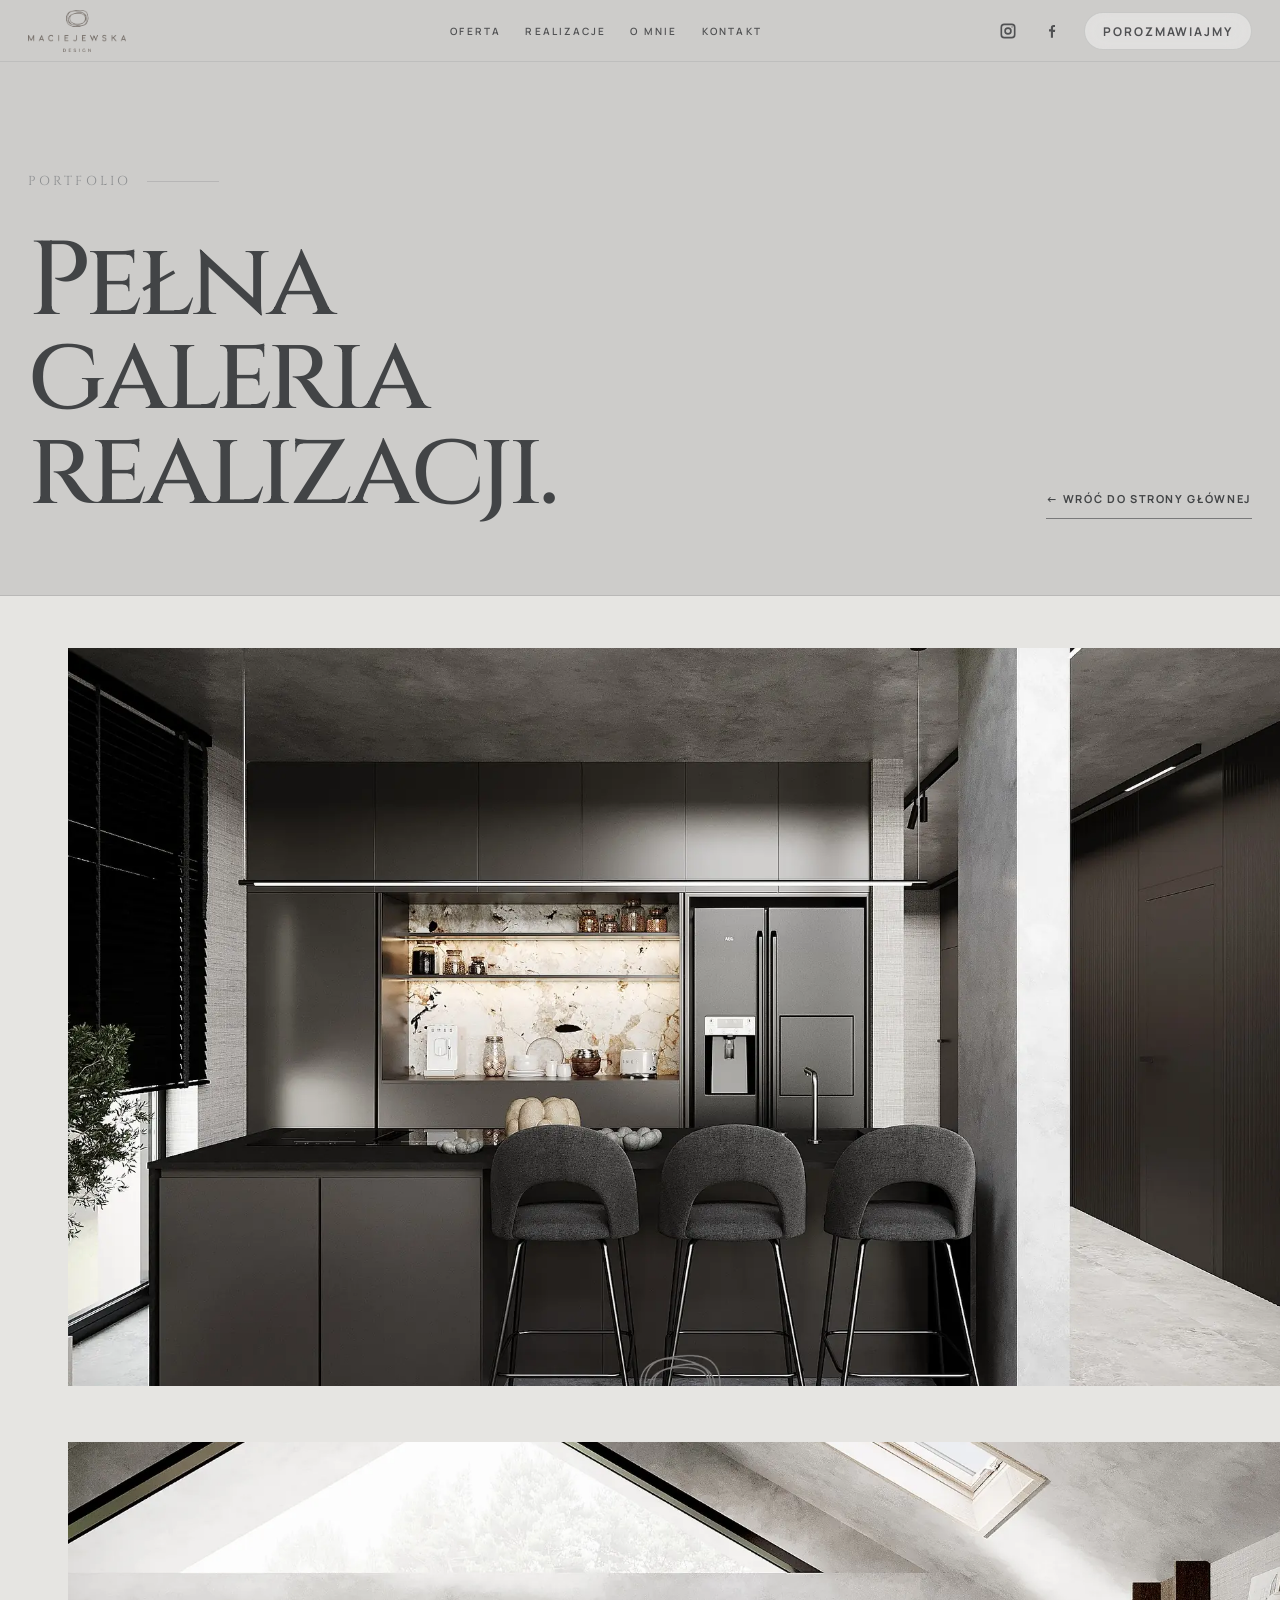
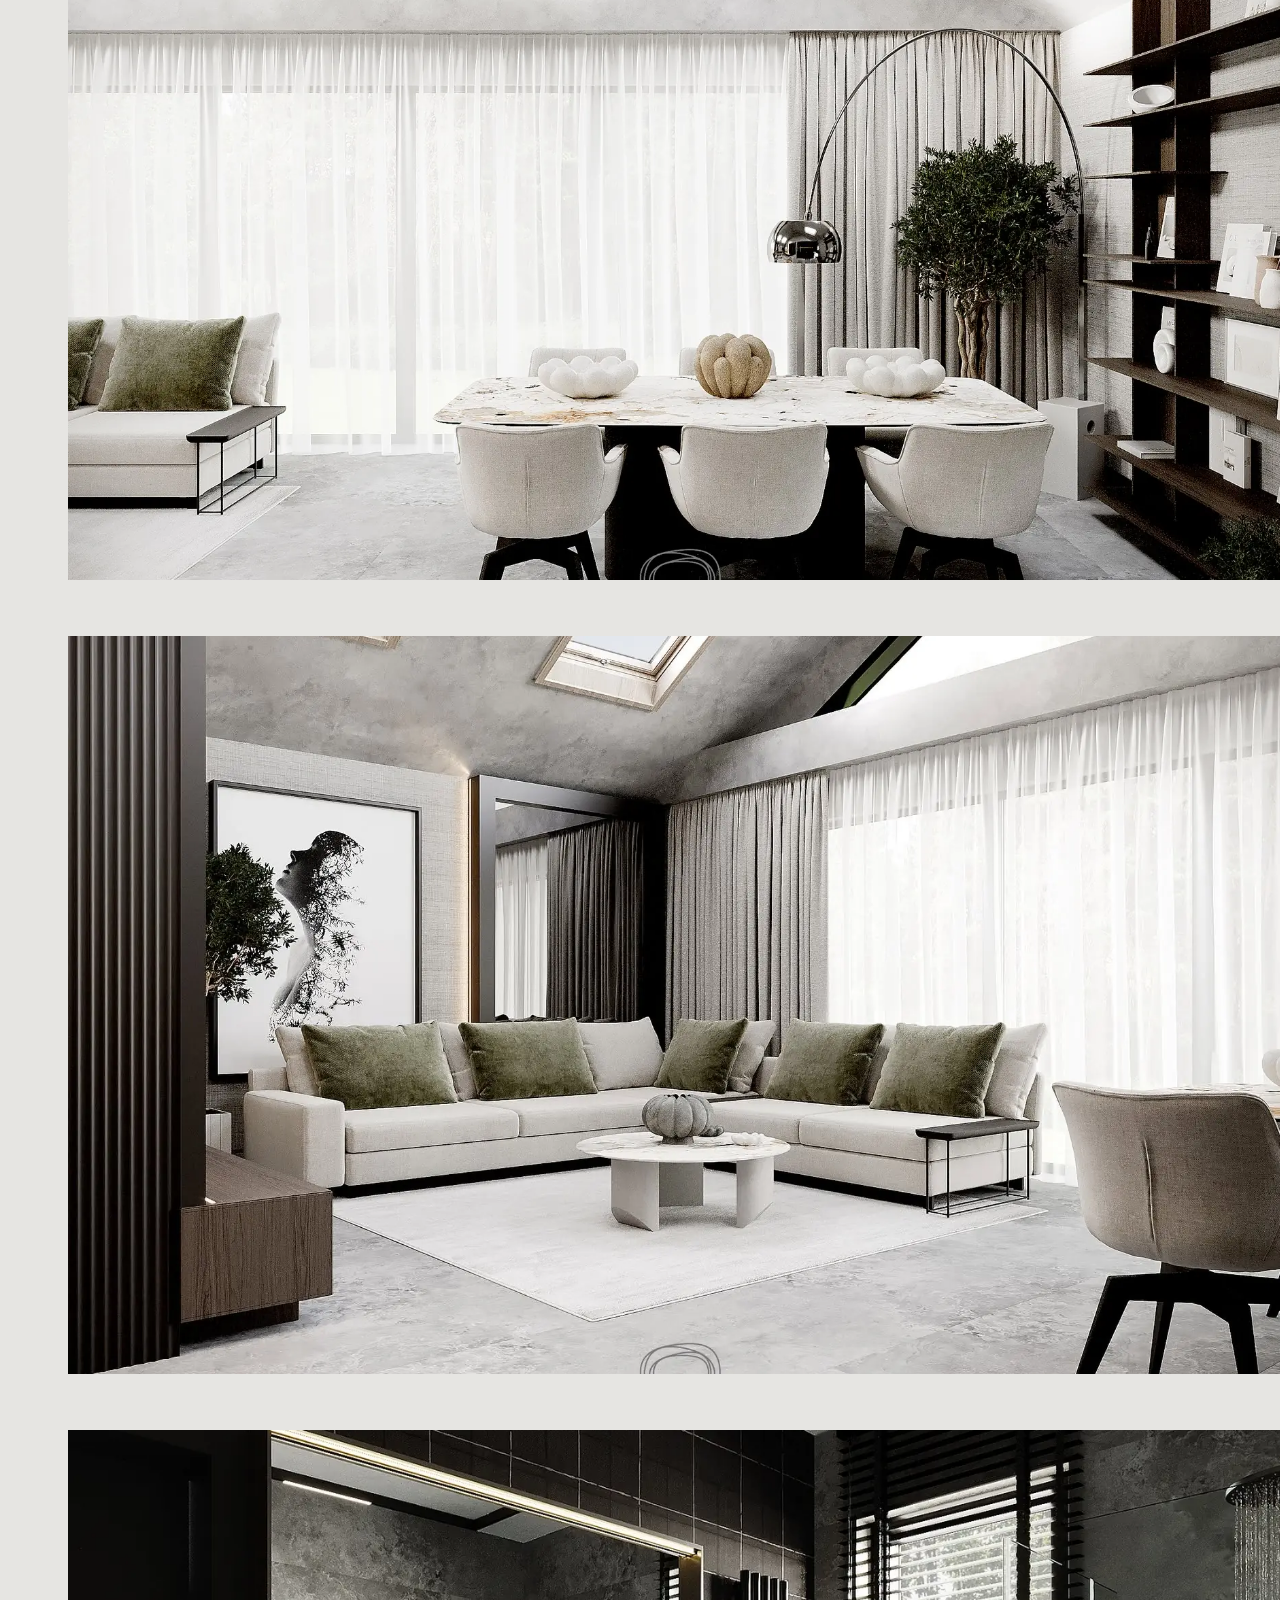
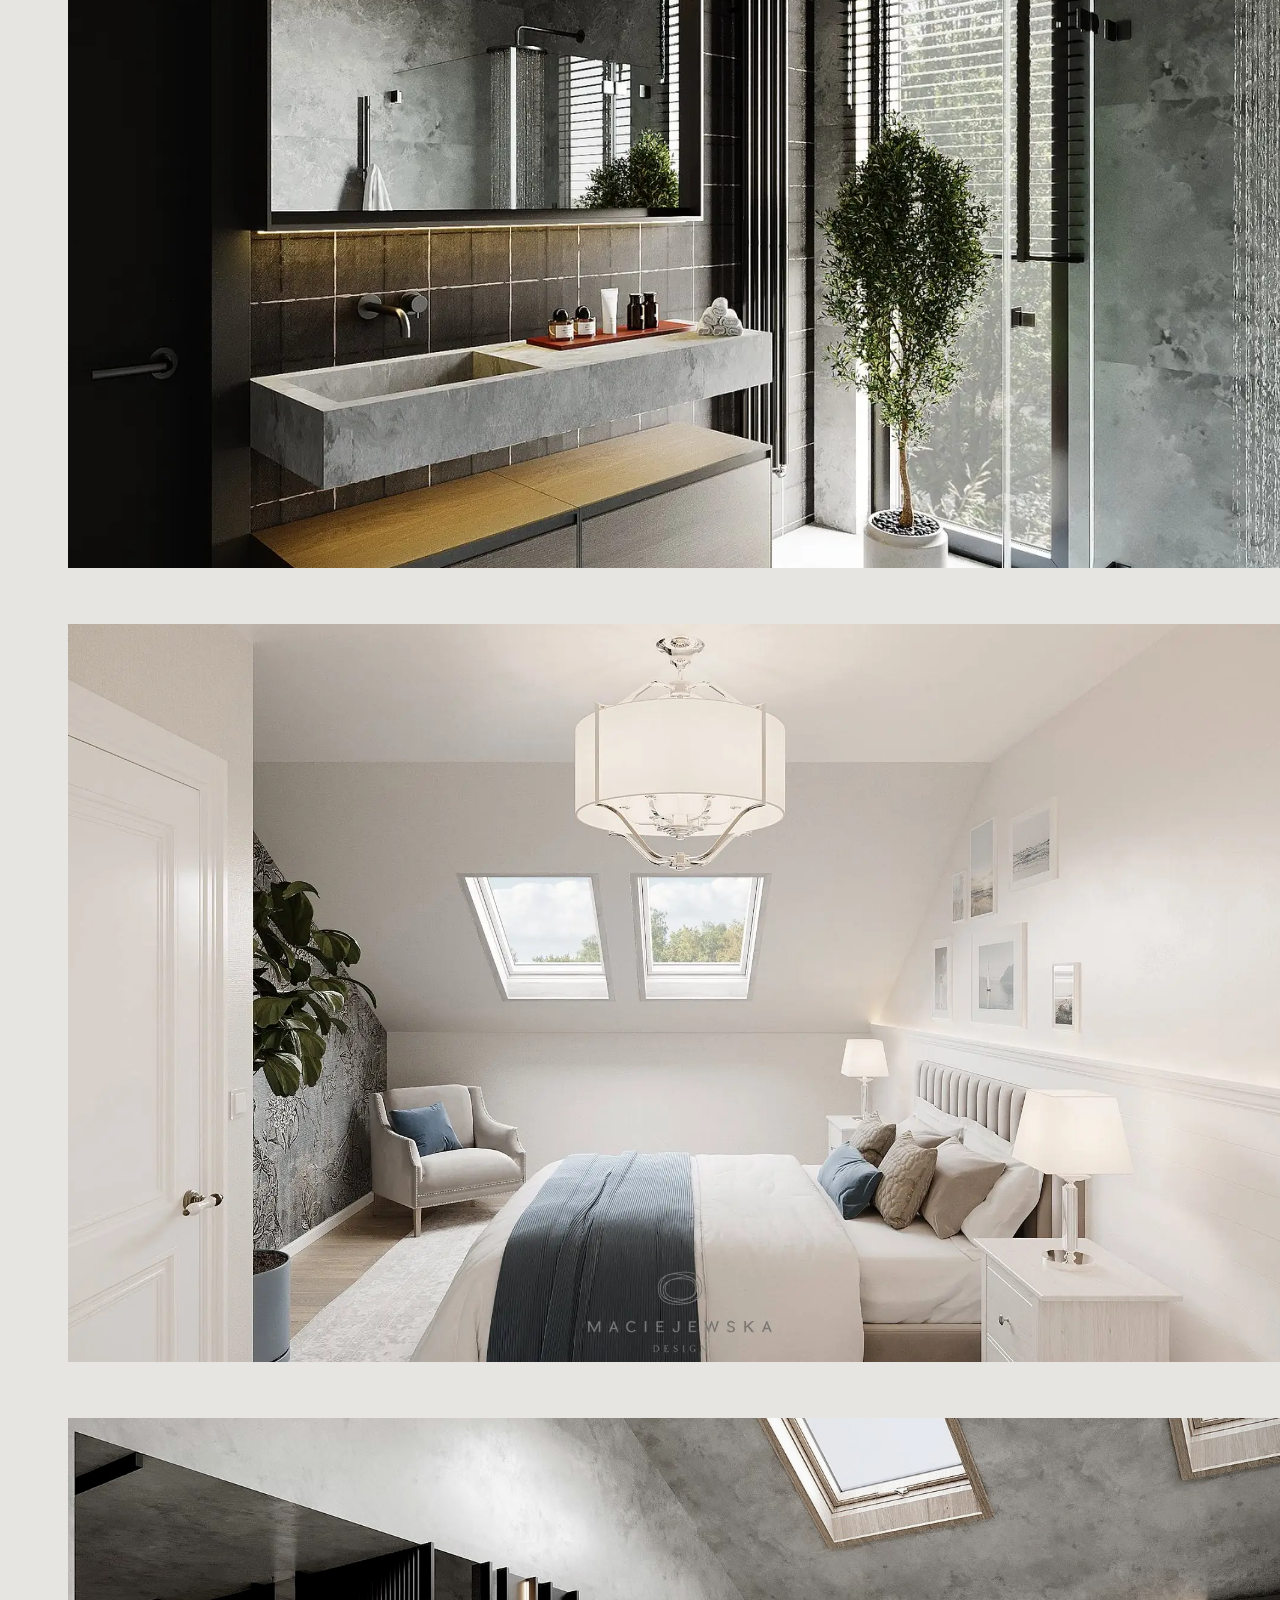
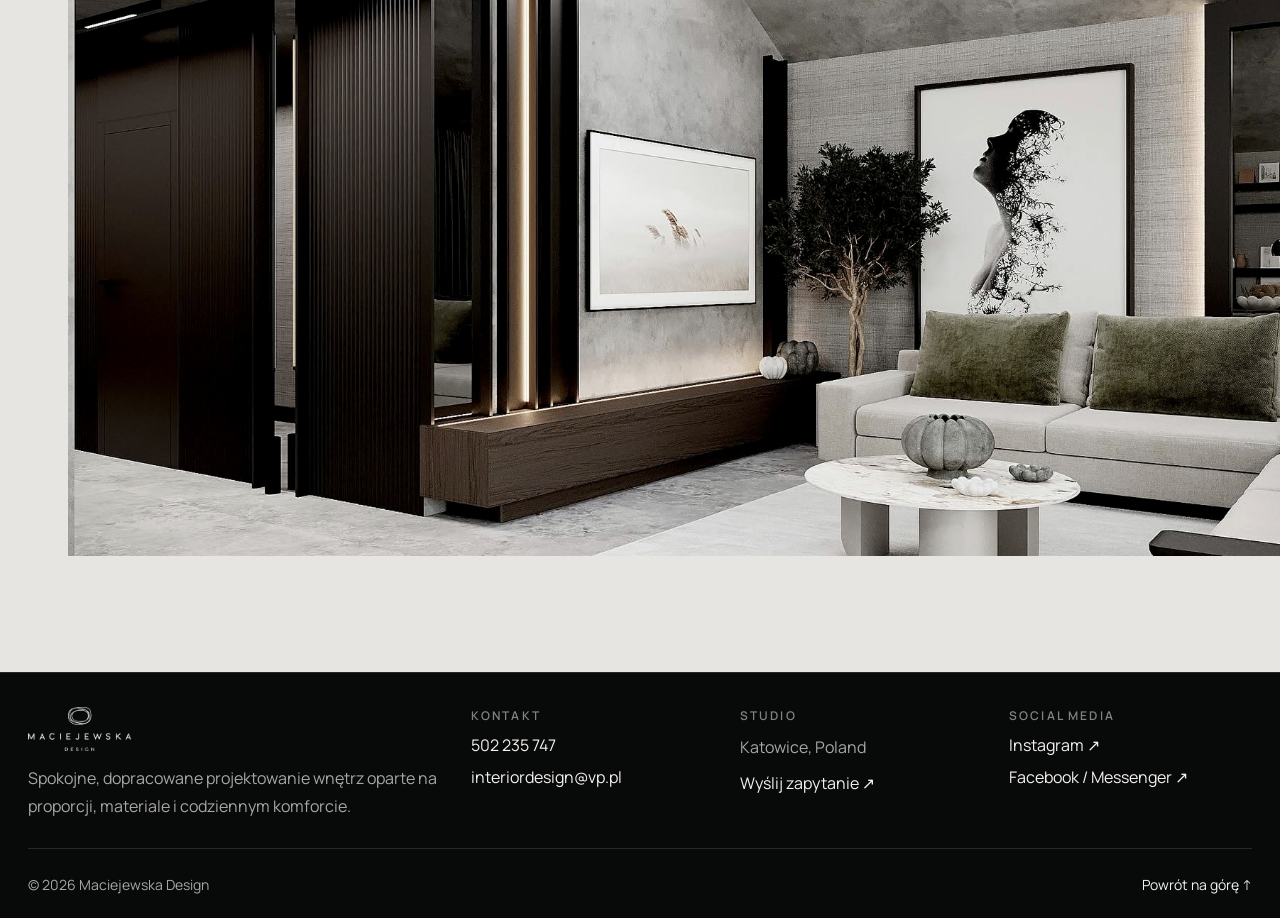
==== galeria.html @ 1ed617af "Add files via upload" ====
<!DOCTYPE html>
<html lang="pl">
<head>
<meta charset="utf-8"/>
<meta content="width=device-width, initial-scale=1.0" name="viewport"/>
<title>Galeria realizacji — Maciejewska Design</title>
<meta content="Wybrane realizacje wnętrz Maciejewska Design." name="description"/>
<link href="https://fonts.googleapis.com" rel="preconnect"/>
<link crossorigin="" href="https://fonts.gstatic.com" rel="preconnect"/>
<link href="https://fonts.googleapis.com/css2?family=Cinzel:wght@400;500;600&family=Manrope:wght@400;500;600;700&display=swap" rel="stylesheet"/>
<link href="style.css?v=29" rel="stylesheet"/>
</head>
<body class="gallery-page">
<header class="site-header is-scrolled" id="siteHeader">
<div class="container header__inner">
<a aria-label="Maciejewska Design – strona główna" class="brand" href="index.html">
<img alt="Maciejewska Design" class="brand__logo brand__logo--light" height="439" src="logo-light.png" width="1025"/>
<img alt="Maciejewska Design" class="brand__logo brand__logo--dark" height="439" src="logo-dark.png" width="1025"/>
</a>
<button aria-controls="siteNav" aria-expanded="false" class="menu-toggle" id="menuToggle">
<span></span><span></span><span></span>
</button>
<nav class="site-nav" id="siteNav">
<a href="index.html#oferta">Oferta</a>
<a href="galeria.html">Realizacje</a>
<a href="index.html#o-mnie">O mnie</a>
<a href="index.html#kontakt">Kontakt</a>
<div class="site-nav__extras mobile-only">
<a href="https://www.instagram.com/maciejewskadesign/" rel="noreferrer" target="_blank">Instagram</a>
<a href="https://www.facebook.com/MaciejewskaDesign/?locale=pl_PL" rel="noreferrer" target="_blank">Facebook</a>
</div>
</nav>
<div class="header__actions">
<div class="social-links desktop-only">
<a aria-label="Instagram" href="https://www.instagram.com/maciejewskadesign/" rel="noreferrer" target="_blank">
<svg aria-hidden="true" viewBox="0 0 24 24"><path d="M7 2h10a5 5 0 0 1 5 5v10a5 5 0 0 1-5 5H7a5 5 0 0 1-5-5V7a5 5 0 0 1 5-5Zm0 2.2A2.8 2.8 0 0 0 4.2 7v10A2.8 2.8 0 0 0 7 19.8h10a2.8 2.8 0 0 0 2.8-2.8V7A2.8 2.8 0 0 0 17 4.2H7Zm10.4 1.6a.8.8 0 1 1 0 1.6.8.8 0 0 1 0-1.6ZM12 7a5 5 0 1 1 0 10 5 5 0 0 1 0-10Zm0 2.2A2.8 2.8 0 1 0 12 14.8 2.8 2.8 0 0 0 12 9.2Z"></path></svg>
</a>
<a aria-label="Facebook" href="https://www.facebook.com/MaciejewskaDesign/?locale=pl_PL" rel="noreferrer" target="_blank">
<svg aria-hidden="true" viewBox="0 0 24 24"><path d="M13.3 21v-7.8h2.6l.4-3h-3V8.3c0-.9.3-1.5 1.6-1.5H16V4.1c-.2 0-1-.1-2-.1-2 0-3.5 1.2-3.5 3.6v2.1H8v3h2.5V21h2.8Z"></path></svg>
</a>
</div>
<a class="button button--ghost desktop-only" href="index.html#kontakt">Porozmawiajmy</a>
</div>
</div>
</header>

<main>
<section class="gallery-hero">
<div class="container gallery-hero__content">
<span class="section-kicker">Portfolio</span>
<h1>Pełna galeria realizacji.</h1>
<a class="gallery-back" href="index.html#realizacje">← Wróć do strony głównej</a>
</div>
</section>

<section class="gallery-grid-section">
<div class="container gallery-grid">
<figure class="gallery-card">
<img alt="Kuchnia w ciemnej, architektonicznej tonacji" decoding="async" height="1440" loading="lazy" src="realizacja-01.webp" width="1800"/>
</figure>
<figure class="gallery-card">
<img alt="Strefa dzienna z miękkim światłem" decoding="async" height="1440" loading="lazy" src="realizacja-02.webp" width="1800"/>
</figure>
<figure class="gallery-card">
<img alt="Salon z galerią światła i spokojnych faktur" decoding="async" height="1440" loading="lazy" src="realizacja-03.webp" width="1800"/>
</figure>
<figure class="gallery-card">
<img alt="Łazienka z wyraźną strukturą materiałów" decoding="async" height="1800" loading="lazy" src="realizacja-04.webp" width="1440"/>
</figure>
<figure class="gallery-card">
<img alt="Sypialnia w jasnej, kojącej odsłonie" decoding="async" height="1228" loading="lazy" src="realizacja-05.webp" width="2048"/>
</figure>
<figure class="gallery-card">
<img alt="Wnętrze w spokojnej, architektonicznej tonacji" decoding="async" height="1040" loading="lazy" src="hero-main.jpg" width="1800"/>
</figure>
</div>
</section>
</main>

<footer class="site-footer">
<div class="container footer__inner">
<div class="footer__brand-block">
<img alt="Maciejewska Design" class="footer__logo" height="439" loading="lazy" src="logo-light.png" width="1025"/>
<p>Spokojne, dopracowane projektowanie wnętrz oparte na proporcji, materiale i codziennym komforcie.</p>
</div>
<address class="footer__column">
<span class="footer__label">Kontakt</span>
<a href="tel:+48502235747">502 235 747</a>
<a href="mailto:interiordesign@vp.pl">interiordesign@vp.pl</a>
</address>
<div class="footer__column">
<span class="footer__label">Studio</span>
<p>Katowice, Poland</p>
<a href="index.html#kontakt">Wyślij zapytanie ↗</a>
</div>
<div class="footer__column">
<span class="footer__label">Social media</span>
<a href="https://www.instagram.com/maciejewskadesign/" rel="noreferrer" target="_blank">Instagram ↗</a>
<a href="https://www.facebook.com/MaciejewskaDesign/?locale=pl_PL" rel="noreferrer" target="_blank">Facebook / Messenger ↗</a>
</div>
</div>
<div class="container footer__bottom">
<span>© 2026 Maciejewska Design</span>
<a href="#">Powrót na górę ↑</a>
</div>
</footer>
<script src="script.js?v=27"></script>
</body>
</html>
---- style.css ----
:root{
  --bg:#e9e6e1;
  --surface:#f4f1ec;
  --surface-2:#ede9e4;
  --surface-3:#e1ddd7;
  --ink:#505453;
  --muted:#7d817f;
  --muted-2:#989b97;
  --line:rgba(80,84,83,.14);
  --line-strong:rgba(80,84,83,.22);
  --hero-ink:#f7f5f1;
  --accent:#868c8a;
  --accent-deep:#676d6b;
  --radius:24px;
  --radius-lg:34px;
  --shadow:0 20px 60px rgba(47,45,42,.08);
  --container:min(1400px, calc(100% - 56px));
  --header-h:72px;
}

*{box-sizing:border-box;}
html{scroll-behavior:smooth;}
body{
  margin:0;
  background:var(--bg);
  color:var(--ink);
  font-family:"Manrope",system-ui,sans-serif;
  text-rendering:optimizeLegibility;
}
body.menu-open{overflow:hidden;}
a{color:inherit;text-decoration:none;}
img{display:block;max-width:100%;}
button,input,select,textarea{font:inherit;color:inherit;}
button{cursor:pointer;}
main{overflow:hidden;}
section{position:relative;}
.container{width:var(--container);margin-inline:auto;}
.section{padding:120px 0;}
.reveal{opacity:0;transform:translateY(26px);transition:opacity .75s ease,transform .75s ease;}
.reveal.is-visible{opacity:1;transform:none;}
.desktop-only{display:flex;}
.mobile-only{display:none!important;}

h1,h2,h3{margin:0;line-height:.96;font-family:"Cinzel",serif;font-weight:500;letter-spacing:-.02em;}
h1{font-size:clamp(42px,5.7vw,86px);max-width:11.5ch;}
h2{font-size:clamp(30px,4.2vw,66px);max-width:12ch;}
h3{font-size:clamp(26px,3.2vw,48px);}
p{margin:0;line-height:1.72;color:var(--muted);font-size:16px;}

.section-kicker{
  display:inline-flex;align-items:center;gap:16px;margin-bottom:18px;
  font-family:"Cinzel",serif;font-size:13px;letter-spacing:.24em;text-transform:uppercase;color:var(--muted-2);
}
.section-kicker::after{content:"";width:72px;height:1px;background:currentColor;opacity:.35;}
.section-kicker--light{color:rgba(255,255,255,.8);}

.button{
  display:inline-flex;align-items:center;justify-content:center;min-height:46px;padding:0 22px;border-radius:999px;
  border:1px solid var(--line-strong);background:rgba(245,243,239,.6);backdrop-filter:blur(12px);
  color:var(--ink);font-size:12px;font-weight:700;letter-spacing:.16em;text-transform:uppercase;
  transition:transform .35s ease, background .35s ease, border-color .35s ease, color .35s ease;
}
.button:hover{transform:translateY(-2px);background:rgba(245,243,239,.85);}
.button--ghost{background:rgba(255,255,255,.16);color:#fff;border-color:rgba(255,255,255,.28);}
.button--ghost:hover{background:rgba(255,255,255,.24);}

.site-header{
  position:fixed;inset:0 0 auto;z-index:1000;height:var(--header-h);border-bottom:1px solid transparent;
  transition:background .35s ease, box-shadow .35s ease, border-color .35s ease, backdrop-filter .35s ease;
}
.site-header.is-scrolled{
  background:rgba(233,230,225,.84);backdrop-filter:blur(18px);border-color:rgba(80,84,83,.08);
  box-shadow:0 16px 40px rgba(43,42,39,.06);
}
.header__inner{height:100%;display:grid;grid-template-columns:auto 1fr auto;gap:30px;align-items:center;}
.brand{display:inline-flex;align-items:center;min-width:190px;}
.brand__logo{width:auto;height:32px;}
.brand__logo--dark{display:none;}
.site-header.is-scrolled .brand__logo--light{display:none;}
.site-header.is-scrolled .brand__logo--dark{display:block;}
.site-nav{display:flex;align-items:center;justify-content:center;gap:28px;}
.site-nav a,.hero-link,.footer__label,.contact-form__head span,.contact-form__head strong,.contact__step span,.scope-item__number,
.scope-item__eyebrow,.scope-item__meta,.project-showcase__index,.project-showcase__meta span,.about__micro,.about__footerline span{
  font-size:12px;font-weight:600;letter-spacing:.18em;text-transform:uppercase;
}
.site-nav a{position:relative;color:rgba(255,255,255,.92);}
.site-nav a::after{content:"";position:absolute;left:0;right:0;bottom:-8px;height:1px;background:currentColor;transform:scaleX(0);transform-origin:right;transition:transform .35s ease;}
.site-nav a:hover::after{transform:scaleX(1);transform-origin:left;}
.site-header.is-scrolled .site-nav a{color:var(--ink);}
.header__actions{display:flex;align-items:center;gap:18px;}
.social-links{display:flex;align-items:center;gap:16px;}
.social-links a{display:grid;place-items:center;width:28px;height:28px;color:rgba(255,255,255,.88);transition:opacity .3s ease, transform .3s ease;}
.social-links a:hover{opacity:.72;transform:translateY(-2px);}
.social-links svg{width:18px;fill:currentColor;}
.site-header.is-scrolled .social-links a{color:var(--ink);}
.site-header.is-scrolled .button--ghost{color:var(--ink);border-color:rgba(80,84,83,.2);background:rgba(255,255,255,.5);}

.menu-toggle{display:none;position:relative;z-index:1200;width:46px;height:46px;padding:0;border:0;background:transparent;}
.menu-toggle span{position:absolute;left:10px;right:10px;height:1.5px;background:#fff;transition:transform .3s ease, top .3s ease, opacity .3s ease;}
.menu-toggle span:nth-child(1){top:14px;}
.menu-toggle span:nth-child(2){top:22px;}
.menu-toggle span:nth-child(3){top:30px;}
.site-header.is-scrolled .menu-toggle span{background:var(--ink);}
body.menu-open .menu-toggle span:nth-child(1){top:22px;transform:rotate(45deg);}
body.menu-open .menu-toggle span:nth-child(2){opacity:0;}
body.menu-open .menu-toggle span:nth-child(3){top:22px;transform:rotate(-45deg);}

.hero{min-height:100svh;background:var(--surface-3);color:var(--hero-ink);}
.hero__slides,.hero__slide,.hero__overlay{position:absolute;inset:0;}
.hero__slide{background-size:cover;background-position:center 44%;transform:scale(1.02);}
.hero__overlay{background:linear-gradient(180deg, rgba(35,38,38,.2) 0%, rgba(35,38,38,.12) 28%, rgba(35,38,38,.34) 100%);}
.hero__content{position:relative;z-index:2;min-height:100svh;display:flex;flex-direction:column;justify-content:flex-end;padding:calc(var(--header-h) + 30px) 0 34px;}
.hero__copy{max-width:min(760px,84%);padding-top:40px;}
.hero__copy p{margin-top:22px;max-width:58ch;color:rgba(247,245,241,.82);font-size:17px;}
.hero__bottom{display:flex;flex-wrap:wrap;gap:14px 34px;align-items:flex-end;}
.hero-link{position:relative;display:inline-flex;align-items:center;gap:14px;padding-bottom:12px;color:rgba(255,255,255,.92);font-size:12px;font-weight:700;letter-spacing:.16em;text-transform:uppercase;}
.hero-link::before{content:"";position:absolute;left:0;right:0;bottom:0;height:1px;background:rgba(255,255,255,.46);}
.hero-link span{font-size:14px;}

.scope{background:var(--surface);}
.scope__heading{margin-bottom:36px;}
.scope__heading p{max-width:64ch;margin-top:8px;}
.scope-list{display:grid;gap:18px;}
.scope-item{background:rgba(255,255,255,.58);border:1px solid rgba(80,84,83,.08);border-radius:28px;overflow:hidden;box-shadow:var(--shadow);}
.scope-item__trigger{width:100%;display:grid;grid-template-columns:56px minmax(320px,42%) minmax(0,1fr) 180px 56px;align-items:center;gap:22px;padding:0 22px;border:0;background:transparent;min-height:210px;text-align:left;}
.scope-item__number{color:var(--muted-2);}
.scope-item__visual{height:100%;min-height:210px;border-radius:20px;position:relative;overflow:hidden;}
.scope-item__visual-inner{position:absolute;inset:0;background-image:var(--scope-image);background-size:cover;background-position:center;filter:grayscale(1) saturate(.24) brightness(1.02) contrast(1.03);transform:scale(1.03);}
.scope-item__main{display:flex;flex-direction:column;gap:12px;}
.scope-item__main h3{font-size:clamp(26px,3.4vw,52px);max-width:11ch;line-height:1.05;}
.scope-item__eyebrow,.scope-item__meta{color:var(--accent-deep);opacity:.92;}
.scope-item__meta{max-width:14ch;justify-self:start;text-align:left;line-height:1.7;}
.scope-item__plus{width:42px;height:42px;border-radius:50%;border:1px solid rgba(80,84,83,.16);display:grid;place-items:center;font-size:22px;color:var(--ink);transition:transform .3s ease, background .3s ease;}
.scope-item.is-open .scope-item__plus{transform:rotate(45deg);background:rgba(80,84,83,.06);}
.scope-item__panel{max-height:0;overflow:hidden;transition:max-height .45s ease;padding:0 22px;}
.scope-item__content{padding:0 0 28px 440px;max-width:980px;}
.scope-item__content ul{margin:14px 0 0;padding-left:18px;color:var(--muted);display:grid;gap:8px;}

.projects{background:var(--surface-2);}
.projects__intro{margin-bottom:28px;}
.projects__intro h2{max-width:16ch;}
.project-showcase{position:relative;min-height:82svh;border-radius:34px;overflow:hidden;margin-top:28px;}
.project-showcase::before{content:"";position:absolute;inset:0;background-image:var(--bg);background-size:cover;background-position:center;filter:brightness(.94) contrast(1.02) saturate(.95);transform:scale(1.02);}
.project-showcase__overlay{position:absolute;inset:0;background:linear-gradient(90deg, rgba(24,26,27,.42) 0%, rgba(24,26,27,.12) 55%, rgba(24,26,27,.16) 100%), linear-gradient(180deg, rgba(255,255,255,0) 0%, rgba(15,16,17,.24) 100%);}
.project-showcase__content{position:relative;z-index:2;display:grid;grid-template-columns:1fr;align-items:end;gap:18px;padding:52px 46px;min-height:82svh;color:#fff;}
.project-showcase__index{color:rgba(255,255,255,.72);align-self:start;padding-top:0;}
.project-showcase__content h3{max-width:12ch;text-align:left;}
.project-showcase__content p{max-width:56ch;color:rgba(255,255,255,.82);margin-top:16px;text-align:left;}
.project-showcase__meta{display:flex;flex-wrap:wrap;gap:10px;align-self:start;justify-self:start;order:-1;margin-bottom:auto;}
.project-showcase__meta span{padding:10px 16px;border-radius:999px;border:1px solid rgba(255,255,255,.18);background:rgba(255,255,255,.10);backdrop-filter:blur(10px);}

.quote-band,.manifest{min-height:42svh;overflow:hidden;display:flex;align-items:center;}
.quote-band__bg,.quote-band__overlay,.manifest__bg,.manifest__overlay{position:absolute;inset:0;}
.quote-band__bg,.manifest__bg{background-size:cover;background-position:center;filter:grayscale(1) saturate(.15) brightness(1.02);transform:scale(1.04);}
.quote-band__overlay{background:linear-gradient(90deg, rgba(244,241,236,.76), rgba(244,241,236,.56));}
.manifest__overlay{background:linear-gradient(90deg, rgba(233,230,225,.78), rgba(233,230,225,.48));}
.quote-band__content,.manifest__content{position:relative;z-index:2;}
.quote-band__content{max-width:950px;padding:30px 0;}
.quote-band__content p{font-family:"Cinzel",serif;font-size:clamp(28px,4vw,58px);line-height:1.1;color:var(--ink);max-width:18ch;}
.manifest__content{padding:30px 0;display:grid;grid-template-columns:minmax(0,1.15fr) minmax(260px,.75fr);gap:32px;align-items:end;}
.manifest__content h2{max-width:15ch;}
.manifest__content p{max-width:34ch;margin-top:0;}

.about{background:var(--surface);}
.about__layout{width:var(--container);margin-inline:auto;display:grid;grid-template-columns:minmax(320px,.9fr) 1.1fr;gap:42px;align-items:center;}
.about__media{position:relative;border-radius:32px;overflow:hidden;background:linear-gradient(180deg,#f4f1ec,#ece7e0);border:1px solid rgba(80,84,83,.08);box-shadow:var(--shadow);min-height:720px;}
.about__frame-lines{position:absolute;inset:26px;border:1px solid rgba(80,84,83,.12);border-radius:24px;pointer-events:none;}
.about__media img{width:100%;height:100%;object-fit:contain;padding:52px;filter:grayscale(.08);}
.about__photo-marker{position:absolute;left:32px;bottom:28px;padding:10px 16px;border-radius:999px;background:rgba(255,255,255,.68);backdrop-filter:blur(10px);border:1px solid rgba(80,84,83,.12);color:var(--accent-deep);}
.about__content{padding-right:4vw;}
.about__topline{display:flex;flex-wrap:wrap;justify-content:space-between;gap:14px;align-items:flex-end;margin-bottom:16px;}
.about__micro{color:var(--accent-deep);}
.about__eyebrow{font-family:"Cinzel",serif;letter-spacing:.18em;text-transform:uppercase;color:var(--muted-2);margin-bottom:14px;}
.about__dynamic-title{max-width:11ch;}
.about__rotating{display:inline-block;color:var(--accent-deep);transition:opacity .24s ease, transform .24s ease;}
.about__rotating.is-changing{opacity:0;transform:translateY(6px);}
.about__bio{display:grid;gap:16px;margin-top:22px;max-width:62ch;}
.about__footerline{display:flex;flex-wrap:wrap;gap:18px;margin-top:28px;padding-top:22px;border-top:1px solid var(--line);color:var(--muted-2);}

.social-faq{background:var(--surface-2);}
.social-faq.section{padding-top:96px;padding-bottom:96px;}
.social-faq__grid{width:min(100% - 24px, 1720px);margin-inline:auto;display:grid;grid-template-columns:1fr 1fr;gap:20px;align-items:stretch;}
.social-showcase,.faq{border-radius:32px;overflow:hidden;position:relative;box-shadow:var(--shadow);}
.social-showcase{background:var(--surface);padding:40px 42px;display:flex;flex-direction:column;justify-content:space-between;gap:24px;min-height:720px;}
.social-showcase__head{display:grid;grid-template-columns:1fr;gap:12px;align-items:start;}
.social-showcase__head h2{max-width:8ch;}
.devices.social-devices{position:relative;display:flex;align-items:flex-end;justify-content:center;min-height:360px;}
.device--laptop{width:min(100%,720px);}
.device--phone{position:absolute;right:24px;bottom:-4px;width:min(31%,228px);}
.device__screen{overflow:hidden;border-radius:26px;box-shadow:0 24px 48px rgba(35,34,31,.12);}
.device--laptop .device__screen{border-radius:26px;}
.device--phone .device__screen{border-radius:42px;}
.social-screen{width:100%;height:auto;display:block;filter:saturate(.88) contrast(1.01);}
.social-device-link{transition:transform .35s ease;}
.social-device-link:hover{transform:translateY(-4px);}

.faq{min-height:720px;background:#e0dbd5;}
.faq__bg,.faq__overlay{position:absolute;inset:0;}
.faq__bg{background-size:cover;background-position:center;filter:grayscale(1) saturate(.18) brightness(1.05);transform:scale(1.03);}
.faq__overlay{background:linear-gradient(180deg, rgba(244,241,236,.84) 0%, rgba(244,241,236,.88) 100%);}
.faq__content{position:relative;z-index:2;padding:40px 42px;height:100%;}
.faq__content h2{max-width:9ch;}
.faq-list{margin-top:28px;display:grid;gap:0;}
.faq-item{border-top:1px solid rgba(80,84,83,.12);}
.faq-item:last-child{border-bottom:1px solid rgba(80,84,83,.12);}
.faq-item__trigger{width:100%;display:grid;grid-template-columns:minmax(0,1fr) 48px;gap:16px;align-items:center;padding:20px 0;border:0;background:transparent;text-align:left;font-size:clamp(19px,1.6vw,24px);line-height:1.34;color:var(--ink);}
.faq-item__icon{width:40px;height:40px;border-radius:50%;border:1px solid rgba(80,84,83,.18);display:grid;place-items:center;font-size:24px;line-height:1;transition:transform .3s ease, background .3s ease;}
.faq-item.is-open .faq-item__icon{transform:rotate(45deg);background:rgba(80,84,83,.06);}
.faq-item__answer{max-height:0;overflow:hidden;transition:max-height .4s ease;}
.faq-item__answer p{padding:0 0 24px;max-width:54ch;}

.contact{background:var(--surface);}
.contact__grid{width:var(--container);margin-inline:auto;display:grid;grid-template-columns:.9fr 1.1fr;gap:44px;align-items:start;position:relative;z-index:2;}
.contact__content{padding-right:2vw;}
.contact__lead{max-width:58ch;margin-top:14px;}
.contact__steps{display:grid;gap:14px;margin-top:34px;}
.contact__step{display:grid;grid-template-columns:58px minmax(0,1fr);align-items:center;padding:20px 22px;border:1px solid rgba(80,84,83,.1);border-radius:22px;background:rgba(255,255,255,.44);} .contact__step p{line-height:1.55;}
.contact__step p{color:var(--ink);font-size:15px;}
.contact__info{display:flex;flex-wrap:wrap;gap:18px;margin-top:26px;}
.contact__info a{font-size:12px;font-weight:700;letter-spacing:.16em;text-transform:uppercase;color:var(--accent-deep);}
.contact-form{background:rgba(255,255,255,.68);border:1px solid rgba(80,84,83,.08);border-radius:34px;padding:34px;box-shadow:var(--shadow);}
.contact-form__head{display:flex;justify-content:space-between;gap:18px;align-items:center;padding-bottom:18px;border-bottom:1px solid var(--line);margin-bottom:22px;color:var(--accent-deep);}
.form-row{display:grid;grid-template-columns:1fr 1fr;gap:16px;}
.contact-form label{display:grid;gap:10px;margin-bottom:16px;}
.contact-form label span{font-size:12px;letter-spacing:.16em;text-transform:uppercase;color:var(--muted-2);font-weight:700;}
.contact-form input,.contact-form select,.contact-form textarea{
  width:100%;appearance:none;border:1px solid rgba(80,84,83,.12);background:rgba(244,241,236,.86);border-radius:18px;padding:16px 18px;outline:none;
}
.contact-form select{background-image:linear-gradient(45deg, transparent 50%, var(--accent-deep) 50%),linear-gradient(135deg, var(--accent-deep) 50%, transparent 50%);background-position:calc(100% - 24px) calc(50% - 3px),calc(100% - 18px) calc(50% - 3px);background-size:6px 6px,6px 6px;background-repeat:no-repeat;padding-right:44px;}
.contact-form textarea{min-height:210px;resize:vertical;}
.contact-form__footer{display:flex;flex-wrap:wrap;justify-content:space-between;gap:20px;align-items:center;margin-top:14px;}
.form-note{max-width:38ch;font-size:14px;}
.form-note.is-success{color:var(--accent-deep);}
.contact__deco{display:none;}

.site-footer{background:var(--surface-2);padding:34px 0 24px;border-top:1px solid rgba(80,84,83,.08);}
.footer__inner{display:grid;grid-template-columns:1.2fr repeat(3, .7fr);gap:26px;align-items:start;}
.footer__brand-block p{max-width:42ch;margin-top:14px;}
.footer__logo{width:auto;height:44px;}
.footer__column,address.footer__column{display:grid;gap:10px;font-style:normal;}
.footer__label{color:var(--muted-2);}
.footer__bottom{display:flex;justify-content:space-between;gap:18px;align-items:center;padding-top:26px;margin-top:28px;border-top:1px solid rgba(80,84,83,.08);font-size:14px;color:var(--muted);}

@media (max-width:1180px){
  :root{--container:min(1400px, calc(100% - 44px));}
  .about__layout,.social-faq__grid,.contact__grid,.social-showcase__head,.footer__inner{grid-template-columns:1fr;}
  .about__content{padding-right:0;}
  .project-showcase__content{grid-template-columns:1fr;align-items:end;gap:18px;}
  .project-showcase__index{align-self:auto;padding-top:0;}
  .project-showcase__meta{justify-self:start;}
  .scope-item__trigger{grid-template-columns:56px minmax(0,1fr) 54px;gap:22px;}
  .scope-item__visual,.scope-item__meta{display:none;}
  .scope-item__content{padding-left:78px;}
  .social-showcase{min-height:auto;}
  .faq{min-height:auto;}
  .device--phone{right:0;}
}

@media (max-width:980px){
  :root{--container:min(1400px, calc(100% - 28px));--header-h:82px;}
  .section,.social-faq.section{padding:92px 0;}
  h1{font-size:clamp(38px,11vw,68px);max-width:10ch;}
  h2{font-size:clamp(28px,8.2vw,52px);}
  .menu-toggle{display:block;justify-self:end;}
  .desktop-only{display:none!important;}
  .mobile-only{display:grid!important;}
  .header__inner{grid-template-columns:auto auto;justify-content:space-between;}
  .site-nav{
    position:fixed;inset:var(--header-h) 16px auto 16px;padding:24px;border-radius:24px;background:rgba(244,241,236,.96);box-shadow:var(--shadow);border:1px solid rgba(80,84,83,.08);
    display:grid;gap:18px;justify-items:start;transform:translateY(-18px);opacity:0;pointer-events:none;transition:opacity .3s ease, transform .3s ease;
  }
  .site-nav a{color:var(--ink);font-size:14px;}
  body.menu-open .site-nav{opacity:1;transform:none;pointer-events:auto;}
  .hero__content{padding:calc(var(--header-h) + 46px) 0 30px;}
  .hero__copy{max-width:100%;padding-top:0;}
  .hero__copy p{font-size:15px;}
  .hero__bottom{gap:14px 24px;}
  .scope-item__trigger{grid-template-columns:42px minmax(0,1fr) 44px;gap:16px;padding:0 18px;min-height:150px;}
  .scope-item__content{padding:0 0 22px 58px;}
  .project-showcase,.project-showcase__content{min-height:62svh;}
  .social-showcase{padding:36px 24px;}
  .devices.social-devices{min-height:350px;}
  .device--phone{width:34%;right:12px;bottom:-10px;}
  .faq__content{padding:40px 26px;}
  .contact-form{padding:24px;}
  .form-row{grid-template-columns:1fr;}
  .footer__bottom{flex-direction:column;align-items:flex-start;}
}

@media (max-width:680px){
  .section,.social-faq.section{padding:74px 0;}
  .brand__logo{height:38px;}
  .hero__content{min-height:100svh;justify-content:flex-end;gap:42px;}
  .hero__copy{max-width:92%;}
  .hero__copy p{max-width:40ch;}
  .hero-link{width:max-content;}
  .scope-list{gap:14px;}
  .scope-item{border-radius:22px;}
  .scope-item__main h3{font-size:clamp(26px,10vw,44px);}
  .scope-item__content{padding-left:0;}
  .project-showcase{border-radius:24px;}
  .project-showcase__content{padding:26px 0;}
  .quote-band,.manifest{min-height:46svh;}
  .quote-band__content p{max-width:11ch;}
  .about__media{min-height:460px;}
  .about__media img{padding:32px;}
  .social-showcase__head p{max-width:34ch;}
  .devices.social-devices{min-height:240px;justify-content:flex-start;padding-top:20px;}
  .device--laptop{width:100%;}
  .device--phone{position:absolute;width:39%;right:2px;bottom:-14px;}
  .faq__content{padding:28px 18px;}
  .faq-item__trigger{font-size:18px;grid-template-columns:minmax(0,1fr) 40px;padding:20px 0;}
  .contact__step{grid-template-columns:48px minmax(0,1fr);padding:16px;}
  .contact-form{border-radius:24px;padding:20px 18px;}
}

@media (prefers-reduced-motion:reduce){
  *,*::before,*::after{animation:none!important;transition:none!important;scroll-behavior:auto!important;}
}

.hero__copy{display:none!important;}

.social-showcase__lead{max-width:36ch;font-size:15px;}


/* v6 refinement */
.site-header .header__inner{height:calc(var(--header-h) - 6px);}
.scope-item.is-open .scope-item__trigger{border-bottom:1px solid rgba(80,84,83,.08);}
.project-showcase__copy{align-self:end;}
.project-showcase__content > div:nth-child(2){align-self:end;}
.manifest__content > p{align-self:end;}
.about.section{padding-top:110px;padding-bottom:110px;}
.contact.section{padding-top:110px;padding-bottom:110px;}

@media (max-width:1180px){
  .scope-item__trigger{grid-template-columns:46px minmax(260px,38%) minmax(0,1fr) 44px;}
  .scope-item__meta{display:none;}
  .scope-item__content{padding-left:330px;}
  .social-faq__grid{width:min(100% - 20px, 1720px);grid-template-columns:1fr;}
  .social-showcase,.faq{min-height:auto;}
  .manifest__content{grid-template-columns:1fr;gap:12px;}
}

@media (max-width:980px){
  :root{--container:min(1400px, calc(100% - 24px));--header-h:66px;}
  .brand__logo{height:28px;}
  .site-nav{inset:var(--header-h) 12px auto 12px;}
  .hero__content{padding:calc(var(--header-h) + 24px) 0 24px;}
  .scope-item__trigger{grid-template-columns:40px 1fr 40px;gap:14px;min-height:unset;padding:18px;}
  .scope-item__visual{grid-column:1 / -1;min-height:220px;order:-1;}
  .scope-item__main{grid-column:2/3;}
  .scope-item__plus{grid-column:3/4;align-self:start;}
  .scope-item__content{padding:0 18px 22px 18px;max-width:unset;}
  .project-showcase{min-height:70svh;}
  .project-showcase__content{padding:28px 22px;min-height:70svh;}
  .project-showcase__content h3{max-width:10ch;}
  .social-showcase{padding:28px 20px;}
  .faq__content{padding:28px 20px;}
  .devices.social-devices{min-height:290px;}
  .manifest__content p{max-width:50ch;}
  .contact__grid{grid-template-columns:1fr;gap:28px;}
}

@media (max-width:680px){
  .hero__bottom{gap:14px 18px;}
  .hero-link{font-size:11px;}
  .projects__intro h2{max-width:9ch;}
  .project-showcase{min-height:58svh;border-radius:24px;}
  .project-showcase__content{min-height:58svh;padding:24px 18px;}
  .social-faq__grid{width:min(100% - 12px, 1720px);gap:12px;}
  .social-showcase,.faq{border-radius:24px;}
  .devices.social-devices{min-height:230px;}
  .device--phone{width:40%;right:0;}
  .about__layout{gap:26px;}
  .contact-form{padding:22px 18px;}
}


/* ============================================================
   V7 — flow, color and animation refinement
   Realizacje immediately after hero, horizontal text rhythm, scope as image bands.
   ============================================================ */

:root{
  --olive:#7b806f;
  --olive-soft:#9a9a86;
  --clay:#b6a28a;
  --warm:#d6c7b3;
  --cream:#f3eee7;
  --paper:#ebe7df;
  --ink-strong:#434846;
}

body{
  background:linear-gradient(180deg, #ede8df 0%, #e7e1d8 48%, #eee9e1 100%);
}

/* Smaller, cleaner top bar */
:root{--header-h:64px;}
.site-header{
  height:var(--header-h)!important;
  background:rgba(232,226,216,.72);
  backdrop-filter:blur(16px);
  border-bottom:1px solid rgba(67,72,70,.08);
}
.site-header:not(.is-scrolled){
  background:rgba(232,226,216,.46);
}
.header__inner{
  height:var(--header-h)!important;
}
.brand__logo{
  height:28px!important;
}
.site-nav{
  gap:26px!important;
}
.site-nav a{
  color:rgba(67,72,70,.88)!important;
  font-size:11px!important;
  letter-spacing:.20em!important;
}
.header__actions .button{
  min-height:42px!important;
  padding:0 20px!important;
  color:var(--ink-strong)!important;
  background:rgba(255,255,255,.42)!important;
  border-color:rgba(67,72,70,.14)!important;
}
.social-links a{
  color:var(--ink-strong)!important;
}

/* Hero: photo-only, but more premium, no big copy */
.hero{
  min-height:100svh;
  background:#171918;
}
.hero__slide{
  background-position:center 46%!important;
  filter:saturate(.92) contrast(1.04) brightness(.94);
  animation:heroBreathV7 12s ease-in-out infinite alternate;
}
@keyframes heroBreathV7{
  from{transform:scale(1.015);}
  to{transform:scale(1.055);}
}
.hero__overlay{
  background:
    radial-gradient(circle at 78% 35%, rgba(182,162,138,.20), transparent 28%),
    linear-gradient(180deg, rgba(20,22,21,.06), rgba(20,22,21,.38) 100%)!important;
}
.hero__content{
  justify-content:flex-end!important;
  padding:calc(var(--header-h) + 34px) 0 38px!important;
}
.hero__bottom{
  width:100%;
  display:flex!important;
  align-items:flex-end!important;
  gap:18px 42px!important;
}
.hero__accent-note{
  margin-right:auto;
  color:rgba(255,255,255,.64);
  font-size:11px;
  font-weight:700;
  letter-spacing:.22em;
  text-transform:uppercase;
}
.hero-link{
  color:rgba(255,255,255,.92)!important;
}
.hero-link::before{
  background:rgba(255,255,255,.42)!important;
}

/* Sections: order has changed, so intro must breathe without huge empty dead zones */
.projects-v7{
  padding-top:110px!important;
  background:
    radial-gradient(circle at 90% 4%, rgba(182,162,138,.20), transparent 28%),
    linear-gradient(180deg, #ede8df, #e5dfd5)!important;
}
.projects__intro{
  display:grid;
  grid-template-columns:minmax(0,.9fr) minmax(260px,.55fr);
  gap:32px;
  align-items:end;
  margin-bottom:38px!important;
}
.projects__intro h2{
  max-width:12ch!important;
}
.projects__intro::after{
  content:"Kolor, faktura i detal zostają pokazane naturalnie — bez ciężkiego przyciemnienia i bez metraży.";
  max-width:34ch;
  color:var(--muted);
  line-height:1.7;
  font-size:15px;
}

/* Realizacje: bigger, natural color, text left-to-right */
.project-showcase{
  min-height:86svh!important;
  border-radius:38px!important;
  margin-top:32px!important;
  transform:translate3d(calc(var(--mx,0) * -8px), calc(var(--my,0) * -8px), 0);
  transition:transform .45s cubic-bezier(.16,.84,.22,1), box-shadow .45s ease;
}
.project-showcase:hover{
  box-shadow:0 34px 100px rgba(49,45,39,.18)!important;
}
.project-showcase::before{
  filter:saturate(.94) brightness(.96) contrast(1.025)!important;
  transform:scale(1.025);
  transition:transform 1.1s cubic-bezier(.16,.84,.22,1), filter .7s ease;
}
.project-showcase:hover::before{
  transform:scale(1.065);
  filter:saturate(1) brightness(.98) contrast(1.035)!important;
}
.project-showcase__overlay{
  background:
    linear-gradient(90deg, rgba(22,24,23,.42) 0%, rgba(22,24,23,.10) 46%, rgba(22,24,23,.18) 100%),
    linear-gradient(180deg, rgba(22,24,23,.08), rgba(22,24,23,.30))!important;
}
.project-showcase__content{
  padding:54px 54px!important;
  min-height:86svh!important;
  align-content:space-between;
}
.project-showcase__content > div:nth-child(2){
  align-self:end;
  max-width:640px;
}
.project-showcase__content h3{
  text-align:left!important;
  max-width:11ch!important;
}
.project-showcase__content p{
  text-align:left!important;
  font-size:16px;
}
.project-showcase__meta{
  order:0!important;
  position:absolute;
  top:42px;
  left:54px;
  margin:0!important;
}
.project-showcase__meta span{
  color:rgba(255,255,255,.80)!important;
  background:rgba(255,255,255,.11)!important;
  border-color:rgba(255,255,255,.20)!important;
  box-shadow:0 12px 30px rgba(0,0,0,.08);
}
.project-showcase__index{
  position:absolute;
  top:46px;
  right:54px;
  color:rgba(255,255,255,.62)!important;
}

/* Scope now after projects; each item is a full image strip under filter */
.scope-v7{
  padding-top:105px!important;
  background:
    radial-gradient(circle at 6% 14%, rgba(123,128,111,.13), transparent 28%),
    #f0ebe4!important;
}
.scope__heading{
  display:grid;
  grid-template-columns:minmax(0,.9fr) minmax(260px,.58fr);
  gap:28px;
  align-items:end;
  margin-bottom:42px!important;
}
.scope__heading h2{
  max-width:12ch;
}
.scope__heading p{
  max-width:38ch;
}
.scope-list{
  width:min(100% - 24px, 1720px);
  margin-inline:auto;
  display:grid!important;
  gap:18px!important;
}
.scope-item{
  position:relative;
  border-radius:30px!important;
  overflow:hidden;
  background:#d9d4ca!important;
  border:1px solid rgba(67,72,70,.10)!important;
  box-shadow:0 18px 70px rgba(65,59,52,.08)!important;
  transform:translate3d(calc(var(--mx,0) * -5px), calc(var(--my,0) * -5px), 0);
  transition:transform .4s cubic-bezier(.16,.84,.22,1), box-shadow .4s ease;
}
.scope-item:hover{
  box-shadow:0 30px 90px rgba(65,59,52,.15)!important;
}
.scope-item::before{
  content:"";
  position:absolute;
  inset:0;
  background-image:var(--scope-image);
  background-size:cover;
  background-position:center;
  filter:grayscale(.82) saturate(.45) brightness(.98) contrast(1.04);
  transform:scale(1.04);
  opacity:.64;
  transition:transform .8s cubic-bezier(.16,.84,.22,1), opacity .4s ease, filter .4s ease;
}
.scope-item:hover::before{
  transform:scale(1.08);
  opacity:.74;
  filter:grayscale(.65) saturate(.62) brightness(.98) contrast(1.04);
}
.scope-item::after{
  content:"";
  position:absolute;
  inset:0;
  background:
    linear-gradient(90deg, rgba(244,239,231,.90), rgba(244,239,231,.78) 48%, rgba(244,239,231,.62)),
    radial-gradient(circle at 90% 30%, rgba(182,162,138,.22), transparent 28%);
}
.scope-item__trigger{
  position:relative;
  z-index:2;
  min-height:210px!important;
  grid-template-columns:58px minmax(0,1fr) minmax(210px,.34fr) 54px!important;
  padding:34px 38px!important;
  gap:28px!important;
}
.scope-item__visual{
  display:none!important;
}
.scope-item__main{
  display:grid!important;
  gap:12px!important;
}
.scope-item__main h3{
  max-width:13ch!important;
}
.scope-item__meta{
  display:block!important;
  justify-self:end!important;
  max-width:16ch!important;
}
.scope-item__plus{
  background:rgba(255,255,255,.50)!important;
  backdrop-filter:blur(10px);
}
.scope-item__panel{
  position:relative;
  z-index:2;
}
.scope-item__content{
  padding:0 38px 34px 124px!important;
  max-width:880px!important;
}
.scope-item__content p,
.scope-item__content li{
  color:#656965!important;
}

/* Manifest / Podejście: small horizontal breaker, no giant full-screen vertical text */
.manifest-v7{
  min-height:auto!important;
  padding:62px 0!important;
  background:
    linear-gradient(90deg, rgba(244,239,231,.92), rgba(244,239,231,.78)),
    url('manifest-break.webp') center/cover!important;
}
.manifest-v7 .manifest__bg,
.manifest-v7 .manifest__overlay{
  display:none!important;
}
.manifest__content{
  display:grid!important;
  grid-template-columns:minmax(260px,.7fr) minmax(0,1fr)!important;
  gap:32px!important;
  align-items:center!important;
}
.manifest__content h2{
  max-width:none!important;
  font-size:clamp(24px,3vw,44px)!important;
  line-height:1.08!important;
}
.manifest__content p{
  max-width:52ch!important;
  margin:0!important;
}

/* Social + FAQ lower and edge-to-edge */
.social-faq.section{
  padding-top:86px!important;
  padding-bottom:86px!important;
}
.social-faq__grid{
  width:min(100% - 16px, 1780px)!important;
  grid-template-columns:1fr 1fr!important;
  gap:16px!important;
}
.social-showcase,
.faq{
  min-height:650px!important;
  border-radius:30px!important;
}
.social-showcase{
  padding:36px 38px!important;
}
.faq__content{
  padding:36px 38px!important;
}
.devices.social-devices{
  min-height:310px!important;
}
.faq-item__trigger{
  padding:18px 0!important;
}

/* Contact: more premium and less flat */
.contact-v7{
  background:
    radial-gradient(circle at 12% 10%, rgba(123,128,111,.12), transparent 30%),
    radial-gradient(circle at 90% 0%, rgba(182,162,138,.18), transparent 32%),
    #f0ebe4!important;
}
.contact__grid{
  grid-template-columns:.86fr 1.14fr!important;
  gap:54px!important;
}
.contact__content h2{
  max-width:11ch!important;
}
.contact-form{
  border-radius:34px!important;
  background:rgba(255,255,255,.74)!important;
  box-shadow:0 32px 100px rgba(65,59,52,.12)!important;
}
.contact__step{
  background:rgba(255,255,255,.54)!important;
  box-shadow:0 12px 36px rgba(65,59,52,.05);
}

/* Premium animation polish */
.reveal{
  opacity:0;
  transform:translateY(34px) scale(.985);
  filter:blur(8px);
  transition:
    opacity .9s cubic-bezier(.16,.84,.22,1),
    transform .9s cubic-bezier(.16,.84,.22,1),
    filter .9s cubic-bezier(.16,.84,.22,1);
}
.reveal.is-visible{
  opacity:1;
  transform:none;
  filter:blur(0);
}
.scope-item.reveal,
.project-showcase.reveal{
  transition:
    opacity .9s cubic-bezier(.16,.84,.22,1),
    transform .9s cubic-bezier(.16,.84,.22,1),
    filter .9s cubic-bezier(.16,.84,.22,1),
    box-shadow .45s ease;
}

@media(max-width:1180px){
  .projects__intro,
  .scope__heading,
  .manifest__content{
    grid-template-columns:1fr!important;
  }
  .scope-item__trigger{
    grid-template-columns:46px minmax(0,1fr) 44px!important;
  }
  .scope-item__meta{
    display:none!important;
  }
  .scope-item__content{
    padding-left:98px!important;
  }
  .social-faq__grid{
    grid-template-columns:1fr!important;
  }
  .social-showcase,
  .faq{
    min-height:auto!important;
  }
}

@media(max-width:760px){
  :root{--header-h:62px;}
  .brand__logo{height:27px!important;}
  .hero__accent-note{
    width:100%;
    font-size:9px;
    letter-spacing:.18em;
  }
  .projects-v7{
    padding-top:80px!important;
  }
  .project-showcase{
    min-height:64svh!important;
    border-radius:24px!important;
  }
  .project-showcase__content{
    min-height:64svh!important;
    padding:24px 18px!important;
  }
  .project-showcase__meta{
    top:22px;
    left:18px;
  }
  .project-showcase__index{
    top:26px;
    right:18px;
  }
  .scope-item__trigger{
    min-height:176px!important;
    padding:22px 18px!important;
  }
  .scope-item__content{
    padding:0 18px 24px 18px!important;
  }
  .manifest-v7{
    padding:44px 0!important;
  }
  .social-faq__grid{
    width:min(100% - 10px, 1780px)!important;
  }
  .social-showcase,
  .faq{
    border-radius:22px!important;
    padding:0!important;
  }
  .social-showcase{
    padding:26px 20px!important;
  }
  .faq__content{
    padding:26px 20px!important;
  }
  .contact__grid{
    grid-template-columns:1fr!important;
    gap:30px!important;
  }
}

/* ============================================================
   FINAL — wskazane poprawki wizualne
   ============================================================ */

/* Czytelniejsze logo na jasnym pasku nawigacji. */
.site-header .brand__logo--light{
  display:none!important;
}

.site-header .brand__logo--dark{
  display:block!important;
  width:auto!important;
  height:42px!important;
  opacity:1!important;
  filter:contrast(1.28) brightness(.72)!important;
}

/* Spokojny ruch hero: łagodny crossfade i bardzo wolne przesunięcie kadru. */
.hero__slide{
  opacity:0;
  background-position:center 46%;
  animation:heroDriftFinal 16s ease-in-out infinite alternate!important;
  transition:opacity 1.45s ease!important;
}

.hero__slide.is-active{
  opacity:1;
}

@keyframes heroDriftFinal{
  from{background-position:50% 46%;}
  to{background-position:53% 48%;}
}

/* Realistyczniejsze, ale lekkie obudowy urządzeń w sekcji social media. */
.device--laptop,
.device--phone{
  isolation:isolate;
  box-sizing:border-box;
}

.device--laptop{
  position:relative;
  padding:12px 12px 18px;
  border:1px solid #2c2d2e;
  border-radius:20px 20px 8px 8px;
  background:linear-gradient(145deg,#292a2b 0%,#090a0a 72%);
  box-shadow:0 32px 54px rgba(26,27,27,.22), inset 0 1px rgba(255,255,255,.14);
}

.device--laptop::before{
  content:"";
  position:absolute;
  z-index:3;
  top:5px;
  left:50%;
  width:4px;
  height:4px;
  border-radius:50%;
  background:#56595a;
  box-shadow:0 0 0 1px #090a0a;
  transform:translateX(-50%);
}

.device--laptop::after{
  content:"";
  position:absolute;
  z-index:-1;
  left:-3.5%;
  right:-3.5%;
  bottom:-12px;
  height:14px;
  border-radius:2px 2px 14px 14px;
  background:linear-gradient(180deg,#353638,#121313);
  box-shadow:0 9px 16px rgba(26,27,27,.18);
}

.device--laptop .device__screen{
  border-radius:10px!important;
  box-shadow:inset 0 0 0 1px rgba(255,255,255,.08)!important;
}

.device--phone{
  padding:10px;
  border:2px solid #303234;
  border-radius:46px;
  background:linear-gradient(145deg,#303234 0%,#080909 68%);
  box-shadow:0 28px 48px rgba(26,27,27,.26), inset 0 1px rgba(255,255,255,.18);
}

.device--phone::before{
  content:"";
  position:absolute;
  z-index:4;
  top:17px;
  left:50%;
  width:34%;
  height:13px;
  border-radius:999px;
  background:#080909;
  transform:translateX(-50%);
  pointer-events:none;
}

.device--phone::after{
  content:"";
  position:absolute;
  z-index:4;
  left:50%;
  bottom:15px;
  width:30%;
  height:4px;
  border-radius:999px;
  background:rgba(255,255,255,.76);
  transform:translateX(-50%);
  pointer-events:none;
}

.device--phone .device__screen{
  border-radius:35px!important;
  box-shadow:inset 0 0 0 1px rgba(255,255,255,.08)!important;
}

/* Czarna stopka z zachowaniem pełnej czytelności. */
.site-footer{
  background:#080909!important;
  color:#f3f1ed!important;
  border-top-color:rgba(255,255,255,.12)!important;
}

.site-footer .footer__brand-block p,
.site-footer .footer__column p,
.site-footer .footer__bottom{
  color:rgba(243,241,237,.68)!important;
}

.site-footer .footer__label{
  color:rgba(243,241,237,.52)!important;
}

.site-footer a{
  color:#f3f1ed!important;
}

.site-footer .footer__bottom{
  border-top-color:rgba(255,255,255,.12)!important;
}

.site-footer .footer__logo{
  opacity:.94;
}

@media(max-width:760px){
  .site-header .brand__logo--dark{
    height:35px!important;
  }

  .device--laptop{
    padding:8px 8px 13px;
    border-radius:13px 13px 6px 6px;
  }

  .device--laptop::after{
    bottom:-8px;
    height:10px;
  }

  .device--phone{
    padding:6px;
    border-radius:30px;
  }

  .device--phone::before{
    top:10px;
    height:8px;
  }

  .device--phone::after{
    bottom:9px;
    height:3px;
  }

  .device--phone .device__screen{
    border-radius:23px!important;
  }
}

@media(prefers-reduced-motion:reduce){
  .hero__slide{
    animation:none!important;
    transition:none!important;
  }
}

/* V28 FINAL OVERRIDES — zawsze ostatnia warstwa arkusza */
.hero__slide,
.hero__slide.is-active,
.motion-v9 .hero__slide,
.motion-v9.motion-v9-enter .hero__slide{
  opacity:1!important;
  animation:none!important;
  transition:none!important;
  transform:none!important;
  clip-path:none!important;
  filter:none!important;
  background-position:center 46%!important;
  will-change:auto!important;
}

.hero::after,
.motion-v9 .hero::after{
  display:none!important;
  content:none!important;
}

.reactive-card-v9,
.reactive-card-v9.is-reactive{
  transform:none!important;
  transition:none!important;
  will-change:auto!important;
}

.reactive-card-v9::after,
.reactive-card-v9.is-reactive::after{
  display:none!important;
  content:none!important;
  opacity:0!important;
  background:none!important;
}

.gallery-grid{
  display:grid!important;
  grid-template-columns:1fr!important;
  gap:24px!important;
}

.gallery-card,
.gallery-card--wide{
  grid-column:auto!important;
  width:100%!important;
  min-height:82svh!important;
  border-radius:0!important;
}

.gallery-card::after,
.gallery-card figcaption{
  display:none!important;
  content:none!important;
}

.gallery-card img,
.gallery-card:hover img{
  width:100%!important;
  height:82svh!important;
  object-fit:cover!important;
  transform:none!important;
  filter:none!important;
  transition:none!important;
}

.faq .section-kicker,
.faq .section-kicker--light,
.manifest-v7 .section-kicker,
.manifest-v7 .section-kicker--light{
  color:#737578!important;
  -webkit-text-fill-color:#737578!important;
  opacity:1!important;
}

.manifest-v7 .manifest__content,
.manifest__content{
  width:var(--container)!important;
  display:block!important;
  margin-inline:auto!important;
  padding:0!important;
  text-align:left!important;
}

.manifest-v7 .manifest__content .section-kicker{
  display:inline-flex!important;
  margin:0 0 22px!important;
}

.manifest-v7 .manifest__content h2,
.manifest__content h2{
  display:block!important;
  width:min(100%,1120px)!important;
  max-width:1120px!important;
  margin:0!important;
  padding:0!important;
  text-align:left!important;
}

.contact__grid{
  grid-template-columns:minmax(0,1fr) minmax(0,1fr)!important;
  align-items:stretch!important;
  gap:32px!important;
}

.contact__content,
.contact-form{
  height:100%!important;
  box-sizing:border-box!important;
}

.contact__content{
  display:flex!important;
  flex-direction:column!important;
  padding:34px!important;
  border:1px solid rgba(115,117,120,.14)!important;
  border-radius:34px!important;
  background:rgba(255,255,255,.48)!important;
  box-shadow:0 22px 70px rgba(80,81,83,.07)!important;
}

.contact__content h2{
  max-width:12ch!important;
}

.contact__info{
  margin-top:auto!important;
  padding-top:26px!important;
}

@media(max-width:980px){
  .gallery-card,
  .gallery-card--wide,
  .gallery-card img,
  .gallery-card:hover img{
    min-height:62svh!important;
    height:62svh!important;
  }

  .contact__grid{
    grid-template-columns:1fr!important;
    gap:20px!important;
  }

  .contact__content{
    padding:26px 20px!important;
    border-radius:24px!important;
  }
}

/* ============================================================
   V28 — statyczne hero, czysta galeria i końcowe wyrównania
   Ten blok celowo jest ostatni, żeby starsze warstwy go nie nadpisywały.
   ============================================================ */

/* Hero: jedno zdjęcie, bez zoomu, parallaxu, przejść i filtrów animowanych. */
.hero__slide,
.motion-v9 .hero__slide,
.motion-v9.motion-v9-enter .hero__slide{
  opacity:1!important;
  animation:none!important;
  transition:none!important;
  transform:none!important;
  clip-path:none!important;
  filter:saturate(.92) contrast(1.04) brightness(.94)!important;
  background-position:center 46%!important;
  will-change:auto!important;
}

.hero::after,
.motion-v9 .hero::after{
  display:none!important;
  content:none!important;
}

/* Usunięcie światła i przechylenia śledzącego kursor. */
.reactive-card-v9,
.reactive-card-v9.is-reactive{
  transform:none!important;
  transition:none!important;
  will-change:auto!important;
}

.reactive-card-v9::after,
.reactive-card-v9.is-reactive::after{
  display:none!important;
  content:none!important;
  opacity:0!important;
  background:none!important;
}

/* Pełna galeria: duże, spokojne kadry bez opisów i hoverów. */
.gallery-grid{
  display:grid!important;
  grid-template-columns:1fr!important;
  gap:24px!important;
}

.gallery-card,
.gallery-card--wide{
  grid-column:auto!important;
  width:100%!important;
  min-height:82svh!important;
  border-radius:0!important;
  background:#d5d3cf!important;
}

.gallery-card::after{
  display:none!important;
  content:none!important;
}

.gallery-card img,
.gallery-card:hover img{
  width:100%!important;
  height:82svh!important;
  object-fit:cover!important;
  transform:none!important;
  filter:none!important;
  transition:none!important;
}

.gallery-card figcaption{
  display:none!important;
}

/* Widoczne szare etykiety na jasnym tle FAQ i Podejścia. */
.faq .section-kicker,
.faq .section-kicker--light,
.manifest-v7 .section-kicker,
.manifest-v7 .section-kicker--light{
  color:#737578!important;
  -webkit-text-fill-color:#737578!important;
  opacity:1!important;
}

/* Podejście: cały blok konsekwentnie od lewej. */
.manifest-v7 .manifest__content,
.manifest__content{
  width:var(--container)!important;
  display:block!important;
  margin-inline:auto!important;
  padding:0!important;
  text-align:left!important;
}

.manifest-v7 .manifest__content .section-kicker{
  display:inline-flex!important;
  margin:0 0 22px!important;
}

.manifest-v7 .manifest__content h2,
.manifest__content h2{
  display:block!important;
  width:min(100%,1120px)!important;
  max-width:1120px!important;
  margin:0!important;
  padding:0!important;
  text-align:left!important;
}

/* Kontakt: równe kolumny, wspólna górna i dolna linia. */
.contact__grid{
  grid-template-columns:minmax(0,1fr) minmax(0,1fr)!important;
  align-items:stretch!important;
  gap:32px!important;
}

.contact__content,
.contact-form{
  height:100%!important;
  box-sizing:border-box!important;
}

.contact__content{
  display:flex!important;
  flex-direction:column!important;
  padding:34px!important;
  border:1px solid rgba(115,117,120,.14)!important;
  border-radius:34px!important;
  background:rgba(255,255,255,.48)!important;
  box-shadow:0 22px 70px rgba(80,81,83,.07)!important;
}

.contact__content h2{
  max-width:12ch!important;
}

.contact__info{
  margin-top:auto!important;
  padding-top:26px!important;
}

@media(max-width:980px){
  .gallery-card,
  .gallery-card--wide,
  .gallery-card img,
  .gallery-card:hover img{
    min-height:62svh!important;
    height:62svh!important;
  }

  .contact__grid{
    grid-template-columns:1fr!important;
    gap:20px!important;
  }

  .contact__content{
    padding:26px 20px!important;
    border-radius:24px!important;
  }
}

/* ============================================================
   V27 — korekty treści i czytelności wskazanych sekcji
   ============================================================ */

.projects__intro{
  display:flex!important;
  align-items:flex-end!important;
  justify-content:space-between!important;
  gap:32px!important;
}

.projects__intro h2{
  margin-top:12px!important;
}

.gallery-link{
  position:relative;
  display:inline-flex;
  align-items:center;
  justify-content:space-between;
  gap:36px;
  min-width:250px;
  padding:14px 0;
  border-bottom:1px solid rgba(66,68,70,.72);
  color:#424446;
  font-size:11px;
  font-weight:700;
  letter-spacing:.16em;
  text-transform:uppercase;
  transition:color .3s ease, border-color .3s ease;
}

.gallery-link::after{
  content:"";
  position:absolute;
  left:0;
  right:0;
  bottom:-1px;
  height:2px;
  background:#424446;
  transform:scaleX(0);
  transform-origin:right;
  transition:transform .4s cubic-bezier(.16,.84,.22,1);
}

.gallery-link:hover::after,
.gallery-link:focus-visible::after{
  transform:scaleX(1);
  transform-origin:left;
}

.projects__gallery-outro{
  display:flex;
  justify-content:flex-end;
  padding-top:38px;
  padding-bottom:12px;
}

.scope__heading{
  margin-bottom:32px!important;
}

.manifest__content{
  display:flex!important;
  flex-direction:column!important;
  align-items:flex-start!important;
  justify-content:center!important;
  gap:22px!important;
}

.manifest__content h2{
  width:min(100%,1050px)!important;
  max-width:1050px!important;
  margin:0!important;
  text-align:left!important;
}

/* Cieńsze i spokojniejsze obudowy — więcej miejsca dla samych profili. */
.devices.social-devices{
  min-height:390px!important;
  padding:20px 10px 14px!important;
}

.device--laptop{
  width:min(96%,760px)!important;
  padding:6px 6px 11px!important;
  border:1px solid rgba(52,54,55,.72)!important;
  border-radius:15px 15px 6px 6px!important;
  background:linear-gradient(145deg,#4c4e4f 0%,#1c1d1e 72%)!important;
  box-shadow:0 24px 46px rgba(26,27,27,.14), inset 0 1px rgba(255,255,255,.18)!important;
}

.device--laptop::before{
  top:2px!important;
  width:3px!important;
  height:3px!important;
  opacity:.6;
}

.device--laptop::after{
  left:-2.2%!important;
  right:-2.2%!important;
  bottom:-9px!important;
  height:10px!important;
  background:linear-gradient(180deg,#6d6f70,#2b2c2d)!important;
  box-shadow:0 7px 13px rgba(26,27,27,.12)!important;
}

.device--phone{
  right:3%!important;
  bottom:0!important;
  width:min(27%,205px)!important;
  padding:6px!important;
  border:1px solid rgba(52,54,55,.78)!important;
  border-radius:34px!important;
  background:linear-gradient(145deg,#555758 0%,#171819 70%)!important;
  box-shadow:0 20px 40px rgba(26,27,27,.16), inset 0 1px rgba(255,255,255,.2)!important;
}

.device--phone::before{
  top:10px!important;
  height:9px!important;
}

.device--phone::after{
  bottom:10px!important;
  height:3px!important;
}

.device--phone .device__screen{
  border-radius:28px!important;
}

.social-screen{
  filter:saturate(.94) contrast(.97)!important;
  image-rendering:auto;
}

@media(max-width:760px){
  .projects__intro{
    align-items:flex-start!important;
    flex-direction:column!important;
    gap:24px!important;
  }

  .gallery-link{
    width:100%;
    min-width:0;
  }

  .projects__gallery-outro{
    padding-top:28px;
  }

  .manifest-v7{
    padding:48px 0!important;
  }

  .manifest__content{
    gap:16px!important;
  }

  .devices.social-devices{
    min-height:260px!important;
    padding:12px 0 8px!important;
  }

  .device--laptop{
    width:96%!important;
    padding:4px 4px 8px!important;
    border-radius:10px 10px 4px 4px!important;
  }

  .device--phone{
    right:1%!important;
    width:35%!important;
    padding:4px!important;
    border-radius:24px!important;
  }

  .device--phone .device__screen{
    border-radius:19px!important;
  }
}

/* Podstrona pełnej galerii. */
.gallery-page{
  background:#e6e5e2!important;
}

.gallery-page .site-header{
  position:fixed;
}

.gallery-hero{
  padding:calc(var(--header-h) + 110px) 0 76px;
  background:#cdccca;
  border-bottom:1px solid rgba(80,81,83,.16);
}

.gallery-hero__content{
  display:grid;
  grid-template-columns:minmax(0,1fr) auto;
  align-items:end;
  gap:28px;
}

.gallery-hero__content .section-kicker{
  grid-column:1 / -1;
}

.gallery-hero h1{
  max-width:10ch;
  color:#424446;
  font-size:clamp(52px,8.2vw,132px);
  line-height:.9;
  letter-spacing:-.045em;
}

.gallery-back{
  padding-bottom:12px;
  border-bottom:1px solid rgba(66,68,70,.6);
  color:#424446;
  font-size:11px;
  font-weight:700;
  letter-spacing:.15em;
  text-transform:uppercase;
}

.gallery-grid-section{
  padding:36px 0 100px;
}

.gallery-grid{
  display:grid;
  grid-template-columns:repeat(2,minmax(0,1fr));
  gap:24px;
}

.gallery-card{
  position:relative;
  min-height:62svh;
  overflow:hidden;
  border-radius:24px;
  background:#d5d3cf;
}

.gallery-card--wide{
  grid-column:1 / -1;
  min-height:78svh;
}

.gallery-card img{
  width:100%;
  height:100%;
  object-fit:cover;
  transition:transform .8s cubic-bezier(.16,.84,.22,1),filter .5s ease;
}

.gallery-card::after{
  content:"";
  position:absolute;
  inset:0;
  background:linear-gradient(180deg,transparent 58%,rgba(18,19,19,.46));
  pointer-events:none;
}

.gallery-card figcaption{
  position:absolute;
  z-index:2;
  left:28px;
  right:28px;
  bottom:26px;
  max-width:30ch;
  color:#fff;
  font-family:"Cinzel",serif;
  font-size:clamp(22px,2.3vw,38px);
  line-height:1.05;
}

.gallery-card:hover img{
  transform:scale(1.025);
  filter:saturate(1.03);
}

@media(max-width:760px){
  .gallery-hero{
    padding:calc(var(--header-h) + 72px) 0 48px;
  }

  .gallery-hero__content{
    grid-template-columns:1fr;
  }

  .gallery-hero h1{
    font-size:clamp(48px,15vw,76px);
  }

  .gallery-back{
    width:max-content;
  }

  .gallery-grid-section{
    padding:16px 0 64px;
  }

  .gallery-grid{
    grid-template-columns:1fr;
    gap:14px;
  }

  .gallery-card,
  .gallery-card--wide{
    grid-column:auto;
    min-height:56svh;
    border-radius:18px;
  }

  .gallery-card figcaption{
    left:20px;
    right:20px;
    bottom:20px;
  }
}


/* ============================================================
   V8 — PALETTE + REALIZACJE + SCOPE FIX
   Tylko kolory z identyfikacji + normalny kierunek czytania.
   ============================================================ */

:root{
  --bg:#CDCCCA!important;
  --surface:#F1F0ED!important;
  --surface-2:#E6E5E2!important;
  --surface-3:#DAD9D6!important;
  --ink:#505153!important;
  --ink-strong:#424446!important;
  --muted:#737578!important;
  --muted-2:#8C8E90!important;
  --accent:#737578!important;
  --accent-deep:#5F6163!important;
  --line:rgba(115,117,120,.18)!important;
  --line-strong:rgba(115,117,120,.28)!important;
  --warm:#CDCCCA!important;
  --olive:#737578!important;
  --olive-soft:#8C8E90!important;
  --clay:#737578!important;
  --cream:#F1F0ED!important;
  --paper:#E6E5E2!important;
  --header-h:62px!important;
}

body{
  background:#CDCCCA!important;
  color:#505153!important;
}

/* header ma być mały i spójny z paletą, bez mieszaniny kolorów */
.site-header,
.site-header:not(.is-scrolled),
.site-header.is-scrolled{
  height:62px!important;
  background:rgba(205,204,202,.88)!important;
  backdrop-filter:blur(18px)!important;
  border-bottom:1px solid rgba(115,117,120,.16)!important;
  box-shadow:none!important;
}

.header__inner{
  height:62px!important;
}

.brand__logo{
  height:27px!important;
}

.site-nav{
  gap:24px!important;
}

.site-nav a,
.site-header.is-scrolled .site-nav a{
  color:#505153!important;
  font-size:10px!important;
  letter-spacing:.22em!important;
}

.social-links a,
.site-header.is-scrolled .social-links a{
  color:#505153!important;
}

.header__actions .button,
.site-header.is-scrolled .button--ghost{
  min-height:38px!important;
  padding:0 18px!important;
  border-radius:999px!important;
  background:rgba(255,255,255,.38)!important;
  border:1px solid rgba(115,117,120,.22)!important;
  color:#505153!important;
}

/* hero zostaje bez tekstu, same linki */
.hero__copy,
.hero__accent-note{
  display:none!important;
}

.hero__content{
  justify-content:flex-end!important;
  padding:calc(var(--header-h) + 24px) 0 34px!important;
}

/* REALIZACJE — intro od lewej do prawej, bez prawych wielkich bloków */
.projects-v7,
.projects{
  background:#E6E5E2!important;
  padding-top:96px!important;
}

.projects__intro{
  width:var(--container)!important;
  display:block!important;
  margin:0 auto 44px!important;
  padding:0!important;
}

.projects__intro::after{
  display:none!important;
  content:none!important;
}

.projects__intro h2{
  max-width:880px!important;
  font-size:clamp(38px,5.6vw,86px)!important;
  line-height:.98!important;
  letter-spacing:-.035em!important;
  text-align:left!important;
  margin:0!important;
}

.projects__lead{
  max-width:560px!important;
  margin-top:22px!important;
  color:#737578!important;
  font-size:16px!important;
  line-height:1.7!important;
}

/* realizacje bez miasta, bez badga, tekst normalnie z lewej */
.project-showcase__meta{
  display:none!important;
}

.project-showcase{
  min-height:82svh!important;
  width:min(100% - 28px, 1720px)!important;
  margin:28px auto 0!important;
  border-radius:30px!important;
  box-shadow:0 28px 90px rgba(80,81,83,.12)!important;
}

.project-showcase::before{
  filter:saturate(.95) brightness(.96) contrast(1.02)!important;
  transform:scale(1.015)!important;
}

.project-showcase:hover::before{
  transform:scale(1.045)!important;
}

.project-showcase__overlay{
  background:
    linear-gradient(90deg, rgba(28,30,31,.50) 0%, rgba(28,30,31,.15) 48%, rgba(28,30,31,.10) 100%),
    linear-gradient(180deg, rgba(28,30,31,.02), rgba(28,30,31,.34))!important;
}

.project-showcase__content{
  min-height:82svh!important;
  display:flex!important;
  flex-direction:column!important;
  justify-content:flex-end!important;
  align-items:flex-start!important;
  padding:52px!important;
  gap:16px!important;
}

.project-showcase__index{
  position:static!important;
  order:-1!important;
  color:rgba(255,255,255,.66)!important;
  margin-bottom:auto!important;
}

.project-showcase__content > div:nth-child(2){
  max-width:760px!important;
  align-self:flex-start!important;
}

.project-showcase__content h3{
  max-width:12ch!important;
  text-align:left!important;
  font-size:clamp(36px,4.9vw,76px)!important;
  line-height:.98!important;
}

.project-showcase__content p{
  max-width:560px!important;
  text-align:left!important;
  font-size:16px!important;
  line-height:1.7!important;
  color:rgba(255,255,255,.80)!important;
}

/* ZAKRES — pełny pasek ze zdjęciem pod filtrem, ale czytelny i nie rozsypany */
.scope-v7,
.scope{
  background:#CDCCCA!important;
  padding-top:96px!important;
  padding-bottom:96px!important;
}

.scope__heading{
  width:var(--container)!important;
  display:block!important;
  margin:0 auto 42px!important;
}

.scope__heading h2{
  max-width:780px!important;
  font-size:clamp(38px,5.2vw,78px)!important;
  line-height:1!important;
  text-align:left!important;
}

.scope__heading p{
  max-width:580px!important;
  margin-top:18px!important;
  color:#737578!important;
  font-size:16px!important;
  line-height:1.7!important;
}

.scope-list{
  width:min(100% - 28px, 1720px)!important;
  gap:18px!important;
  margin-inline:auto!important;
}

.scope-item{
  position:relative!important;
  min-height:168px!important;
  border-radius:26px!important;
  overflow:hidden!important;
  background:#E6E5E2!important;
  border:1px solid rgba(115,117,120,.16)!important;
  box-shadow:0 18px 70px rgba(80,81,83,.08)!important;
}

.scope-item::before{
  content:""!important;
  position:absolute!important;
  inset:0!important;
  background-image:var(--scope-image)!important;
  background-size:cover!important;
  background-position:center!important;
  filter:grayscale(1) saturate(.2) brightness(1.03) contrast(1.02)!important;
  opacity:.44!important;
  transform:scale(1.03)!important;
  transition:transform .75s cubic-bezier(.16,.84,.22,1), opacity .35s ease!important;
}

.scope-item:hover::before{
  transform:scale(1.055)!important;
  opacity:.52!important;
}

.scope-item::after{
  content:""!important;
  position:absolute!important;
  inset:0!important;
  background:
    linear-gradient(90deg, rgba(241,240,237,.94) 0%, rgba(241,240,237,.86) 46%, rgba(241,240,237,.72) 100%)!important;
}

.scope-item__trigger{
  position:relative!important;
  z-index:2!important;
  min-height:168px!important;
  width:100%!important;
  display:grid!important;
  grid-template-columns:54px minmax(0,1fr) minmax(220px,330px) 46px!important;
  gap:28px!important;
  align-items:center!important;
  padding:26px 34px!important;
}

.scope-item__visual{
  display:none!important;
}

.scope-item__number{
  color:#737578!important;
}

.scope-item__main{
  display:block!important;
}

.scope-item__eyebrow{
  color:#737578!important;
  margin-bottom:10px!important;
  font-size:10px!important;
  letter-spacing:.24em!important;
}

.scope-item__main h3{
  max-width:none!important;
  font-size:clamp(32px,3.6vw,58px)!important;
  line-height:1.02!important;
  text-align:left!important;
  color:#505153!important;
}

.scope-item__meta{
  display:block!important;
  max-width:260px!important;
  justify-self:start!important;
  text-align:left!important;
  color:#737578!important;
  font-size:10px!important;
  letter-spacing:.22em!important;
  line-height:1.8!important;
}

.scope-item__plus{
  width:42px!important;
  height:42px!important;
  background:rgba(255,255,255,.54)!important;
  color:#505153!important;
  border:1px solid rgba(115,117,120,.22)!important;
  backdrop-filter:blur(10px)!important;
}

.scope-item__panel{
  position:relative!important;
  z-index:2!important;
  background:rgba(241,240,237,.82)!important;
  border-top:1px solid rgba(115,117,120,.12)!important;
}

.scope-item__content{
  padding:22px 34px 30px 116px!important;
  max-width:900px!important;
}

.scope-item__content p,
.scope-item__content li{
  color:#67696A!important;
}

/* USUNIĘCIE DODATKOWYCH CIEPŁYCH/OLIWKOWYCH AKCENTÓW Z V7 */
.projects-v7,
.scope-v7,
.contact-v7{
  background-image:none!important;
}

/* mała przebitka podejście: nadal poziomo, bez gigantycznego pionowego bloku */
.manifest-v7{
  background:#E6E5E2!important;
  padding:52px 0!important;
}

.manifest-v7 .manifest__content{
  width:var(--container)!important;
  display:grid!important;
  grid-template-columns:minmax(280px,.85fr) minmax(320px,1fr)!important;
  gap:34px!important;
  align-items:center!important;
  margin-inline:auto!important;
}

.manifest-v7 h2{
  max-width:none!important;
  font-size:clamp(28px,3.7vw,54px)!important;
  line-height:1.04!important;
  text-align:left!important;
}

.manifest-v7 p{
  max-width:600px!important;
  font-size:16px!important;
  line-height:1.75!important;
}

/* social/faq i kontakt trzymane w palecie */
.social-faq,
.social-showcase,
.faq,
.contact,
.contact-v7,
.site-footer{
  background:#E6E5E2!important;
}

.social-showcase,
.faq,
.contact-form,
.contact__step{
  border:1px solid rgba(115,117,120,.14)!important;
  box-shadow:0 22px 70px rgba(80,81,83,.08)!important;
}

/* animacje premium, ale spokojne */
.reveal{
  transform:translateY(24px)!important;
  filter:blur(6px)!important;
  transition:
    opacity .8s cubic-bezier(.16,.84,.22,1),
    transform .8s cubic-bezier(.16,.84,.22,1),
    filter .8s cubic-bezier(.16,.84,.22,1)!important;
}
.reveal.is-visible{
  transform:none!important;
  filter:blur(0)!important;
}

@media(max-width:1180px){
  .scope-item__trigger{
    grid-template-columns:44px minmax(0,1fr) 42px!important;
  }
  .scope-item__meta{
    display:none!important;
  }
  .scope-item__content{
    padding-left:96px!important;
  }
  .manifest-v7 .manifest__content{
    grid-template-columns:1fr!important;
  }
}

@media(max-width:760px){
  :root{--header-h:58px!important;}
  .site-header,
  .site-header:not(.is-scrolled),
  .site-header.is-scrolled,
  .header__inner{
    height:58px!important;
  }
  .brand__logo{
    height:25px!important;
  }
  .projects-v7,
  .scope-v7,
  .scope{
    padding-top:72px!important;
    padding-bottom:72px!important;
  }
  .projects__intro h2,
  .scope__heading h2{
    font-size:clamp(32px,10vw,54px)!important;
  }
  .project-showcase{
    min-height:64svh!important;
    width:min(100% - 16px, 1720px)!important;
    border-radius:22px!important;
  }
  .project-showcase__content{
    min-height:64svh!important;
    padding:24px 20px!important;
  }
  .project-showcase__content h3{
    font-size:clamp(32px,10vw,56px)!important;
  }
  .scope-list{
    width:min(100% - 16px, 1720px)!important;
  }
  .scope-item{
    min-height:auto!important;
    border-radius:22px!important;
  }
  .scope-item__trigger{
    min-height:150px!important;
    grid-template-columns:38px minmax(0,1fr) 38px!important;
    gap:14px!important;
    padding:22px 18px!important;
  }
  .scope-item__main h3{
    font-size:clamp(28px,9vw,44px)!important;
  }
  .scope-item__content{
    padding:18px 18px 24px 18px!important;
  }
  .manifest-v7{
    padding:42px 0!important;
  }
}


/* ============================================================
   V9 — PREMIUM MOTION LAYER
   Animacje/interakcje bez przebudowy contentu i układu.
   ============================================================ */

.motion-v9{
  --v9-scroll:0;
  --hero-y:0px;
  --hero-scale:1;
}

/* page entrance */
.motion-v9::before{
  content:"";
  position:fixed;
  inset:0;
  z-index:5000;
  pointer-events:none;
  background:
    radial-gradient(circle at 50% 50%, rgba(255,255,255,.12), transparent 28%),
    linear-gradient(180deg, #CDCCCA, #F1F0ED);
  opacity:1;
  transform:scale(1);
  transition:
    opacity .9s cubic-bezier(.16,.84,.22,1),
    transform .9s cubic-bezier(.16,.84,.22,1),
    visibility .9s ease;
}

.motion-v9.motion-v9-ready::before{
  opacity:0;
  transform:scale(1.035);
  visibility:hidden;
}

/* hero entrance and living image */
.motion-v9 .hero{
  overflow:hidden;
}

.motion-v9 .hero::after{
  content:"";
  position:absolute;
  left:0;
  right:0;
  bottom:0;
  height:1px;
  z-index:3;
  background:linear-gradient(90deg, transparent, rgba(255,255,255,.46), transparent);
  transform:scaleX(0);
  transform-origin:center;
  transition:transform 1.15s cubic-bezier(.16,.84,.22,1) .36s;
}

.motion-v9.motion-v9-enter .hero::after{
  transform:scaleX(1);
}

.motion-v9 .hero__slide{
  transform:translate3d(0, var(--hero-y), 0) scale(calc(var(--hero-scale) * 1.055))!important;
  filter:blur(12px) brightness(.86) saturate(.86);
  clip-path:inset(8% round 0);
  transition:
    clip-path 1.35s cubic-bezier(.16,.84,.22,1),
    filter 1.25s cubic-bezier(.16,.84,.22,1),
    transform .18s linear;
  will-change:transform, filter, clip-path;
}

.motion-v9.motion-v9-enter .hero__slide{
  filter:blur(0) brightness(.94) saturate(.94);
  clip-path:inset(0% round 0);
}

.motion-v9 .hero__overlay{
  opacity:0;
  transition:opacity 1s ease .36s;
}

.motion-v9.motion-v9-enter .hero__overlay{
  opacity:1;
}

.motion-v9 .hero__bottom{
  opacity:0;
  transform:translateY(26px);
  filter:blur(8px);
  transition:
    opacity .85s cubic-bezier(.16,.84,.22,1) .62s,
    transform .85s cubic-bezier(.16,.84,.22,1) .62s,
    filter .85s cubic-bezier(.16,.84,.22,1) .62s;
}

.motion-v9.motion-v9-enter .hero__bottom{
  opacity:1;
  transform:none;
  filter:blur(0);
}

/* global reveal: richer than the old plain fade */
.motion-reveal-v9{
  opacity:0;
  transform:translate3d(0,36px,0) scale(.985);
  filter:blur(10px);
  transition:
    opacity .95s cubic-bezier(.16,.84,.22,1) var(--motion-delay,0ms),
    transform .95s cubic-bezier(.16,.84,.22,1) var(--motion-delay,0ms),
    filter .95s cubic-bezier(.16,.84,.22,1) var(--motion-delay,0ms);
  will-change:opacity, transform, filter;
}

.motion-reveal-v9.is-visible-v9,
.motion-reveal-v9.is-visible{
  opacity:1!important;
  transform:none!important;
  filter:blur(0)!important;
}

/* Word-by-word premium headings */
.word-v9{
  display:inline-block;
  opacity:0;
  transform:translateY(.42em) rotateX(22deg);
  transform-origin:left bottom;
  filter:blur(8px);
  transition:
    opacity .85s cubic-bezier(.16,.84,.22,1) var(--word-delay,0ms),
    transform .85s cubic-bezier(.16,.84,.22,1) var(--word-delay,0ms),
    filter .85s cubic-bezier(.16,.84,.22,1) var(--word-delay,0ms);
}

.words-in-v9 .word-v9{
  opacity:1;
  transform:none;
  filter:blur(0);
}

/* Magnetic buttons/links */
.magnetic-v9{
  transform:
    translate3d(var(--mag-x,0), var(--mag-y,0), 0)
    rotateX(var(--mag-rx,0deg))
    rotateY(var(--mag-ry,0deg));
  transition:
    transform .42s cubic-bezier(.16,.84,.22,1),
    background .28s ease,
    border-color .28s ease,
    color .28s ease,
    opacity .28s ease;
  will-change:transform;
}

.magnetic-v9.is-magnetic{
  transition:
    transform .08s linear,
    background .28s ease,
    border-color .28s ease,
    color .28s ease,
    opacity .28s ease;
}

/* Premium link underline movement */
.hero-link,
.site-nav a,
.contact__info a,
.footer__column a{
  isolation:isolate;
}

.hero-link::after,
.contact__info a::after,
.footer__column a::after{
  content:"";
  position:absolute;
  left:0;
  bottom:-4px;
  width:100%;
  height:1px;
  background:currentColor;
  transform:scaleX(0);
  transform-origin:right;
  opacity:.55;
  transition:transform .42s cubic-bezier(.16,.84,.22,1);
}

.hero-link:hover::after,
.contact__info a:hover::after,
.footer__column a:hover::after{
  transform:scaleX(1);
  transform-origin:left;
}

/* Reactive light on cards */
.reactive-card-v9{
  position:relative;
  transform-style:preserve-3d;
  transform:
    perspective(1200px)
    rotateX(var(--rx,0deg))
    rotateY(var(--ry,0deg));
  transition:
    transform .5s cubic-bezier(.16,.84,.22,1),
    box-shadow .45s ease,
    border-color .35s ease;
  will-change:transform;
}

.reactive-card-v9::after{
  content:"";
  position:absolute;
  inset:0;
  z-index:5;
  pointer-events:none;
  border-radius:inherit;
  background:
    radial-gradient(circle at var(--spot-x,50%) var(--spot-y,50%), rgba(255,255,255,.16), transparent 28%);
  opacity:0;
  transition:opacity .35s ease;
  mix-blend-mode:screen;
}

.reactive-card-v9.is-reactive::after{
  opacity:1;
}

/* Project image depth and polish */
.motion-v9 .project-showcase::before{
  transform:translate3d(0, var(--depth-y,0px), 0) scale(1.045)!important;
  transition:
    transform .2s linear,
    filter .45s ease!important;
  will-change:transform;
}

.motion-v9 .project-showcase:hover::before{
  filter:saturate(1.02) brightness(.99) contrast(1.04)!important;
}

.motion-v9 .project-showcase__content h3,
.motion-v9 .project-showcase__content p,
.motion-v9 .project-showcase__index{
  transform:translateY(0);
  transition:
    transform .55s cubic-bezier(.16,.84,.22,1),
    opacity .35s ease;
}

.motion-v9 .project-showcase:hover .project-showcase__content h3{
  transform:translateY(-6px);
}

.motion-v9 .project-showcase:hover .project-showcase__content p{
  transform:translateY(-3px);
}

/* Scope strips: premium opening and hover depth */
.motion-v9 .scope-item{
  isolation:isolate;
}

.motion-v9 .scope-item::before{
  transition:
    transform .95s cubic-bezier(.16,.84,.22,1),
    opacity .45s ease,
    filter .45s ease!important;
}

.motion-v9 .scope-item:hover::before{
  transform:scale(1.085)!important;
}

.motion-v9 .scope-item__plus,
.motion-v9 .faq-item__icon{
  transition:
    transform .38s cubic-bezier(.16,.84,.22,1),
    background .28s ease,
    border-color .28s ease,
    box-shadow .28s ease!important;
}

.motion-v9 .scope-item:hover .scope-item__plus,
.motion-v9 .faq-item:hover .faq-item__icon{
  box-shadow:0 12px 30px rgba(80,81,83,.12);
}

/* FAQ: smoother interaction */
.motion-v9 .faq-item{
  transition:
    background .32s ease,
    padding-left .32s cubic-bezier(.16,.84,.22,1);
}

.motion-v9 .faq-item:hover{
  background:rgba(255,255,255,.20);
  padding-left:10px;
}

.motion-v9 .faq-item__trigger span:first-child,
.motion-v9 .faq-item__trigger{
  transition:color .3s ease, transform .35s cubic-bezier(.16,.84,.22,1);
}

.motion-v9 .faq-item:hover .faq-item__trigger{
  transform:translateX(4px);
}

/* Form micro-interactions */
.motion-v9 .contact-form input,
.motion-v9 .contact-form select,
.motion-v9 .contact-form textarea{
  transition:
    border-color .28s ease,
    background .28s ease,
    box-shadow .28s ease,
    transform .28s cubic-bezier(.16,.84,.22,1);
}

.motion-v9 .contact-form input:focus,
.motion-v9 .contact-form select:focus,
.motion-v9 .contact-form textarea:focus{
  border-color:rgba(115,117,120,.50)!important;
  background:rgba(255,255,255,.72)!important;
  box-shadow:0 12px 32px rgba(80,81,83,.08);
  transform:translateY(-1px);
}

/* Header entrance */
.motion-v9 .site-header{
  transform:translateY(-100%);
  transition:
    transform .8s cubic-bezier(.16,.84,.22,1) .28s,
    background .35s ease,
    box-shadow .35s ease,
    border-color .35s ease,
    backdrop-filter .35s ease;
}

.motion-v9.motion-v9-enter .site-header{
  transform:none;
}

/* Subtle scroll-responsive header line */
.motion-v9 .site-header::after{
  content:"";
  position:absolute;
  left:0;
  bottom:0;
  width:calc(var(--v9-scroll) * 100%);
  height:1px;
  background:rgba(115,117,120,.36);
  transform-origin:left;
}

/* Anchor feedback */
.motion-v9.motion-v9-anchor main{
  animation:anchorPulseV9 .62s cubic-bezier(.16,.84,.22,1);
}

@keyframes anchorPulseV9{
  0%{filter:none;}
  45%{filter:brightness(1.025);}
  100%{filter:none;}
}

/* A premium, tiny shimmer only on real CTA buttons */
.motion-v9 .button,
.motion-v9 .hero-link{
  overflow:hidden;
}

.motion-v9 .button::before{
  content:"";
  position:absolute;
  inset:-40% auto -40% -70%;
  width:45%;
  background:linear-gradient(90deg, transparent, rgba(255,255,255,.42), transparent);
  transform:skewX(-18deg);
  opacity:0;
}

.motion-v9 .button:hover::before{
  animation:ctaShimmerV9 .82s cubic-bezier(.16,.84,.22,1);
}

@keyframes ctaShimmerV9{
  0%{left:-70%;opacity:0;}
  20%{opacity:1;}
  100%{left:125%;opacity:0;}
}

/* Gentle image polish */
.motion-v9 img{
  transition:
    transform .65s cubic-bezier(.16,.84,.22,1),
    filter .45s ease;
}

.motion-v9 .device__screen:hover img,
.motion-v9 .about__media:hover img{
  transform:scale(1.025);
}

/* reduced motion */
@media(prefers-reduced-motion:reduce){
  .motion-v9::before,
  .motion-v9 .hero__slide,
  .motion-v9 .site-header,
  .motion-reveal-v9,
  .word-v9,
  .magnetic-v9,
  .reactive-card-v9,
  .motion-v9 img,
  .motion-v9 *{
    animation:none!important;
    transition:none!important;
    transform:none!important;
    filter:none!important;
    clip-path:none!important;
  }
  .motion-v9::before{
    display:none!important;
  }
}


/* ============================================================
   V10 — SCOPE READABILITY FIX
   Fix: po rozwinięciu zakres współpracy był zbyt jasny i tekst ginął.
   ============================================================ */

.scope-item.is-open{
  background:#D8D7D4!important;
}

.scope-item.is-open::before{
  opacity:.38!important;
  filter:grayscale(1) saturate(.18) brightness(.84) contrast(1.08)!important;
}

.scope-item.is-open::after{
  background:
    linear-gradient(90deg,
      rgba(205,204,202,.96) 0%,
      rgba(218,217,214,.92) 46%,
      rgba(205,204,202,.86) 100%
    )!important;
}

.scope-item.is-open .scope-item__trigger{
  background:rgba(205,204,202,.34)!important;
  border-bottom:1px solid rgba(80,81,83,.16)!important;
}

.scope-item.is-open .scope-item__eyebrow,
.scope-item.is-open .scope-item__meta,
.scope-item.is-open .scope-item__number{
  color:#5F6163!important;
  opacity:1!important;
}

.scope-item.is-open .scope-item__main h3{
  color:#424446!important;
  opacity:1!important;
}

.scope-item.is-open .scope-item__panel{
  background:rgba(218,217,214,.96)!important;
  border-top:1px solid rgba(80,81,83,.14)!important;
  box-shadow:inset 0 1px 0 rgba(255,255,255,.30)!important;
}

.scope-item.is-open .scope-item__content p,
.scope-item.is-open .scope-item__content li{
  color:#4E5052!important;
  opacity:1!important;
}

.scope-item.is-open .scope-item__plus{
  background:rgba(241,240,237,.72)!important;
  color:#424446!important;
  border-color:rgba(80,81,83,.22)!important;
}

/* V9 reactive highlight był za mocny na jasnej sekcji zakresu. */
.scope-item.reactive-card-v9::after{
  background:
    radial-gradient(circle at var(--spot-x,50%) var(--spot-y,50%),
      rgba(255,255,255,.05),
      transparent 30%
    )!important;
  mix-blend-mode:normal!important;
}

.scope-item.reactive-card-v9.is-reactive::after{
  opacity:.65!important;
}

/* Delikatnie ciemniejszy hover, żeby tekst nie znikał. */
.scope-item:hover::after{
  background:
    linear-gradient(90deg,
      rgba(205,204,202,.94) 0%,
      rgba(218,217,214,.88) 46%,
      rgba(205,204,202,.78) 100%
    )!important;
}


/* ============================================================
   V13 — SAFE FINAL FIX
   Baza z V10. Bez intro. Zakres naprawiony bez przepalania.
   ============================================================ */

/* 1) Wywalenie KAŻDEGO intro / overlayu startowego.
   V9 miał pseudo-overlay na body::before — to właśnie wyglądało jak intro. */
.motion-v9::before,
.intro-v11,
.intro-v11__photo,
.intro-v11__veil,
.intro-v11__line,
.intro-v11__content{
  display:none!important;
  opacity:0!important;
  visibility:hidden!important;
  pointer-events:none!important;
  content:none!important;
}

body.intro-v11-active{
  overflow:auto!important;
}

.motion-v9 .site-header{
  transform:none!important;
  transition:
    background .35s ease,
    box-shadow .35s ease,
    border-color .35s ease,
    backdrop-filter .35s ease!important;
}

.motion-v9 .hero__slide{
  clip-path:none!important;
  filter:saturate(.92) contrast(1.04) brightness(.94)!important;
}

.motion-v9 .hero__overlay,
.motion-v9 .hero__bottom{
  opacity:1!important;
  transform:none!important;
  filter:none!important;
}

/* 2) Zakres współpracy — stabilny, czytelny, bez rozjaśniania na biało. */
.scope-item{
  background:#CDCCCA!important;
  border:1px solid rgba(115,117,120,.18)!important;
  box-shadow:0 18px 70px rgba(80,81,83,.08)!important;
}

/* Zdjęcie dalej może delikatnie pracować, ale nie zmienia jasności tekstu. */
.scope-item::before{
  opacity:.34!important;
  filter:grayscale(1) saturate(.16) brightness(.80) contrast(1.10)!important;
  transform:scale(1.03)!important;
  transition:transform .75s cubic-bezier(.16,.84,.22,1)!important;
}

.scope-item:hover::before,
.scope-item.is-open:hover::before{
  opacity:.34!important;
  filter:grayscale(1) saturate(.16) brightness(.80) contrast(1.10)!important;
  transform:scale(1.065)!important;
}

/* Stała warstwa czytelności — bez shine, bez hoverowego przepalania. */
.scope-item::after,
.scope-item:hover::after,
.scope-item.is-open::after,
.scope-item.is-open:hover::after,
.scope-item.scope-readable-v11::after,
.scope-item.scope-readable-v11:hover::after{
  content:""!important;
  display:block!important;
  opacity:1!important;
  position:absolute!important;
  inset:0!important;
  pointer-events:none!important;
  mix-blend-mode:normal!important;
  background:
    linear-gradient(90deg,
      rgba(205,204,202,.96) 0%,
      rgba(205,204,202,.92) 48%,
      rgba(205,204,202,.86) 100%
    )!important;
}

/* Wyłączamy reaktywną jasną plamę tylko na zakresie. */
.scope-item.reactive-card-v9::after,
.scope-item.reactive-card-v9.is-reactive::after{
  background:
    linear-gradient(90deg,
      rgba(205,204,202,.96) 0%,
      rgba(205,204,202,.92) 48%,
      rgba(205,204,202,.86) 100%
    )!important;
  opacity:1!important;
  mix-blend-mode:normal!important;
}

/* Karta nie ma się przyciemniać/rozjaśniać przy hoverze. */
.scope-item.reactive-card-v9{
  transform:none!important;
}

.scope-item .scope-item__trigger,
.scope-item:hover .scope-item__trigger,
.scope-item.is-open .scope-item__trigger{
  position:relative!important;
  z-index:2!important;
  background:transparent!important;
  opacity:1!important;
  filter:none!important;
}

.scope-item.is-open .scope-item__trigger{
  border-bottom:1px solid rgba(66,68,70,.16)!important;
}

.scope-item .scope-item__panel,
.scope-item.is-open .scope-item__panel{
  position:relative!important;
  z-index:2!important;
  background:#CDCCCA!important;
  border-top:1px solid rgba(66,68,70,.14)!important;
  opacity:1!important;
  filter:none!important;
}

/* Tekst zawsze ciemny i pełny — także w zamkniętych kartach. */
.scope-item .scope-item__main,
.scope-item .scope-item__content,
.scope-item .scope-item__main h3,
.scope-item .scope-item__content p,
.scope-item .scope-item__content li,
.scope-item .scope-item__eyebrow,
.scope-item .scope-item__meta,
.scope-item .scope-item__number{
  opacity:1!important;
  filter:none!important;
  mix-blend-mode:normal!important;
  text-shadow:none!important;
}

.scope-item .scope-item__main h3{
  color:#3F4243!important;
}

.scope-item .scope-item__content p,
.scope-item .scope-item__content li{
  color:#46484A!important;
  font-weight:500!important;
}

.scope-item .scope-item__eyebrow,
.scope-item .scope-item__meta,
.scope-item .scope-item__number{
  color:#505153!important;
}

/* Plusik bez shine/magnet/dziwnego przygaszania. */
.scope-item .scope-item__plus,
.scope-item:hover .scope-item__plus{
  background:rgba(241,240,237,.72)!important;
  color:#424446!important;
  border-color:rgba(80,81,83,.22)!important;
  box-shadow:none!important;
  transform:none!important;
}

.scope-item.is-open .scope-item__plus{
  transform:rotate(45deg)!important;
}

/* Zostawiamy animacje strony, ale bez wpływu na kontrast zakresu. */
.motion-v9 .scope-item:hover .scope-item__plus{
  box-shadow:none!important;
}

.motion-v9 .scope-item:hover::before{
  transform:scale(1.065)!important;
}

@media(max-width:760px){
  .motion-v9 .hero__slide{
    filter:saturate(.92) contrast(1.04) brightness(.94)!important;
  }
}


/* ============================================================
   V14 — SCOPE NO FOG FIX
   Zakres współpracy: zero mgły, zero shine, zero przygaszania.
   ============================================================ */

.scope,
.scope-v7{
  background:#CDCCCA!important;
}

.scope__heading,
.scope__heading.reveal,
.scope__heading.motion-reveal-v9{
  opacity:1!important;
  filter:none!important;
}

.scope-item,
.scope-item.reveal,
.scope-item.motion-reveal-v9,
.scope-item.motion-reveal-v9.is-visible-v9,
.scope-item.reactive-card-v9{
  opacity:1!important;
  filter:none!important;
  transform:none!important;
  background:#F1F0ED!important;
  border:1px solid rgba(80,81,83,.16)!important;
  box-shadow:0 18px 55px rgba(80,81,83,.08)!important;
}

/* Wywalamy mgłę kompletnie */
.scope-item::before,
.scope-item::after,
.scope-item:hover::after,
.scope-item.is-open::after,
.scope-item.reactive-card-v9::after,
.scope-item.reactive-card-v9.is-reactive::after{
  display:none!important;
  opacity:0!important;
  content:none!important;
  background:none!important;
}

/* Zostaje tylko małe zdjęcie/pasek w środku, żeby nie było pustki */
.scope-item__visual{
  display:block!important;
  height:100%!important;
  min-height:150px!important;
  border-radius:20px!important;
  overflow:hidden!important;
  background:#DAD9D6!important;
}

.scope-item__visual-inner{
  display:block!important;
  width:100%!important;
  height:100%!important;
  background-image:var(--scope-image)!important;
  background-size:cover!important;
  background-position:center!important;
  filter:grayscale(1) saturate(.15) brightness(.88) contrast(1.05)!important;
  opacity:.65!important;
  transform:scale(1.03)!important;
  transition:transform .6s cubic-bezier(.16,.84,.22,1)!important;
}

.scope-item:hover .scope-item__visual-inner{
  transform:scale(1.07)!important;
}

.scope-item__trigger{
  position:relative!important;
  z-index:2!important;
  display:grid!important;
  grid-template-columns:54px minmax(280px,38%) minmax(0,1fr) minmax(190px,260px) 46px!important;
  gap:26px!important;
  align-items:center!important;
  min-height:170px!important;
  padding:24px 32px!important;
  background:transparent!important;
  opacity:1!important;
  filter:none!important;
}

.scope-item__main,
.scope-item__main h3,
.scope-item__eyebrow,
.scope-item__meta,
.scope-item__number,
.scope-item__content,
.scope-item__content p,
.scope-item__content li{
  opacity:1!important;
  filter:none!important;
  color:#424446!important;
  text-shadow:none!important;
  mix-blend-mode:normal!important;
}

.scope-item__main h3{
  font-size:clamp(32px,3.6vw,58px)!important;
  line-height:1.02!important;
}

.scope-item__eyebrow,
.scope-item__meta,
.scope-item__number{
  color:#737578!important;
}

.scope-item__panel,
.scope-item.is-open .scope-item__panel{
  position:relative!important;
  z-index:2!important;
  background:#F1F0ED!important;
  border-top:1px solid rgba(80,81,83,.14)!important;
  opacity:1!important;
  filter:none!important;
}

.scope-item__content{
  padding:22px 32px 30px 112px!important;
  max-width:900px!important;
}

.scope-item__content p,
.scope-item__content li{
  color:#505153!important;
  font-weight:500!important;
}

.scope-item__plus,
.scope-item:hover .scope-item__plus,
.scope-item.is-open .scope-item__plus{
  opacity:1!important;
  filter:none!important;
  background:#FFFFFF!important;
  color:#424446!important;
  border:1px solid rgba(80,81,83,.18)!important;
  box-shadow:none!important;
}

.scope-item.is-open .scope-item__plus{
  transform:rotate(45deg)!important;
}

@media(max-width:1180px){
  .scope-item__trigger{
    grid-template-columns:44px minmax(240px,38%) minmax(0,1fr) 42px!important;
  }
  .scope-item__meta{
    display:none!important;
  }
}

@media(max-width:760px){
  .scope-item__trigger{
    grid-template-columns:38px minmax(0,1fr) 38px!important;
    gap:14px!important;
    padding:20px 18px!important;
  }
  .scope-item__visual{
    grid-column:1 / -1!important;
    order:-1!important;
    min-height:170px!important;
  }
  .scope-item__main{
    grid-column:2 / 3!important;
  }
  .scope-item__plus{
    grid-column:3 / 4!important;
  }
  .scope-item__content{
    padding:18px 18px 24px!important;
  }
}


/* ============================================================
   V15 — pełny pasek w zakresie + mocniejsze logo
   ============================================================ */

/* Logo w lewym górnym rogu — bardziej widoczne */
.brand__logo{
  height:34px!important;
  opacity:1!important;
}

.brand__logo--light,
.site-header:not(.is-scrolled) .brand__logo--light,
.site-header.is-scrolled .brand__logo--light{
  display:none!important;
}

.brand__logo--dark,
.site-header:not(.is-scrolled) .brand__logo--dark,
.site-header.is-scrolled .brand__logo--dark{
  display:block!important;
  opacity:1!important;
  filter:none!important;
}

.brand{
  display:flex!important;
  align-items:center!important;
}

/* Zakres współpracy — zdjęcie ma iść na cały pasek */
.scope-item{
  position:relative!important;
  overflow:hidden!important;
  background:#F1F0ED!important;
}

.scope-item::before,
.scope-list .scope-item::before{
  content:""!important;
  position:absolute!important;
  inset:0!important;
  display:block!important;
  background-image:var(--scope-image)!important;
  background-size:cover!important;
  background-position:center center!important;
  opacity:.20!important;
  filter:grayscale(1) saturate(.18) brightness(.98) contrast(1.02)!important;
  transform:scale(1.02)!important;
  transition:transform .7s cubic-bezier(.16,.84,.22,1)!important;
  pointer-events:none!important;
}

.scope-item:hover::before,
.scope-item.is-open::before{
  transform:scale(1.05)!important;
}

.scope-item::after,
.scope-list .scope-item::after,
.scope-item:hover::after,
.scope-item.is-open::after{
  display:none!important;
  content:none!important;
}

.scope-item__visual,
.scope-item__visual-inner{
  display:none!important;
}

.scope-item__trigger{
  position:relative!important;
  z-index:2!important;
  grid-template-columns:54px minmax(0,1fr) minmax(210px,280px) 46px!important;
  gap:28px!important;
  min-height:196px!important;
  padding:26px 32px!important;
  background:transparent!important;
}

.scope-item__main{
  max-width:960px!important;
}

.scope-item__main h3{
  font-size:clamp(36px,4.2vw,70px)!important;
  line-height:.98!important;
  letter-spacing:-0.02em!important;
}

.scope-item__meta{
  justify-self:end!important;
  align-self:center!important;
  text-align:left!important;
  max-width:280px!important;
  line-height:1.7!important;
}

.scope-item__number,
.scope-item__eyebrow,
.scope-item__meta{
  color:#66686b!important;
}

.scope-item__main,
.scope-item__main h3,
.scope-item__content,
.scope-item__content p,
.scope-item__content li,
.scope-item__plus{
  color:#424446!important;
}

.scope-item__panel,
.scope-item.is-open .scope-item__panel{
  position:relative!important;
  z-index:2!important;
  background:rgba(241,240,237,.92)!important;
  backdrop-filter:blur(2px)!important;
}

.scope-item__content{
  max-width:860px!important;
}

.scope-item__plus,
.scope-item:hover .scope-item__plus,
.scope-item.is-open .scope-item__plus{
  background:rgba(255,255,255,.86)!important;
}

@media(max-width:1180px){
  .brand__logo{height:31px!important;}
  .scope-item__trigger{
    grid-template-columns:44px minmax(0,1fr) 42px!important;
    gap:18px!important;
    min-height:178px!important;
  }
  .scope-item__meta{
    display:none!important;
  }
}

@media(max-width:760px){
  .brand__logo{height:28px!important;}
  .scope-item__trigger{
    grid-template-columns:34px minmax(0,1fr) 36px!important;
    gap:14px!important;
    min-height:152px!important;
    padding:18px 18px!important;
  }
  .scope-item__main h3{
    font-size:clamp(26px,8.5vw,42px)!important;
  }
  .scope-item__content{
    padding:18px 18px 22px 52px!important;
  }
}

/* ============================================================
   V16 — MOBILE SCOPE EMERGENCY FIX
   Telefon: zakres współpracy ma być w 100% czytelny, bez szarej mgły.
   ============================================================ */

.scope-item,
.scope-item *,
.scope__heading,
.scope__heading *{
  -webkit-text-fill-color: currentColor;
}

@media(max-width:760px){
  .scope,
  .scope-v7,
  .scope-list,
  .scope-item,
  .scope-item.reveal,
  .scope-item.motion-reveal-v9,
  .scope-item.motion-reveal-v9.is-visible-v9,
  .scope-item.reactive-card-v9,
  .scope-item.is-open{
    opacity:1!important;
    filter:none!important;
    transform:none!important;
    background:#F1F0ED!important;
    box-shadow:0 14px 34px rgba(80,81,83,.08)!important;
  }

  .scope-item::after,
  .scope-item:hover::after,
  .scope-item.is-open::after,
  .scope-item.reactive-card-v9::after,
  .scope-item.reactive-card-v9.is-reactive::after{
    display:none!important;
    content:none!important;
    opacity:0!important;
    background:none!important;
  }

  .scope-item::before,
  .scope-item:hover::before,
  .scope-item.is-open::before{
    content:""!important;
    display:block!important;
    position:absolute!important;
    inset:0!important;
    background-image:var(--scope-image)!important;
    background-size:cover!important;
    background-position:center center!important;
    opacity:.16!important;
    filter:grayscale(1) saturate(.12) brightness(.96) contrast(1.02)!important;
    transform:scale(1.02)!important;
    pointer-events:none!important;
  }

  .scope-item__visual,
  .scope-item__visual-inner{
    display:none!important;
  }

  .scope-item__trigger,
  .scope-item:hover .scope-item__trigger,
  .scope-item.is-open .scope-item__trigger{
    position:relative!important;
    z-index:2!important;
    display:grid!important;
    grid-template-columns:34px minmax(0,1fr) 36px!important;
    gap:14px!important;
    align-items:center!important;
    min-height:152px!important;
    padding:20px 18px!important;
    background:transparent!important;
    opacity:1!important;
    filter:none!important;
  }

  .scope-item__main,
  .scope-item__main h3,
  .scope-item__eyebrow,
  .scope-item__meta,
  .scope-item__number,
  .scope-item__content,
  .scope-item__content p,
  .scope-item__content li,
  .scope-item__plus,
  .scope-item__panel{
    opacity:1!important;
    filter:none!important;
    text-shadow:none!important;
    mix-blend-mode:normal!important;
  }

  .scope-item__number,
  .scope-item__eyebrow,
  .scope-item__meta{
    color:#66686B!important;
  }

  .scope-item__main h3,
  .scope-item__content p,
  .scope-item__content li,
  .scope-item__plus{
    color:#424446!important;
  }

  .scope-item__main{
    grid-column:2 / 3!important;
  }

  .scope-item__meta{
    display:none!important;
  }

  .scope-item__plus{
    grid-column:3 / 4!important;
    width:36px!important;
    height:36px!important;
    background:rgba(255,255,255,.92)!important;
    border:1px solid rgba(80,81,83,.16)!important;
  }

  .scope-item__panel,
  .scope-item.is-open .scope-item__panel{
    position:relative!important;
    z-index:2!important;
    background:rgba(241,240,237,.96)!important;
    border-top:1px solid rgba(80,81,83,.12)!important;
  }

  .scope-item__content{
    padding:18px 18px 24px 52px!important;
    max-width:none!important;
  }
}

/* Końcowa kolejność kaskady — te reguły nie mogą zostać nadpisane
   przez starsze warstwy kompatybilności znajdujące się wyżej. */
@media(max-width:980px), (pointer:coarse){
  html{
    scroll-behavior:auto!important;
  }

  body.performance-lite .reveal,
  body.performance-lite .motion-reveal-v9,
  body.performance-lite .word-v9{
    opacity:1!important;
    transform:none!important;
    filter:none!important;
    transition:none!important;
    animation:none!important;
  }

  .site-header,
  .site-nav,
  .scope-item__panel,
  .social-showcase,
  .faq,
  .contact-form,
  .contact__content{
    -webkit-backdrop-filter:none!important;
    backdrop-filter:none!important;
  }

  .project-showcase,
  .scope-item,
  .social-showcase,
  .faq,
  .contact-form,
  .about__media,
  .project-showcase::before{
    will-change:auto!important;
  }

  .project-showcase,
  .scope-item,
  .magnetic-v9,
  .magnetic-v9.is-magnetic{
    transform:none!important;
  }

  .project-showcase::before,
  .project-showcase:hover::before,
  .scope-item::before,
  .scope-item:hover::before,
  .magnetic-v9,
  .magnetic-v9.is-magnetic{
    transition:none!important;
  }
}

.site-header .brand__logo--light{
  display:none!important;
}

.site-header .brand__logo--dark{
  display:block!important;
  width:auto!important;
  height:42px!important;
  opacity:1!important;
  filter:contrast(1.28) brightness(.72)!important;
}

.hero__slide,
.hero__slide.is-active,
.motion-v9 .hero__slide,
.motion-v9.motion-v9-enter .hero__slide{
  opacity:1!important;
  animation:none!important;
  transition:none!important;
  transform:none!important;
  clip-path:none!important;
  filter:none!important;
  background-position:center 46%!important;
  will-change:auto!important;
}

.site-footer{
  background:#080909!important;
  color:#f3f1ed!important;
  border-top-color:rgba(255,255,255,.12)!important;
}

@media(max-width:760px){
  .site-header .brand__logo--dark{
    height:35px!important;
  }
}

@media(prefers-reduced-motion:reduce){
  .hero__slide{
    animation:none!important;
    transition:none!important;
  }
}

.hero::after,
.motion-v9 .hero::after{
  display:none!important;
  content:none!important;
}

.reactive-card-v9,
.reactive-card-v9.is-reactive{
  transform:none!important;
  transition:none!important;
  will-change:auto!important;
}

.reactive-card-v9::after,
.reactive-card-v9.is-reactive::after{
  display:none!important;
  content:none!important;
  opacity:0!important;
  background:none!important;
}

.gallery-grid{
  display:grid!important;
  grid-template-columns:1fr!important;
  gap:24px!important;
}

.gallery-card,
.gallery-card--wide{
  grid-column:auto!important;
  width:100%!important;
  min-height:82svh!important;
  border-radius:0!important;
}

.gallery-card::after,
.gallery-card figcaption{
  display:none!important;
  content:none!important;
}

.gallery-card img,
.gallery-card:hover img{
  width:100%!important;
  height:82svh!important;
  object-fit:cover!important;
  transform:none!important;
  filter:none!important;
  transition:none!important;
}

.faq .section-kicker,
.faq .section-kicker--light,
.manifest-v7 .section-kicker,
.manifest-v7 .section-kicker--light{
  color:#737578!important;
  -webkit-text-fill-color:#737578!important;
  opacity:1!important;
}

.manifest-v7 .manifest__content,
.manifest__content{
  width:var(--container)!important;
  display:block!important;
  margin-inline:auto!important;
  padding:0!important;
  text-align:left!important;
}

.manifest-v7 .manifest__content .section-kicker{
  display:inline-flex!important;
  margin:0 0 22px!important;
}

.manifest-v7 .manifest__content h2,
.manifest__content h2{
  display:block!important;
  width:min(100%,1120px)!important;
  max-width:1120px!important;
  margin:0!important;
  padding:0!important;
  text-align:left!important;
}

.contact__grid{
  grid-template-columns:minmax(0,1fr) minmax(0,1fr)!important;
  align-items:stretch!important;
  gap:32px!important;
}

.contact__content,
.contact-form{
  height:100%!important;
  box-sizing:border-box!important;
}

.contact__content{
  display:flex!important;
  flex-direction:column!important;
  padding:34px!important;
  border:1px solid rgba(115,117,120,.14)!important;
  border-radius:34px!important;
  background:rgba(255,255,255,.48)!important;
  box-shadow:0 22px 70px rgba(80,81,83,.07)!important;
}

.contact__content h2{
  max-width:12ch!important;
}

.contact__info{
  margin-top:auto!important;
  padding-top:26px!important;
}

@media(max-width:980px){
  .gallery-card,
  .gallery-card--wide,
  .gallery-card img,
  .gallery-card:hover img{
    min-height:62svh!important;
    height:62svh!important;
  }

  .contact__grid{
    grid-template-columns:1fr!important;
    gap:20px!important;
  }

  .contact__content{
    padding:26px 20px!important;
    border-radius:24px!important;
  }
}
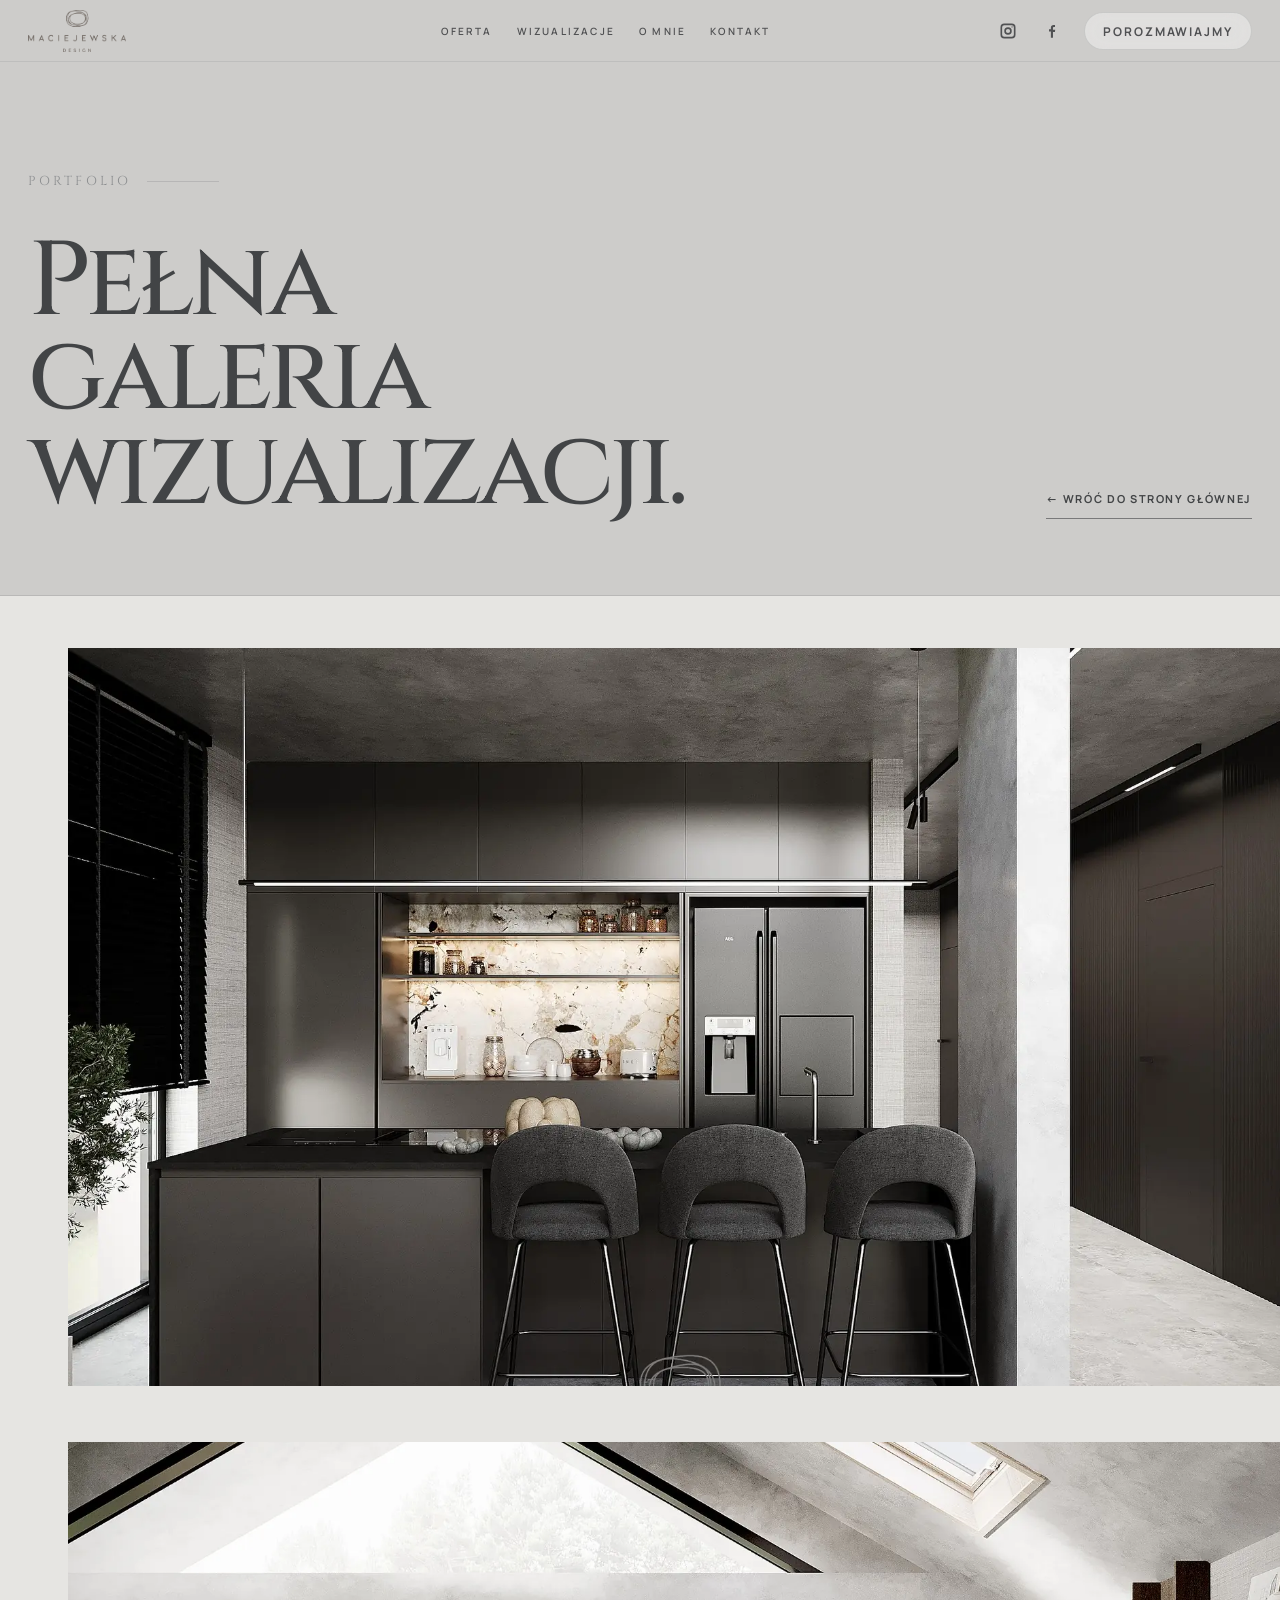
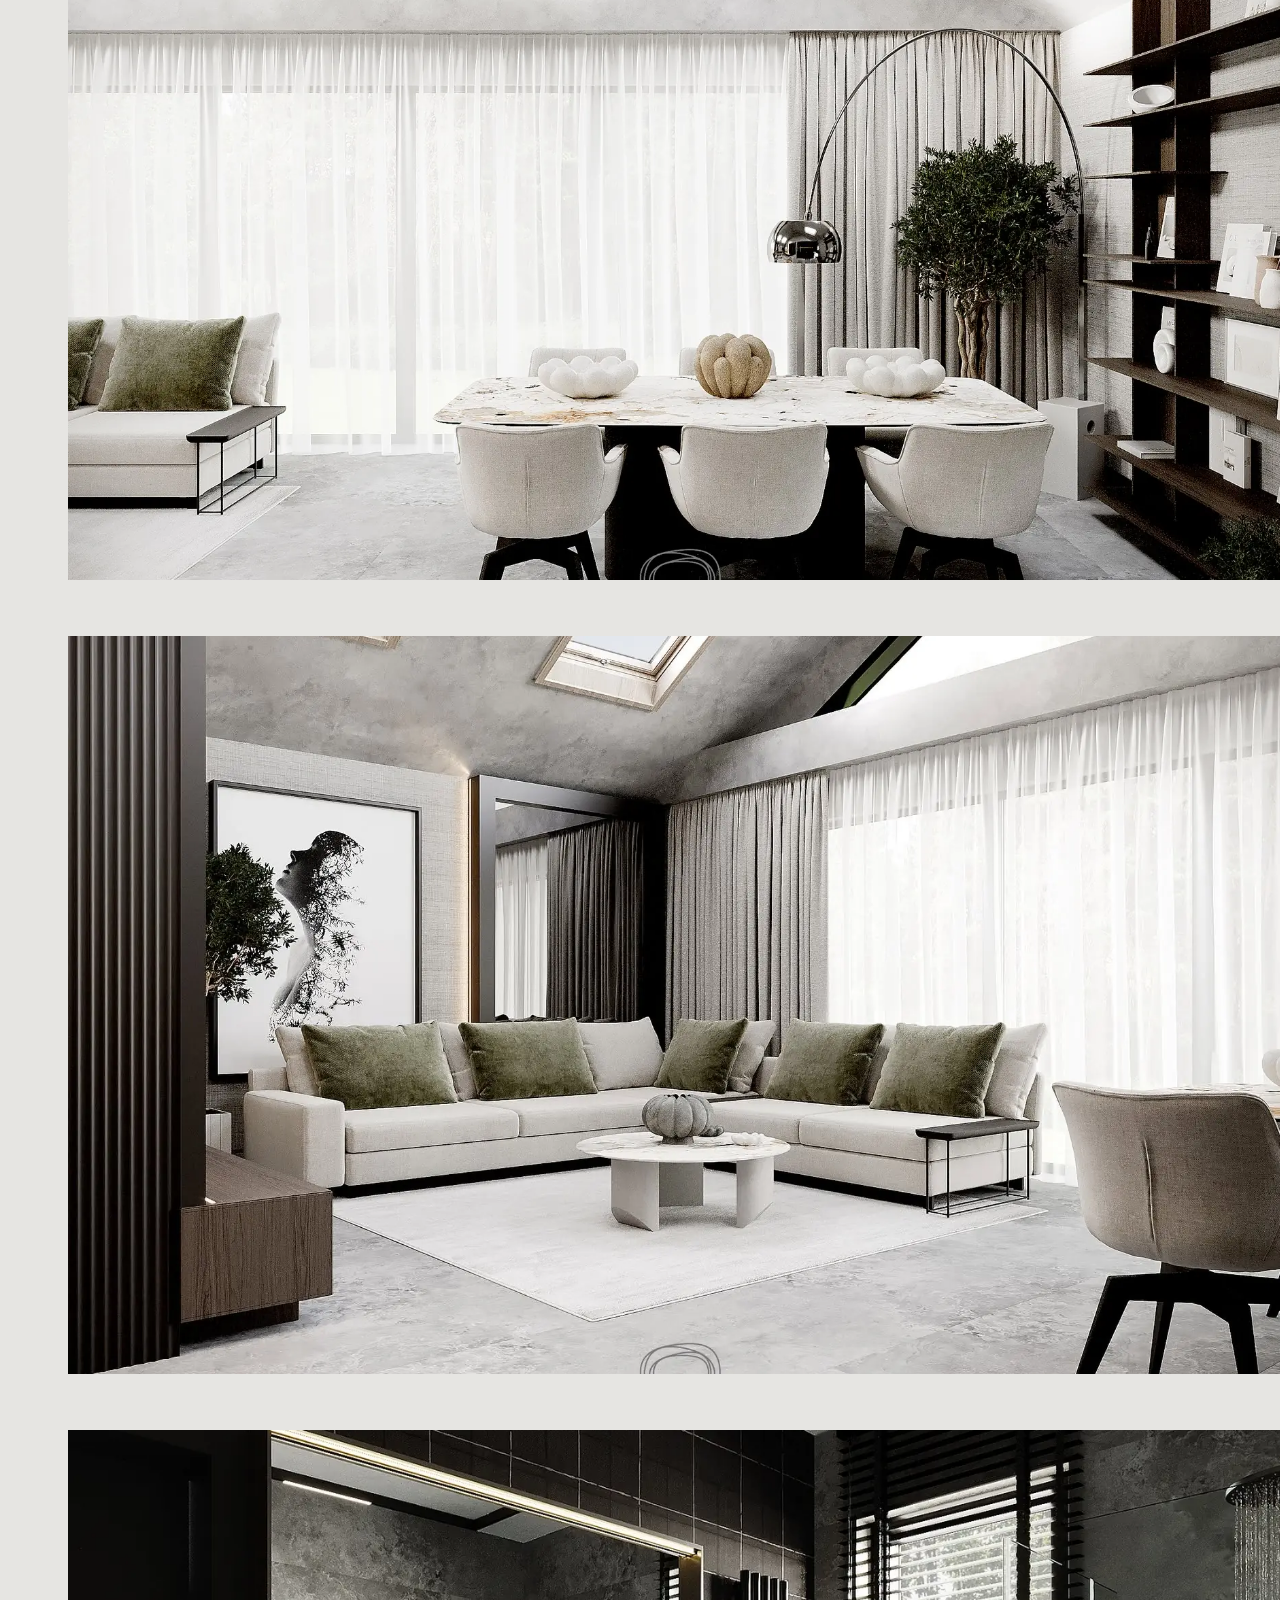
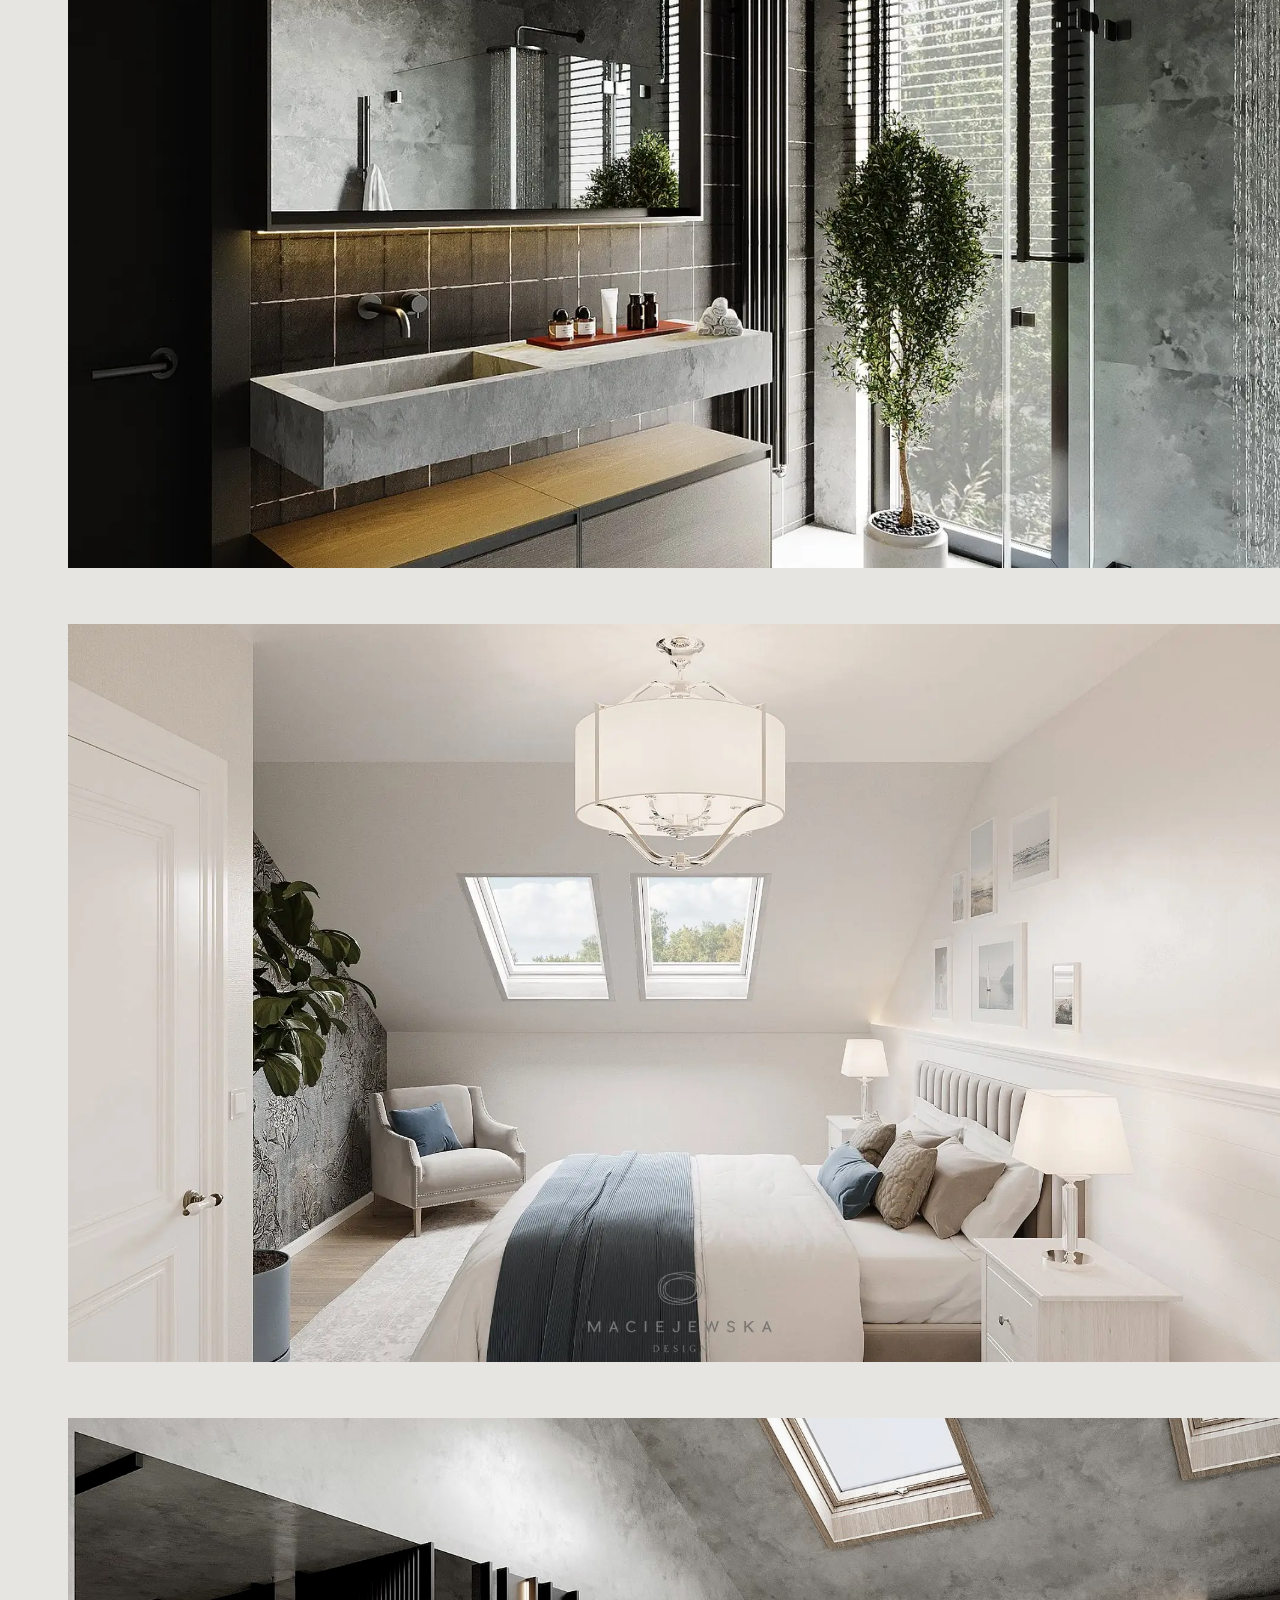
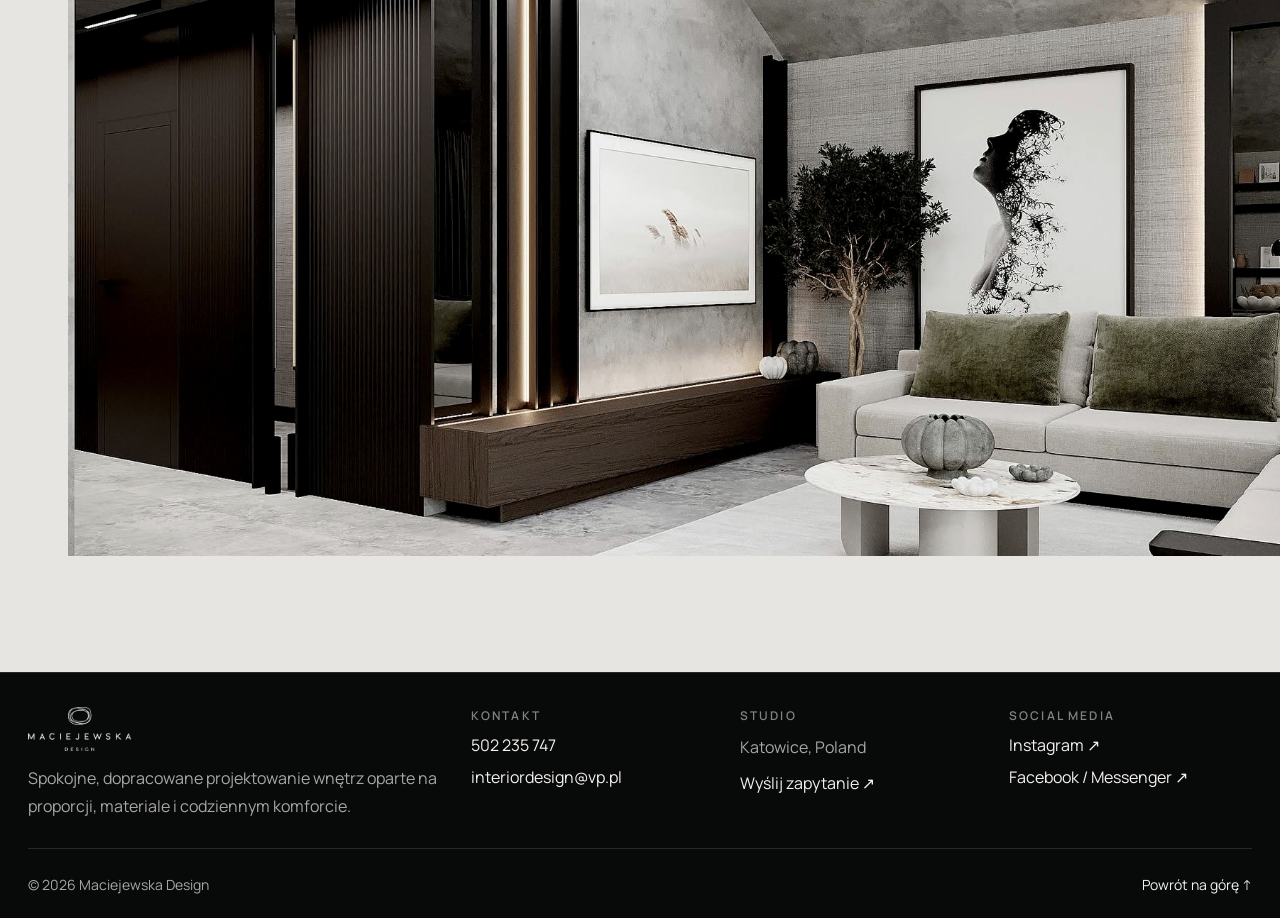
==== commit 42259777: "Add files via upload" ====
--- a/galeria.html
+++ b/galeria.html
@@ -3,12 +3,12 @@
 <head>
 <meta charset="utf-8"/>
 <meta content="width=device-width, initial-scale=1.0" name="viewport"/>
-<title>Galeria realizacji — Maciejewska Design</title>
-<meta content="Wybrane realizacje wnętrz Maciejewska Design." name="description"/>
+<title>Galeria wizualizacji — Maciejewska Design</title>
+<meta content="Wybrane wizualizacje wnętrz Maciejewska Design." name="description"/>
 <link href="https://fonts.googleapis.com" rel="preconnect"/>
 <link crossorigin="" href="https://fonts.gstatic.com" rel="preconnect"/>
 <link href="https://fonts.googleapis.com/css2?family=Cinzel:wght@400;500;600&family=Manrope:wght@400;500;600;700&display=swap" rel="stylesheet"/>
-<link href="style.css?v=29" rel="stylesheet"/>
+<link href="style.css?v=30" rel="stylesheet"/>
 </head>
 <body class="gallery-page">
 <header class="site-header is-scrolled" id="siteHeader">
@@ -22,7 +22,7 @@
 </button>
 <nav class="site-nav" id="siteNav">
 <a href="index.html#oferta">Oferta</a>
-<a href="galeria.html">Realizacje</a>
+<a href="galeria.html">Wizualizacje</a>
 <a href="index.html#o-mnie">O mnie</a>
 <a href="index.html#kontakt">Kontakt</a>
 <div class="site-nav__extras mobile-only">
@@ -48,7 +48,7 @@
 <section class="gallery-hero">
 <div class="container gallery-hero__content">
 <span class="section-kicker">Portfolio</span>
-<h1>Pełna galeria realizacji.</h1>
+<h1>Pełna galeria wizualizacji.</h1>
 <a class="gallery-back" href="index.html#realizacje">← Wróć do strony głównej</a>
 </div>
 </section>
--- a/style.css
+++ b/style.css
@@ -3336,6 +3336,216 @@
 
 /* Końcowa kolejność kaskady — te reguły nie mogą zostać nadpisane
    przez starsze warstwy kompatybilności znajdujące się wyżej. */
+@media(max-width:760px){
+  /* Prosty, stabilny pasek mobilny. */
+  body .site-header,
+  body .site-header:not(.is-scrolled),
+  body .site-header.is-scrolled,
+  body .header__inner{
+    height:64px!important;
+  }
+
+  body .site-header,
+  body .site-header:not(.is-scrolled),
+  body .site-header.is-scrolled{
+    background:#080909!important;
+    border-bottom:1px solid rgba(255,255,255,.12)!important;
+    -webkit-backdrop-filter:none!important;
+    backdrop-filter:none!important;
+    box-shadow:none!important;
+  }
+
+  body .header__inner{
+    width:calc(100% - 28px)!important;
+    padding:0!important;
+  }
+
+  body .site-header .brand__logo--light,
+  body .site-header:not(.is-scrolled) .brand__logo--light,
+  body .site-header.is-scrolled .brand__logo--light{
+    display:block!important;
+    width:auto!important;
+    height:34px!important;
+    opacity:1!important;
+    filter:none!important;
+  }
+
+  body .site-header .brand__logo--dark,
+  body .site-header:not(.is-scrolled) .brand__logo--dark,
+  body .site-header.is-scrolled .brand__logo--dark{
+    display:none!important;
+  }
+
+  body .menu-toggle{
+    width:44px!important;
+    height:44px!important;
+  }
+
+  body .menu-toggle span,
+  body .site-header.is-scrolled .menu-toggle span{
+    left:9px!important;
+    right:9px!important;
+    height:1px!important;
+    background:#f3f1ed!important;
+  }
+
+  body .site-nav{
+    top:64px!important;
+    left:12px!important;
+    right:12px!important;
+    width:auto!important;
+    padding:24px!important;
+    gap:18px!important;
+    border:1px solid rgba(255,255,255,.12)!important;
+    border-radius:0 0 20px 20px!important;
+    background:#111212!important;
+    box-shadow:0 20px 44px rgba(0,0,0,.22)!important;
+  }
+
+  body .site-nav a,
+  body .site-header.is-scrolled .site-nav a{
+    color:#f3f1ed!important;
+    font-size:12px!important;
+    line-height:1.4!important;
+    letter-spacing:.18em!important;
+  }
+
+  /* Galeria mobilna bez wymuszonych wysokości i poziomego overflow. */
+  body.gallery-page{
+    overflow-x:hidden!important;
+  }
+
+  body.gallery-page .gallery-hero{
+    padding:calc(64px + 52px) 0 42px!important;
+  }
+
+  body.gallery-page .gallery-hero__content{
+    width:calc(100% - 32px)!important;
+    display:grid!important;
+    grid-template-columns:minmax(0,1fr)!important;
+    gap:20px!important;
+  }
+
+  body.gallery-page .gallery-hero h1{
+    width:100%!important;
+    max-width:100%!important;
+    font-size:clamp(42px,13vw,66px)!important;
+    line-height:.94!important;
+    overflow-wrap:anywhere;
+  }
+
+  body.gallery-page .gallery-grid-section{
+    padding:12px 0 56px!important;
+  }
+
+  body.gallery-page .gallery-grid{
+    width:calc(100% - 24px)!important;
+    max-width:none!important;
+    margin-inline:auto!important;
+    display:grid!important;
+    grid-template-columns:minmax(0,1fr)!important;
+    gap:12px!important;
+  }
+
+  body.gallery-page .gallery-card,
+  body.gallery-page .gallery-card--wide{
+    grid-column:auto!important;
+    width:100%!important;
+    min-width:0!important;
+    height:auto!important;
+    min-height:0!important;
+    margin:0!important;
+    border-radius:14px!important;
+    overflow:hidden!important;
+  }
+
+  body.gallery-page .gallery-card img,
+  body.gallery-page .gallery-card:hover img{
+    display:block!important;
+    width:100%!important;
+    max-width:100%!important;
+    height:auto!important;
+    min-height:0!important;
+    object-fit:contain!important;
+  }
+
+  /* Jednolity, czysty sposób otwierania zakresu i FAQ. */
+  body .scope-list{
+    width:calc(100% - 20px)!important;
+    gap:10px!important;
+  }
+
+  body .scope-item{
+    min-height:0!important;
+    border-radius:16px!important;
+    overflow:hidden!important;
+  }
+
+  body .scope-item__trigger,
+  body .scope-item:hover .scope-item__trigger,
+  body .scope-item.is-open .scope-item__trigger{
+    min-height:112px!important;
+    grid-template-columns:28px minmax(0,1fr) 34px!important;
+    gap:12px!important;
+    padding:16px!important;
+    align-items:center!important;
+  }
+
+  body .scope-item__main h3{
+    font-size:clamp(25px,8vw,34px)!important;
+    line-height:1.02!important;
+  }
+
+  body .scope-item__eyebrow{
+    font-size:9px!important;
+    line-height:1.4!important;
+  }
+
+  body .scope-item__number{
+    font-size:10px!important;
+  }
+
+  body .scope-item__plus{
+    width:34px!important;
+    height:34px!important;
+  }
+
+  body .scope-item__panel,
+  body .faq-item__answer{
+    opacity:0!important;
+    transition:max-height .38s cubic-bezier(.16,.84,.22,1),opacity .22s ease!important;
+  }
+
+  body .scope-item.is-open .scope-item__panel,
+  body .faq-item.is-open .faq-item__answer{
+    opacity:1!important;
+  }
+
+  body .scope-item__content{
+    padding:16px 16px 22px 56px!important;
+  }
+
+  body .faq-item__trigger{
+    grid-template-columns:minmax(0,1fr) 34px!important;
+    gap:14px!important;
+    padding:17px 0!important;
+    font-size:17px!important;
+    line-height:1.35!important;
+    transform:none!important;
+  }
+
+  body .faq-item__icon{
+    width:34px!important;
+    height:34px!important;
+  }
+
+  body .faq-item__answer p{
+    padding:0 46px 20px 0!important;
+    font-size:14px!important;
+    line-height:1.65!important;
+  }
+}
+
 @media(max-width:980px), (pointer:coarse){
   html{
     scroll-behavior:auto!important;
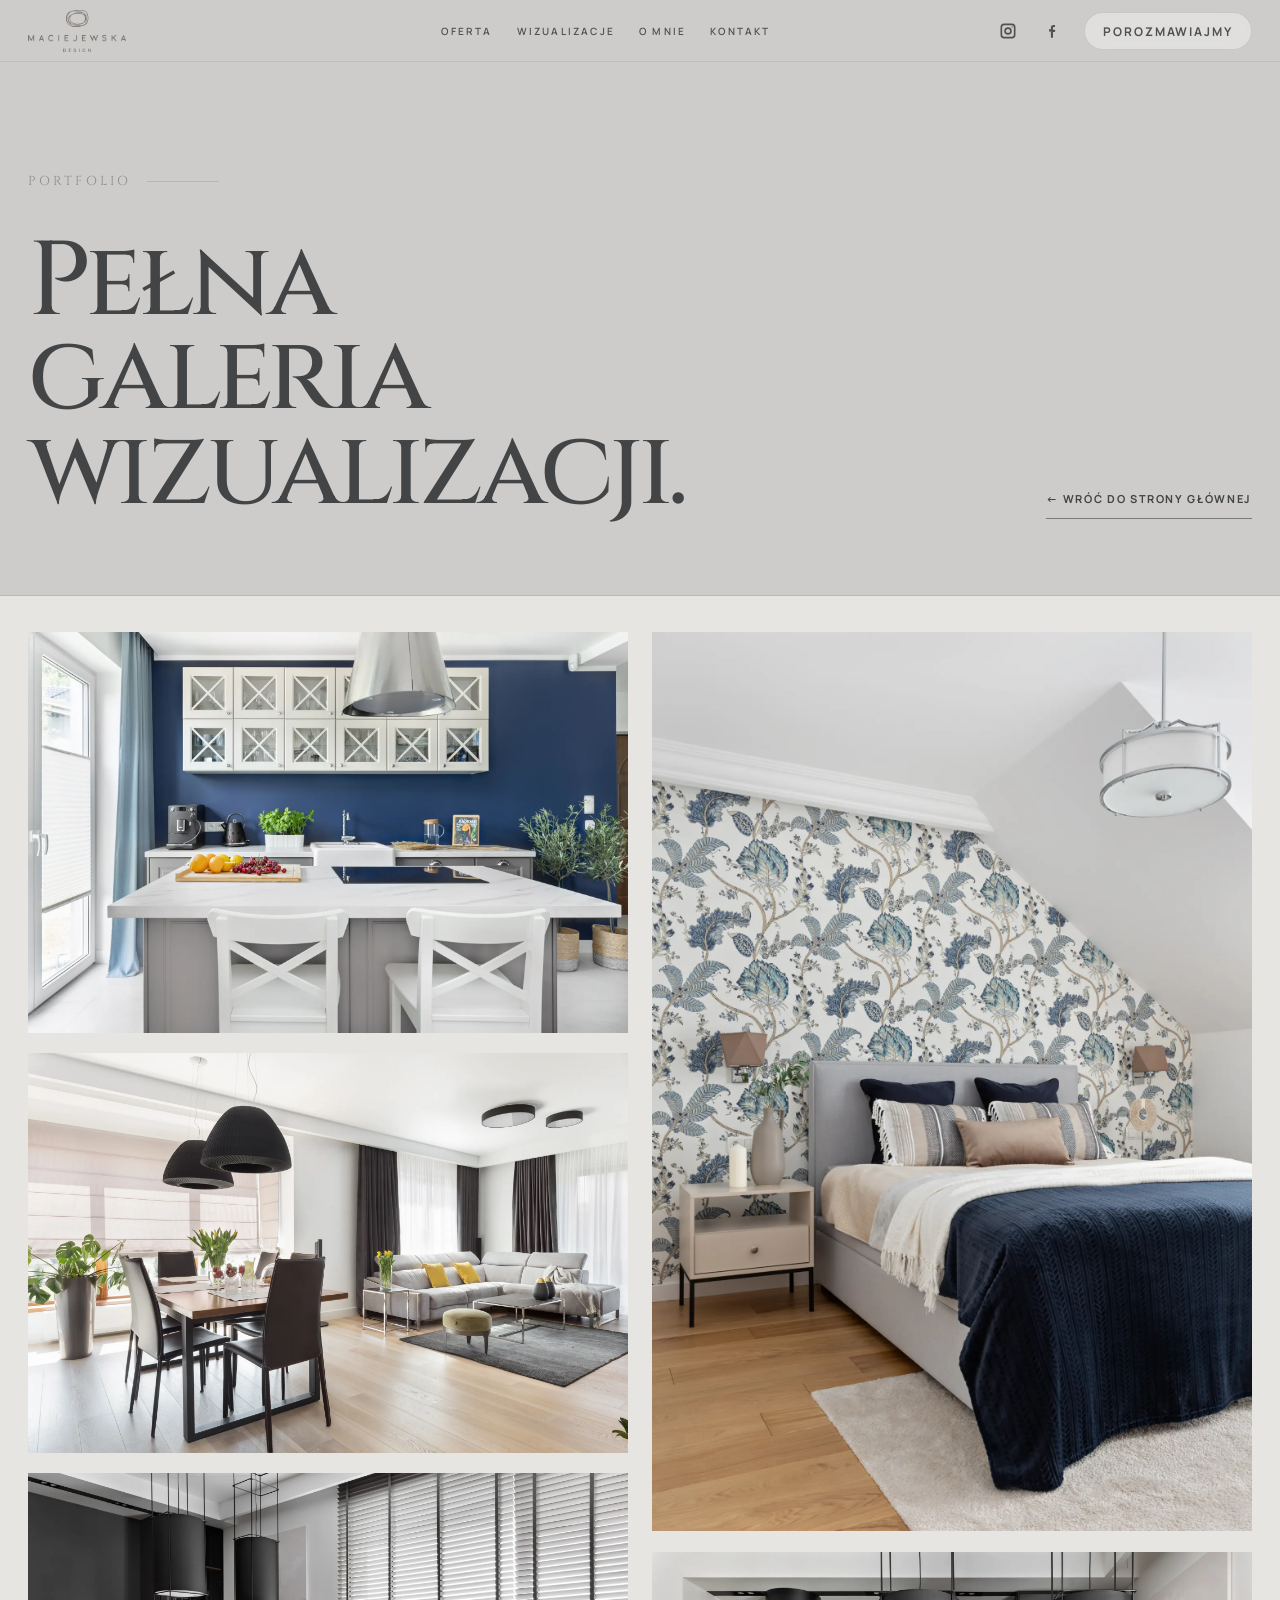
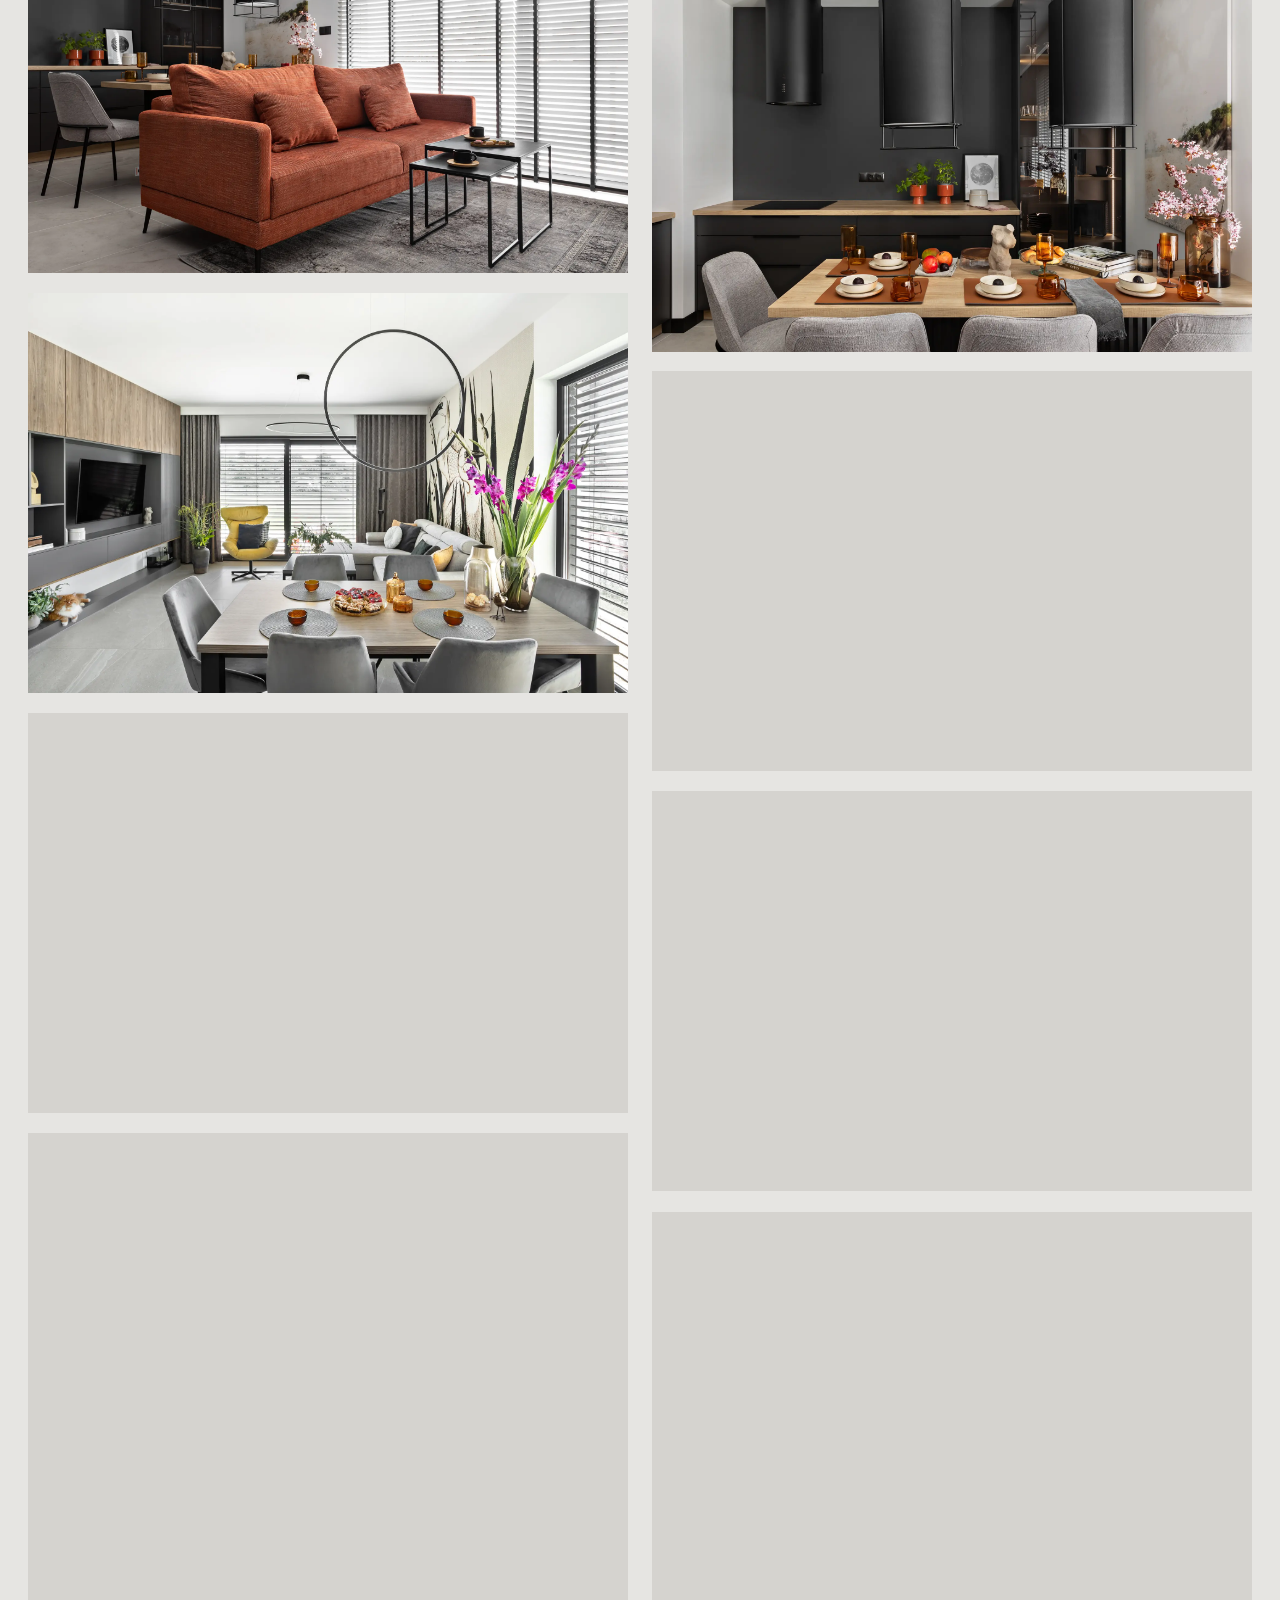
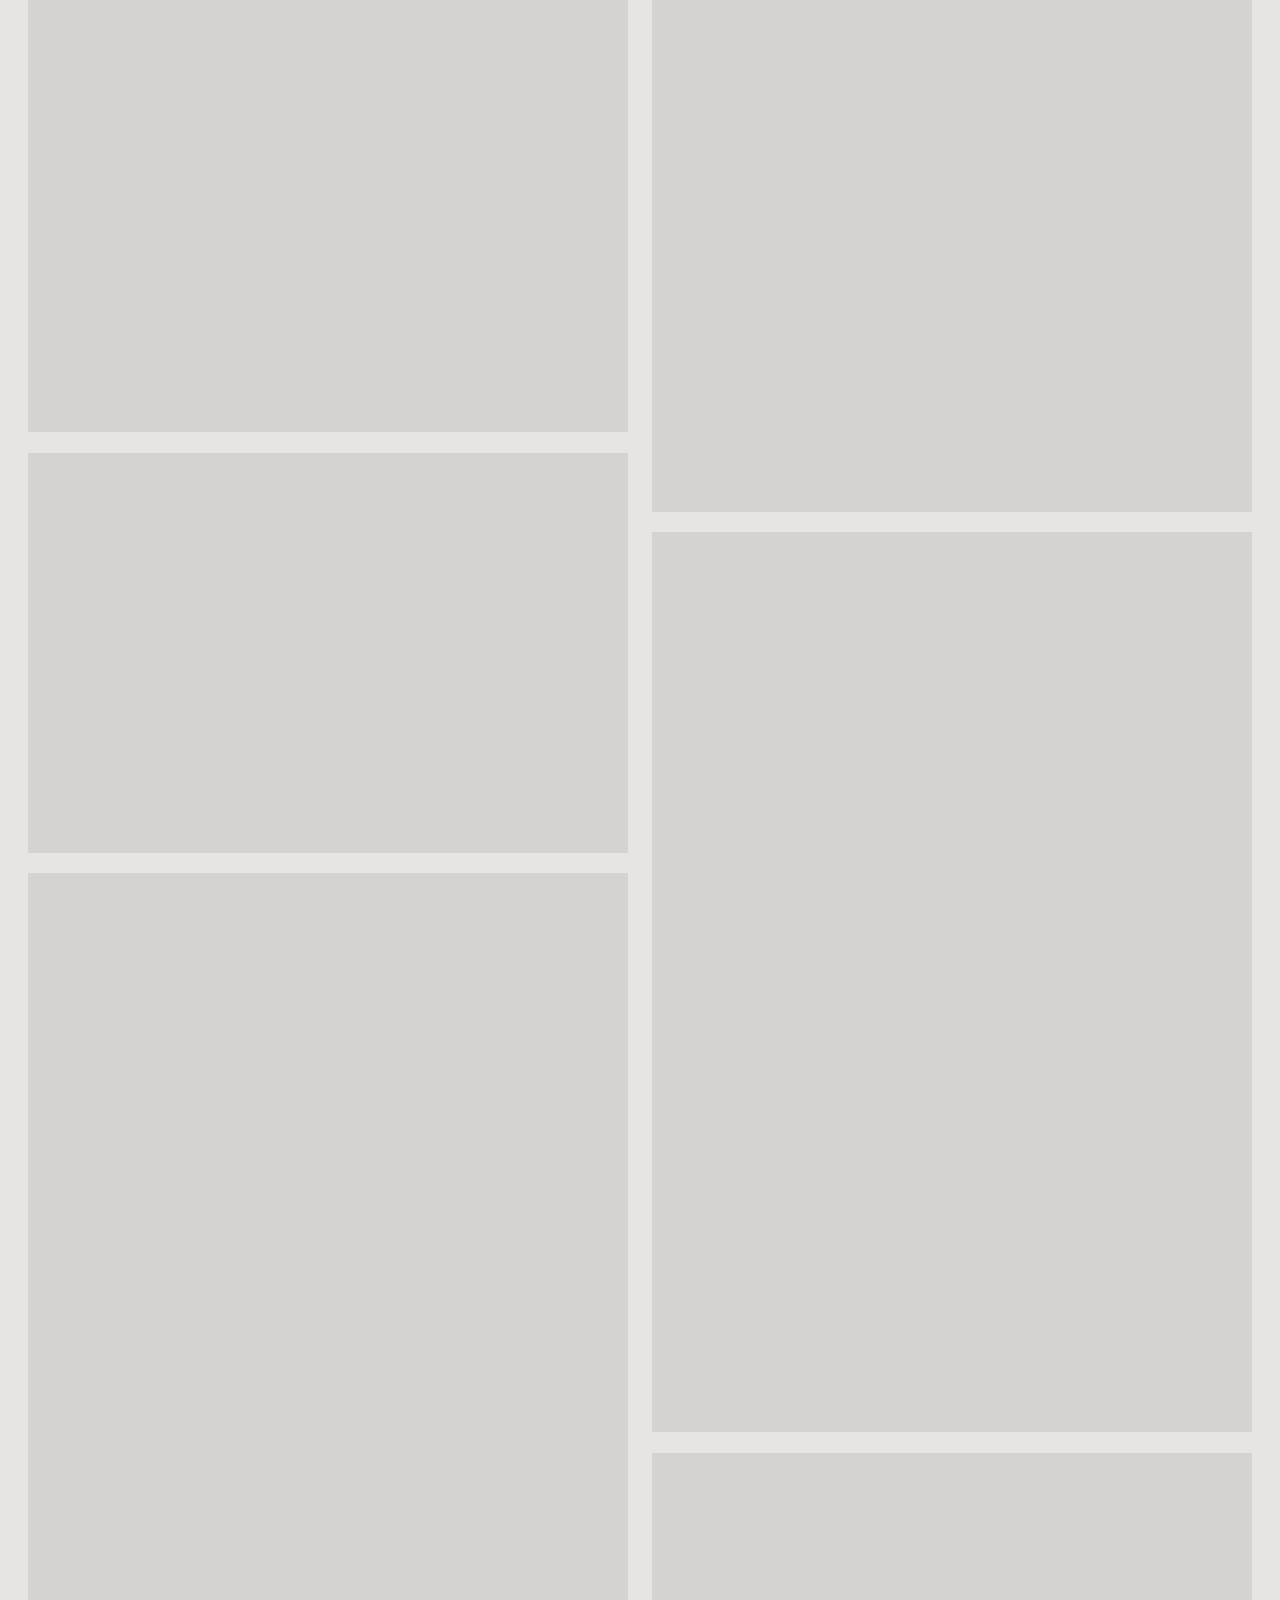
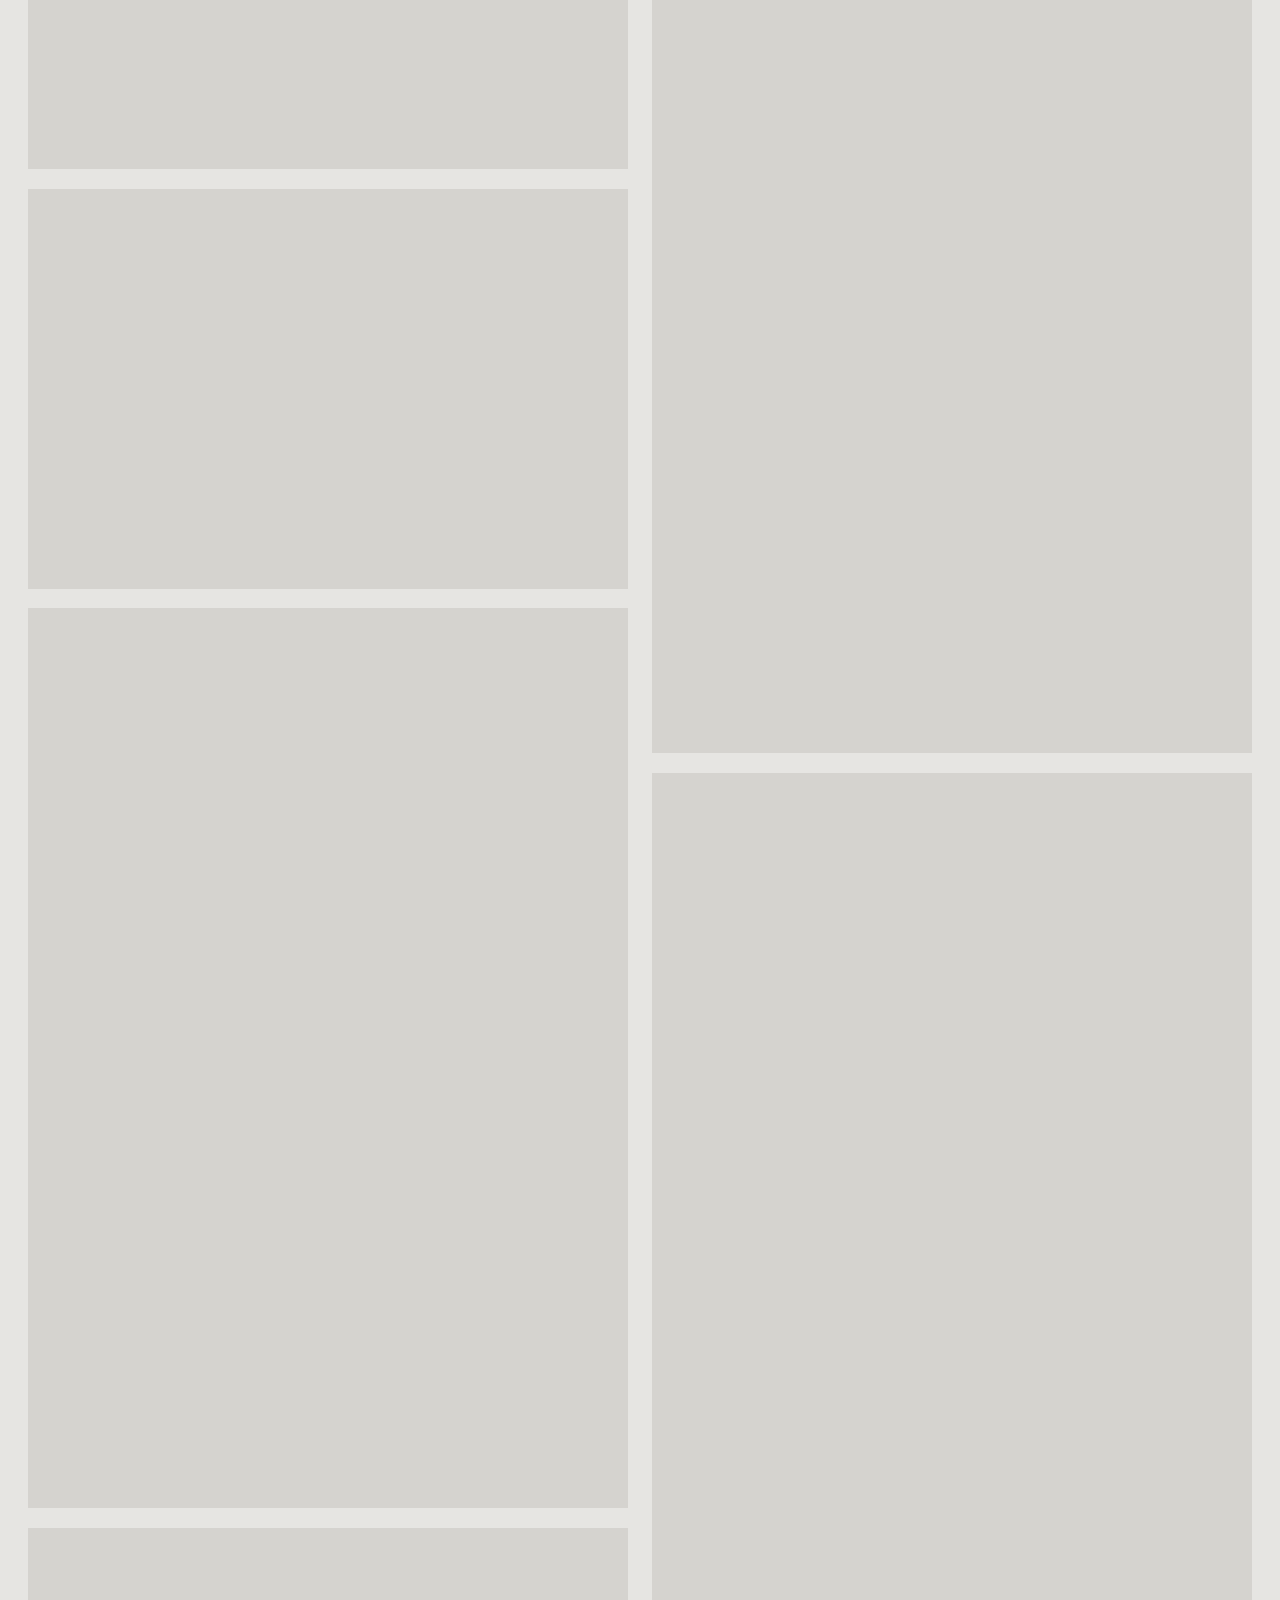
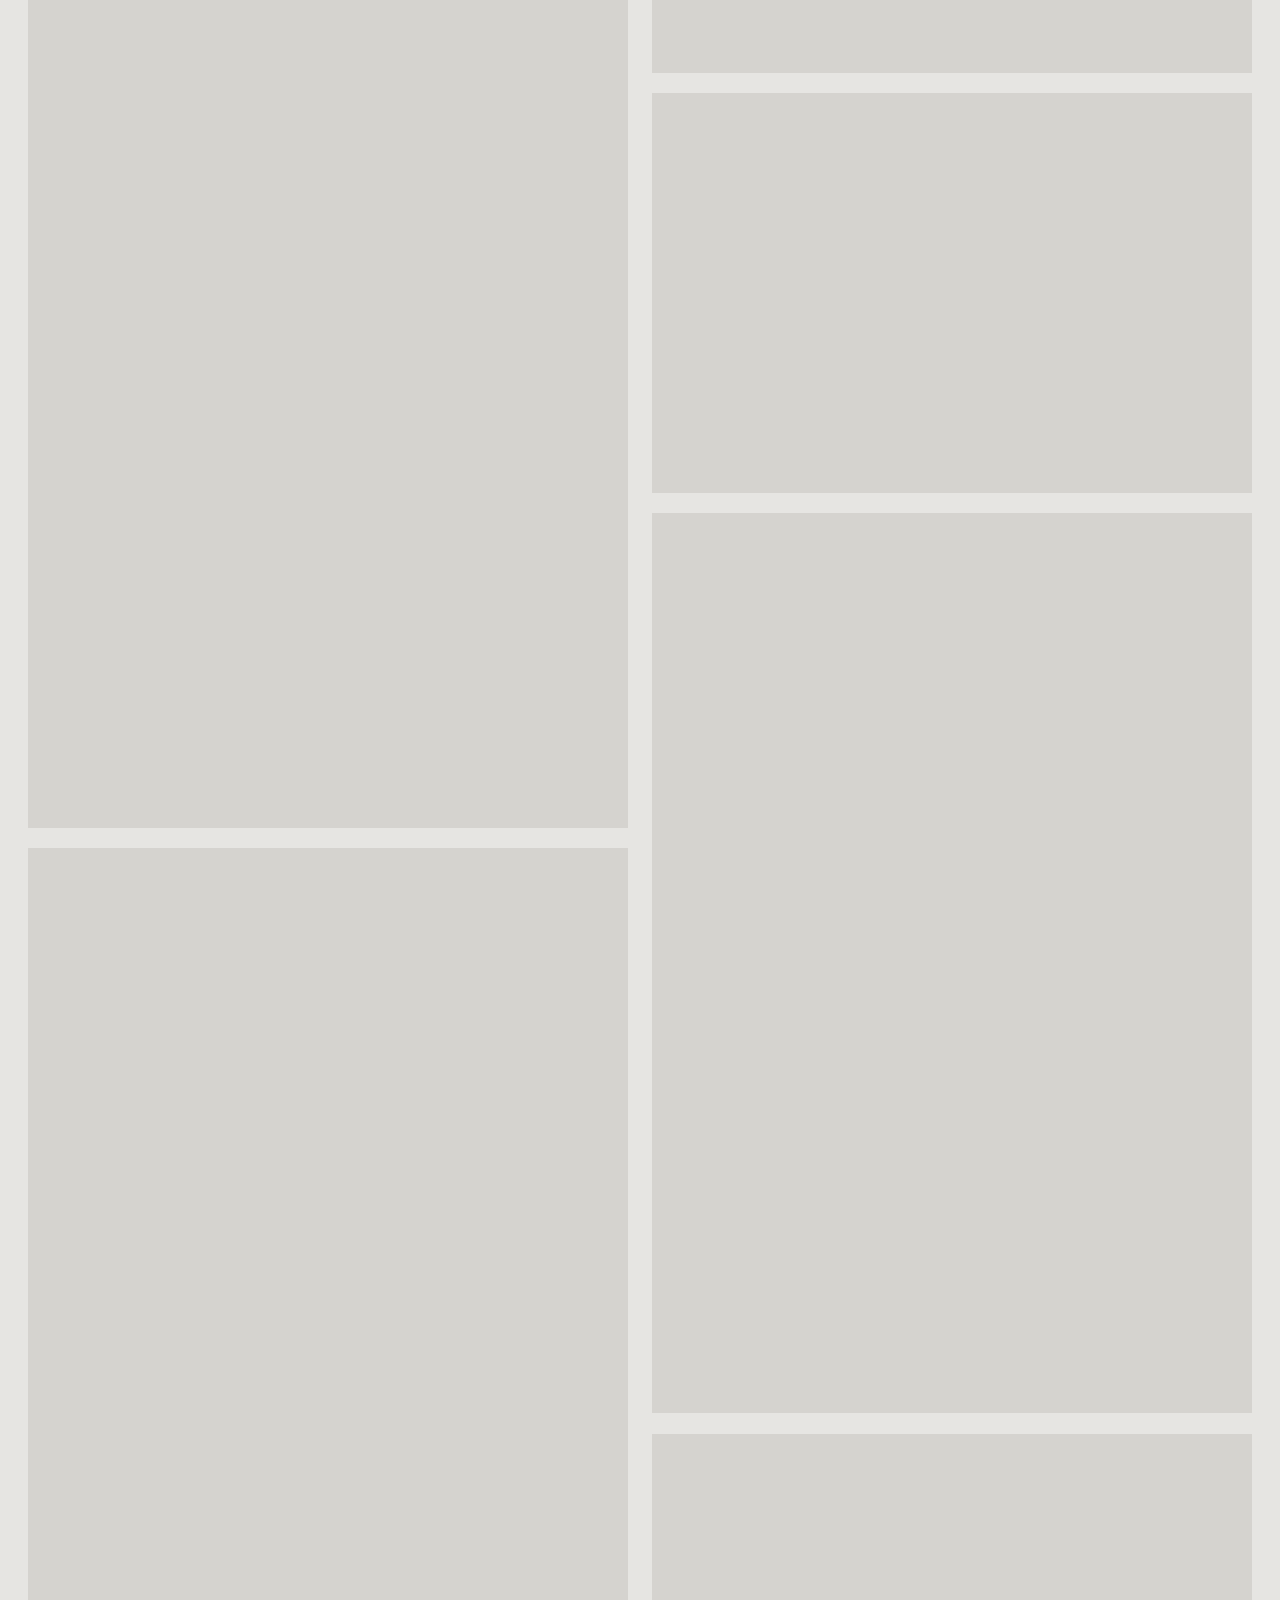
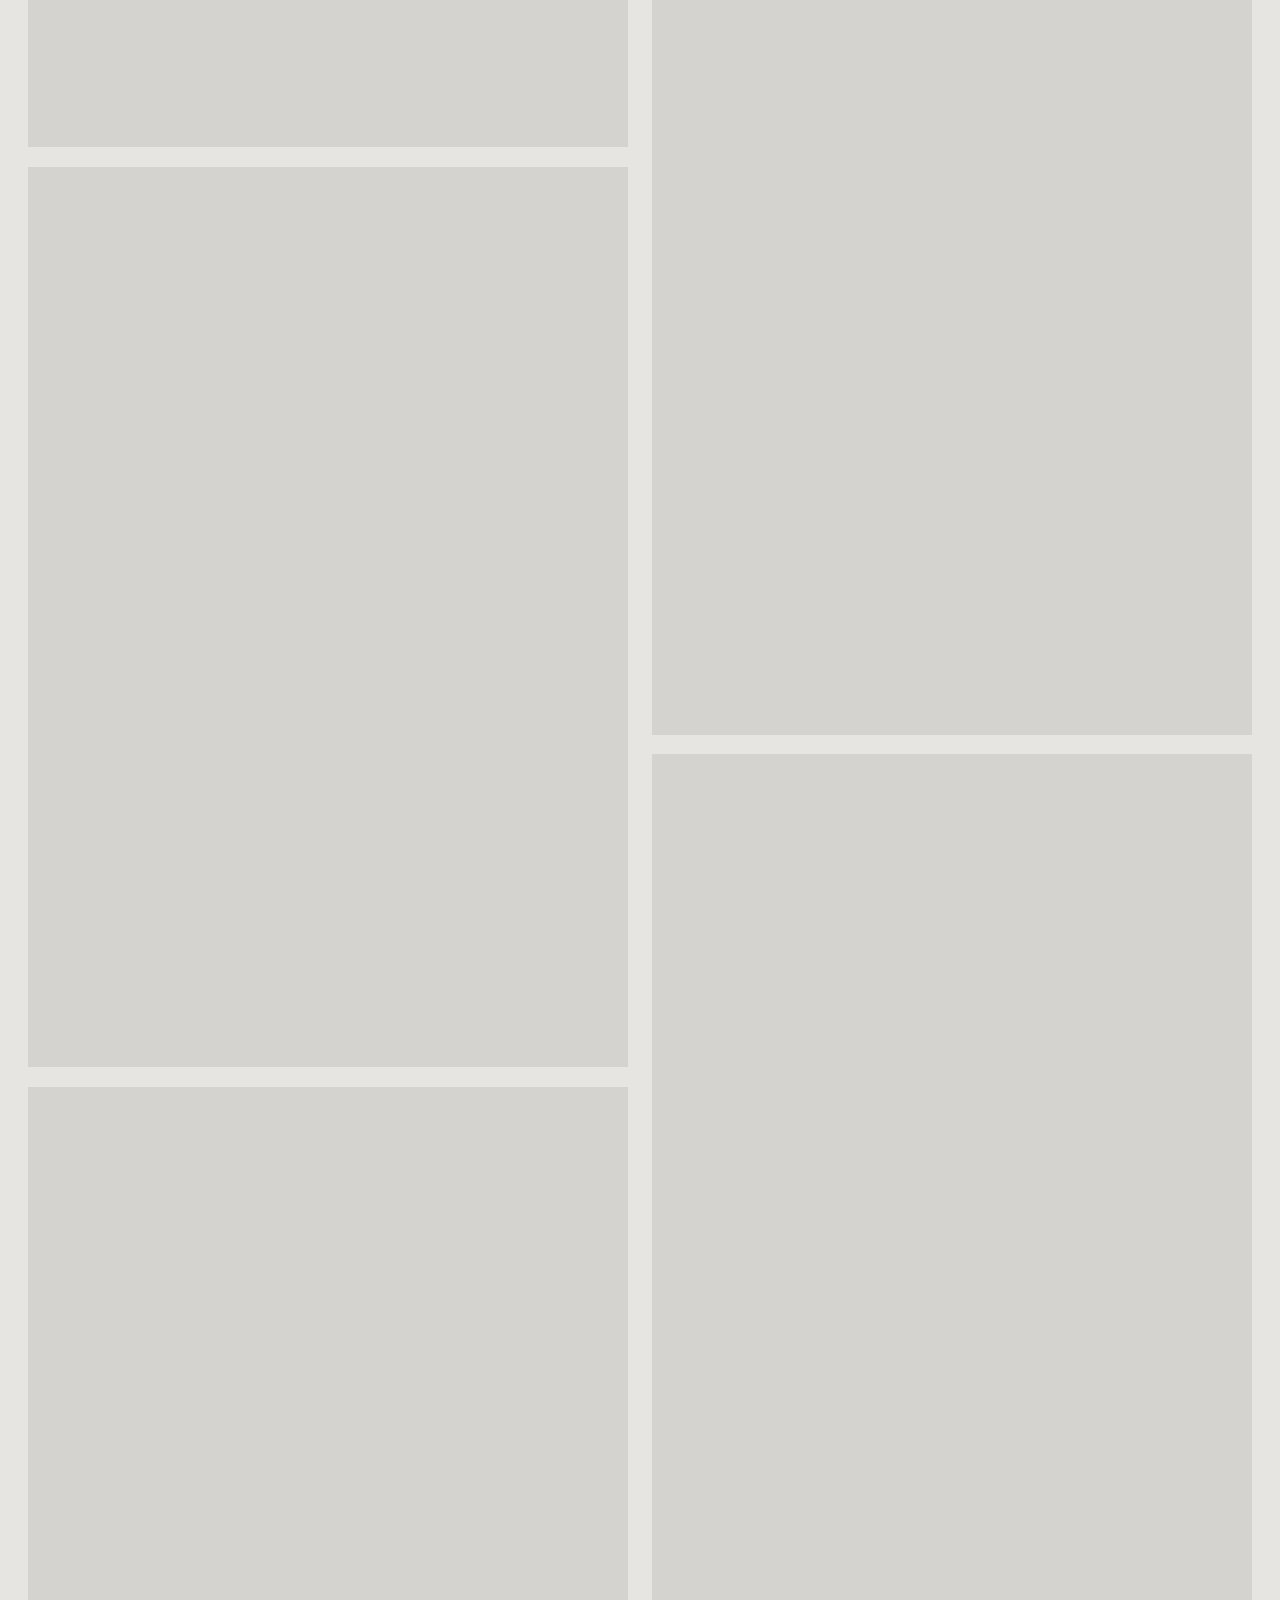
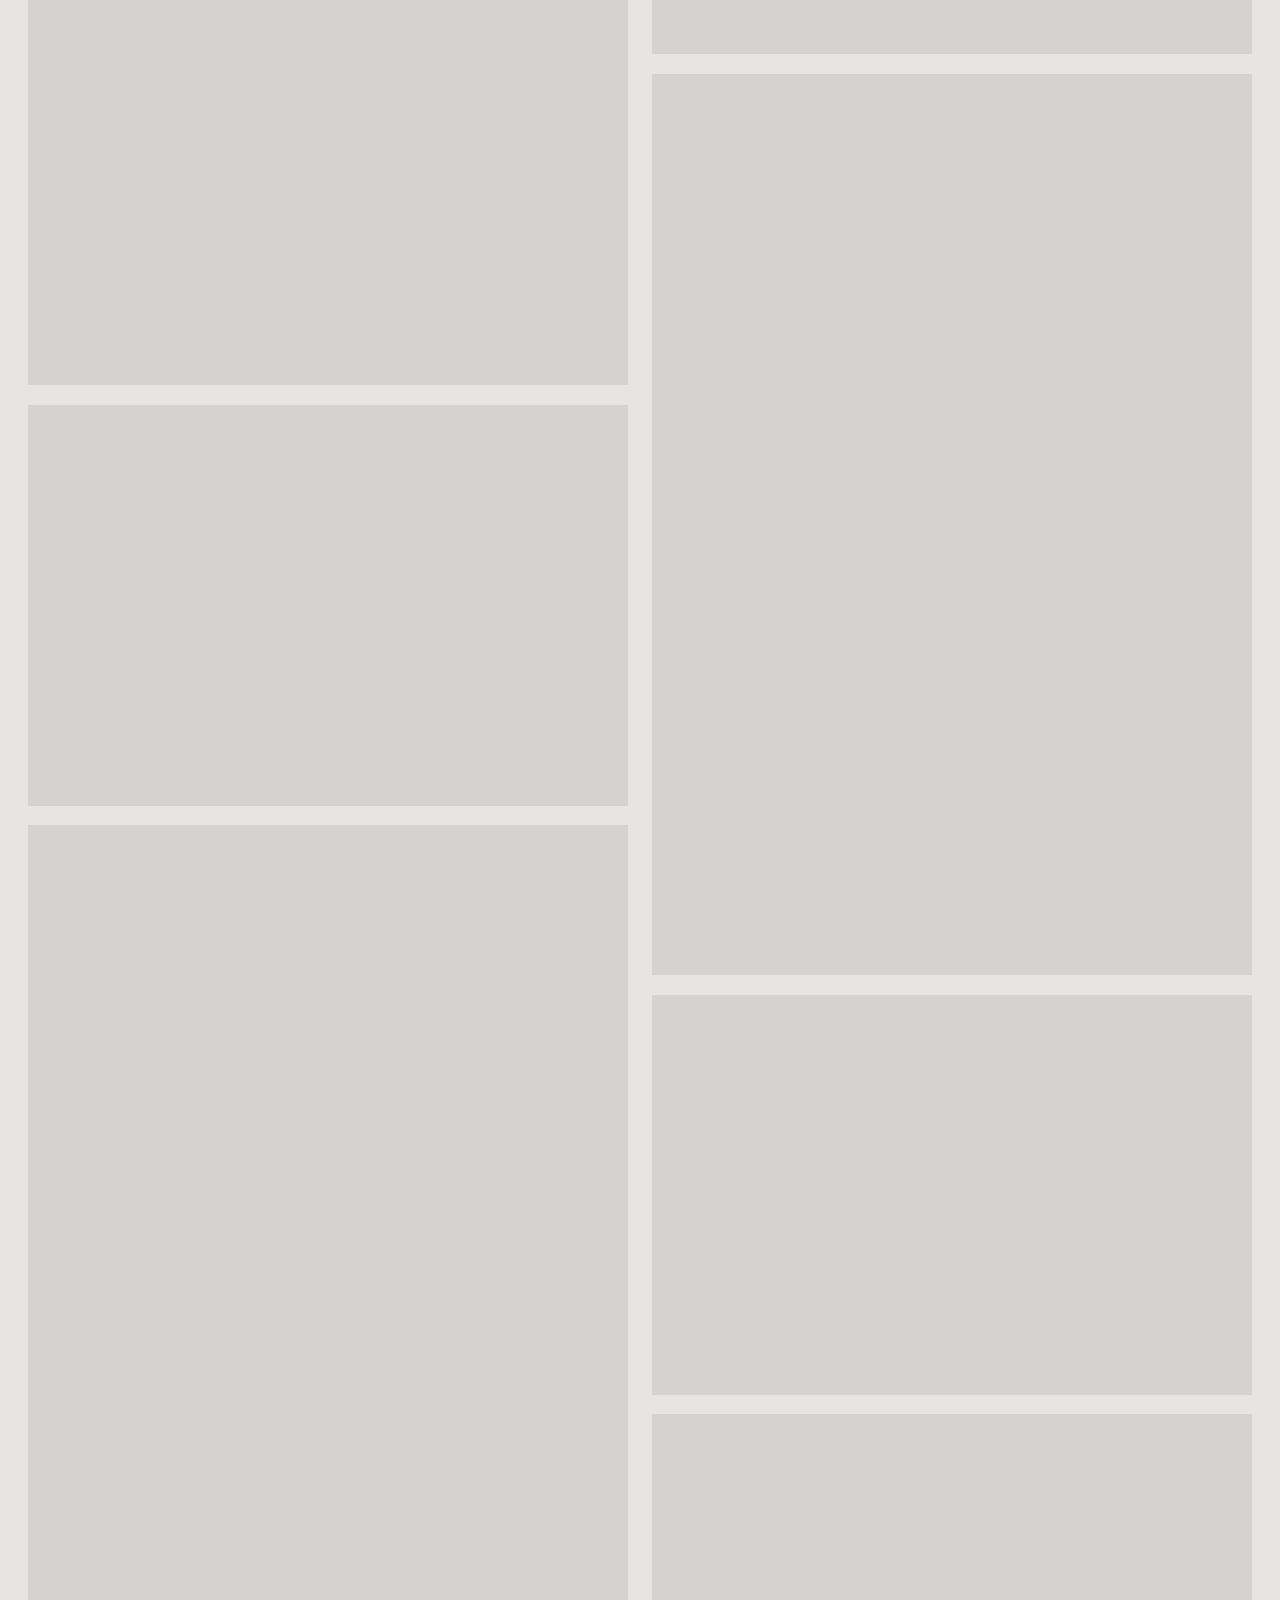
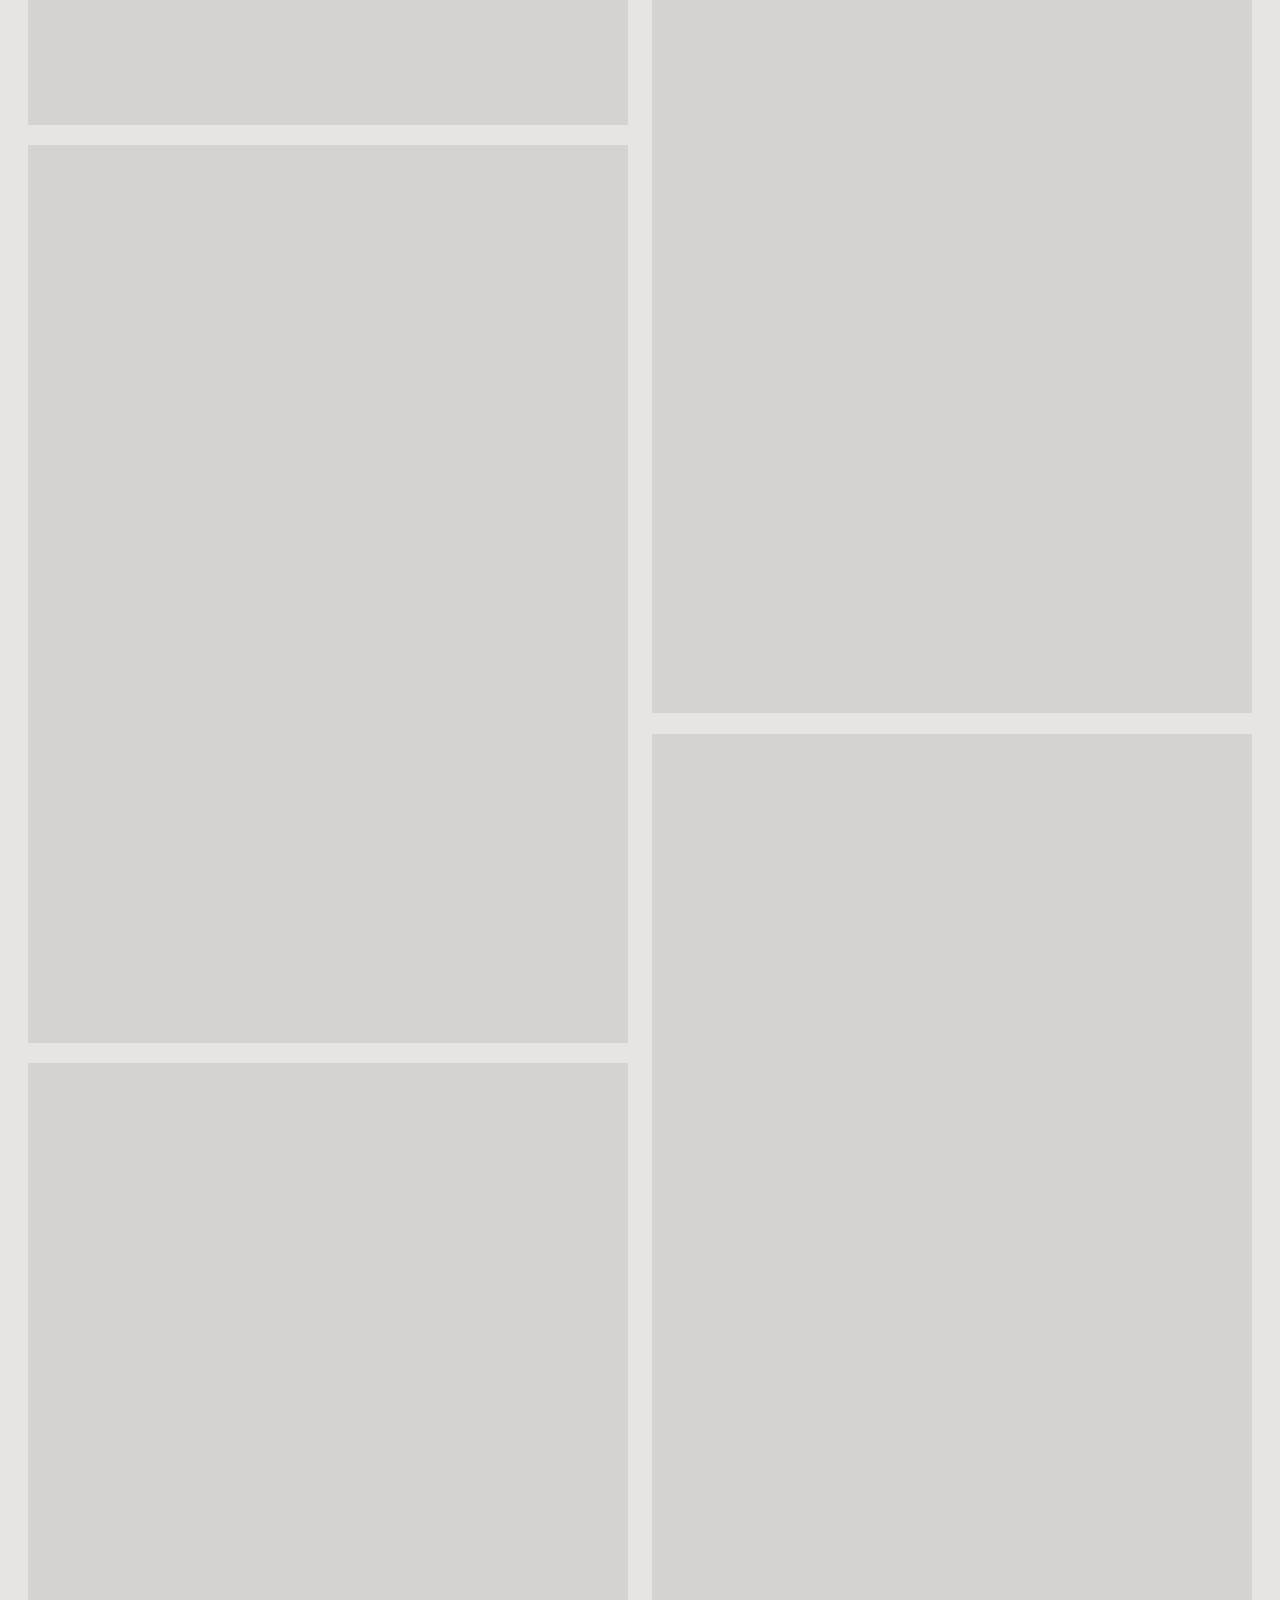
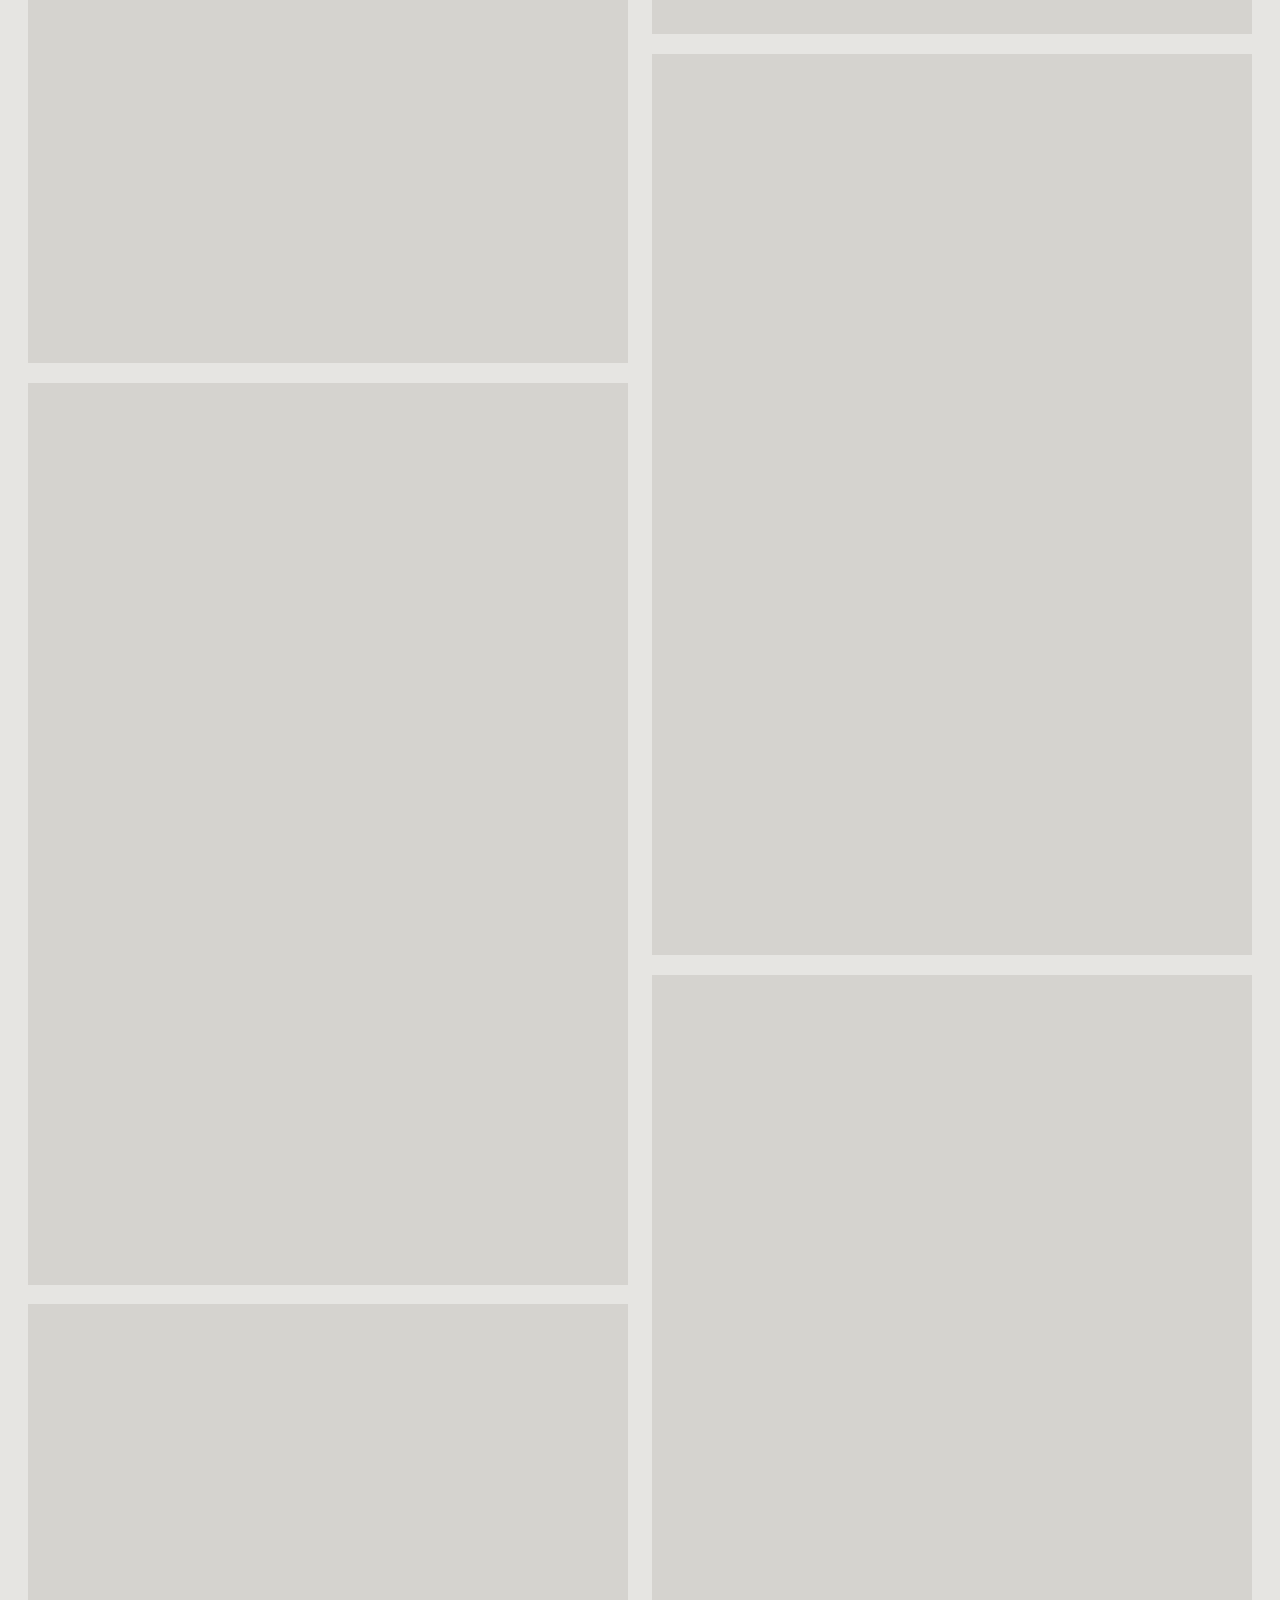
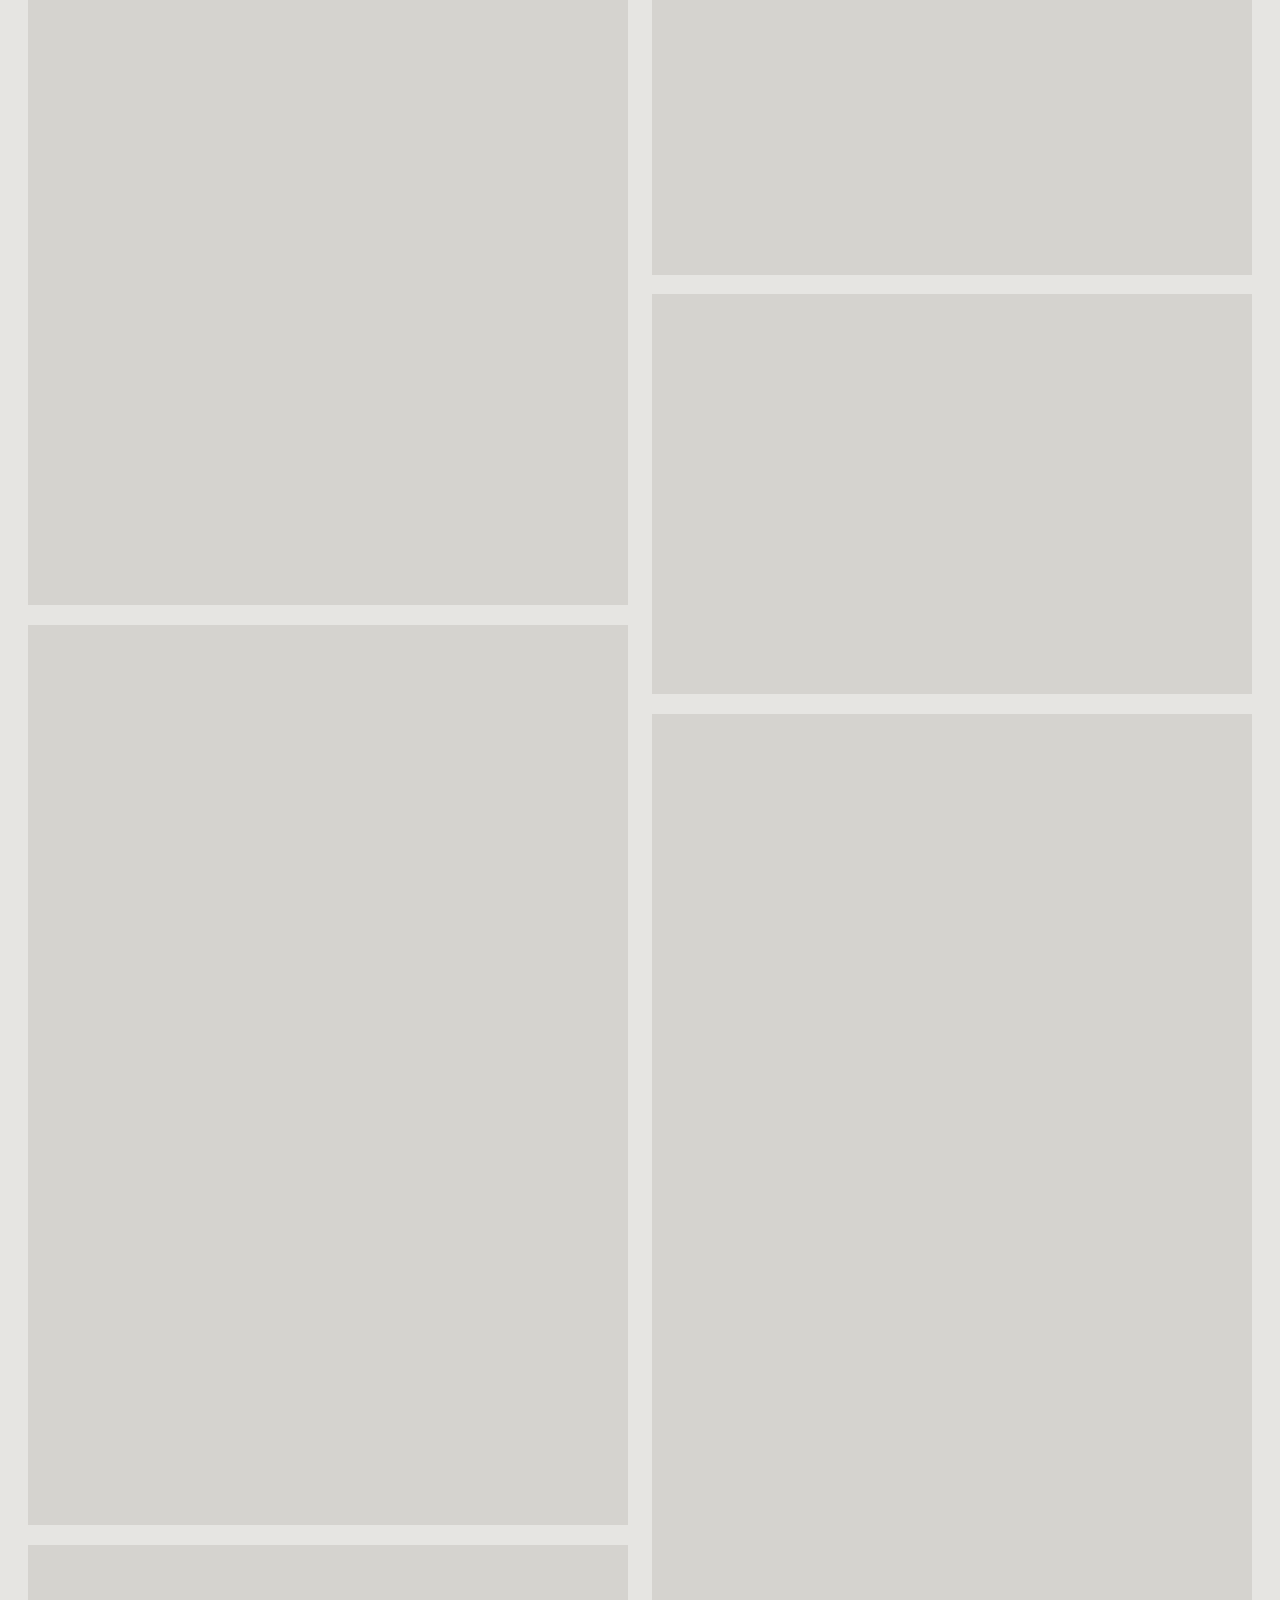
==== commit e664e95c: "Add files via upload" ====
--- a/galeria.html
+++ b/galeria.html
@@ -8,7 +8,7 @@
 <link href="https://fonts.googleapis.com" rel="preconnect"/>
 <link crossorigin="" href="https://fonts.gstatic.com" rel="preconnect"/>
 <link href="https://fonts.googleapis.com/css2?family=Cinzel:wght@400;500;600&family=Manrope:wght@400;500;600;700&display=swap" rel="stylesheet"/>
-<link href="style.css?v=30" rel="stylesheet"/>
+<link href="style.css?v=31" rel="stylesheet"/>
 </head>
 <body class="gallery-page">
 <header class="site-header is-scrolled" id="siteHeader">
@@ -55,24 +55,79 @@
 
 <section class="gallery-grid-section">
 <div class="container gallery-grid">
-<figure class="gallery-card">
-<img alt="Kuchnia w ciemnej, architektonicznej tonacji" decoding="async" height="1440" loading="lazy" src="realizacja-01.webp" width="1800"/>
-</figure>
-<figure class="gallery-card">
-<img alt="Strefa dzienna z miękkim światłem" decoding="async" height="1440" loading="lazy" src="realizacja-02.webp" width="1800"/>
-</figure>
-<figure class="gallery-card">
-<img alt="Salon z galerią światła i spokojnych faktur" decoding="async" height="1440" loading="lazy" src="realizacja-03.webp" width="1800"/>
-</figure>
-<figure class="gallery-card">
-<img alt="Łazienka z wyraźną strukturą materiałów" decoding="async" height="1800" loading="lazy" src="realizacja-04.webp" width="1440"/>
-</figure>
-<figure class="gallery-card">
-<img alt="Sypialnia w jasnej, kojącej odsłonie" decoding="async" height="1228" loading="lazy" src="realizacja-05.webp" width="2048"/>
-</figure>
-<figure class="gallery-card">
-<img alt="Wnętrze w spokojnej, architektonicznej tonacji" decoding="async" height="1040" loading="lazy" src="hero-main.jpg" width="1800"/>
-</figure>
+<figure class="gallery-card"><img alt="Wnętrze Maciejewska Design — kadr 01" decoding="async" height="1216" loading="lazy" src="wizualizacja-004.webp" width="1820"/></figure>
+<figure class="gallery-card"><img alt="Wnętrze Maciejewska Design — kadr 02" decoding="async" height="1466" loading="lazy" src="wizualizacja-022.webp" width="2200"/></figure>
+<figure class="gallery-card"><img alt="Wnętrze Maciejewska Design — kadr 03" decoding="async" height="1458" loading="lazy" src="wizualizacja-037.webp" width="2188"/></figure>
+<figure class="gallery-card"><img alt="Wnętrze Maciejewska Design — kadr 04" decoding="async" height="1296" loading="lazy" src="wizualizacja-054.webp" width="1943"/></figure>
+<figure class="gallery-card"><img alt="Wnętrze Maciejewska Design — kadr 05" decoding="async" height="1279" loading="lazy" src="wizualizacja-001.webp" width="1917"/></figure>
+<figure class="gallery-card"><img alt="Wnętrze Maciejewska Design — kadr 06" decoding="async" height="1800" loading="lazy" src="wizualizacja-002.webp" width="1201"/></figure>
+<figure class="gallery-card"><img alt="Wnętrze Maciejewska Design — kadr 07" decoding="async" height="1259" loading="lazy" src="wizualizacja-003.webp" width="1887"/></figure>
+<figure class="gallery-card"><img alt="Wnętrze Maciejewska Design — kadr 08" decoding="async" height="1920" loading="lazy" src="wizualizacja-005.webp" width="1286"/></figure>
+<figure class="gallery-card"><img alt="Wnętrze Maciejewska Design — kadr 09" decoding="async" height="1294" loading="lazy" src="wizualizacja-006.webp" width="1943"/></figure>
+<figure class="gallery-card"><img alt="Wnętrze Maciejewska Design — kadr 10" decoding="async" height="1896" loading="lazy" src="wizualizacja-007.webp" width="1264"/></figure>
+<figure class="gallery-card"><img alt="Wnętrze Maciejewska Design — kadr 11" decoding="async" height="1960" loading="lazy" src="wizualizacja-008.webp" width="1307"/></figure>
+<figure class="gallery-card"><img alt="Wnętrze Maciejewska Design — kadr 12" decoding="async" height="1908" loading="lazy" src="wizualizacja-009.webp" width="1274"/></figure>
+<figure class="gallery-card"><img alt="Wnętrze Maciejewska Design — kadr 13" decoding="async" height="1956" loading="lazy" src="wizualizacja-010.webp" width="1304"/></figure>
+<figure class="gallery-card"><img alt="Wnętrze Maciejewska Design — kadr 14" decoding="async" height="1881" loading="lazy" src="wizualizacja-011.webp" width="1257"/></figure>
+<figure class="gallery-card"><img alt="Wnętrze Maciejewska Design — kadr 15" decoding="async" height="1334" loading="lazy" src="wizualizacja-012.webp" width="1997"/></figure>
+<figure class="gallery-card"><img alt="Wnętrze Maciejewska Design — kadr 16" decoding="async" height="1946" loading="lazy" src="wizualizacja-013.webp" width="1298"/></figure>
+<figure class="gallery-card"><img alt="Wnętrze Maciejewska Design — kadr 17" decoding="async" height="1943" loading="lazy" src="wizualizacja-014.webp" width="1298"/></figure>
+<figure class="gallery-card"><img alt="Wnętrze Maciejewska Design — kadr 18" decoding="async" height="1943" loading="lazy" src="wizualizacja-015.webp" width="1296"/></figure>
+<figure class="gallery-card"><img alt="Wnętrze Maciejewska Design — kadr 19" decoding="async" height="1916" loading="lazy" src="wizualizacja-016.webp" width="1275"/></figure>
+<figure class="gallery-card"><img alt="Wnętrze Maciejewska Design — kadr 20" decoding="async" height="1892" loading="lazy" src="wizualizacja-017.webp" width="1260"/></figure>
+<figure class="gallery-card"><img alt="Wnętrze Maciejewska Design — kadr 21" decoding="async" height="1943" loading="lazy" src="wizualizacja-018.webp" width="1296"/></figure>
+<figure class="gallery-card"><img alt="Wnętrze Maciejewska Design — kadr 22" decoding="async" height="2200" loading="lazy" src="wizualizacja-019.webp" width="1467"/></figure>
+<figure class="gallery-card"><img alt="Wnętrze Maciejewska Design — kadr 23" decoding="async" height="1100" loading="lazy" src="wizualizacja-020.webp" width="2200"/></figure>
+<figure class="gallery-card"><img alt="Wnętrze Maciejewska Design — kadr 24" decoding="async" height="1325" loading="lazy" src="wizualizacja-021.webp" width="1789"/></figure>
+<figure class="gallery-card"><img alt="Wnętrze Maciejewska Design — kadr 25" decoding="async" height="1465" loading="lazy" src="wizualizacja-023.webp" width="2200"/></figure>
+<figure class="gallery-card"><img alt="Wnętrze Maciejewska Design — kadr 26" decoding="async" height="1942" loading="lazy" src="wizualizacja-024.webp" width="1295"/></figure>
+<figure class="gallery-card"><img alt="Wnętrze Maciejewska Design — kadr 27" decoding="async" height="1900" loading="lazy" src="wizualizacja-025.webp" width="1265"/></figure>
+<figure class="gallery-card"><img alt="Wnętrze Maciejewska Design — kadr 28" decoding="async" height="1832" loading="lazy" src="wizualizacja-026.webp" width="1221"/></figure>
+<figure class="gallery-card"><img alt="Wnętrze Maciejewska Design — kadr 29" decoding="async" height="1295" loading="lazy" src="wizualizacja-027.webp" width="1941"/></figure>
+<figure class="gallery-card"><img alt="Wnętrze Maciejewska Design — kadr 30" decoding="async" height="1232" loading="lazy" src="wizualizacja-028.webp" width="1848"/></figure>
+<figure class="gallery-card"><img alt="Wnętrze Maciejewska Design — kadr 31" decoding="async" height="2200" loading="lazy" src="wizualizacja-029.webp" width="1468"/></figure>
+<figure class="gallery-card"><img alt="Wnętrze Maciejewska Design — kadr 32" decoding="async" height="1468" loading="lazy" src="wizualizacja-030.webp" width="2200"/></figure>
+<figure class="gallery-card"><img alt="Wnętrze Maciejewska Design — kadr 33" decoding="async" height="2200" loading="lazy" src="wizualizacja-031.webp" width="1467"/></figure>
+<figure class="gallery-card"><img alt="Wnętrze Maciejewska Design — kadr 34" decoding="async" height="2200" loading="lazy" src="wizualizacja-032.webp" width="1467"/></figure>
+<figure class="gallery-card"><img alt="Wnętrze Maciejewska Design — kadr 35" decoding="async" height="2200" loading="lazy" src="wizualizacja-033.webp" width="1467"/></figure>
+<figure class="gallery-card"><img alt="Wnętrze Maciejewska Design — kadr 36" decoding="async" height="1425" loading="lazy" src="wizualizacja-034.webp" width="2137"/></figure>
+<figure class="gallery-card"><img alt="Wnętrze Maciejewska Design — kadr 37" decoding="async" height="1468" loading="lazy" src="wizualizacja-035.webp" width="2200"/></figure>
+<figure class="gallery-card"><img alt="Wnętrze Maciejewska Design — kadr 38" decoding="async" height="2200" loading="lazy" src="wizualizacja-036.webp" width="1468"/></figure>
+<figure class="gallery-card"><img alt="Wnętrze Maciejewska Design — kadr 39" decoding="async" height="1466" loading="lazy" src="wizualizacja-038.webp" width="2200"/></figure>
+<figure class="gallery-card"><img alt="Wnętrze Maciejewska Design — kadr 40" decoding="async" height="1444" loading="lazy" src="wizualizacja-039.webp" width="2166"/></figure>
+<figure class="gallery-card"><img alt="Wnętrze Maciejewska Design — kadr 41" decoding="async" height="1468" loading="lazy" src="wizualizacja-040.webp" width="2200"/></figure>
+<figure class="gallery-card"><img alt="Wnętrze Maciejewska Design — kadr 42" decoding="async" height="2188" loading="lazy" src="wizualizacja-041.webp" width="1458"/></figure>
+<figure class="gallery-card"><img alt="Wnętrze Maciejewska Design — kadr 43" decoding="async" height="2200" loading="lazy" src="wizualizacja-042.webp" width="1466"/></figure>
+<figure class="gallery-card"><img alt="Wnętrze Maciejewska Design — kadr 44" decoding="async" height="2200" loading="lazy" src="wizualizacja-043.webp" width="1466"/></figure>
+<figure class="gallery-card"><img alt="Wnętrze Maciejewska Design — kadr 45" decoding="async" height="2200" loading="lazy" src="wizualizacja-044.webp" width="1466"/></figure>
+<figure class="gallery-card"><img alt="Wnętrze Maciejewska Design — kadr 46" decoding="async" height="1263" loading="lazy" src="wizualizacja-045.webp" width="1894"/></figure>
+<figure class="gallery-card"><img alt="Wnętrze Maciejewska Design — kadr 47" decoding="async" height="1871" loading="lazy" src="wizualizacja-046.webp" width="1247"/></figure>
+<figure class="gallery-card"><img alt="Wnętrze Maciejewska Design — kadr 48" decoding="async" height="1941" loading="lazy" src="wizualizacja-047.webp" width="1293"/></figure>
+<figure class="gallery-card"><img alt="Wnętrze Maciejewska Design — kadr 49" decoding="async" height="1943" loading="lazy" src="wizualizacja-048.webp" width="1296"/></figure>
+<figure class="gallery-card"><img alt="Wnętrze Maciejewska Design — kadr 50" decoding="async" height="1941" loading="lazy" src="wizualizacja-049.webp" width="1293"/></figure>
+<figure class="gallery-card"><img alt="Wnętrze Maciejewska Design — kadr 51" decoding="async" height="1295" loading="lazy" src="wizualizacja-050.webp" width="1943"/></figure>
+<figure class="gallery-card"><img alt="Wnętrze Maciejewska Design — kadr 52" decoding="async" height="1942" loading="lazy" src="wizualizacja-051.webp" width="1296"/></figure>
+<figure class="gallery-card"><img alt="Wnętrze Maciejewska Design — kadr 53" decoding="async" height="1883" loading="lazy" src="wizualizacja-052.webp" width="1255"/></figure>
+<figure class="gallery-card"><img alt="Wnętrze Maciejewska Design — kadr 54" decoding="async" height="1910" loading="lazy" src="wizualizacja-053.webp" width="1272"/></figure>
+<figure class="gallery-card"><img alt="Wnętrze Maciejewska Design — kadr 55" decoding="async" height="1942" loading="lazy" src="wizualizacja-055.webp" width="1295"/></figure>
+<figure class="gallery-card"><img alt="Wnętrze Maciejewska Design — kadr 56" decoding="async" height="1285" loading="lazy" src="wizualizacja-056.webp" width="1928"/></figure>
+<figure class="gallery-card"><img alt="Wnętrze Maciejewska Design — kadr 57" decoding="async" height="1822" loading="lazy" src="wizualizacja-057.webp" width="1214"/></figure>
+<figure class="gallery-card"><img alt="Wnętrze Maciejewska Design — kadr 58" decoding="async" height="1466" loading="lazy" src="wizualizacja-058.webp" width="2200"/></figure>
+<figure class="gallery-card"><img alt="Wnętrze Maciejewska Design — kadr 59" decoding="async" height="2169" loading="lazy" src="wizualizacja-059.webp" width="1447"/></figure>
+<figure class="gallery-card"><img alt="Wnętrze Maciejewska Design — kadr 60" decoding="async" height="2200" loading="lazy" src="wizualizacja-060.webp" width="1467"/></figure>
+<figure class="gallery-card"><img alt="Wnętrze Maciejewska Design — kadr 61" decoding="async" height="2200" loading="lazy" src="wizualizacja-061.webp" width="1467"/></figure>
+<figure class="gallery-card"><img alt="Wnętrze Maciejewska Design — kadr 62" decoding="async" height="1891" loading="lazy" src="wizualizacja-062.webp" width="1263"/></figure>
+<figure class="gallery-card"><img alt="Wnętrze Maciejewska Design — kadr 63" decoding="async" height="1905" loading="lazy" src="wizualizacja-063.webp" width="1273"/></figure>
+<figure class="gallery-card"><img alt="Wnętrze Maciejewska Design — kadr 64" decoding="async" height="1279" loading="lazy" src="wizualizacja-064.webp" width="1920"/></figure>
+<figure class="gallery-card"><img alt="Wnętrze Maciejewska Design — kadr 65" decoding="async" height="1883" loading="lazy" src="wizualizacja-065.webp" width="1255"/></figure>
+<figure class="gallery-card"><img alt="Wnętrze Maciejewska Design — kadr 66" decoding="async" height="1847" loading="lazy" src="wizualizacja-066.webp" width="1231"/></figure>
+<figure class="gallery-card"><img alt="Wnętrze Maciejewska Design — kadr 67" decoding="async" height="1941" loading="lazy" src="wizualizacja-067.webp" width="1294"/></figure>
+<figure class="gallery-card"><img alt="Kuchnia w ciemnej, architektonicznej tonacji" decoding="async" height="1440" loading="lazy" src="realizacja-01.webp" width="1800"/></figure>
+<figure class="gallery-card"><img alt="Strefa dzienna z miękkim światłem" decoding="async" height="1440" loading="lazy" src="realizacja-02.webp" width="1800"/></figure>
+<figure class="gallery-card"><img alt="Salon z galerią światła i spokojnych faktur" decoding="async" height="1440" loading="lazy" src="realizacja-03.webp" width="1800"/></figure>
+<figure class="gallery-card"><img alt="Łazienka z wyraźną strukturą materiałów" decoding="async" height="1800" loading="lazy" src="realizacja-04.webp" width="1440"/></figure>
+<figure class="gallery-card"><img alt="Sypialnia w jasnej, kojącej odsłonie" decoding="async" height="1228" loading="lazy" src="realizacja-05.webp" width="2048"/></figure>
+<figure class="gallery-card"><img alt="Wnętrze w spokojnej, architektonicznej tonacji" decoding="async" height="1040" loading="lazy" src="hero-main.jpg" width="1800"/></figure>
 </div>
 </section>
 </main>
--- a/style.css
+++ b/style.css
@@ -1196,6 +1196,57 @@
   }
 }
 
+
+/* ============================================================
+   V31 — rozbudowana galeria wizualizacji
+   Naturalne proporcje zdjęć, brak efektów i lekkie ładowanie.
+   ============================================================ */
+
+body.gallery-page .gallery-grid{
+  display:block!important;
+  columns:2;
+  column-gap:20px;
+}
+
+body.gallery-page .gallery-card,
+body.gallery-page .gallery-card--wide{
+  display:block;
+  width:100%!important;
+  min-height:0!important;
+  height:auto!important;
+  margin:0 0 20px;
+  overflow:hidden;
+  break-inside:avoid;
+  border-radius:0!important;
+  background:#d5d3cf!important;
+  content-visibility:auto;
+  contain-intrinsic-size:auto 680px;
+}
+
+body.gallery-page .gallery-card img,
+body.gallery-page .gallery-card:hover img{
+  display:block;
+  width:100%!important;
+  height:auto!important;
+  min-height:0!important;
+  object-fit:contain!important;
+  transform:none!important;
+  filter:none!important;
+  transition:none!important;
+}
+
+@media(max-width:760px){
+  body.gallery-page .gallery-grid{
+    columns:1;
+  }
+
+  body.gallery-page .gallery-card,
+  body.gallery-page .gallery-card--wide{
+    margin-bottom:14px;
+    contain-intrinsic-size:auto 520px;
+  }
+}
+
 /* ============================================================
    V28 — statyczne hero, czysta galeria i końcowe wyrównania
    Ten blok celowo jest ostatni, żeby starsze warstwy go nie nadpisywały.
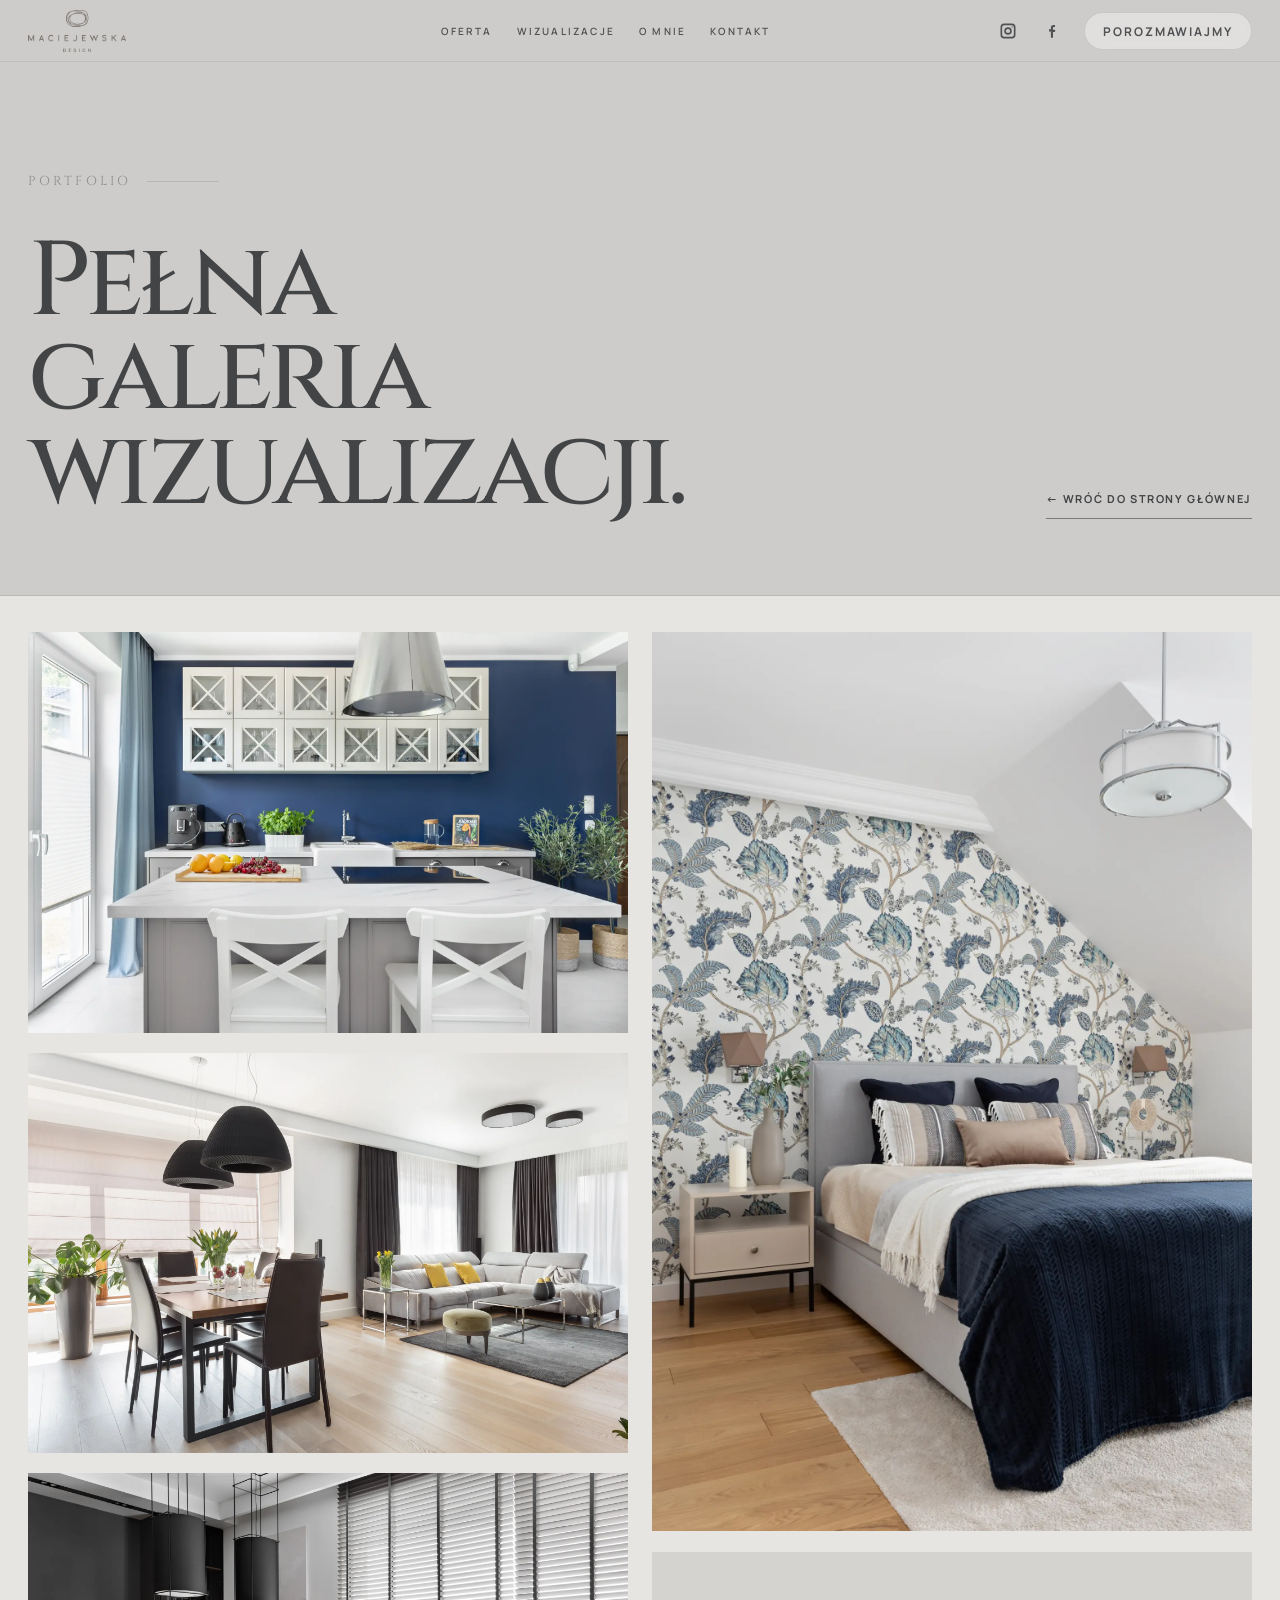
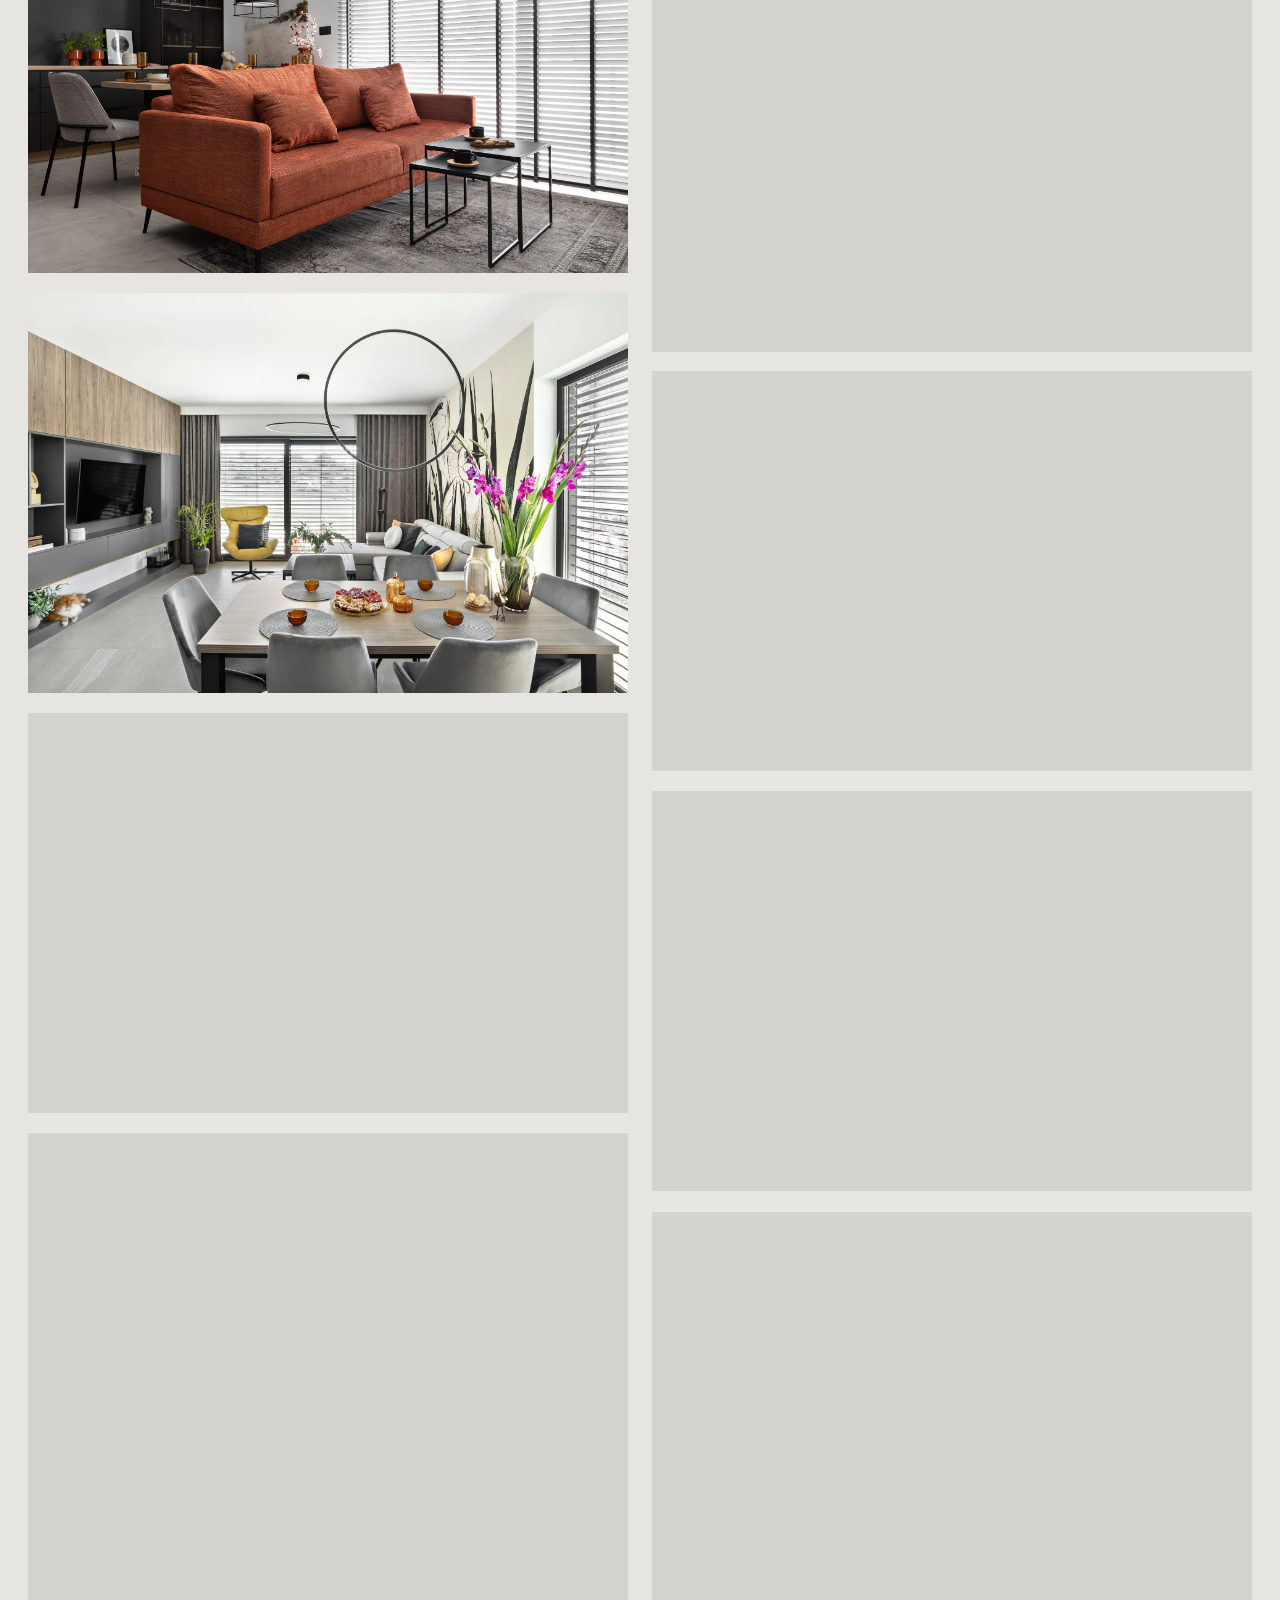
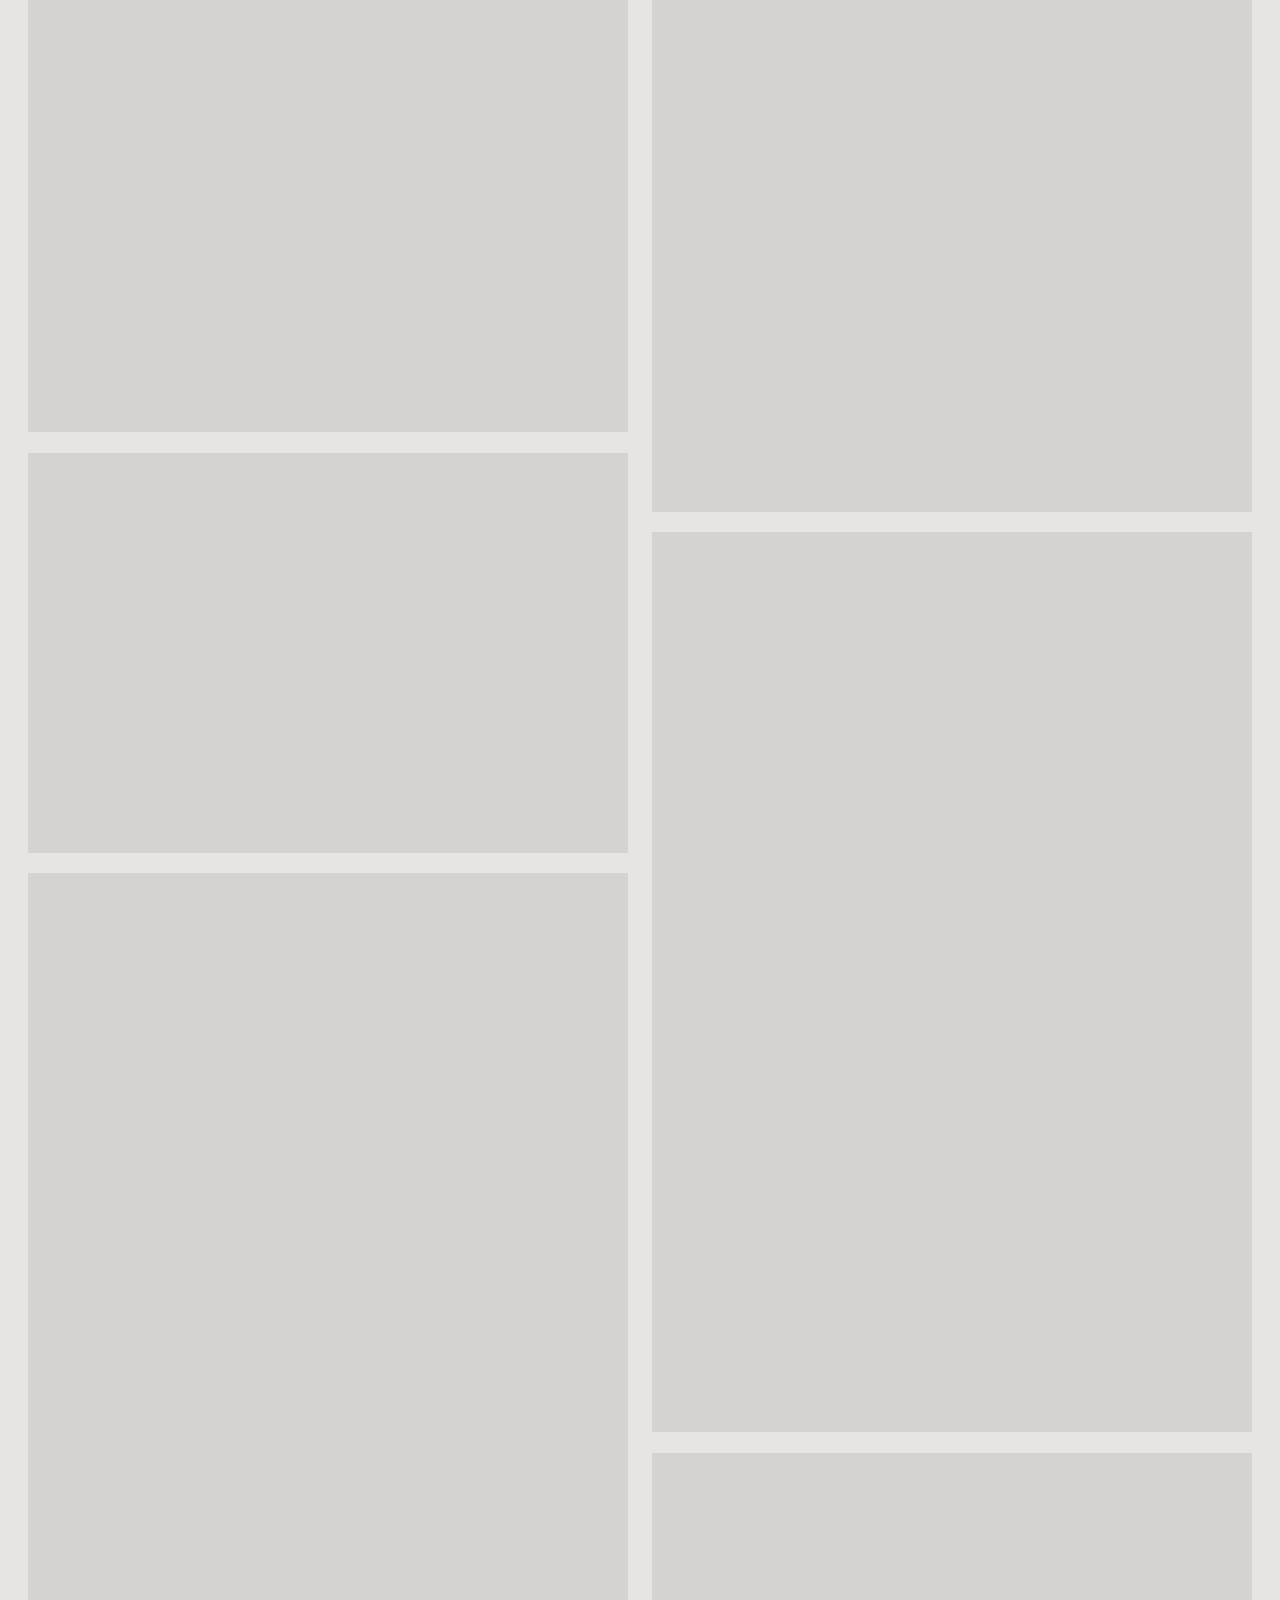
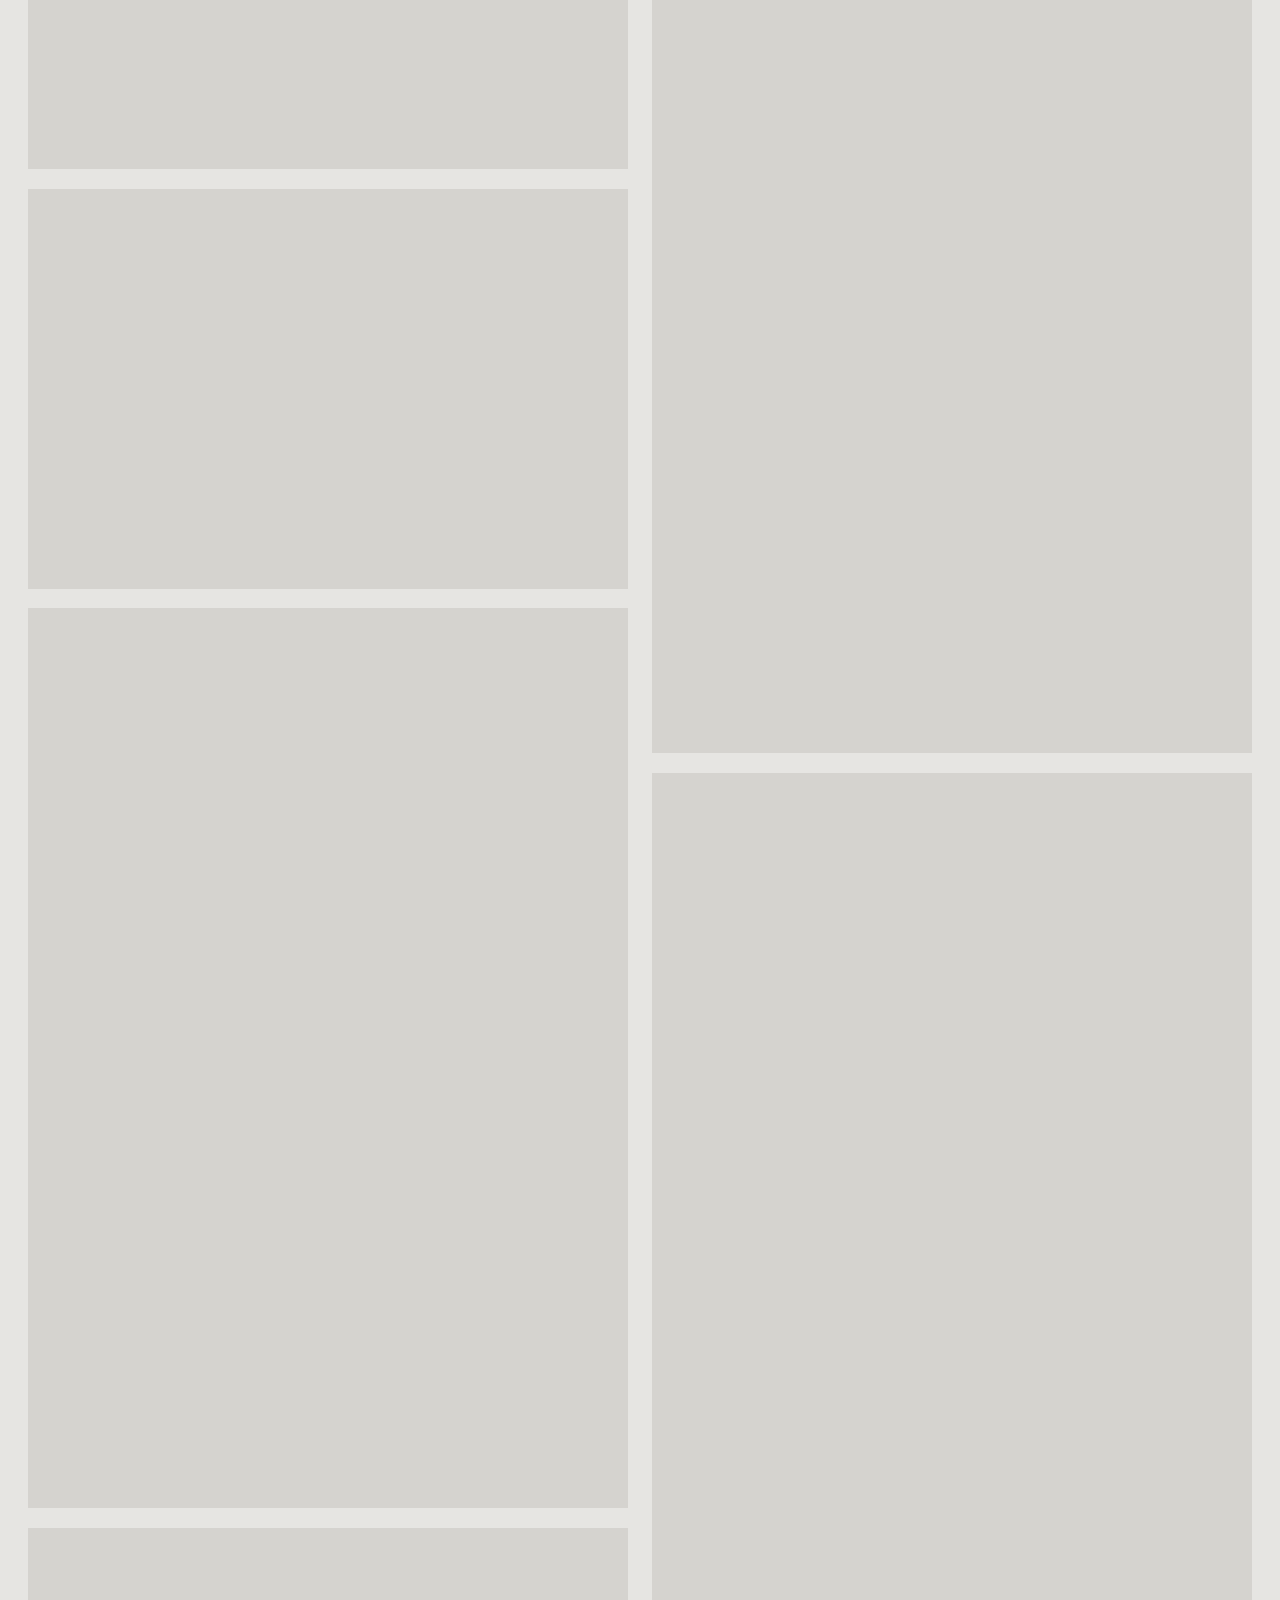
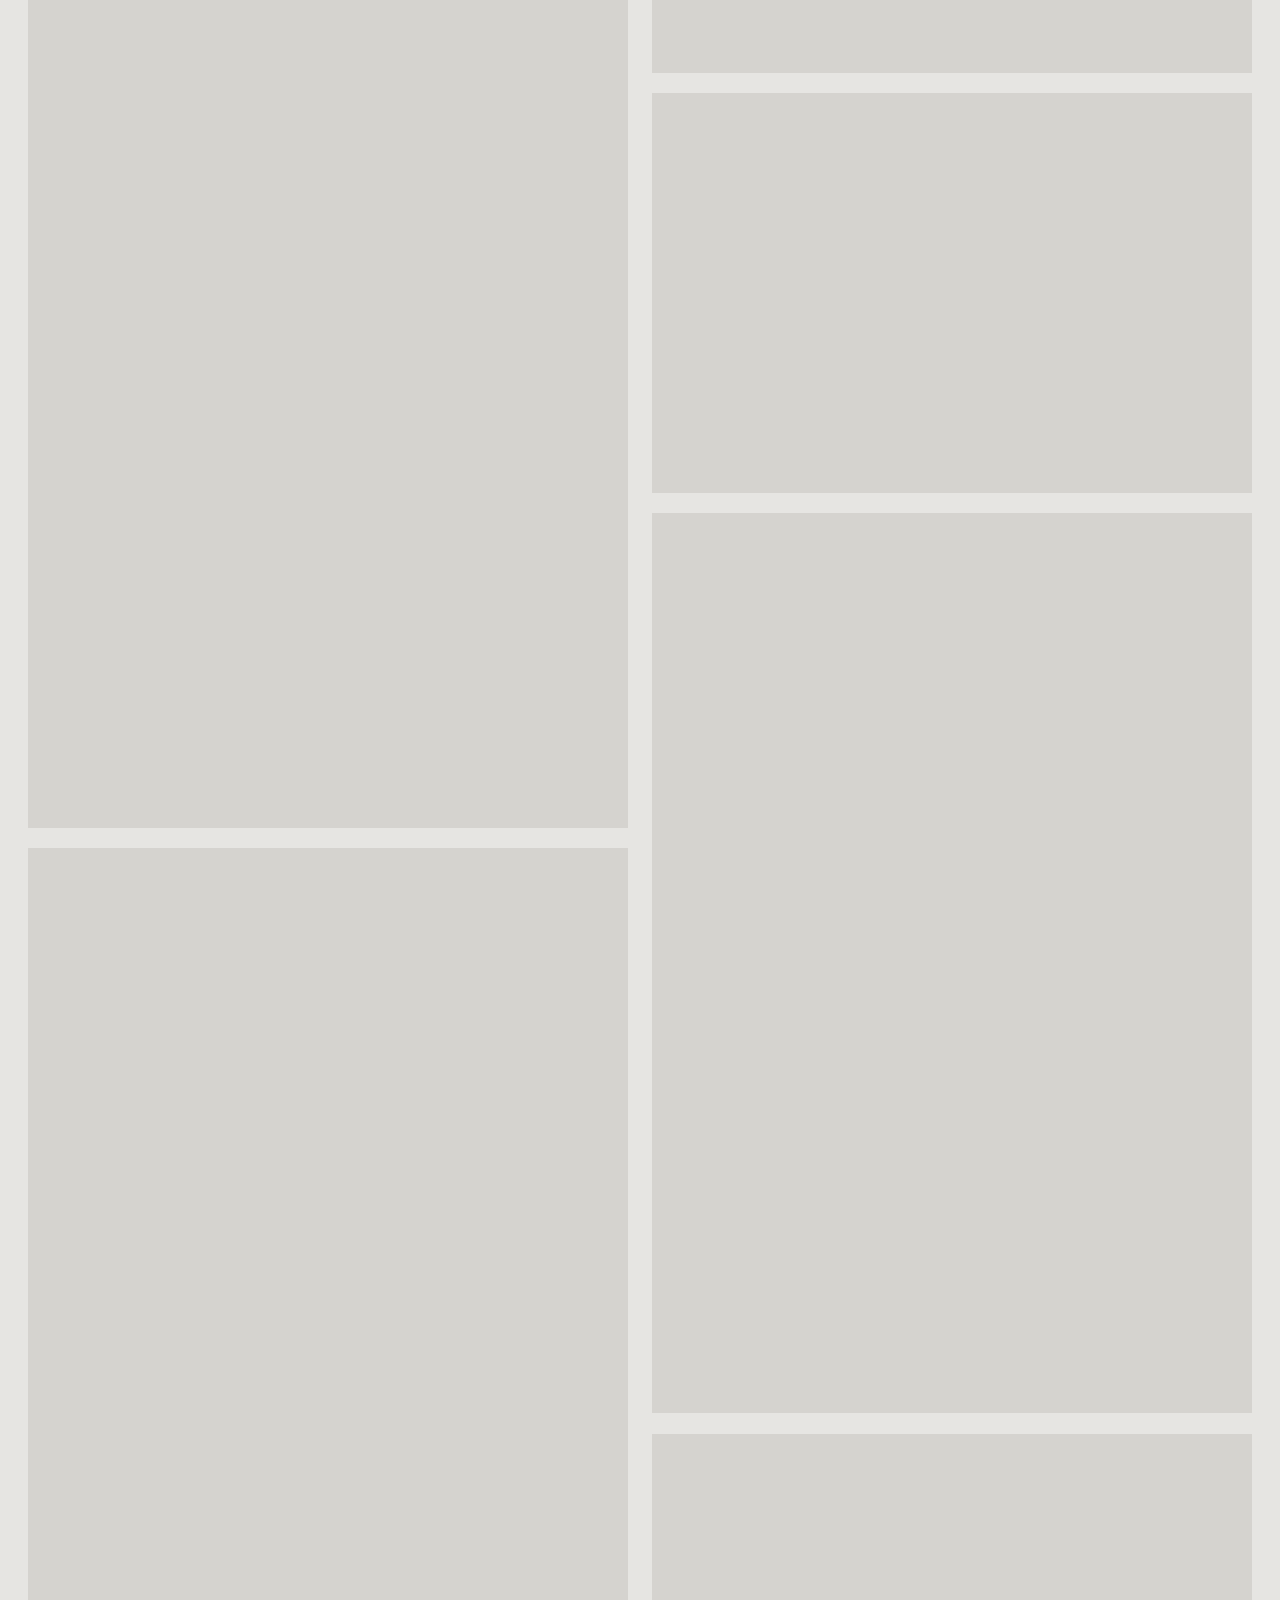
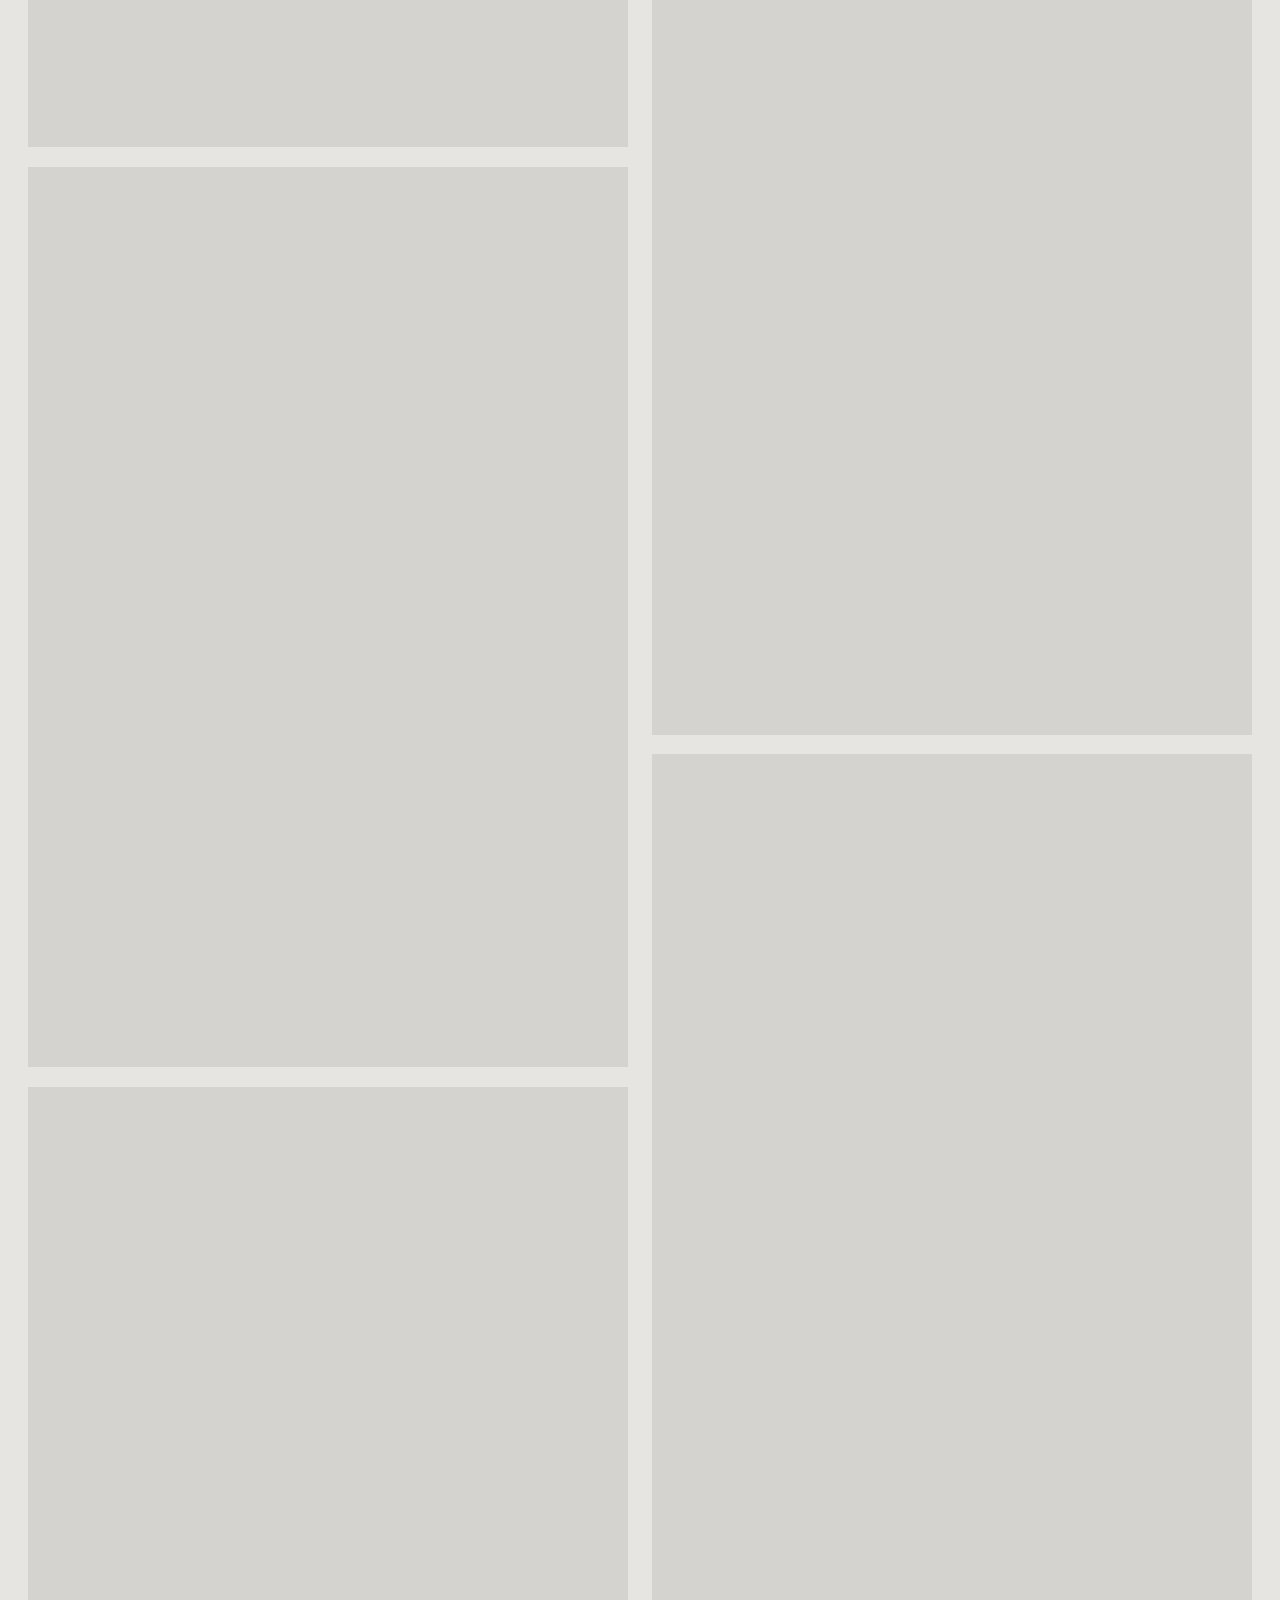
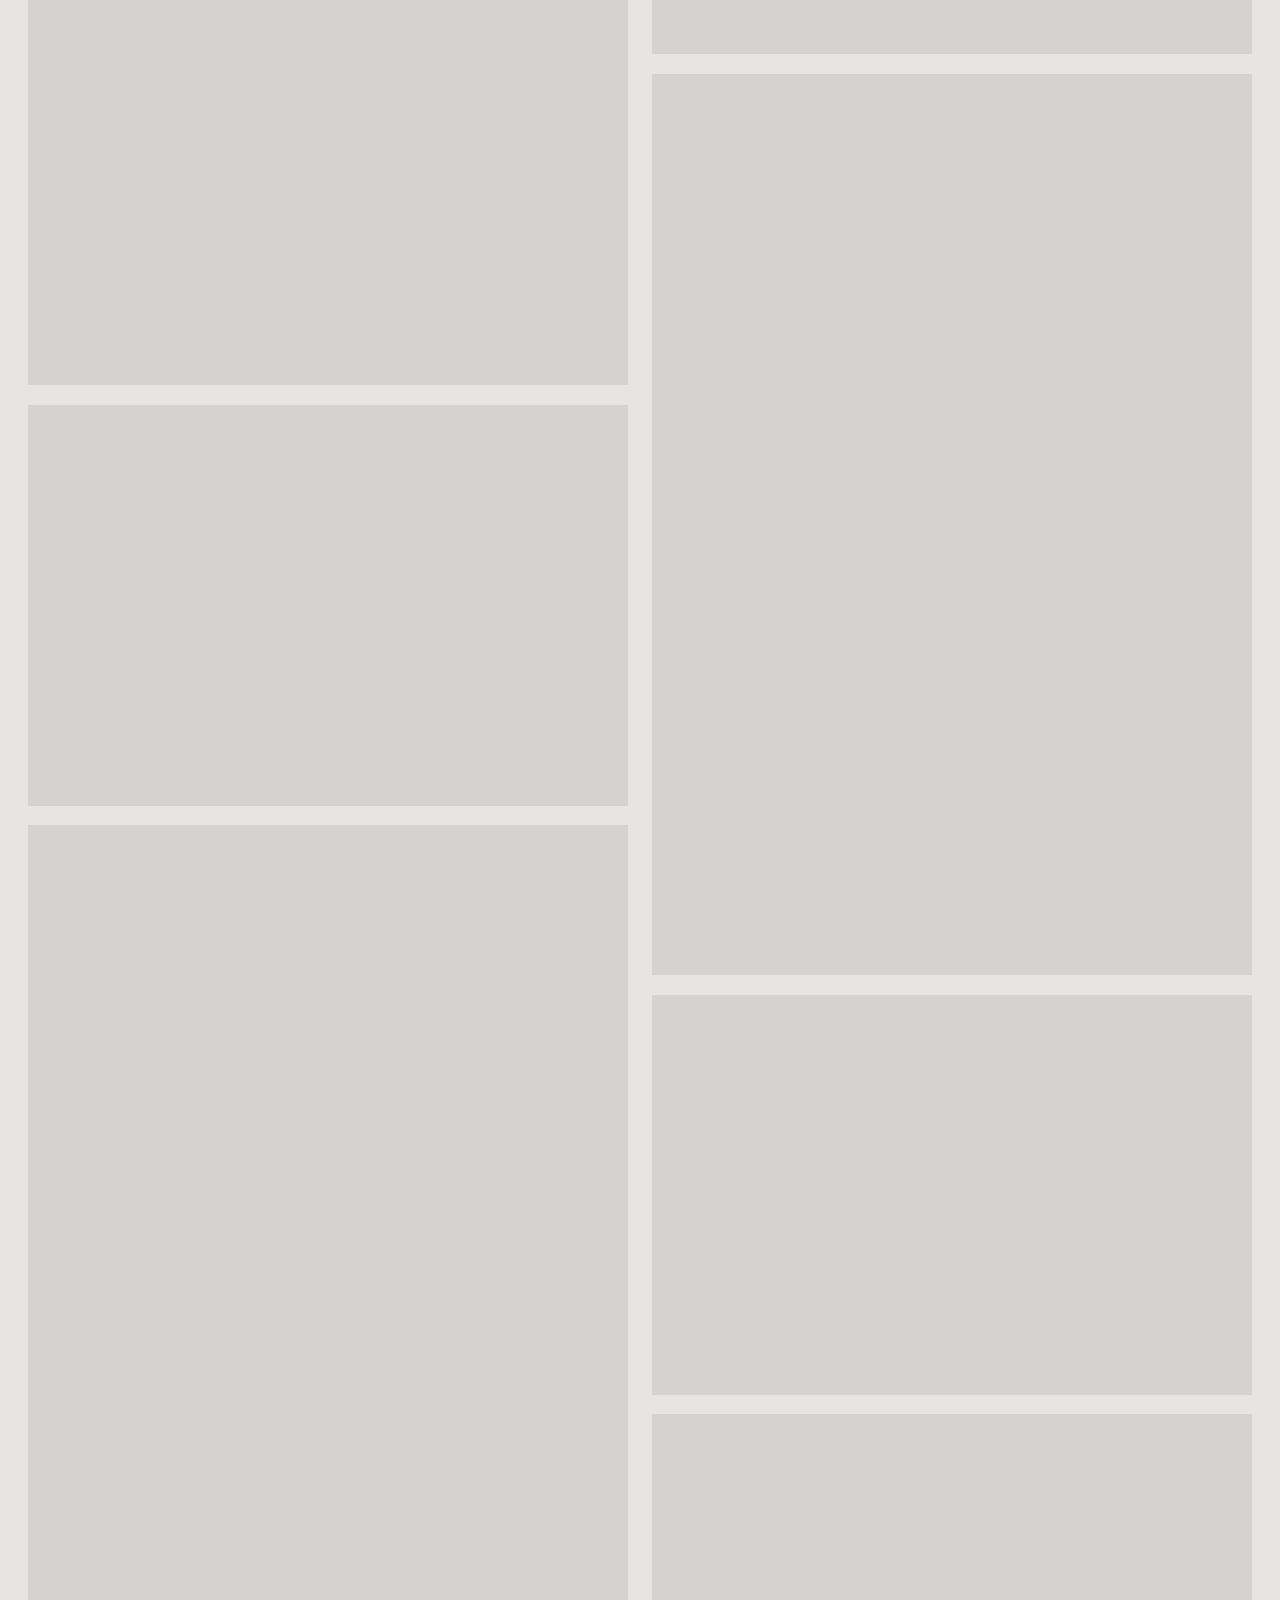
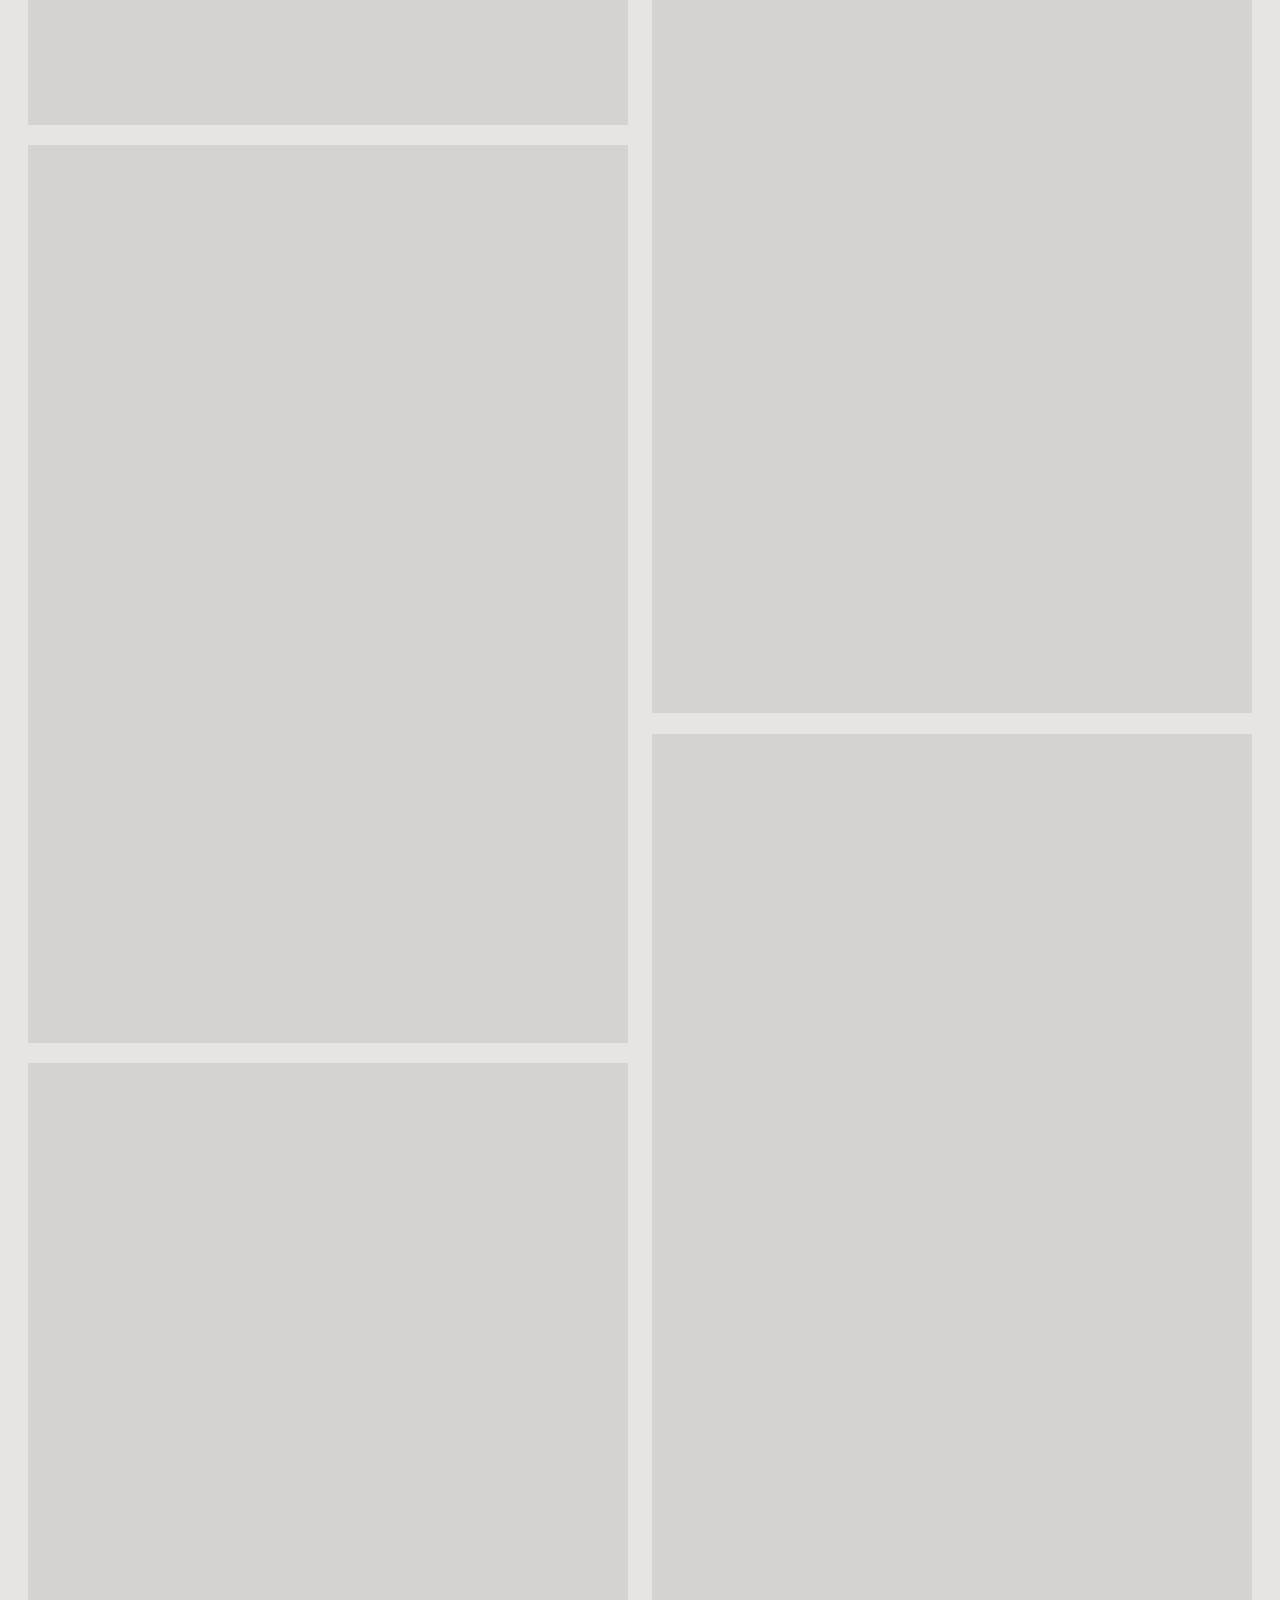
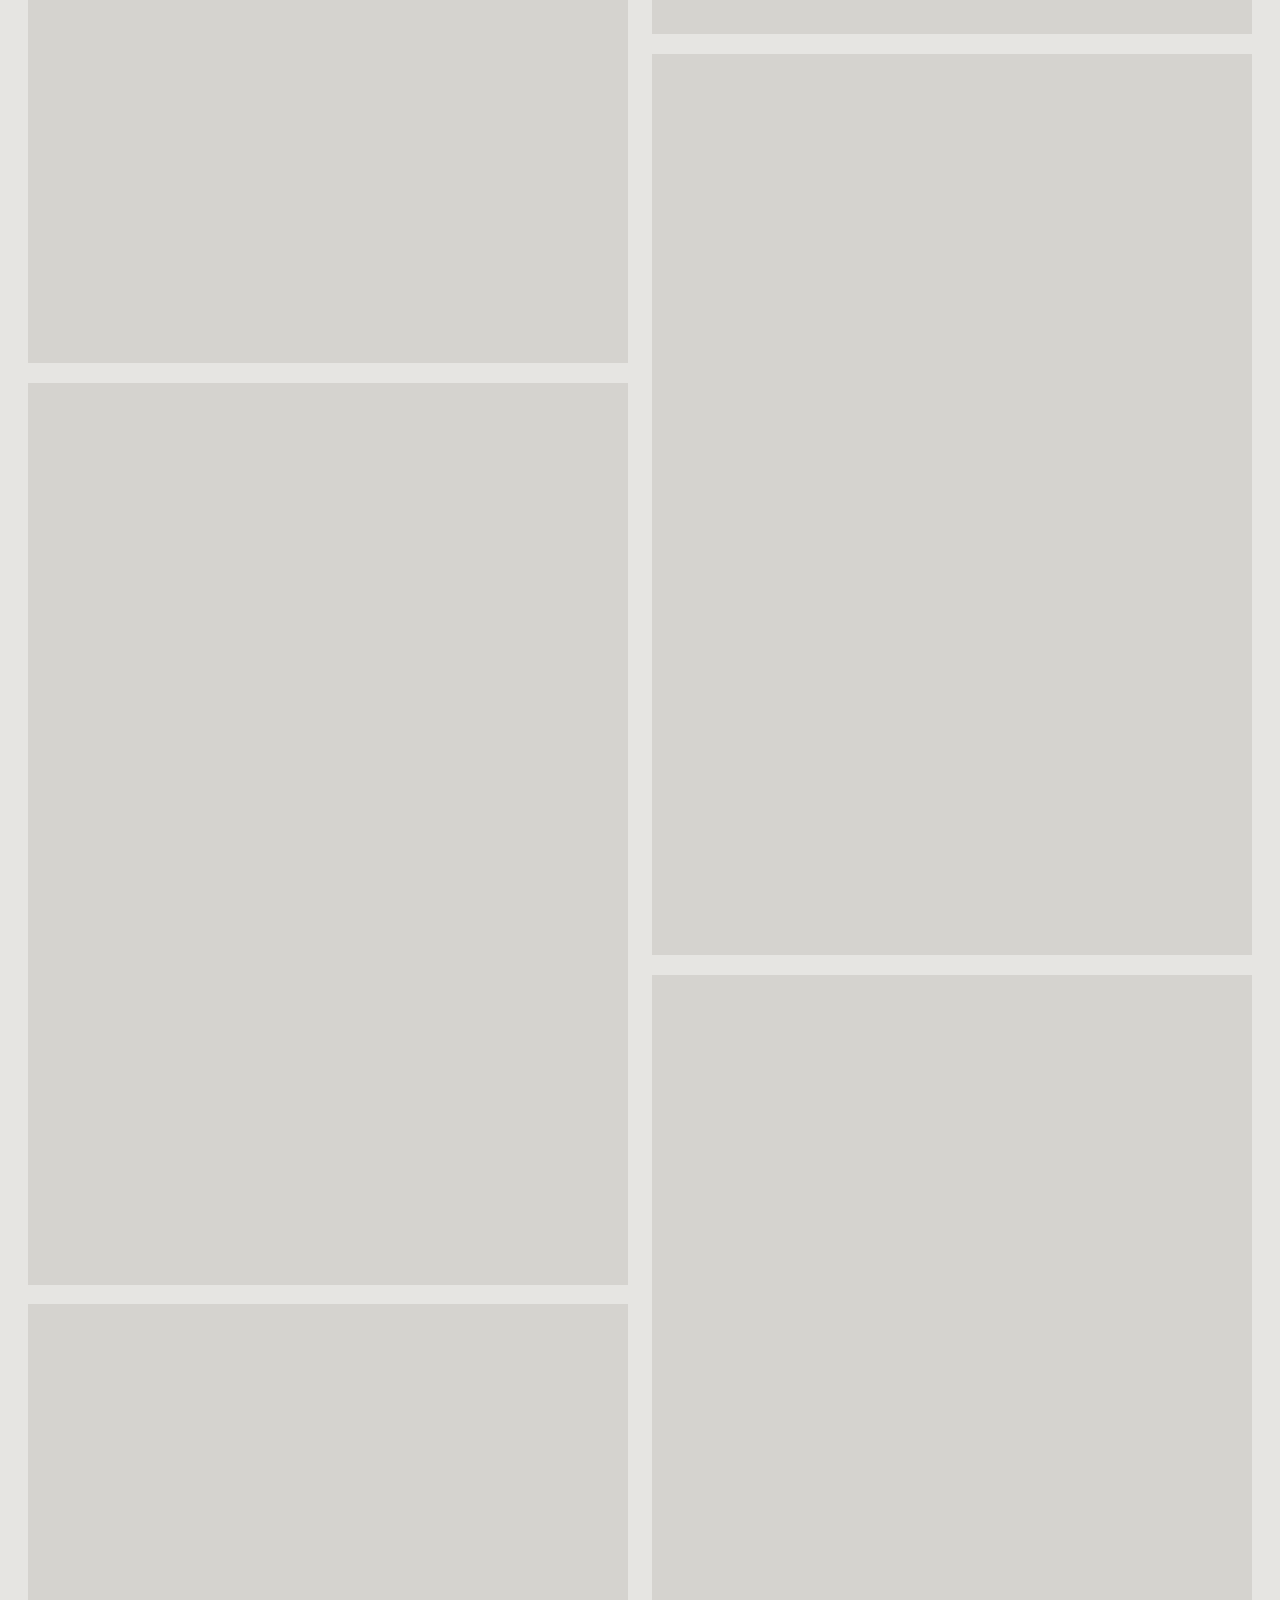
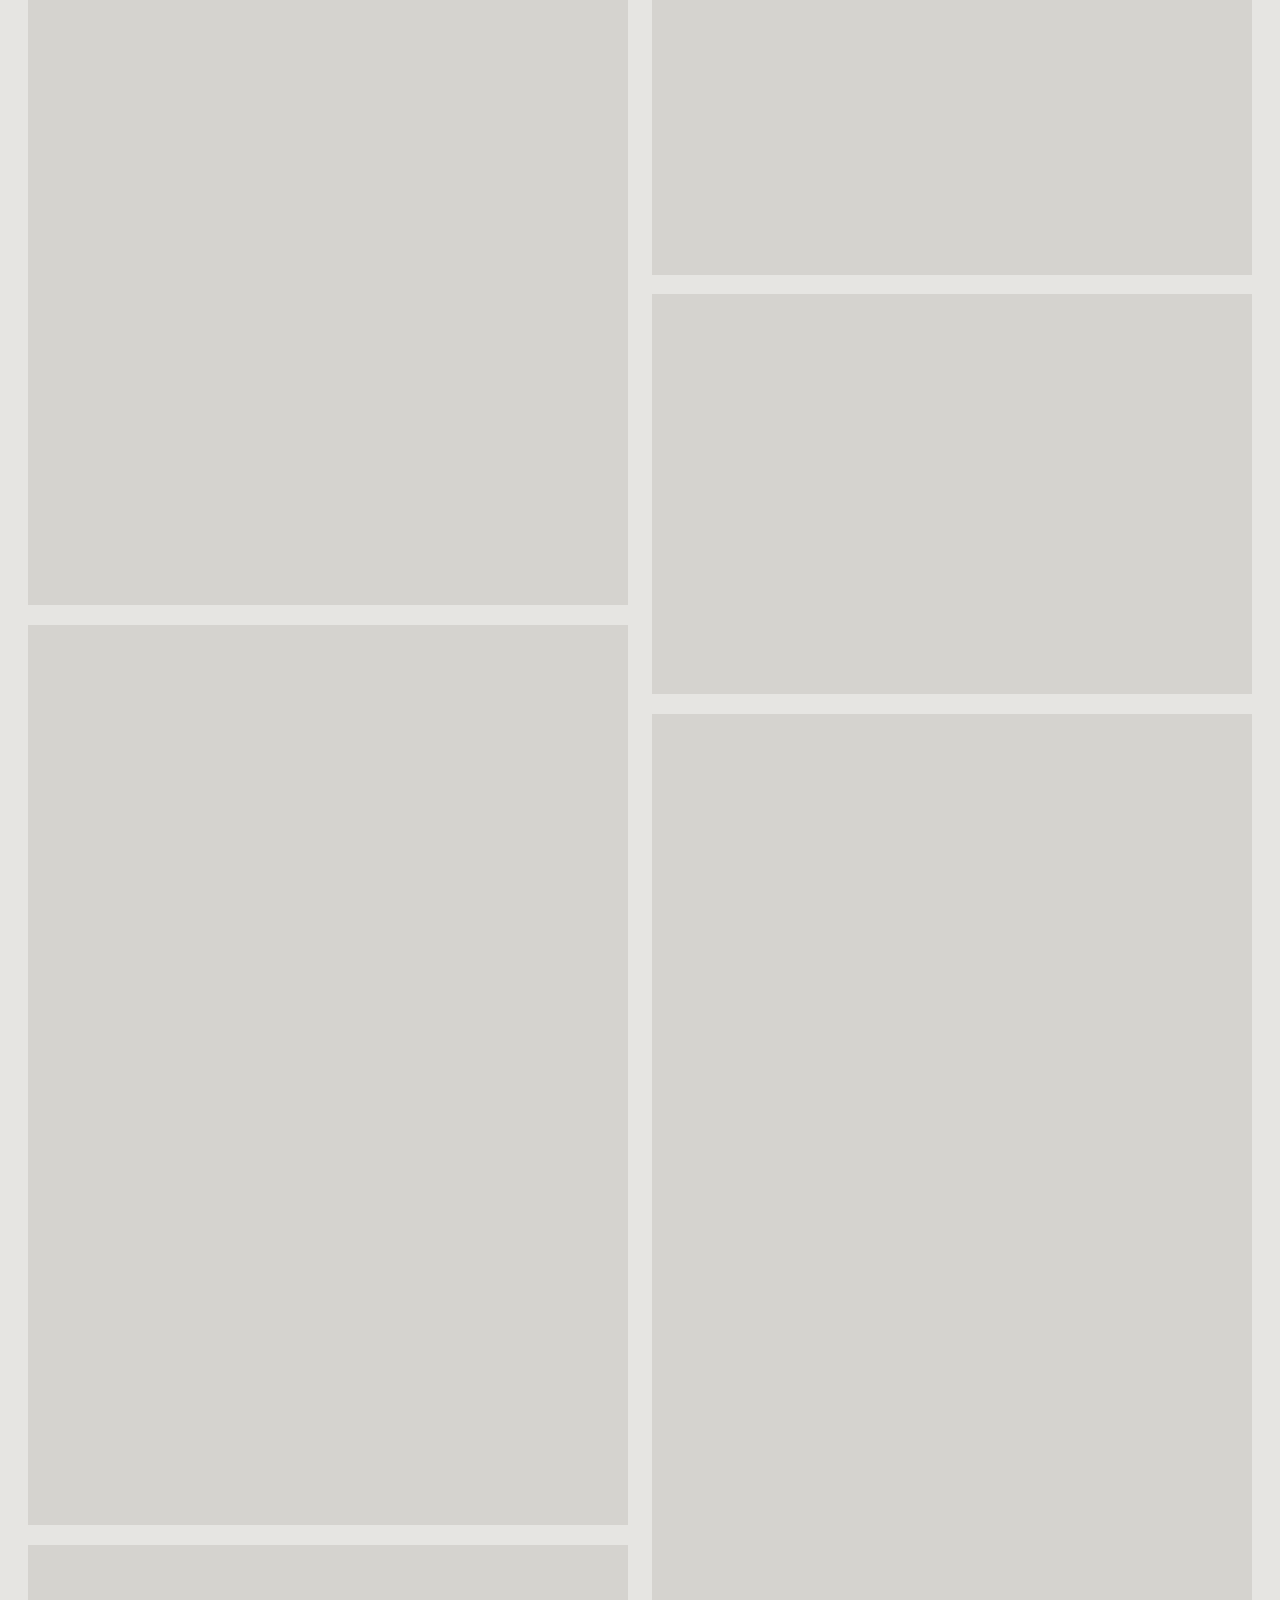
==== commit 8112bf46: "Add files via upload" ====
--- a/galeria.html
+++ b/galeria.html
@@ -8,7 +8,7 @@
 <link href="https://fonts.googleapis.com" rel="preconnect"/>
 <link crossorigin="" href="https://fonts.gstatic.com" rel="preconnect"/>
 <link href="https://fonts.googleapis.com/css2?family=Cinzel:wght@400;500;600&family=Manrope:wght@400;500;600;700&display=swap" rel="stylesheet"/>
-<link href="style.css?v=31" rel="stylesheet"/>
+<link href="style.css?v=32" rel="stylesheet"/>
 </head>
 <body class="gallery-page">
 <header class="site-header is-scrolled" id="siteHeader">
@@ -159,6 +159,6 @@
 <a href="#">Powrót na górę ↑</a>
 </div>
 </footer>
-<script src="script.js?v=27"></script>
+<script src="script.js?v=28"></script>
 </body>
 </html>
--- a/style.css
+++ b/style.css
@@ -1196,6 +1196,66 @@
   }
 }
 
+/* Finalne porządki: sekcja o studio bez tymczasowego portretu. */
+.about__layout{
+  grid-template-columns:1fr!important;
+}
+
+.about__content{
+  width:min(100%,1120px);
+  padding-right:0!important;
+}
+
+.about__dynamic-title{
+  max-width:13ch;
+}
+
+/* Mobilne menu jako jeden pasek połączony z nagłówkiem. */
+@media(max-width:980px){
+  body .site-nav{
+    top:var(--header-h)!important;
+    left:0!important;
+    right:0!important;
+    width:100%!important;
+    max-height:0!important;
+    padding:0 var(--container)!important;
+    gap:0!important;
+    overflow:hidden!important;
+    opacity:1!important;
+    pointer-events:none!important;
+    transform:none!important;
+    border:0!important;
+    border-top:1px solid rgba(255,255,255,.10)!important;
+    border-radius:0!important;
+    background:#111212!important;
+    box-shadow:0 18px 36px rgba(0,0,0,.16)!important;
+    transition:max-height .42s cubic-bezier(.22,1,.36,1),padding .42s cubic-bezier(.22,1,.36,1)!important;
+  }
+
+  body.menu-open .site-nav{
+    max-height:520px!important;
+    padding-top:18px!important;
+    padding-bottom:22px!important;
+    pointer-events:auto!important;
+  }
+
+  body .site-nav > a,
+  body .site-nav__extras > a{
+    width:100%!important;
+    padding:14px 0!important;
+    border-bottom:1px solid rgba(255,255,255,.10)!important;
+  }
+
+  body .site-nav__extras{
+    width:100%!important;
+    gap:0!important;
+  }
+
+  body .site-nav__extras > a:last-child{
+    border-bottom:0!important;
+  }
+}
+
 
 /* ============================================================
    V31 — rozbudowana galeria wizualizacji
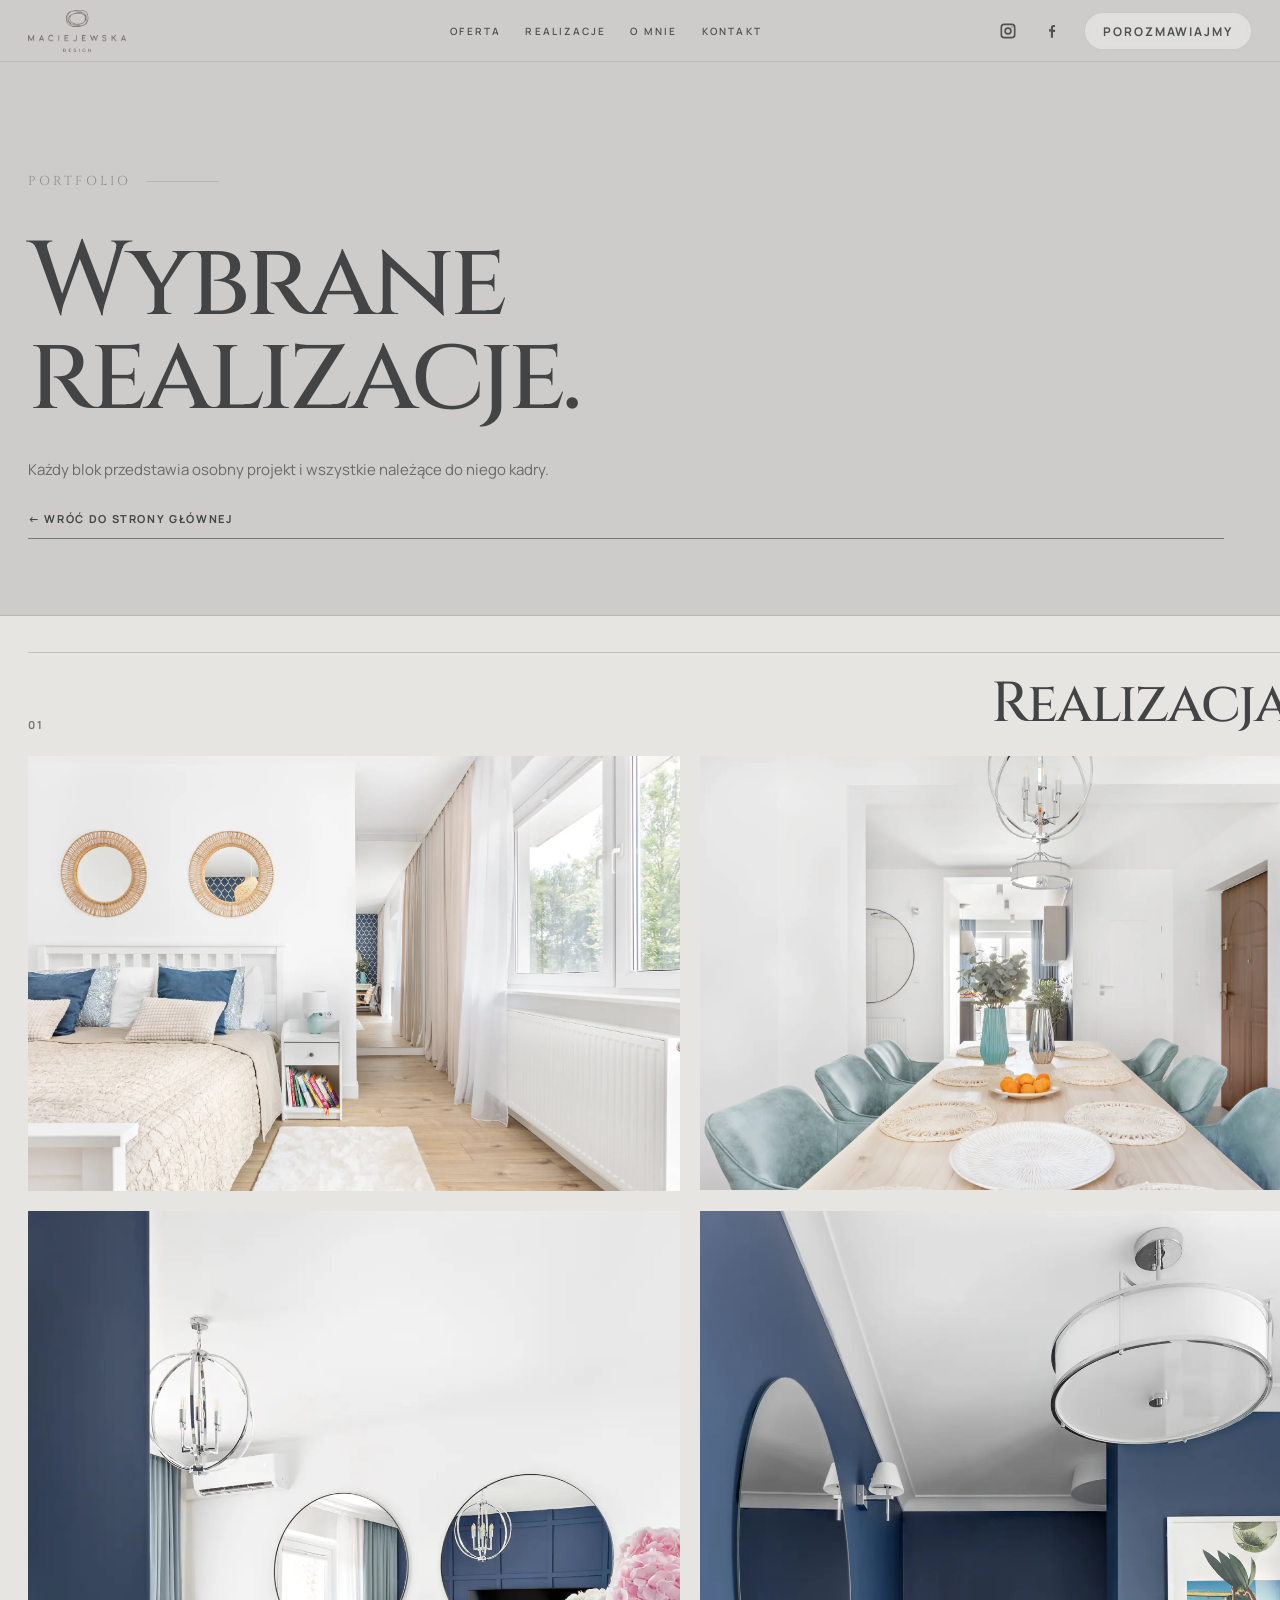
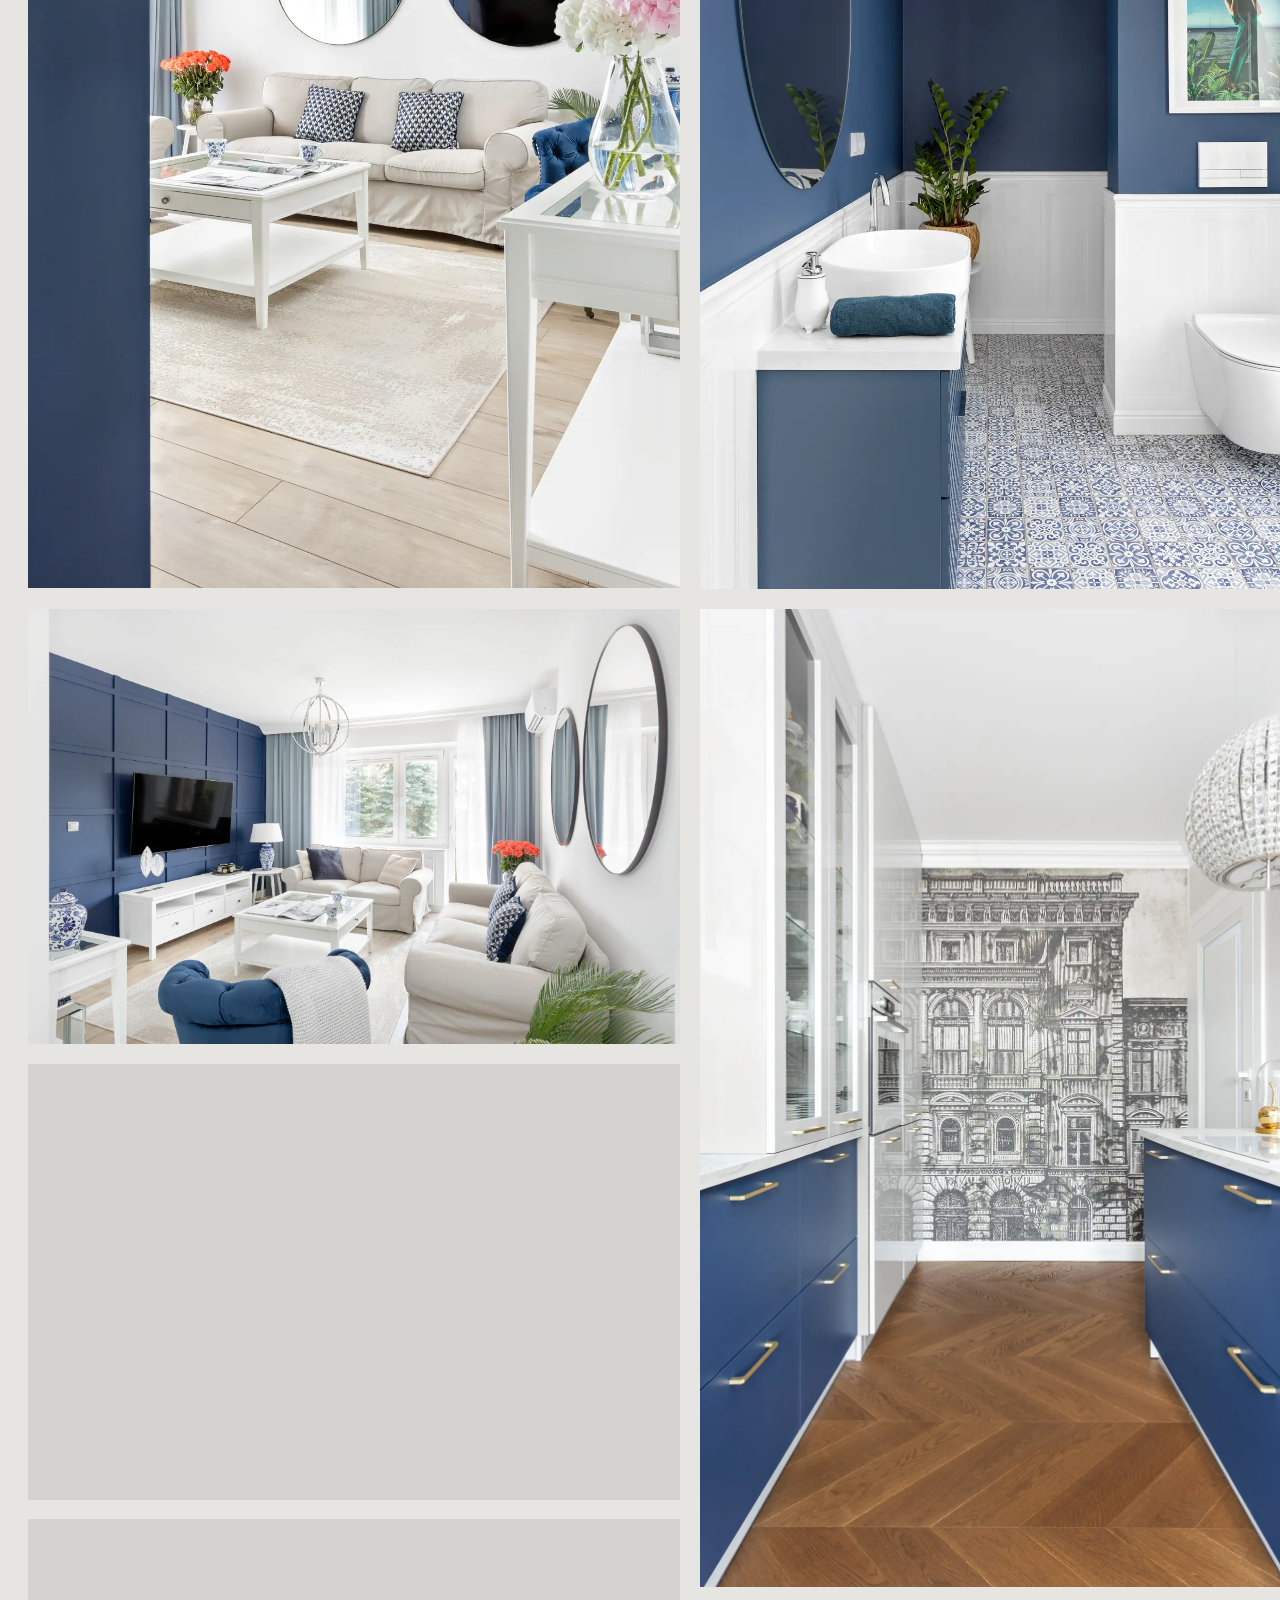
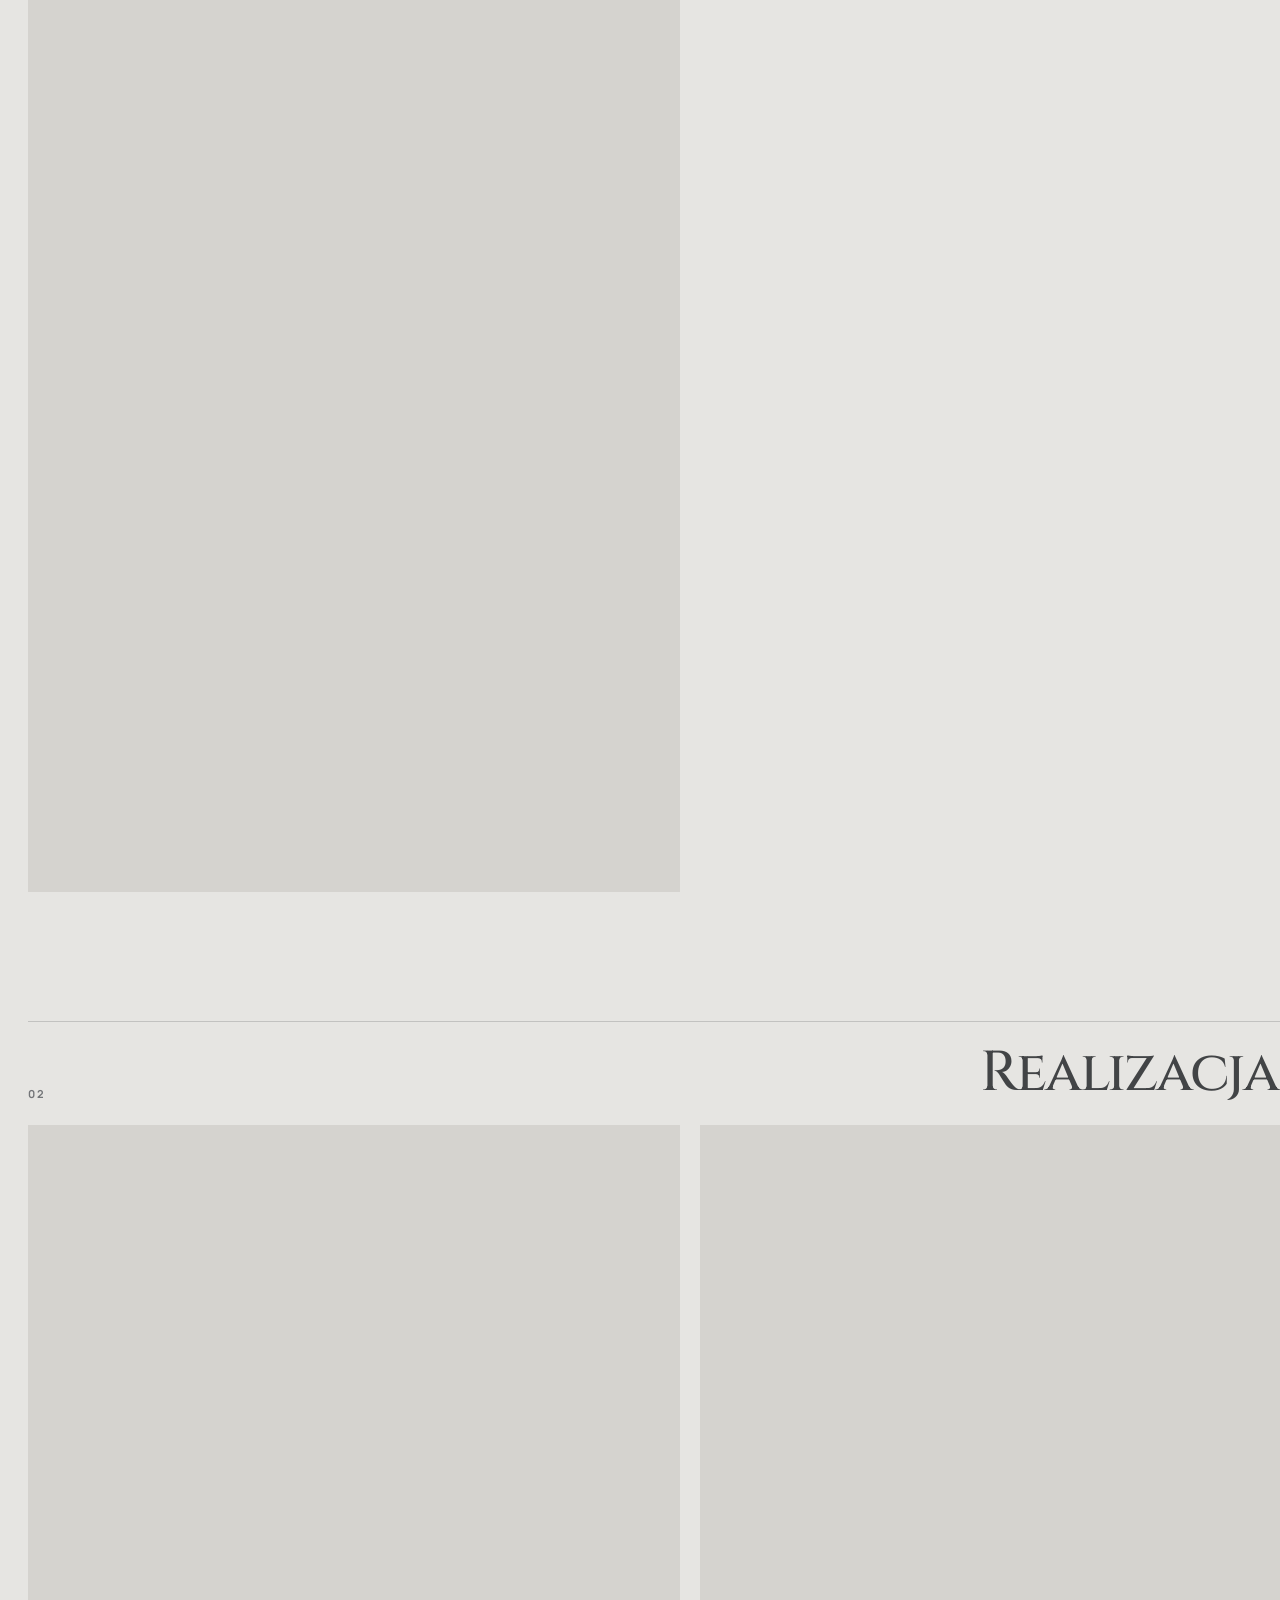
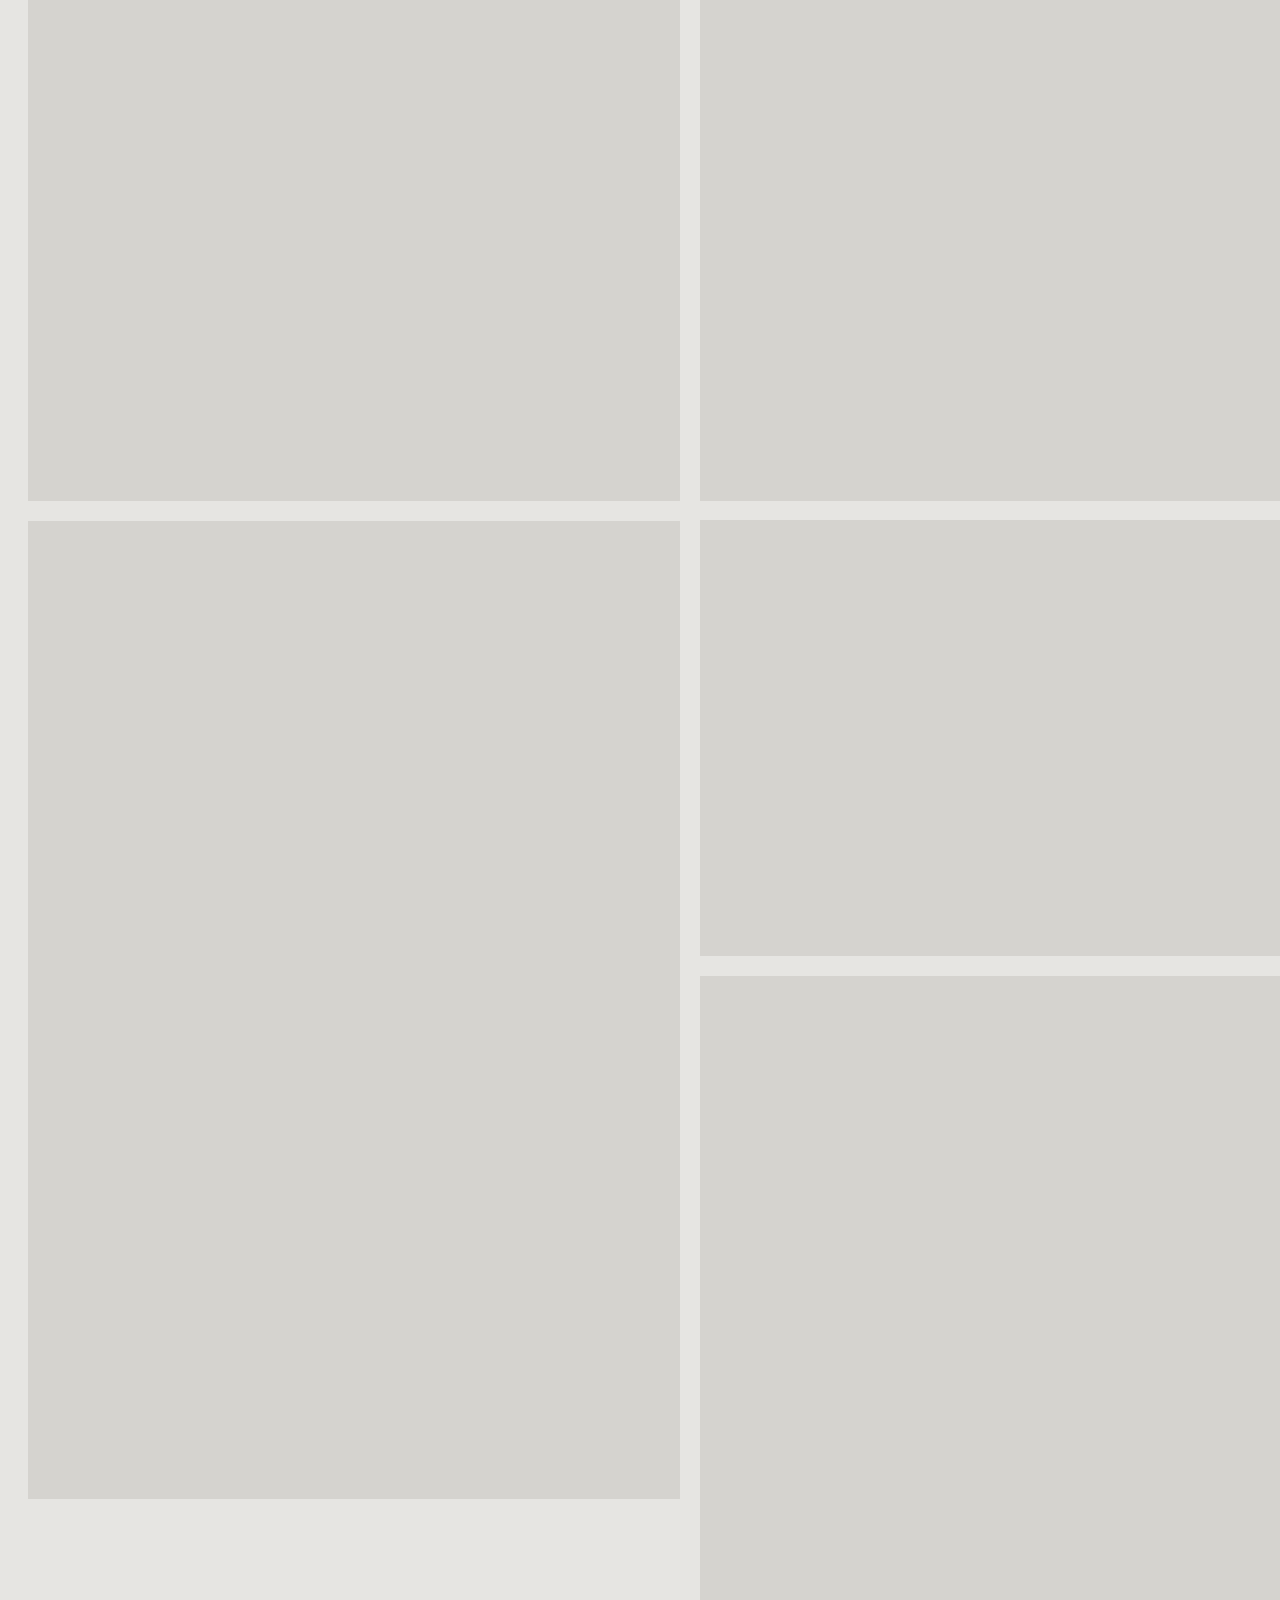
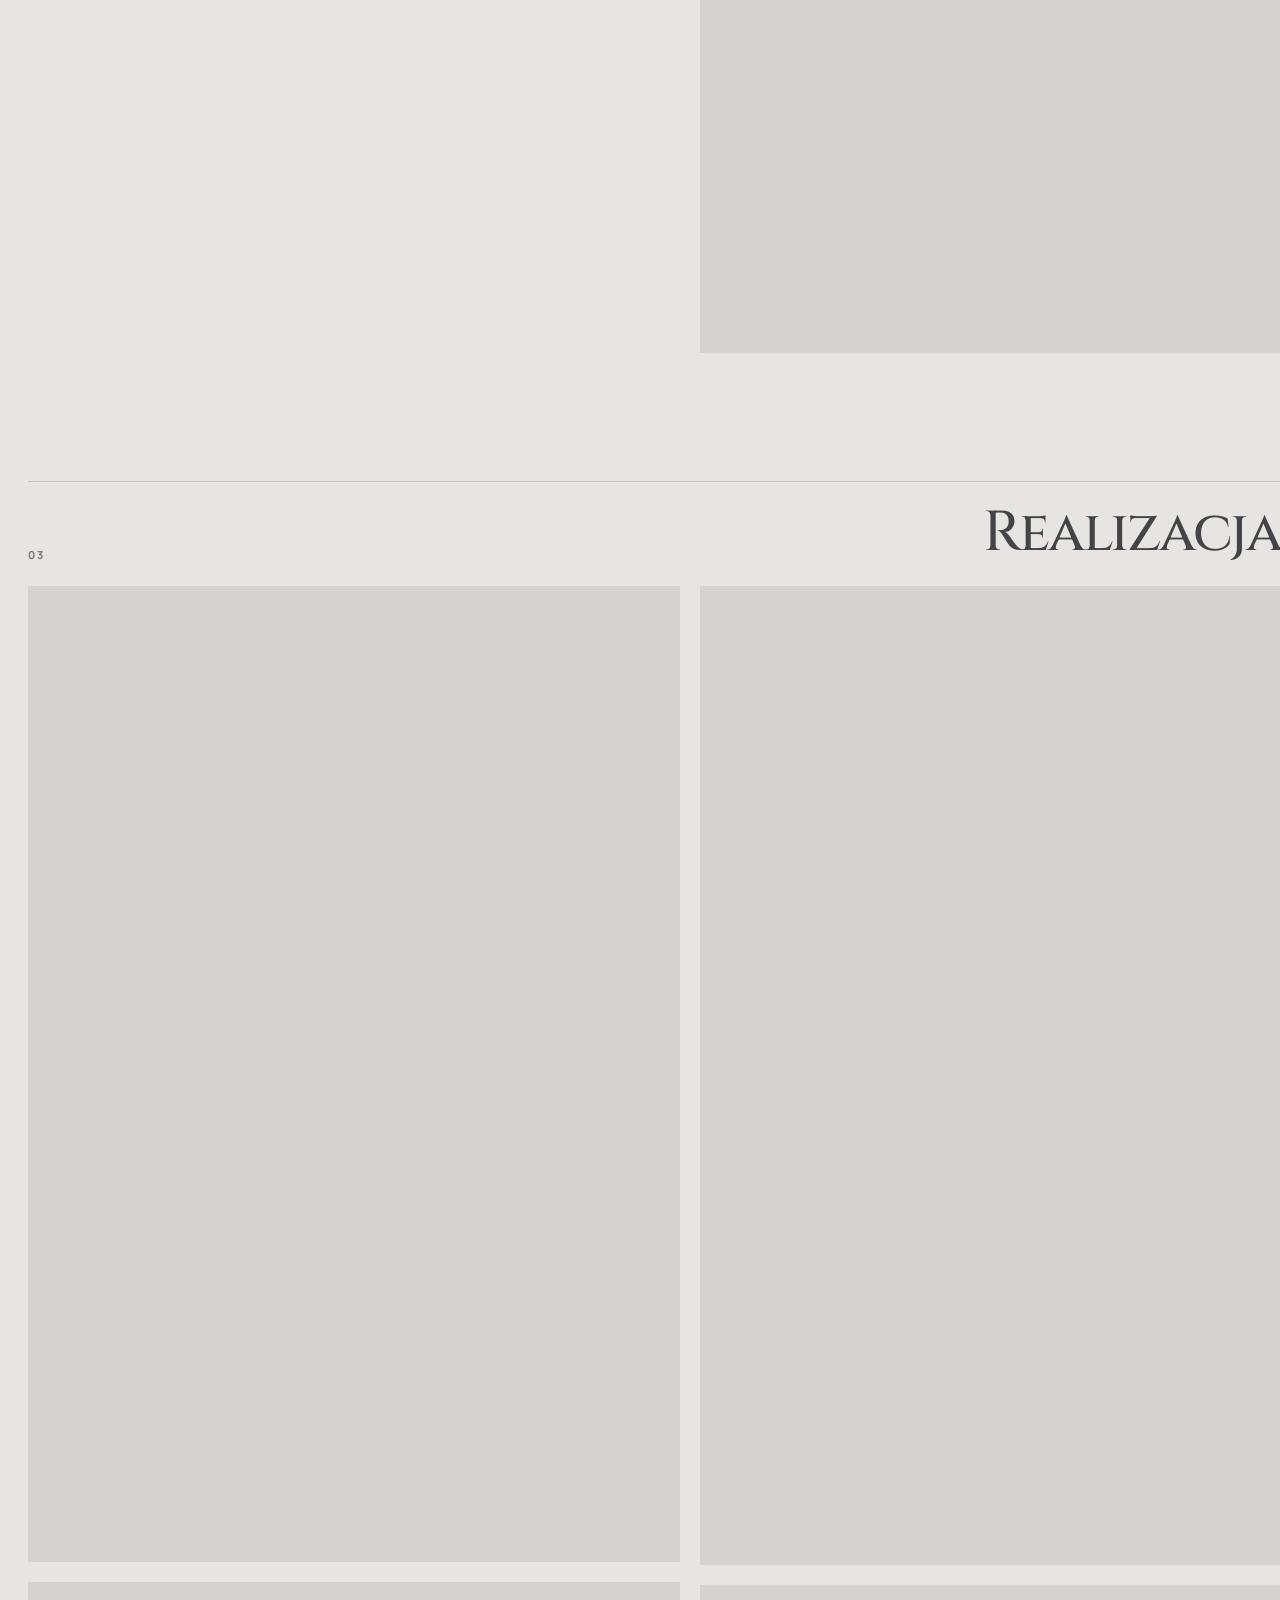
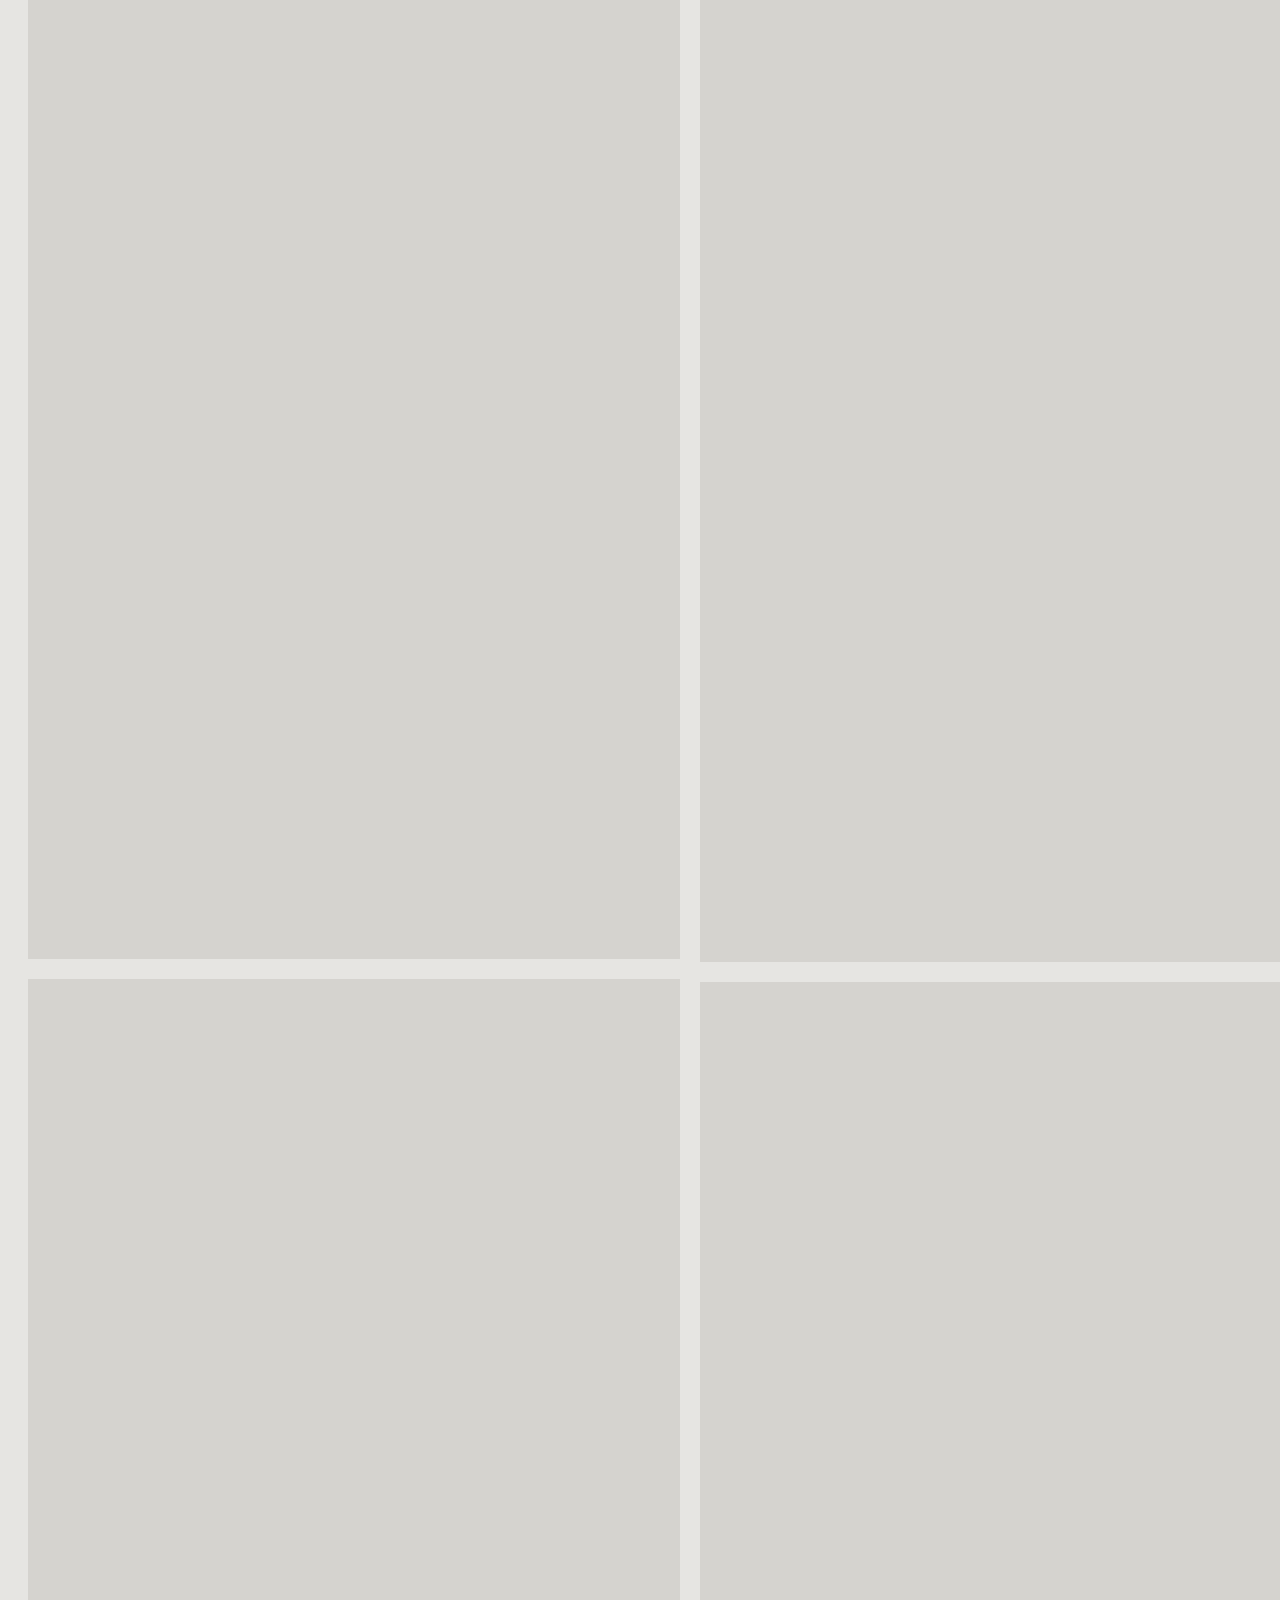
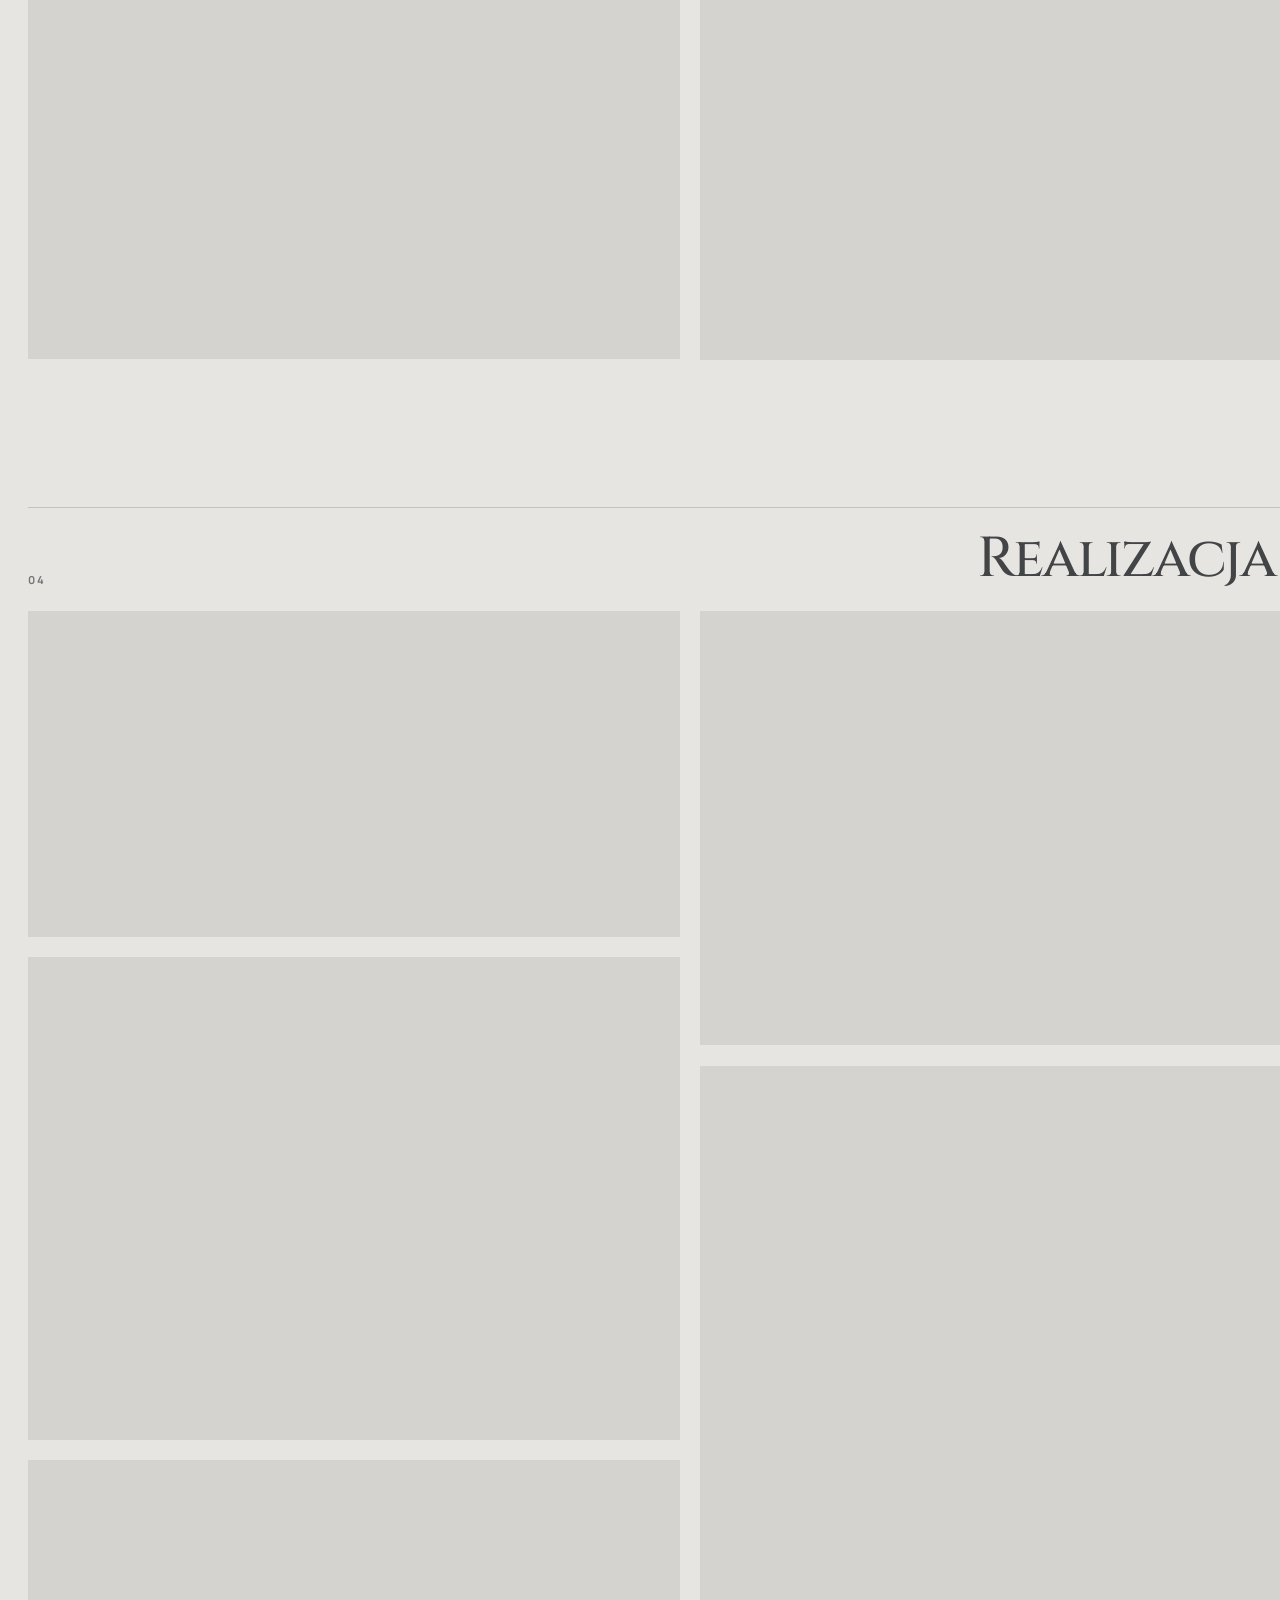
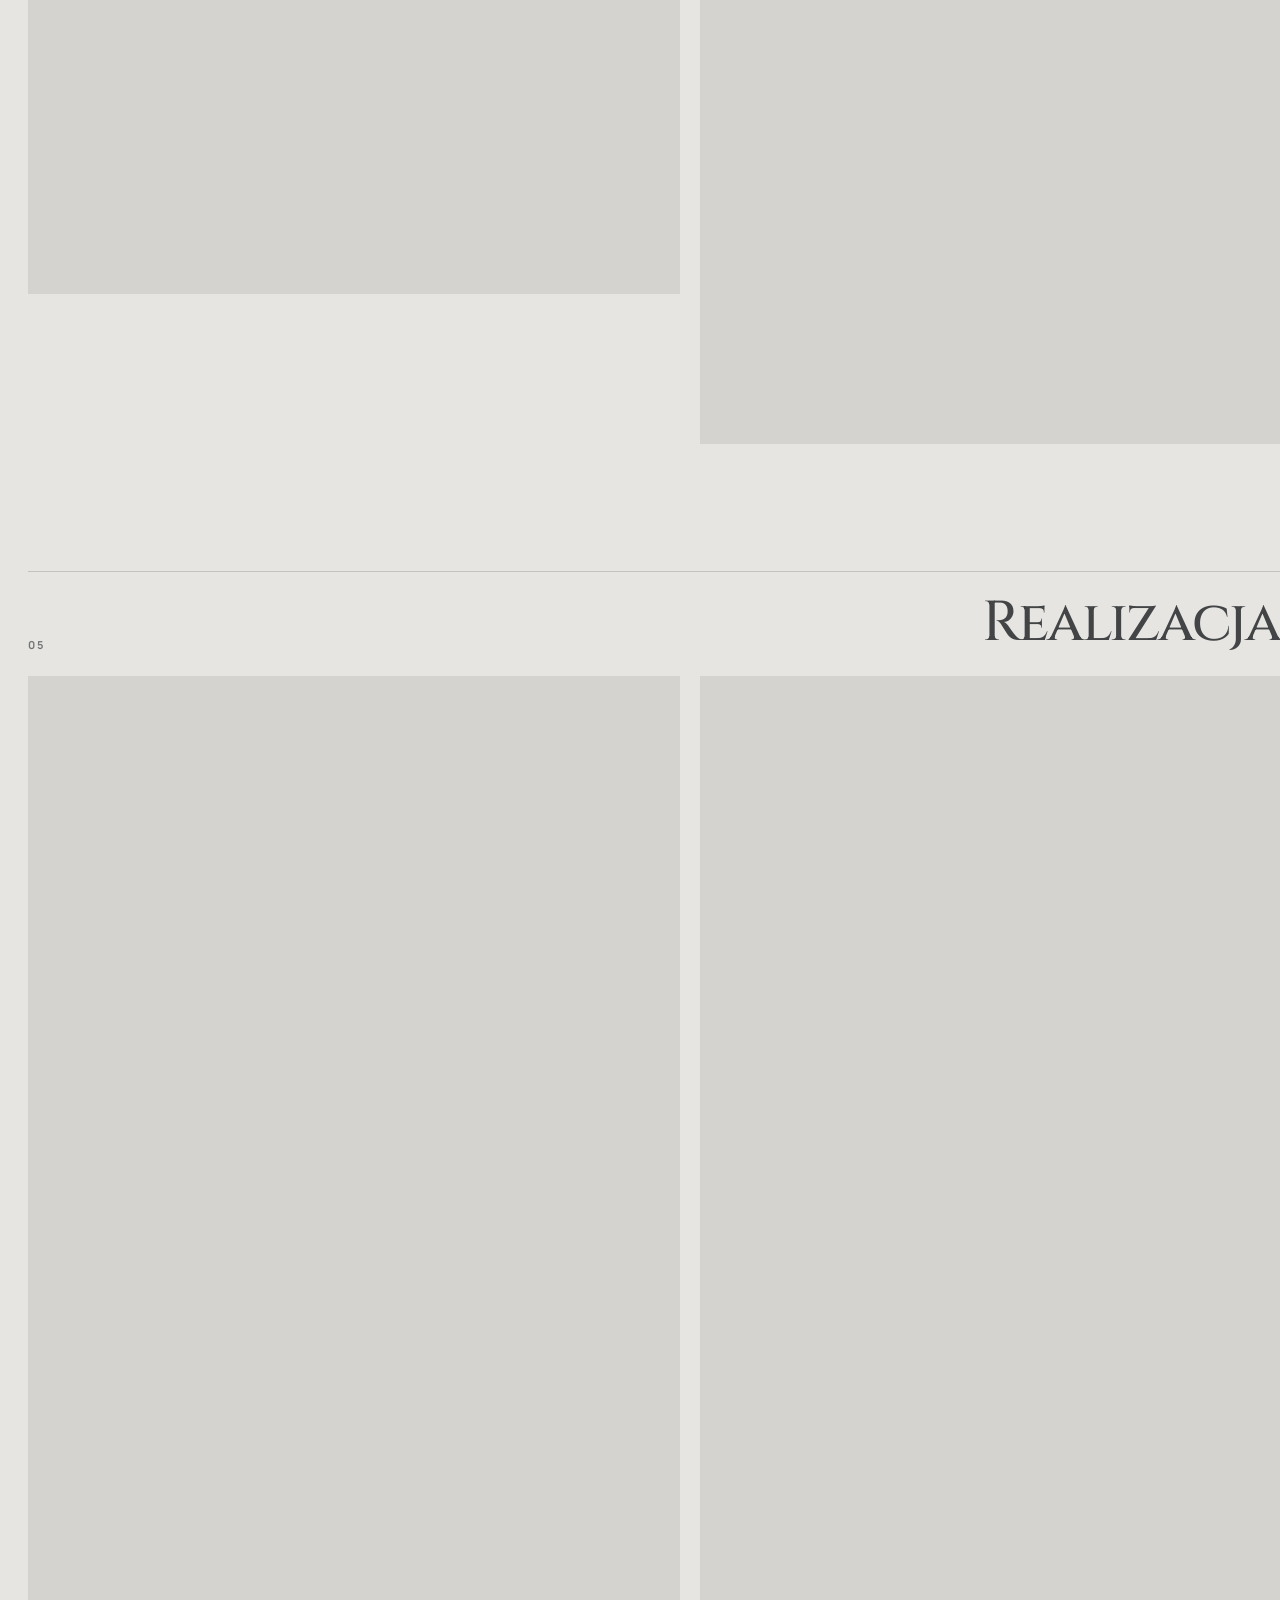
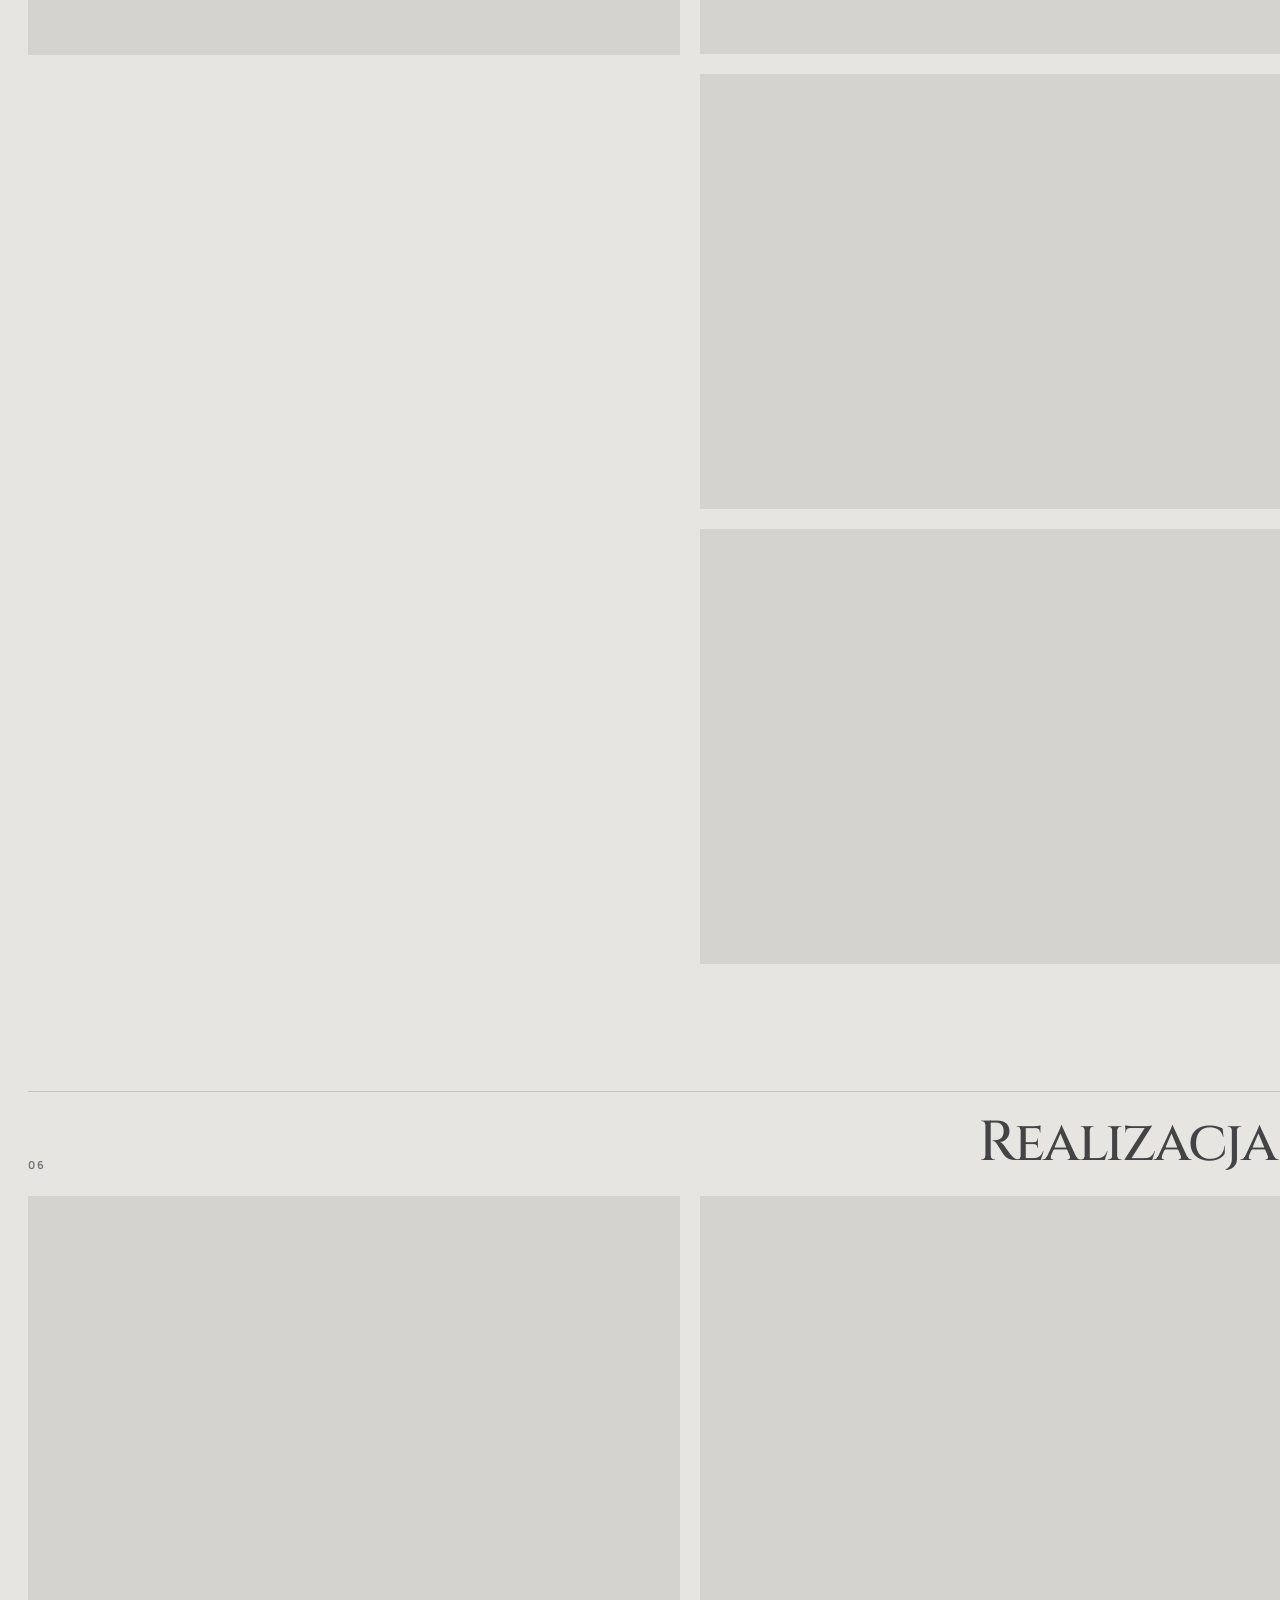
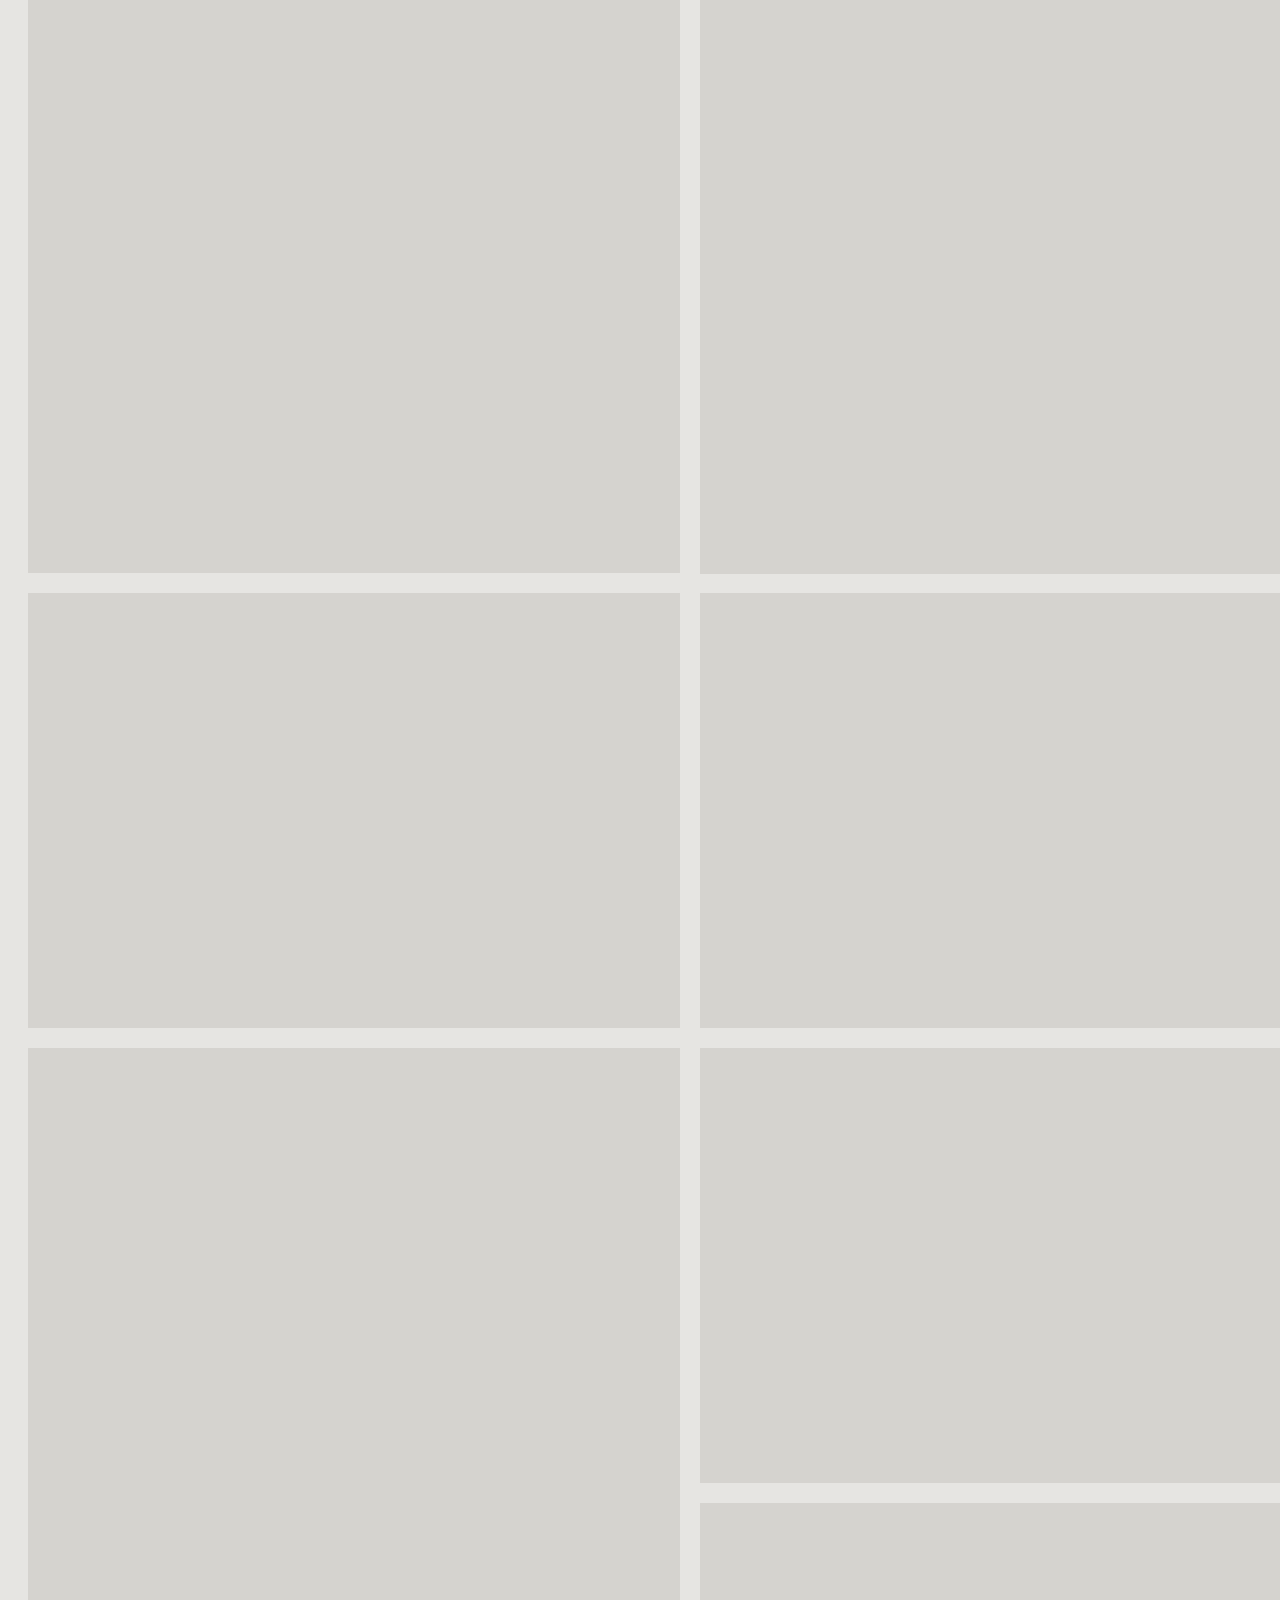
==== commit e2dcc64b: "Add files via upload" ====
--- a/galeria.html
+++ b/galeria.html
@@ -3,12 +3,12 @@
 <head>
 <meta charset="utf-8"/>
 <meta content="width=device-width, initial-scale=1.0" name="viewport"/>
-<title>Galeria wizualizacji — Maciejewska Design</title>
-<meta content="Wybrane wizualizacje wnętrz Maciejewska Design." name="description"/>
+<title>Realizacje — Maciejewska Design</title>
+<meta content="Wybrane realizacje wnętrz Maciejewska Design, uporządkowane w osobne projekty." name="description"/>
 <link href="https://fonts.googleapis.com" rel="preconnect"/>
 <link crossorigin="" href="https://fonts.gstatic.com" rel="preconnect"/>
 <link href="https://fonts.googleapis.com/css2?family=Cinzel:wght@400;500;600&family=Manrope:wght@400;500;600;700&display=swap" rel="stylesheet"/>
-<link href="style.css?v=32" rel="stylesheet"/>
+<link href="style.css?v=34" rel="stylesheet"/>
 </head>
 <body class="gallery-page">
 <header class="site-header is-scrolled" id="siteHeader">
@@ -22,7 +22,7 @@
 </button>
 <nav class="site-nav" id="siteNav">
 <a href="index.html#oferta">Oferta</a>
-<a href="galeria.html">Wizualizacje</a>
+<a href="galeria.html">Realizacje</a>
 <a href="index.html#o-mnie">O mnie</a>
 <a href="index.html#kontakt">Kontakt</a>
 <div class="site-nav__extras mobile-only">
@@ -48,86 +48,111 @@
 <section class="gallery-hero">
 <div class="container gallery-hero__content">
 <span class="section-kicker">Portfolio</span>
-<h1>Pełna galeria wizualizacji.</h1>
+<h1>Wybrane realizacje.</h1>
+<p class="gallery-hero__lead">Każdy blok przedstawia osobny projekt i wszystkie należące do niego kadry.</p>
 <a class="gallery-back" href="index.html#realizacje">← Wróć do strony głównej</a>
 </div>
 </section>
 
 <section class="gallery-grid-section">
-<div class="container gallery-grid">
-<figure class="gallery-card"><img alt="Wnętrze Maciejewska Design — kadr 01" decoding="async" height="1216" loading="lazy" src="wizualizacja-004.webp" width="1820"/></figure>
-<figure class="gallery-card"><img alt="Wnętrze Maciejewska Design — kadr 02" decoding="async" height="1466" loading="lazy" src="wizualizacja-022.webp" width="2200"/></figure>
-<figure class="gallery-card"><img alt="Wnętrze Maciejewska Design — kadr 03" decoding="async" height="1458" loading="lazy" src="wizualizacja-037.webp" width="2188"/></figure>
-<figure class="gallery-card"><img alt="Wnętrze Maciejewska Design — kadr 04" decoding="async" height="1296" loading="lazy" src="wizualizacja-054.webp" width="1943"/></figure>
-<figure class="gallery-card"><img alt="Wnętrze Maciejewska Design — kadr 05" decoding="async" height="1279" loading="lazy" src="wizualizacja-001.webp" width="1917"/></figure>
-<figure class="gallery-card"><img alt="Wnętrze Maciejewska Design — kadr 06" decoding="async" height="1800" loading="lazy" src="wizualizacja-002.webp" width="1201"/></figure>
-<figure class="gallery-card"><img alt="Wnętrze Maciejewska Design — kadr 07" decoding="async" height="1259" loading="lazy" src="wizualizacja-003.webp" width="1887"/></figure>
-<figure class="gallery-card"><img alt="Wnętrze Maciejewska Design — kadr 08" decoding="async" height="1920" loading="lazy" src="wizualizacja-005.webp" width="1286"/></figure>
-<figure class="gallery-card"><img alt="Wnętrze Maciejewska Design — kadr 09" decoding="async" height="1294" loading="lazy" src="wizualizacja-006.webp" width="1943"/></figure>
-<figure class="gallery-card"><img alt="Wnętrze Maciejewska Design — kadr 10" decoding="async" height="1896" loading="lazy" src="wizualizacja-007.webp" width="1264"/></figure>
-<figure class="gallery-card"><img alt="Wnętrze Maciejewska Design — kadr 11" decoding="async" height="1960" loading="lazy" src="wizualizacja-008.webp" width="1307"/></figure>
-<figure class="gallery-card"><img alt="Wnętrze Maciejewska Design — kadr 12" decoding="async" height="1908" loading="lazy" src="wizualizacja-009.webp" width="1274"/></figure>
-<figure class="gallery-card"><img alt="Wnętrze Maciejewska Design — kadr 13" decoding="async" height="1956" loading="lazy" src="wizualizacja-010.webp" width="1304"/></figure>
-<figure class="gallery-card"><img alt="Wnętrze Maciejewska Design — kadr 14" decoding="async" height="1881" loading="lazy" src="wizualizacja-011.webp" width="1257"/></figure>
-<figure class="gallery-card"><img alt="Wnętrze Maciejewska Design — kadr 15" decoding="async" height="1334" loading="lazy" src="wizualizacja-012.webp" width="1997"/></figure>
-<figure class="gallery-card"><img alt="Wnętrze Maciejewska Design — kadr 16" decoding="async" height="1946" loading="lazy" src="wizualizacja-013.webp" width="1298"/></figure>
-<figure class="gallery-card"><img alt="Wnętrze Maciejewska Design — kadr 17" decoding="async" height="1943" loading="lazy" src="wizualizacja-014.webp" width="1298"/></figure>
-<figure class="gallery-card"><img alt="Wnętrze Maciejewska Design — kadr 18" decoding="async" height="1943" loading="lazy" src="wizualizacja-015.webp" width="1296"/></figure>
-<figure class="gallery-card"><img alt="Wnętrze Maciejewska Design — kadr 19" decoding="async" height="1916" loading="lazy" src="wizualizacja-016.webp" width="1275"/></figure>
-<figure class="gallery-card"><img alt="Wnętrze Maciejewska Design — kadr 20" decoding="async" height="1892" loading="lazy" src="wizualizacja-017.webp" width="1260"/></figure>
-<figure class="gallery-card"><img alt="Wnętrze Maciejewska Design — kadr 21" decoding="async" height="1943" loading="lazy" src="wizualizacja-018.webp" width="1296"/></figure>
-<figure class="gallery-card"><img alt="Wnętrze Maciejewska Design — kadr 22" decoding="async" height="2200" loading="lazy" src="wizualizacja-019.webp" width="1467"/></figure>
-<figure class="gallery-card"><img alt="Wnętrze Maciejewska Design — kadr 23" decoding="async" height="1100" loading="lazy" src="wizualizacja-020.webp" width="2200"/></figure>
-<figure class="gallery-card"><img alt="Wnętrze Maciejewska Design — kadr 24" decoding="async" height="1325" loading="lazy" src="wizualizacja-021.webp" width="1789"/></figure>
-<figure class="gallery-card"><img alt="Wnętrze Maciejewska Design — kadr 25" decoding="async" height="1465" loading="lazy" src="wizualizacja-023.webp" width="2200"/></figure>
-<figure class="gallery-card"><img alt="Wnętrze Maciejewska Design — kadr 26" decoding="async" height="1942" loading="lazy" src="wizualizacja-024.webp" width="1295"/></figure>
-<figure class="gallery-card"><img alt="Wnętrze Maciejewska Design — kadr 27" decoding="async" height="1900" loading="lazy" src="wizualizacja-025.webp" width="1265"/></figure>
-<figure class="gallery-card"><img alt="Wnętrze Maciejewska Design — kadr 28" decoding="async" height="1832" loading="lazy" src="wizualizacja-026.webp" width="1221"/></figure>
-<figure class="gallery-card"><img alt="Wnętrze Maciejewska Design — kadr 29" decoding="async" height="1295" loading="lazy" src="wizualizacja-027.webp" width="1941"/></figure>
-<figure class="gallery-card"><img alt="Wnętrze Maciejewska Design — kadr 30" decoding="async" height="1232" loading="lazy" src="wizualizacja-028.webp" width="1848"/></figure>
-<figure class="gallery-card"><img alt="Wnętrze Maciejewska Design — kadr 31" decoding="async" height="2200" loading="lazy" src="wizualizacja-029.webp" width="1468"/></figure>
-<figure class="gallery-card"><img alt="Wnętrze Maciejewska Design — kadr 32" decoding="async" height="1468" loading="lazy" src="wizualizacja-030.webp" width="2200"/></figure>
-<figure class="gallery-card"><img alt="Wnętrze Maciejewska Design — kadr 33" decoding="async" height="2200" loading="lazy" src="wizualizacja-031.webp" width="1467"/></figure>
-<figure class="gallery-card"><img alt="Wnętrze Maciejewska Design — kadr 34" decoding="async" height="2200" loading="lazy" src="wizualizacja-032.webp" width="1467"/></figure>
-<figure class="gallery-card"><img alt="Wnętrze Maciejewska Design — kadr 35" decoding="async" height="2200" loading="lazy" src="wizualizacja-033.webp" width="1467"/></figure>
-<figure class="gallery-card"><img alt="Wnętrze Maciejewska Design — kadr 36" decoding="async" height="1425" loading="lazy" src="wizualizacja-034.webp" width="2137"/></figure>
-<figure class="gallery-card"><img alt="Wnętrze Maciejewska Design — kadr 37" decoding="async" height="1468" loading="lazy" src="wizualizacja-035.webp" width="2200"/></figure>
-<figure class="gallery-card"><img alt="Wnętrze Maciejewska Design — kadr 38" decoding="async" height="2200" loading="lazy" src="wizualizacja-036.webp" width="1468"/></figure>
-<figure class="gallery-card"><img alt="Wnętrze Maciejewska Design — kadr 39" decoding="async" height="1466" loading="lazy" src="wizualizacja-038.webp" width="2200"/></figure>
-<figure class="gallery-card"><img alt="Wnętrze Maciejewska Design — kadr 40" decoding="async" height="1444" loading="lazy" src="wizualizacja-039.webp" width="2166"/></figure>
-<figure class="gallery-card"><img alt="Wnętrze Maciejewska Design — kadr 41" decoding="async" height="1468" loading="lazy" src="wizualizacja-040.webp" width="2200"/></figure>
-<figure class="gallery-card"><img alt="Wnętrze Maciejewska Design — kadr 42" decoding="async" height="2188" loading="lazy" src="wizualizacja-041.webp" width="1458"/></figure>
-<figure class="gallery-card"><img alt="Wnętrze Maciejewska Design — kadr 43" decoding="async" height="2200" loading="lazy" src="wizualizacja-042.webp" width="1466"/></figure>
-<figure class="gallery-card"><img alt="Wnętrze Maciejewska Design — kadr 44" decoding="async" height="2200" loading="lazy" src="wizualizacja-043.webp" width="1466"/></figure>
-<figure class="gallery-card"><img alt="Wnętrze Maciejewska Design — kadr 45" decoding="async" height="2200" loading="lazy" src="wizualizacja-044.webp" width="1466"/></figure>
-<figure class="gallery-card"><img alt="Wnętrze Maciejewska Design — kadr 46" decoding="async" height="1263" loading="lazy" src="wizualizacja-045.webp" width="1894"/></figure>
-<figure class="gallery-card"><img alt="Wnętrze Maciejewska Design — kadr 47" decoding="async" height="1871" loading="lazy" src="wizualizacja-046.webp" width="1247"/></figure>
-<figure class="gallery-card"><img alt="Wnętrze Maciejewska Design — kadr 48" decoding="async" height="1941" loading="lazy" src="wizualizacja-047.webp" width="1293"/></figure>
-<figure class="gallery-card"><img alt="Wnętrze Maciejewska Design — kadr 49" decoding="async" height="1943" loading="lazy" src="wizualizacja-048.webp" width="1296"/></figure>
-<figure class="gallery-card"><img alt="Wnętrze Maciejewska Design — kadr 50" decoding="async" height="1941" loading="lazy" src="wizualizacja-049.webp" width="1293"/></figure>
-<figure class="gallery-card"><img alt="Wnętrze Maciejewska Design — kadr 51" decoding="async" height="1295" loading="lazy" src="wizualizacja-050.webp" width="1943"/></figure>
-<figure class="gallery-card"><img alt="Wnętrze Maciejewska Design — kadr 52" decoding="async" height="1942" loading="lazy" src="wizualizacja-051.webp" width="1296"/></figure>
-<figure class="gallery-card"><img alt="Wnętrze Maciejewska Design — kadr 53" decoding="async" height="1883" loading="lazy" src="wizualizacja-052.webp" width="1255"/></figure>
-<figure class="gallery-card"><img alt="Wnętrze Maciejewska Design — kadr 54" decoding="async" height="1910" loading="lazy" src="wizualizacja-053.webp" width="1272"/></figure>
-<figure class="gallery-card"><img alt="Wnętrze Maciejewska Design — kadr 55" decoding="async" height="1942" loading="lazy" src="wizualizacja-055.webp" width="1295"/></figure>
-<figure class="gallery-card"><img alt="Wnętrze Maciejewska Design — kadr 56" decoding="async" height="1285" loading="lazy" src="wizualizacja-056.webp" width="1928"/></figure>
-<figure class="gallery-card"><img alt="Wnętrze Maciejewska Design — kadr 57" decoding="async" height="1822" loading="lazy" src="wizualizacja-057.webp" width="1214"/></figure>
-<figure class="gallery-card"><img alt="Wnętrze Maciejewska Design — kadr 58" decoding="async" height="1466" loading="lazy" src="wizualizacja-058.webp" width="2200"/></figure>
-<figure class="gallery-card"><img alt="Wnętrze Maciejewska Design — kadr 59" decoding="async" height="2169" loading="lazy" src="wizualizacja-059.webp" width="1447"/></figure>
-<figure class="gallery-card"><img alt="Wnętrze Maciejewska Design — kadr 60" decoding="async" height="2200" loading="lazy" src="wizualizacja-060.webp" width="1467"/></figure>
-<figure class="gallery-card"><img alt="Wnętrze Maciejewska Design — kadr 61" decoding="async" height="2200" loading="lazy" src="wizualizacja-061.webp" width="1467"/></figure>
-<figure class="gallery-card"><img alt="Wnętrze Maciejewska Design — kadr 62" decoding="async" height="1891" loading="lazy" src="wizualizacja-062.webp" width="1263"/></figure>
-<figure class="gallery-card"><img alt="Wnętrze Maciejewska Design — kadr 63" decoding="async" height="1905" loading="lazy" src="wizualizacja-063.webp" width="1273"/></figure>
-<figure class="gallery-card"><img alt="Wnętrze Maciejewska Design — kadr 64" decoding="async" height="1279" loading="lazy" src="wizualizacja-064.webp" width="1920"/></figure>
-<figure class="gallery-card"><img alt="Wnętrze Maciejewska Design — kadr 65" decoding="async" height="1883" loading="lazy" src="wizualizacja-065.webp" width="1255"/></figure>
-<figure class="gallery-card"><img alt="Wnętrze Maciejewska Design — kadr 66" decoding="async" height="1847" loading="lazy" src="wizualizacja-066.webp" width="1231"/></figure>
-<figure class="gallery-card"><img alt="Wnętrze Maciejewska Design — kadr 67" decoding="async" height="1941" loading="lazy" src="wizualizacja-067.webp" width="1294"/></figure>
-<figure class="gallery-card"><img alt="Kuchnia w ciemnej, architektonicznej tonacji" decoding="async" height="1440" loading="lazy" src="realizacja-01.webp" width="1800"/></figure>
-<figure class="gallery-card"><img alt="Strefa dzienna z miękkim światłem" decoding="async" height="1440" loading="lazy" src="realizacja-02.webp" width="1800"/></figure>
-<figure class="gallery-card"><img alt="Salon z galerią światła i spokojnych faktur" decoding="async" height="1440" loading="lazy" src="realizacja-03.webp" width="1800"/></figure>
-<figure class="gallery-card"><img alt="Łazienka z wyraźną strukturą materiałów" decoding="async" height="1800" loading="lazy" src="realizacja-04.webp" width="1440"/></figure>
-<figure class="gallery-card"><img alt="Sypialnia w jasnej, kojącej odsłonie" decoding="async" height="1228" loading="lazy" src="realizacja-05.webp" width="2048"/></figure>
-<figure class="gallery-card"><img alt="Wnętrze w spokojnej, architektonicznej tonacji" decoding="async" height="1040" loading="lazy" src="hero-main.jpg" width="1800"/></figure>
+<div class="gallery-projects">
+<div class="gallery-project">
+<div class="container gallery-project__head">
+<span>01</span>
+<h2>Realizacja 01</h2>
+</div>
+<div class="container gallery-project__grid">
+<figure class="gallery-card"><img alt="Realizacja 01 — kadr 01" decoding="async" height="1279" loading="eager" fetchpriority="high" src="wizualizacja-001.webp" width="1917"/></figure><figure class="gallery-card"><img alt="Realizacja 01 — kadr 02" decoding="async" height="1800" loading="lazy" src="wizualizacja-002.webp" width="1201"/></figure><figure class="gallery-card"><img alt="Realizacja 01 — kadr 03" decoding="async" height="1259" loading="lazy" src="wizualizacja-003.webp" width="1887"/></figure><figure class="gallery-card"><img alt="Realizacja 01 — kadr 04" decoding="async" height="1216" loading="lazy" src="wizualizacja-004.webp" width="1820"/></figure><figure class="gallery-card"><img alt="Realizacja 01 — kadr 05" decoding="async" height="1920" loading="lazy" src="wizualizacja-005.webp" width="1286"/></figure><figure class="gallery-card"><img alt="Realizacja 01 — kadr 06" decoding="async" height="1294" loading="lazy" src="wizualizacja-006.webp" width="1943"/></figure><figure class="gallery-card"><img alt="Realizacja 01 — kadr 07" decoding="async" height="1896" loading="lazy" src="wizualizacja-007.webp" width="1264"/></figure><figure class="gallery-card"><img alt="Realizacja 01 — kadr 08" decoding="async" height="1960" loading="lazy" src="wizualizacja-008.webp" width="1307"/></figure>
+</div>
+</div><div class="gallery-project">
+<div class="container gallery-project__head">
+<span>02</span>
+<h2>Realizacja 02</h2>
+</div>
+<div class="container gallery-project__grid">
+<figure class="gallery-card"><img alt="Realizacja 02 — kadr 01" decoding="async" height="1908" loading="lazy" src="wizualizacja-009.webp" width="1274"/></figure><figure class="gallery-card"><img alt="Realizacja 02 — kadr 02" decoding="async" height="1956" loading="lazy" src="wizualizacja-010.webp" width="1304"/></figure><figure class="gallery-card"><img alt="Realizacja 02 — kadr 03" decoding="async" height="1881" loading="lazy" src="wizualizacja-011.webp" width="1257"/></figure><figure class="gallery-card"><img alt="Realizacja 02 — kadr 04" decoding="async" height="1334" loading="lazy" src="wizualizacja-012.webp" width="1997"/></figure><figure class="gallery-card"><img alt="Realizacja 02 — kadr 05" decoding="async" height="1946" loading="lazy" src="wizualizacja-013.webp" width="1298"/></figure>
+</div>
+</div><div class="gallery-project">
+<div class="container gallery-project__head">
+<span>03</span>
+<h2>Realizacja 03</h2>
+</div>
+<div class="container gallery-project__grid">
+<figure class="gallery-card"><img alt="Realizacja 03 — kadr 01" decoding="async" height="1943" loading="lazy" src="wizualizacja-014.webp" width="1298"/></figure><figure class="gallery-card"><img alt="Realizacja 03 — kadr 02" decoding="async" height="1943" loading="lazy" src="wizualizacja-015.webp" width="1296"/></figure><figure class="gallery-card"><img alt="Realizacja 03 — kadr 03" decoding="async" height="1916" loading="lazy" src="wizualizacja-016.webp" width="1275"/></figure><figure class="gallery-card"><img alt="Realizacja 03 — kadr 04" decoding="async" height="1892" loading="lazy" src="wizualizacja-017.webp" width="1260"/></figure><figure class="gallery-card"><img alt="Realizacja 03 — kadr 05" decoding="async" height="1943" loading="lazy" src="wizualizacja-018.webp" width="1296"/></figure><figure class="gallery-card"><img alt="Realizacja 03 — kadr 06" decoding="async" height="2200" loading="lazy" src="wizualizacja-019.webp" width="1467"/></figure>
+</div>
+</div><div class="gallery-project">
+<div class="container gallery-project__head">
+<span>04</span>
+<h2>Realizacja 04</h2>
+</div>
+<div class="container gallery-project__grid">
+<figure class="gallery-card"><img alt="Realizacja 04 — kadr 01" decoding="async" height="1100" loading="lazy" src="wizualizacja-020.webp" width="2200"/></figure><figure class="gallery-card"><img alt="Realizacja 04 — kadr 02" decoding="async" height="1325" loading="lazy" src="wizualizacja-021.webp" width="1789"/></figure><figure class="gallery-card"><img alt="Realizacja 04 — kadr 03" decoding="async" height="1466" loading="lazy" src="wizualizacja-022.webp" width="2200"/></figure><figure class="gallery-card"><img alt="Realizacja 04 — kadr 04" decoding="async" height="1465" loading="lazy" src="wizualizacja-023.webp" width="2200"/></figure><figure class="gallery-card"><img alt="Realizacja 04 — kadr 05" decoding="async" height="1942" loading="lazy" src="wizualizacja-024.webp" width="1295"/></figure>
+</div>
+</div><div class="gallery-project">
+<div class="container gallery-project__head">
+<span>05</span>
+<h2>Realizacja 05</h2>
+</div>
+<div class="container gallery-project__grid">
+<figure class="gallery-card"><img alt="Realizacja 05 — kadr 01" decoding="async" height="1900" loading="lazy" src="wizualizacja-025.webp" width="1265"/></figure><figure class="gallery-card"><img alt="Realizacja 05 — kadr 02" decoding="async" height="1832" loading="lazy" src="wizualizacja-026.webp" width="1221"/></figure><figure class="gallery-card"><img alt="Realizacja 05 — kadr 03" decoding="async" height="1295" loading="lazy" src="wizualizacja-027.webp" width="1941"/></figure><figure class="gallery-card"><img alt="Realizacja 05 — kadr 04" decoding="async" height="1232" loading="lazy" src="wizualizacja-028.webp" width="1848"/></figure>
+</div>
+</div><div class="gallery-project">
+<div class="container gallery-project__head">
+<span>06</span>
+<h2>Realizacja 06</h2>
+</div>
+<div class="container gallery-project__grid">
+<figure class="gallery-card"><img alt="Realizacja 06 — kadr 01" decoding="async" height="2200" loading="lazy" src="wizualizacja-029.webp" width="1468"/></figure><figure class="gallery-card"><img alt="Realizacja 06 — kadr 02" decoding="async" height="1468" loading="lazy" src="wizualizacja-030.webp" width="2200"/></figure><figure class="gallery-card"><img alt="Realizacja 06 — kadr 03" decoding="async" height="2200" loading="lazy" src="wizualizacja-031.webp" width="1467"/></figure><figure class="gallery-card"><img alt="Realizacja 06 — kadr 04" decoding="async" height="2200" loading="lazy" src="wizualizacja-032.webp" width="1467"/></figure><figure class="gallery-card"><img alt="Realizacja 06 — kadr 05" decoding="async" height="2200" loading="lazy" src="wizualizacja-033.webp" width="1467"/></figure><figure class="gallery-card"><img alt="Realizacja 06 — kadr 06" decoding="async" height="1425" loading="lazy" src="wizualizacja-034.webp" width="2137"/></figure><figure class="gallery-card"><img alt="Realizacja 06 — kadr 07" decoding="async" height="1468" loading="lazy" src="wizualizacja-035.webp" width="2200"/></figure><figure class="gallery-card"><img alt="Realizacja 06 — kadr 08" decoding="async" height="2200" loading="lazy" src="wizualizacja-036.webp" width="1468"/></figure>
+</div>
+</div><div class="gallery-project">
+<div class="container gallery-project__head">
+<span>07</span>
+<h2>Realizacja 07</h2>
+</div>
+<div class="container gallery-project__grid">
+<figure class="gallery-card"><img alt="Realizacja 07 — kadr 01" decoding="async" height="1458" loading="lazy" src="wizualizacja-037.webp" width="2188"/></figure><figure class="gallery-card"><img alt="Realizacja 07 — kadr 02" decoding="async" height="1466" loading="lazy" src="wizualizacja-038.webp" width="2200"/></figure><figure class="gallery-card"><img alt="Realizacja 07 — kadr 03" decoding="async" height="1444" loading="lazy" src="wizualizacja-039.webp" width="2166"/></figure><figure class="gallery-card"><img alt="Realizacja 07 — kadr 04" decoding="async" height="1468" loading="lazy" src="wizualizacja-040.webp" width="2200"/></figure><figure class="gallery-card"><img alt="Realizacja 07 — kadr 05" decoding="async" height="2188" loading="lazy" src="wizualizacja-041.webp" width="1458"/></figure><figure class="gallery-card"><img alt="Realizacja 07 — kadr 06" decoding="async" height="2200" loading="lazy" src="wizualizacja-042.webp" width="1466"/></figure><figure class="gallery-card"><img alt="Realizacja 07 — kadr 07" decoding="async" height="2200" loading="lazy" src="wizualizacja-043.webp" width="1466"/></figure><figure class="gallery-card"><img alt="Realizacja 07 — kadr 08" decoding="async" height="2200" loading="lazy" src="wizualizacja-044.webp" width="1466"/></figure>
+</div>
+</div><div class="gallery-project">
+<div class="container gallery-project__head">
+<span>08</span>
+<h2>Realizacja 08</h2>
+</div>
+<div class="container gallery-project__grid">
+<figure class="gallery-card"><img alt="Realizacja 08 — kadr 01" decoding="async" height="1263" loading="lazy" src="wizualizacja-045.webp" width="1894"/></figure><figure class="gallery-card"><img alt="Realizacja 08 — kadr 02" decoding="async" height="1871" loading="lazy" src="wizualizacja-046.webp" width="1247"/></figure><figure class="gallery-card"><img alt="Realizacja 08 — kadr 03" decoding="async" height="1941" loading="lazy" src="wizualizacja-047.webp" width="1293"/></figure><figure class="gallery-card"><img alt="Realizacja 08 — kadr 04" decoding="async" height="1943" loading="lazy" src="wizualizacja-048.webp" width="1296"/></figure><figure class="gallery-card"><img alt="Realizacja 08 — kadr 05" decoding="async" height="1941" loading="lazy" src="wizualizacja-049.webp" width="1293"/></figure><figure class="gallery-card"><img alt="Realizacja 08 — kadr 06" decoding="async" height="1295" loading="lazy" src="wizualizacja-050.webp" width="1943"/></figure><figure class="gallery-card"><img alt="Realizacja 08 — kadr 07" decoding="async" height="1942" loading="lazy" src="wizualizacja-051.webp" width="1296"/></figure><figure class="gallery-card"><img alt="Realizacja 08 — kadr 08" decoding="async" height="1883" loading="lazy" src="wizualizacja-052.webp" width="1255"/></figure>
+</div>
+</div><div class="gallery-project">
+<div class="container gallery-project__head">
+<span>09</span>
+<h2>Realizacja 09</h2>
+</div>
+<div class="container gallery-project__grid">
+<figure class="gallery-card"><img alt="Realizacja 09 — kadr 01" decoding="async" height="1910" loading="lazy" src="wizualizacja-053.webp" width="1272"/></figure><figure class="gallery-card"><img alt="Realizacja 09 — kadr 02" decoding="async" height="1296" loading="lazy" src="wizualizacja-054.webp" width="1943"/></figure><figure class="gallery-card"><img alt="Realizacja 09 — kadr 03" decoding="async" height="1942" loading="lazy" src="wizualizacja-055.webp" width="1295"/></figure><figure class="gallery-card"><img alt="Realizacja 09 — kadr 04" decoding="async" height="1285" loading="lazy" src="wizualizacja-056.webp" width="1928"/></figure><figure class="gallery-card"><img alt="Realizacja 09 — kadr 05" decoding="async" height="1822" loading="lazy" src="wizualizacja-057.webp" width="1214"/></figure>
+</div>
+</div><div class="gallery-project">
+<div class="container gallery-project__head">
+<span>10</span>
+<h2>Realizacja 10</h2>
+</div>
+<div class="container gallery-project__grid">
+<figure class="gallery-card"><img alt="Realizacja 10 — kadr 01" decoding="async" height="1466" loading="lazy" src="wizualizacja-058.webp" width="2200"/></figure><figure class="gallery-card"><img alt="Realizacja 10 — kadr 02" decoding="async" height="2169" loading="lazy" src="wizualizacja-059.webp" width="1447"/></figure><figure class="gallery-card"><img alt="Realizacja 10 — kadr 03" decoding="async" height="2200" loading="lazy" src="wizualizacja-060.webp" width="1467"/></figure>
+</div>
+</div><div class="gallery-project">
+<div class="container gallery-project__head">
+<span>11</span>
+<h2>Realizacja 11</h2>
+</div>
+<div class="container gallery-project__grid">
+<figure class="gallery-card"><img alt="Realizacja 11 — kadr 01" decoding="async" height="2200" loading="lazy" src="wizualizacja-061.webp" width="1467"/></figure><figure class="gallery-card"><img alt="Realizacja 11 — kadr 02" decoding="async" height="1891" loading="lazy" src="wizualizacja-062.webp" width="1263"/></figure><figure class="gallery-card"><img alt="Realizacja 11 — kadr 03" decoding="async" height="1905" loading="lazy" src="wizualizacja-063.webp" width="1273"/></figure><figure class="gallery-card"><img alt="Realizacja 11 — kadr 04" decoding="async" height="1279" loading="lazy" src="wizualizacja-064.webp" width="1920"/></figure><figure class="gallery-card"><img alt="Realizacja 11 — kadr 05" decoding="async" height="1883" loading="lazy" src="wizualizacja-065.webp" width="1255"/></figure><figure class="gallery-card"><img alt="Realizacja 11 — kadr 06" decoding="async" height="1847" loading="lazy" src="wizualizacja-066.webp" width="1231"/></figure><figure class="gallery-card"><img alt="Realizacja 11 — kadr 07" decoding="async" height="1941" loading="lazy" src="wizualizacja-067.webp" width="1294"/></figure>
+</div>
+</div><div class="gallery-project gallery-project--other">
+<div class="container gallery-project__head">
+<span>12</span>
+<h2>Pozostałe realizacje</h2>
+</div>
+<div class="container gallery-project__grid">
+<figure class="gallery-card"><img alt="Dodatkowa realizacja — kadr 01" decoding="async" height="1440" loading="lazy" src="realizacja-01.webp" width="1800"/></figure><figure class="gallery-card"><img alt="Dodatkowa realizacja — kadr 02" decoding="async" height="1440" loading="lazy" src="realizacja-02.webp" width="1800"/></figure><figure class="gallery-card"><img alt="Dodatkowa realizacja — kadr 03" decoding="async" height="1440" loading="lazy" src="realizacja-03.webp" width="1800"/></figure><figure class="gallery-card"><img alt="Dodatkowa realizacja — kadr 04" decoding="async" height="1800" loading="lazy" src="realizacja-04.webp" width="1440"/></figure><figure class="gallery-card"><img alt="Dodatkowa realizacja — kadr 05" decoding="async" height="1228" loading="lazy" src="realizacja-05.webp" width="2048"/></figure><figure class="gallery-card"><img alt="Dodatkowa realizacja — kadr 06" decoding="async" height="1040" loading="lazy" src="hero-main.jpg" width="1800"/></figure>
+</div>
+</div>
 </div>
 </section>
 </main>
--- a/style.css
+++ b/style.css
@@ -1216,43 +1216,63 @@
     top:var(--header-h)!important;
     left:0!important;
     right:0!important;
-    width:100%!important;
-    max-height:0!important;
-    padding:0 var(--container)!important;
+    width:100vw!important;
+    max-width:none!important;
+    max-height:none!important;
+    padding:18px 24px 22px!important;
     gap:0!important;
     overflow:hidden!important;
-    opacity:1!important;
+    justify-items:start!important;
+    align-items:start!important;
+    text-align:left!important;
+    opacity:0!important;
+    visibility:hidden!important;
     pointer-events:none!important;
-    transform:none!important;
+    transform:translateY(-10px)!important;
+    clip-path:inset(0 0 100% 0)!important;
     border:0!important;
     border-top:1px solid rgba(255,255,255,.10)!important;
     border-radius:0!important;
     background:#111212!important;
     box-shadow:0 18px 36px rgba(0,0,0,.16)!important;
-    transition:max-height .42s cubic-bezier(.22,1,.36,1),padding .42s cubic-bezier(.22,1,.36,1)!important;
+    transition:clip-path .38s cubic-bezier(.22,1,.36,1),opacity .2s ease,transform .38s cubic-bezier(.22,1,.36,1),visibility 0s linear .38s!important;
   }
 
   body.menu-open .site-nav{
-    max-height:520px!important;
-    padding-top:18px!important;
-    padding-bottom:22px!important;
+    opacity:1!important;
+    visibility:visible!important;
     pointer-events:auto!important;
+    transform:translateY(0)!important;
+    clip-path:inset(0 0 0 0)!important;
+    transition:clip-path .38s cubic-bezier(.22,1,.36,1),opacity .2s ease,transform .38s cubic-bezier(.22,1,.36,1),visibility 0s!important;
   }
 
   body .site-nav > a,
   body .site-nav__extras > a{
+    display:block!important;
     width:100%!important;
     padding:14px 0!important;
+    margin:0!important;
+    text-align:left!important;
     border-bottom:1px solid rgba(255,255,255,.10)!important;
   }
 
   body .site-nav__extras{
+    display:grid!important;
     width:100%!important;
     gap:0!important;
+    justify-items:start!important;
+    text-align:left!important;
   }
 
   body .site-nav__extras > a:last-child{
     border-bottom:0!important;
+  }
+}
+
+@media(max-width:680px){
+  :root{
+    --header-h:62px!important;
   }
 }
 
@@ -3889,3 +3909,111 @@
     border-radius:24px!important;
   }
 }
+
+
+/* V34 — realizacje uporządkowane projektami */
+.gallery-hero__lead{
+  grid-column:1 / -1;
+  max-width:620px;
+  margin-top:4px;
+  color:rgba(66,68,70,.72);
+  font-size:15px;
+  line-height:1.75;
+}
+
+.gallery-projects{
+  display:grid;
+  gap:clamp(76px,10vw,150px);
+}
+
+.gallery-project{
+  display:grid;
+  gap:24px;
+}
+
+.gallery-project__head{
+  display:flex;
+  align-items:flex-end;
+  justify-content:space-between;
+  gap:24px;
+  padding-top:24px;
+  border-top:1px solid rgba(66,68,70,.22);
+}
+
+.gallery-project__head span{
+  color:#737578;
+  font-size:11px;
+  font-weight:700;
+  letter-spacing:.18em;
+}
+
+.gallery-project__head h2{
+  margin:0;
+  color:#424446;
+  font-family:"Cinzel",serif;
+  font-size:clamp(30px,4.4vw,64px);
+  font-weight:500;
+  line-height:.98;
+  letter-spacing:-.035em;
+}
+
+.gallery-project__grid{
+  columns:2;
+  column-gap:20px;
+}
+
+body.gallery-page .gallery-project__grid .gallery-card,
+body.gallery-page .gallery-project__grid .gallery-card--wide{
+  display:block!important;
+  width:100%!important;
+  height:auto!important;
+  min-height:0!important;
+  margin:0 0 20px!important;
+  break-inside:avoid;
+  border-radius:0!important;
+  background:#d5d3cf!important;
+}
+
+body.gallery-page .gallery-project__grid .gallery-card img,
+body.gallery-page .gallery-project__grid .gallery-card:hover img{
+  display:block!important;
+  width:100%!important;
+  height:auto!important;
+  min-height:0!important;
+  object-fit:contain!important;
+  transform:none!important;
+  filter:none!important;
+}
+
+@media(max-width:760px){
+  .gallery-hero__lead{
+    font-size:14px;
+  }
+
+  .gallery-projects{
+    gap:72px;
+  }
+
+  .gallery-project{
+    gap:16px;
+  }
+
+  .gallery-project__head{
+    width:calc(100% - 24px)!important;
+    padding-top:18px;
+  }
+
+  .gallery-project__head h2{
+    font-size:clamp(28px,9vw,42px);
+  }
+
+  .gallery-project__grid{
+    width:calc(100% - 24px)!important;
+    columns:1;
+  }
+
+  body.gallery-page .gallery-project__grid .gallery-card,
+  body.gallery-page .gallery-project__grid .gallery-card--wide{
+    margin-bottom:12px!important;
+  }
+}
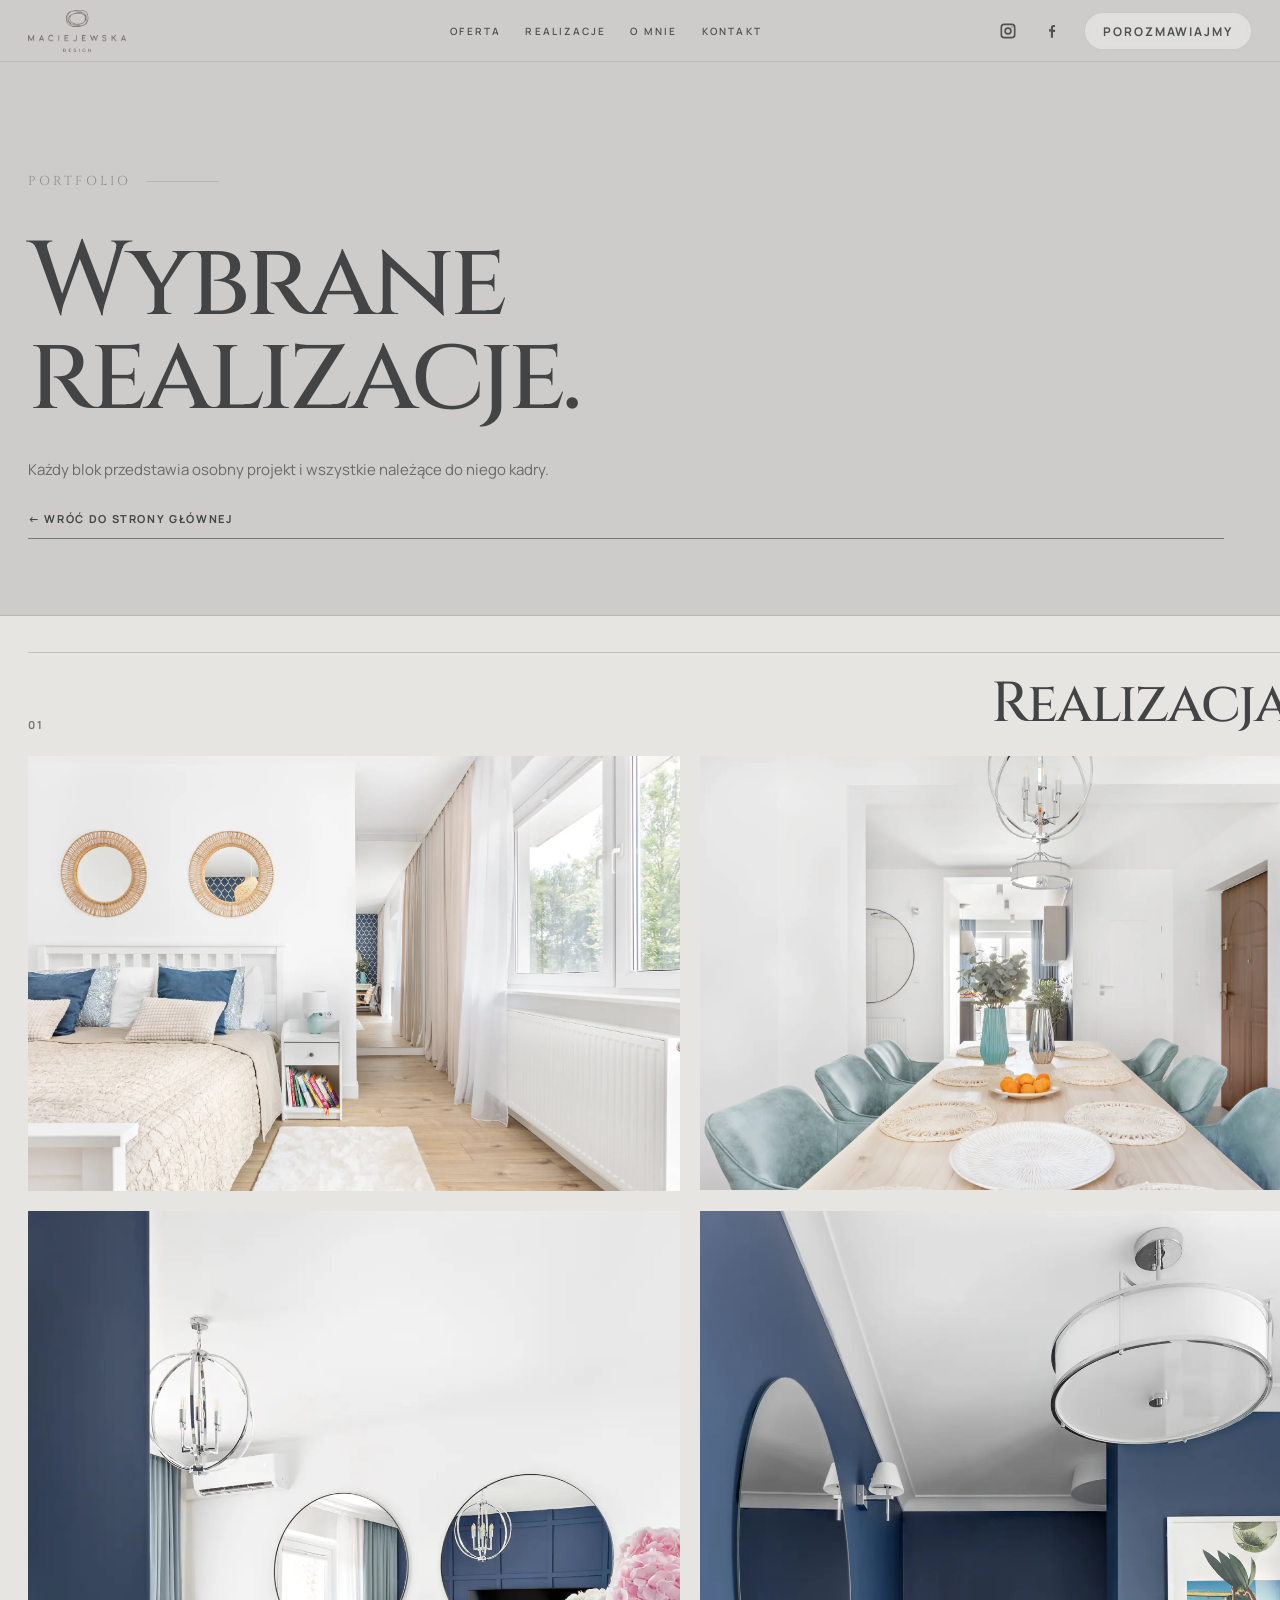
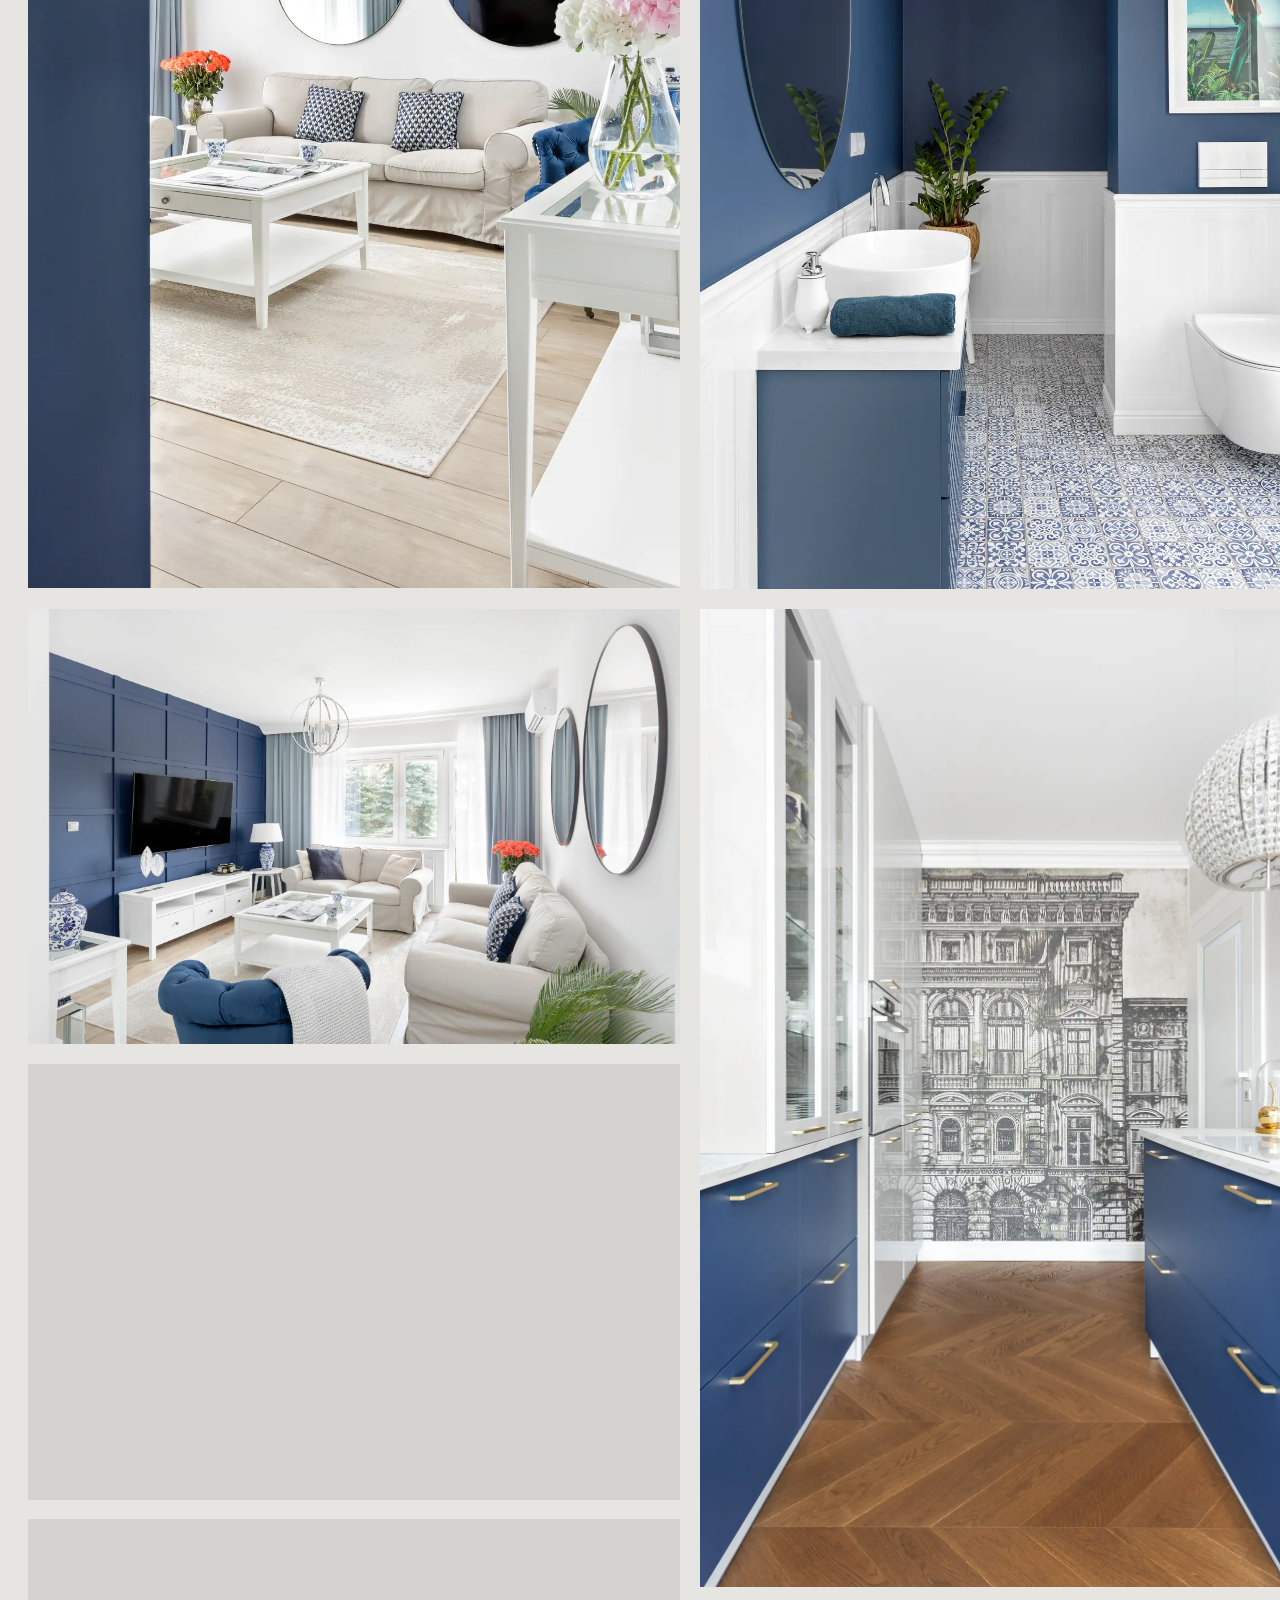
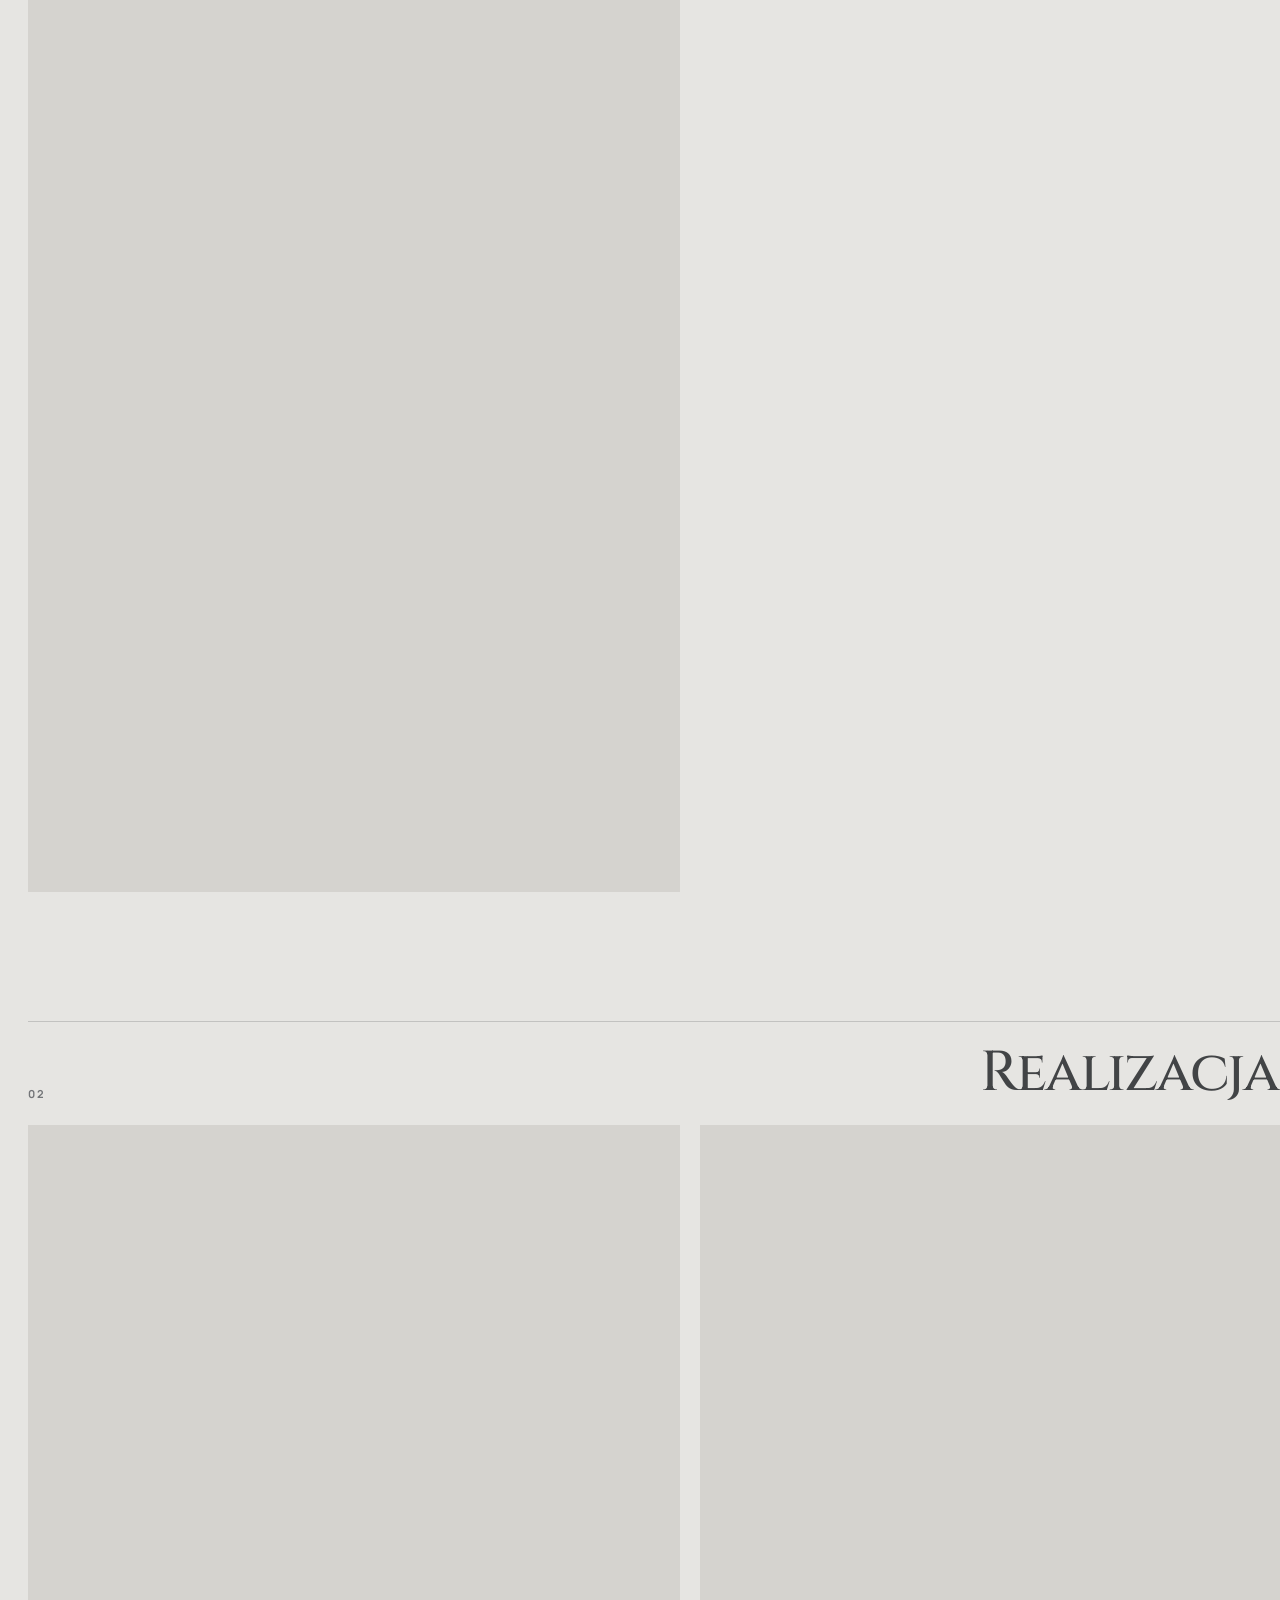
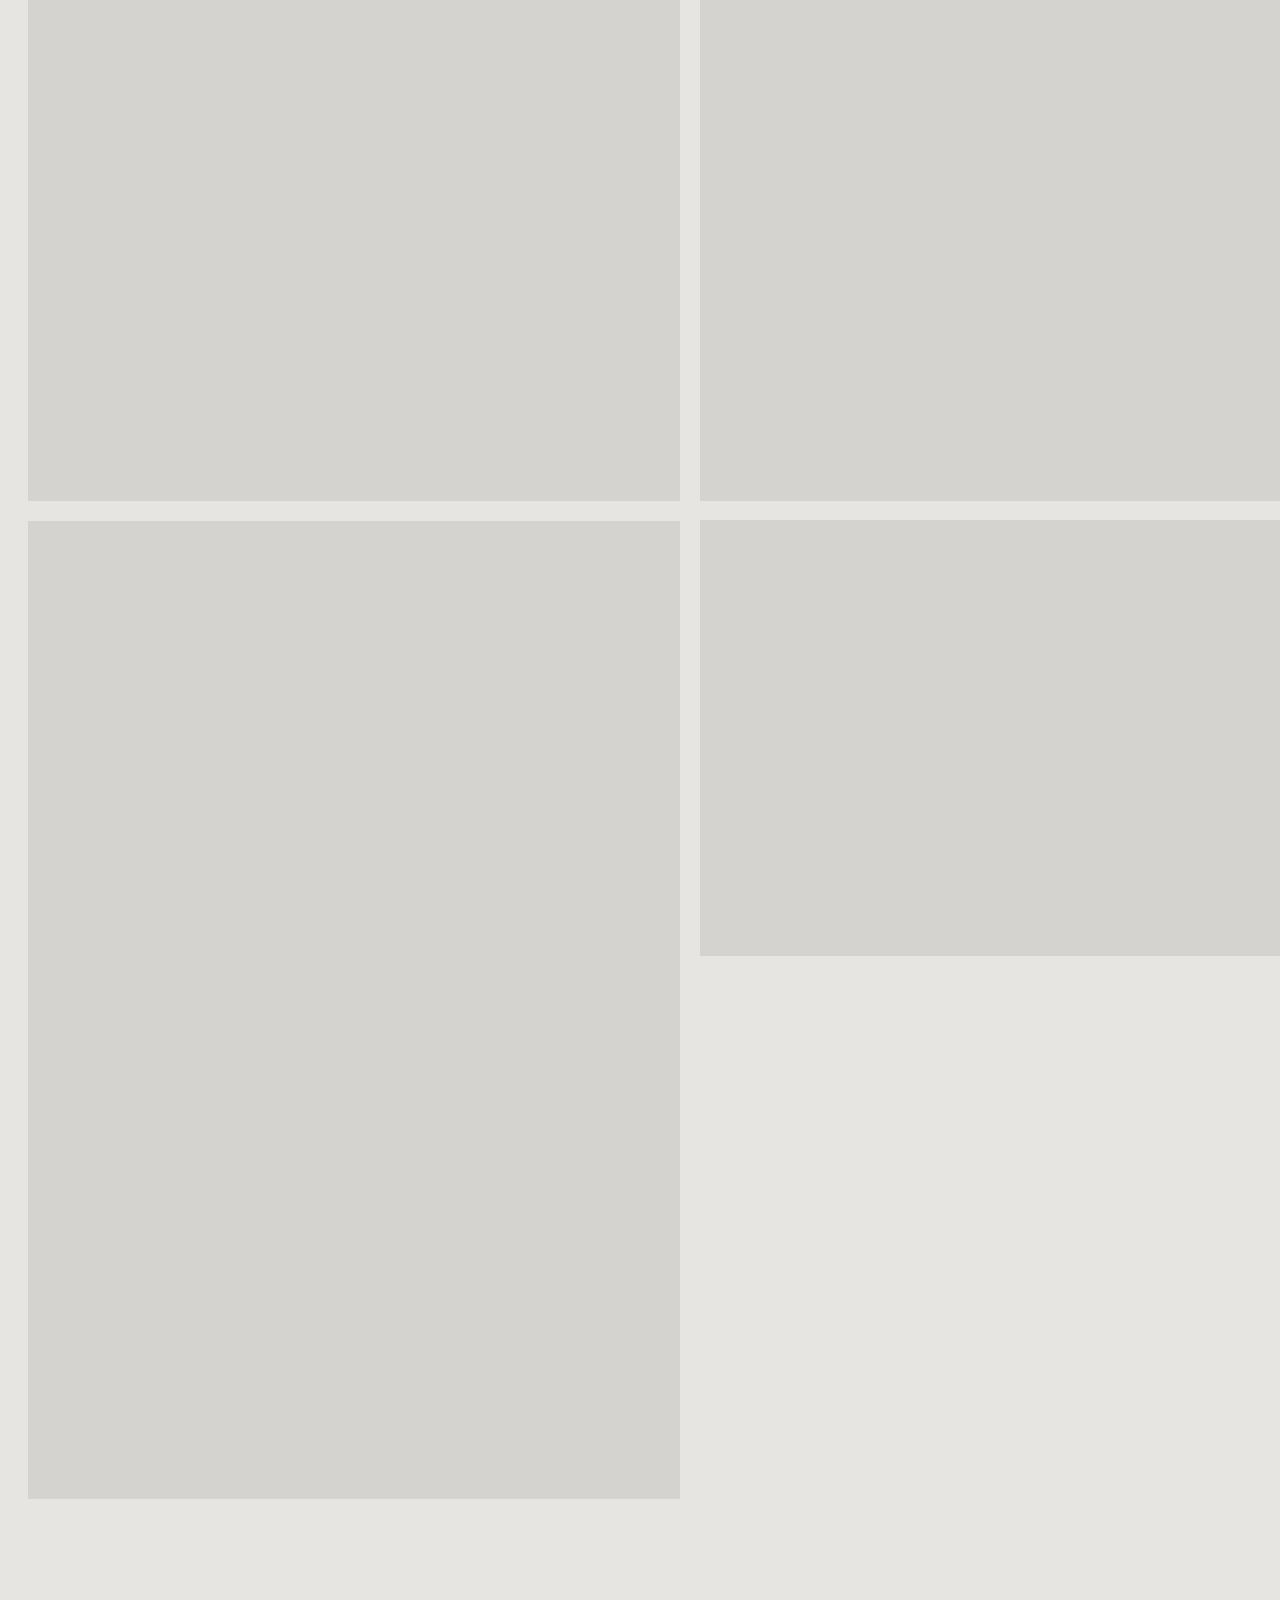
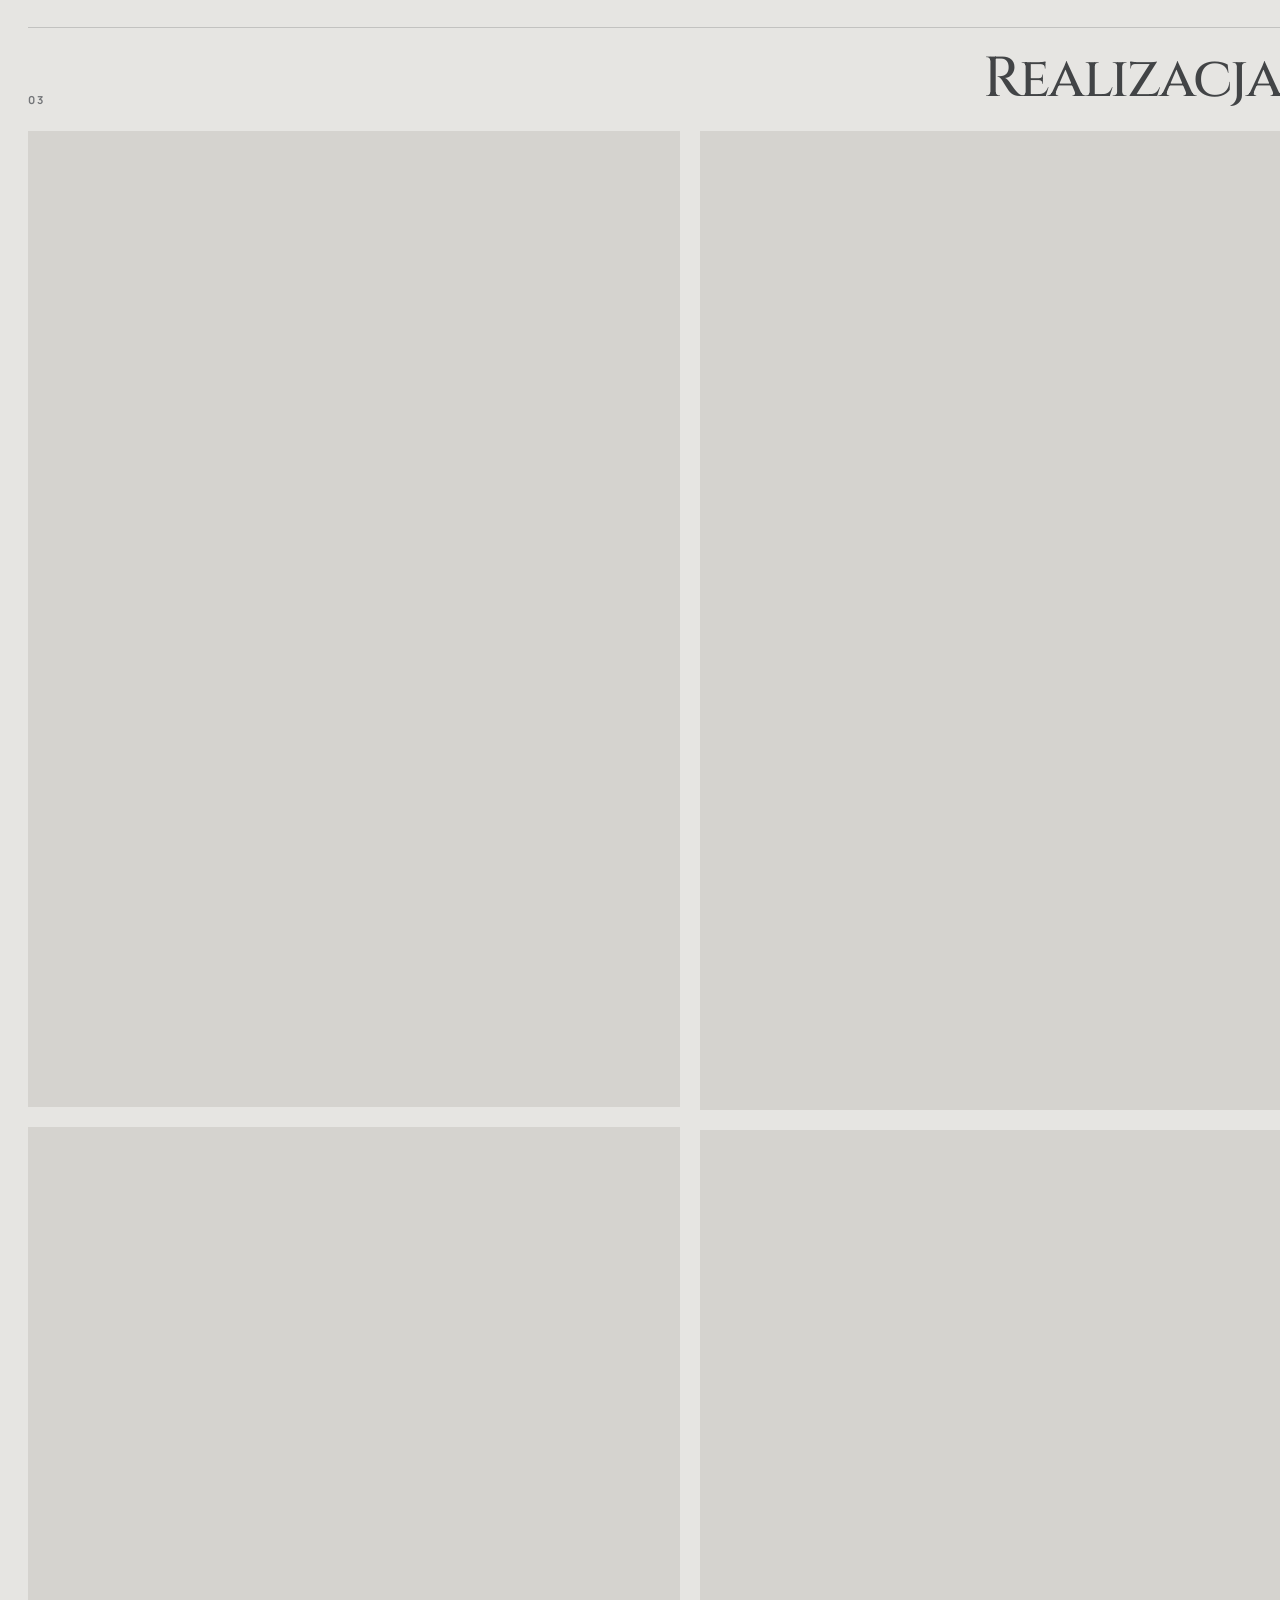
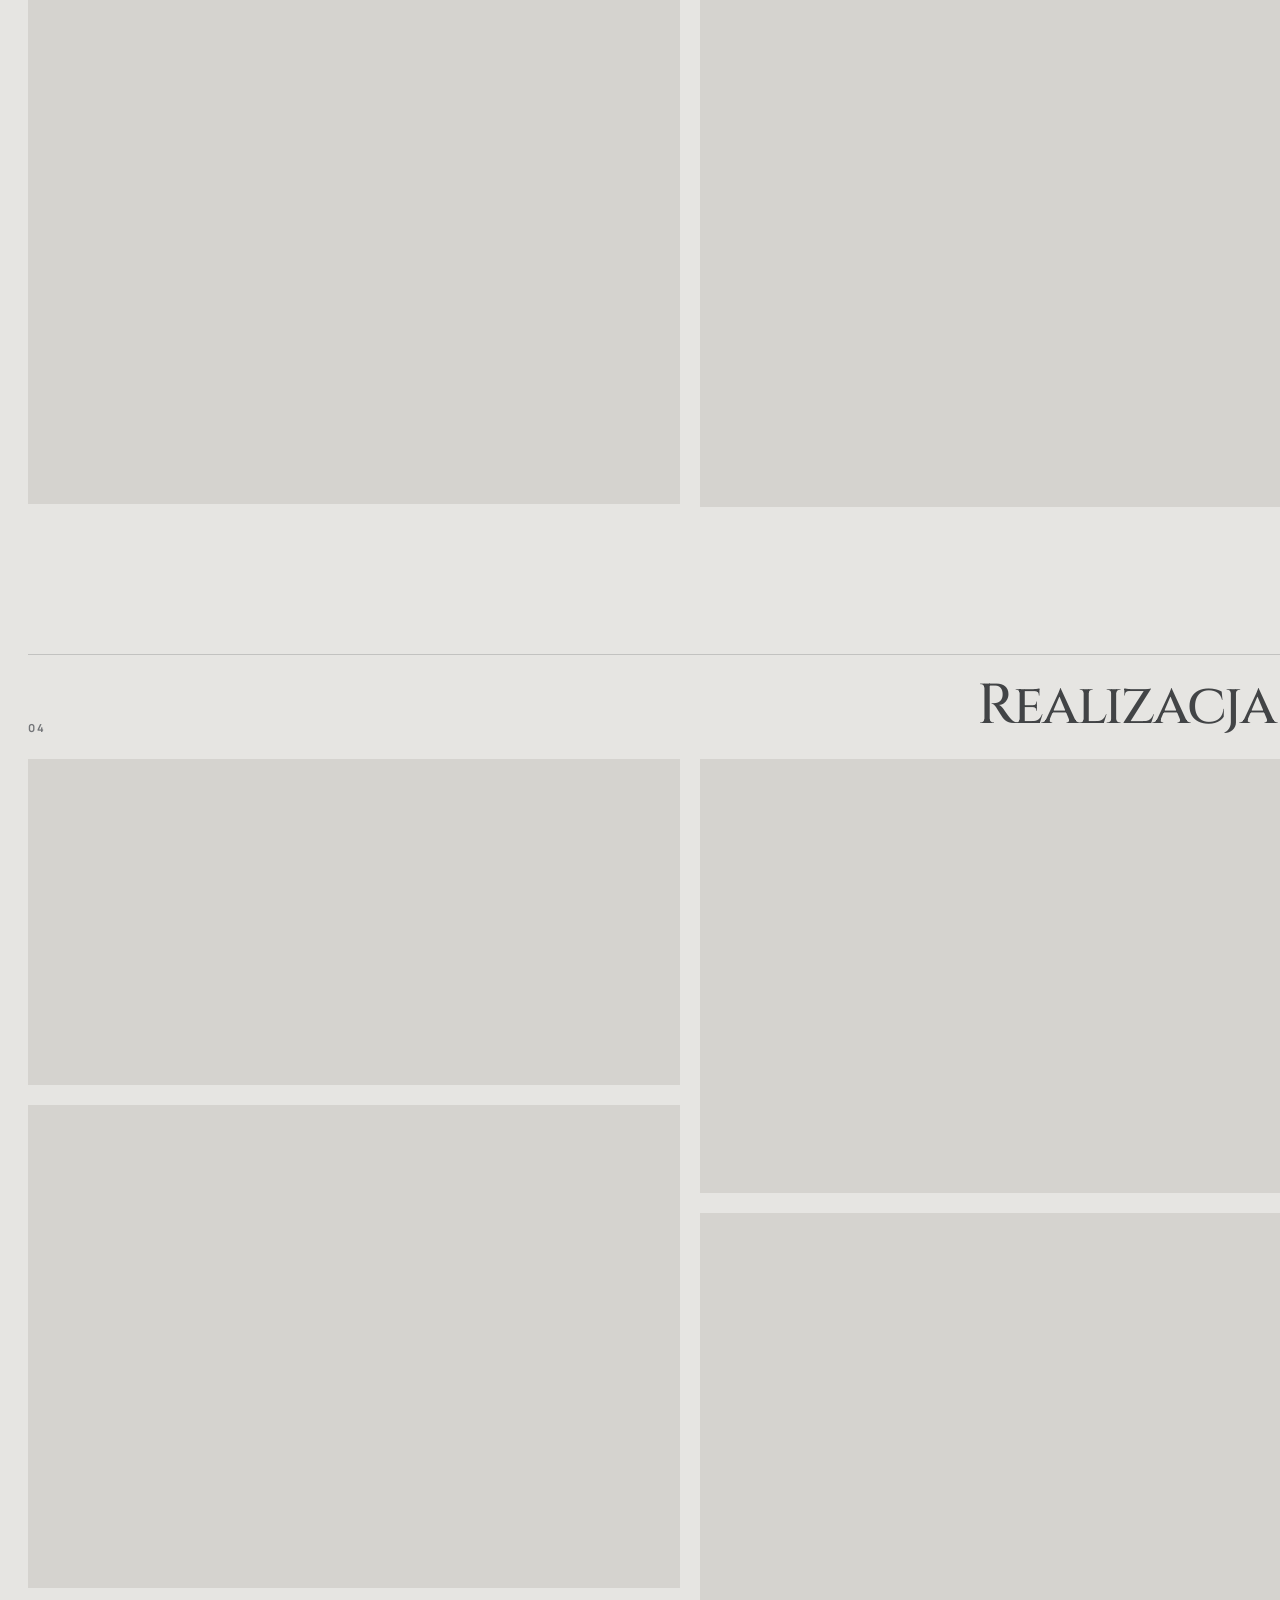
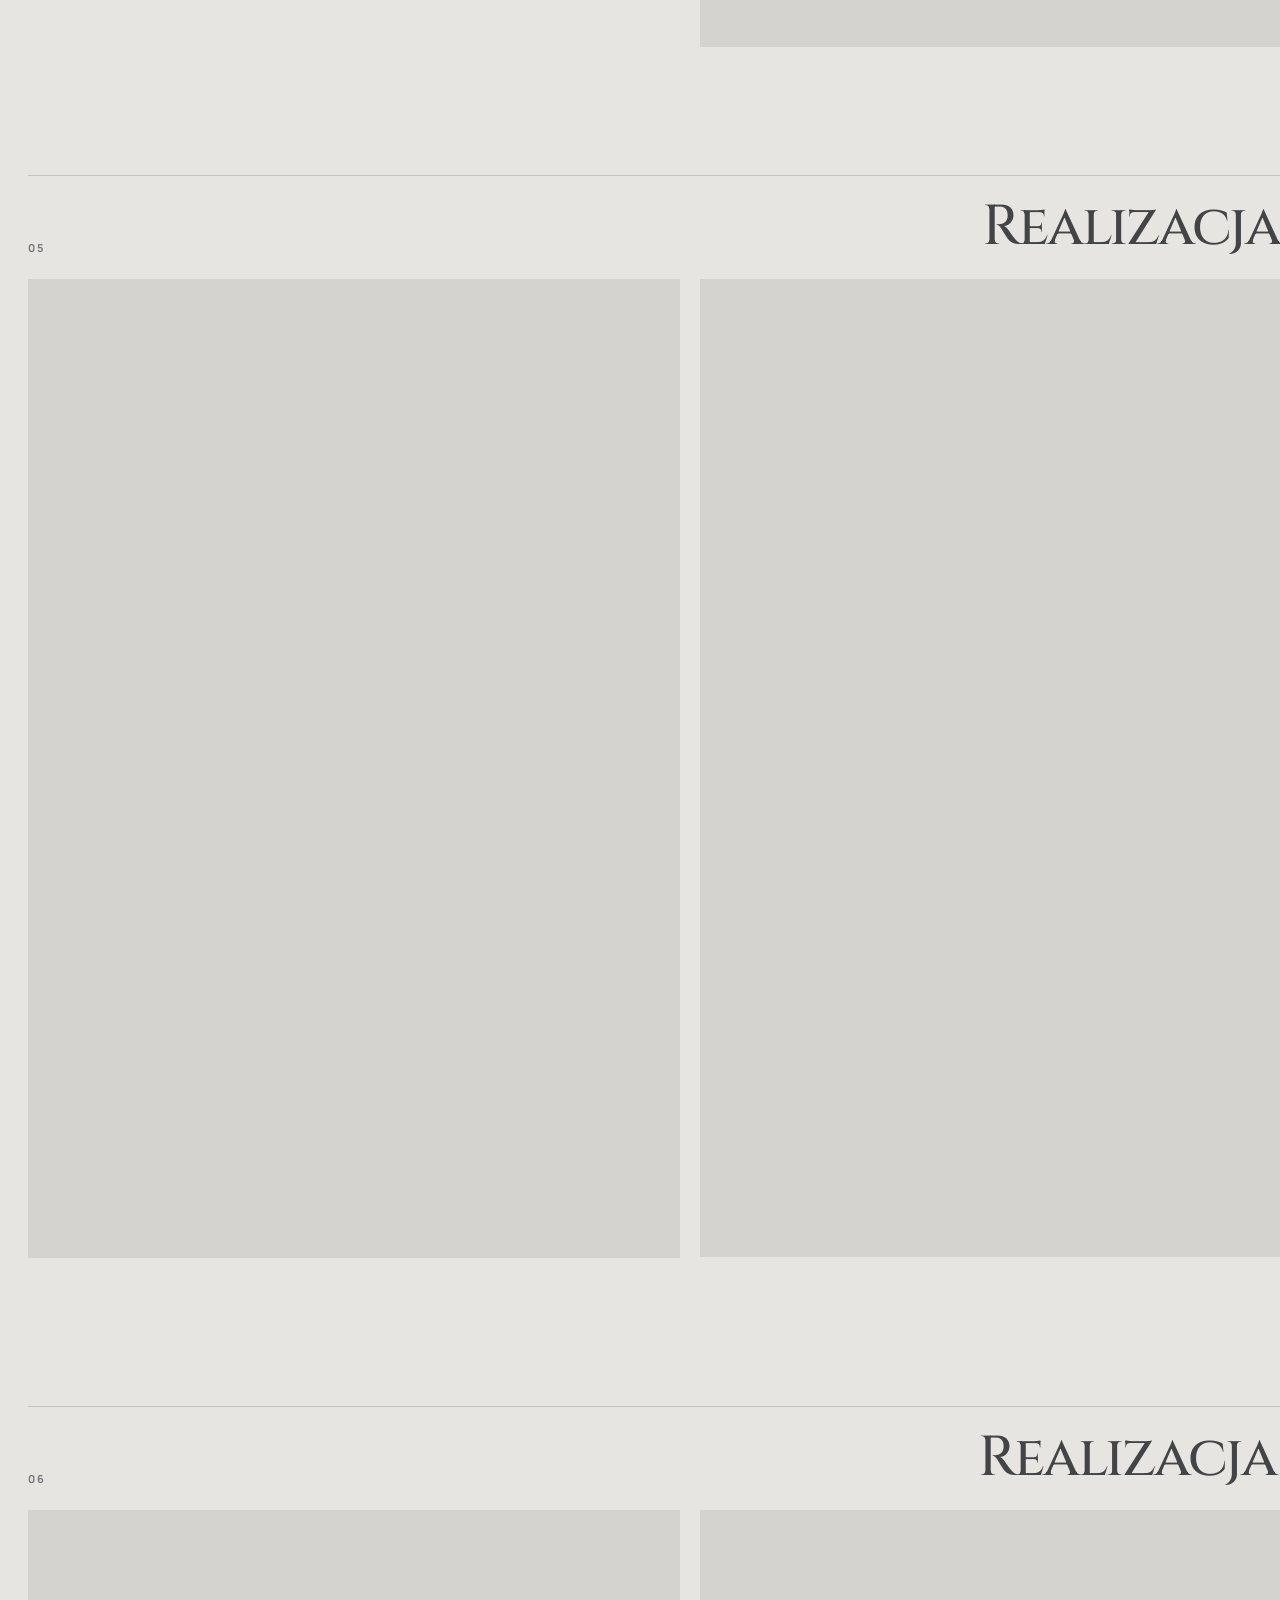
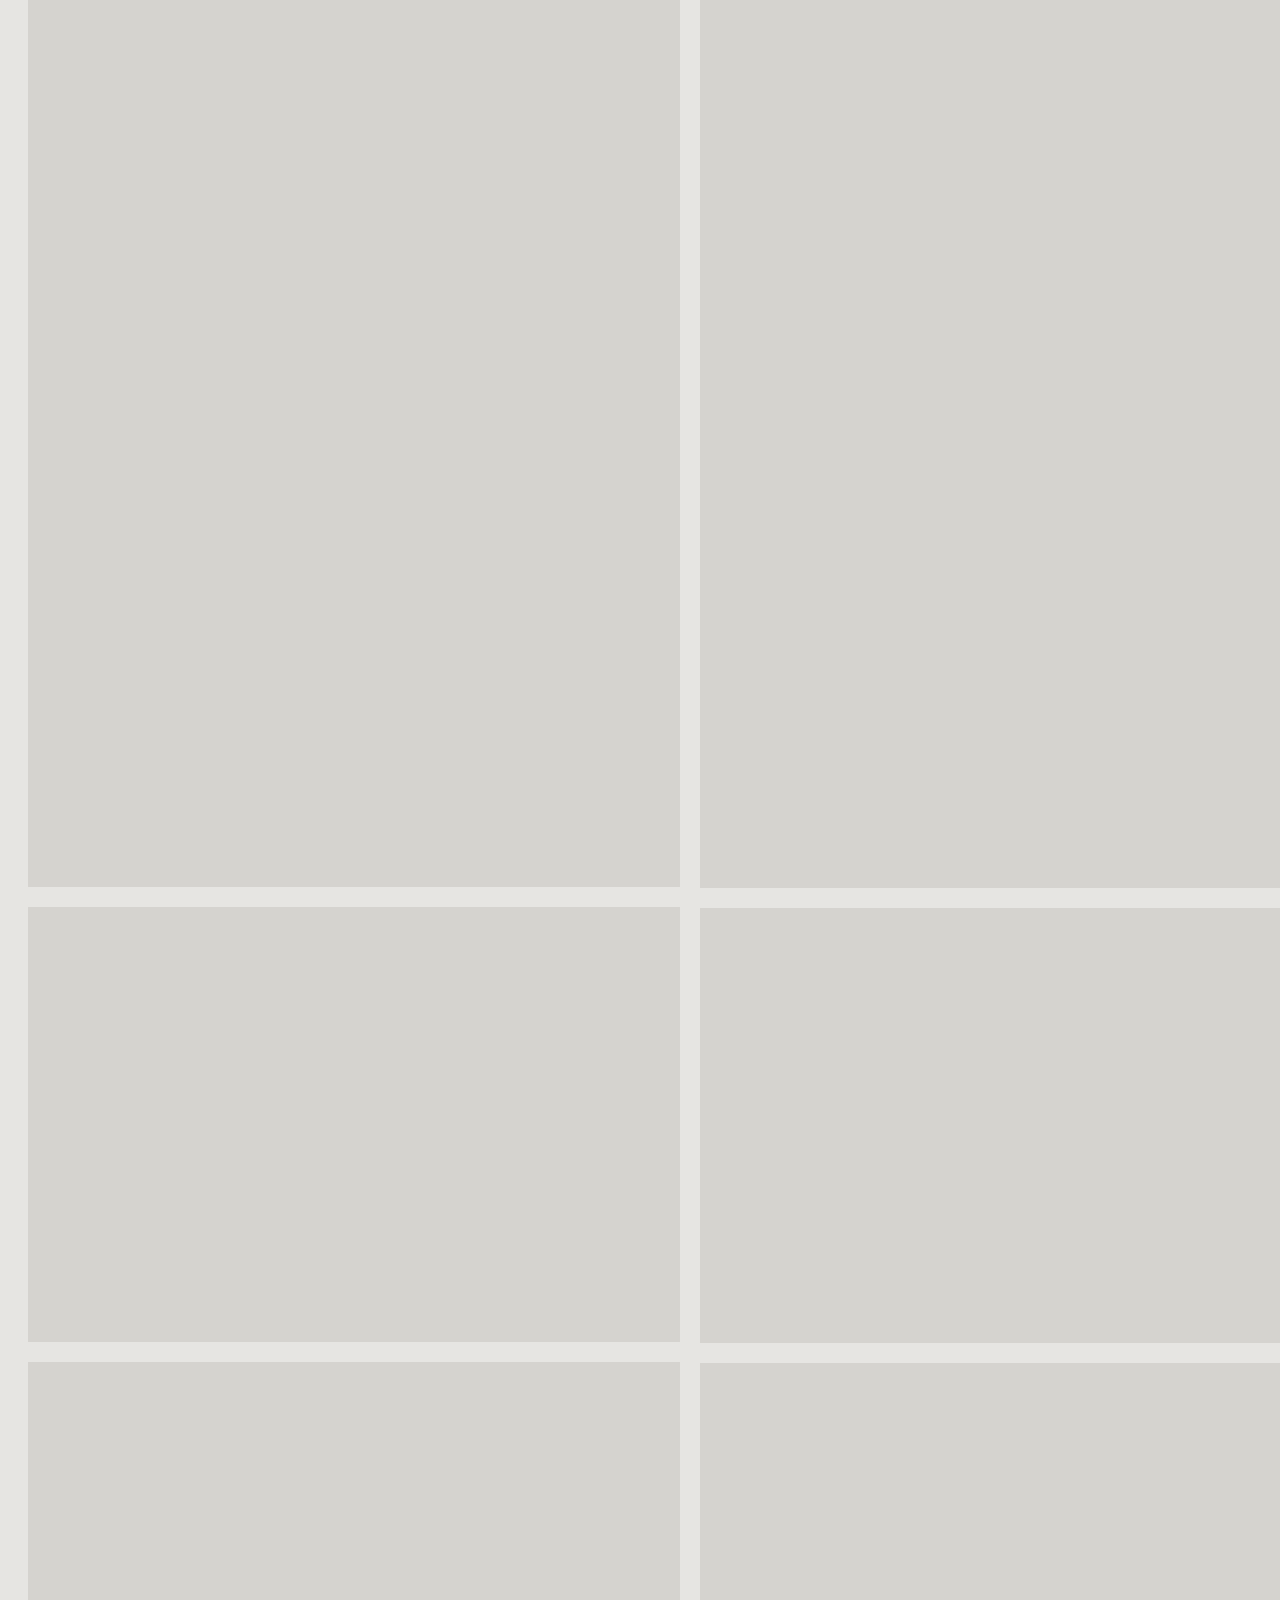
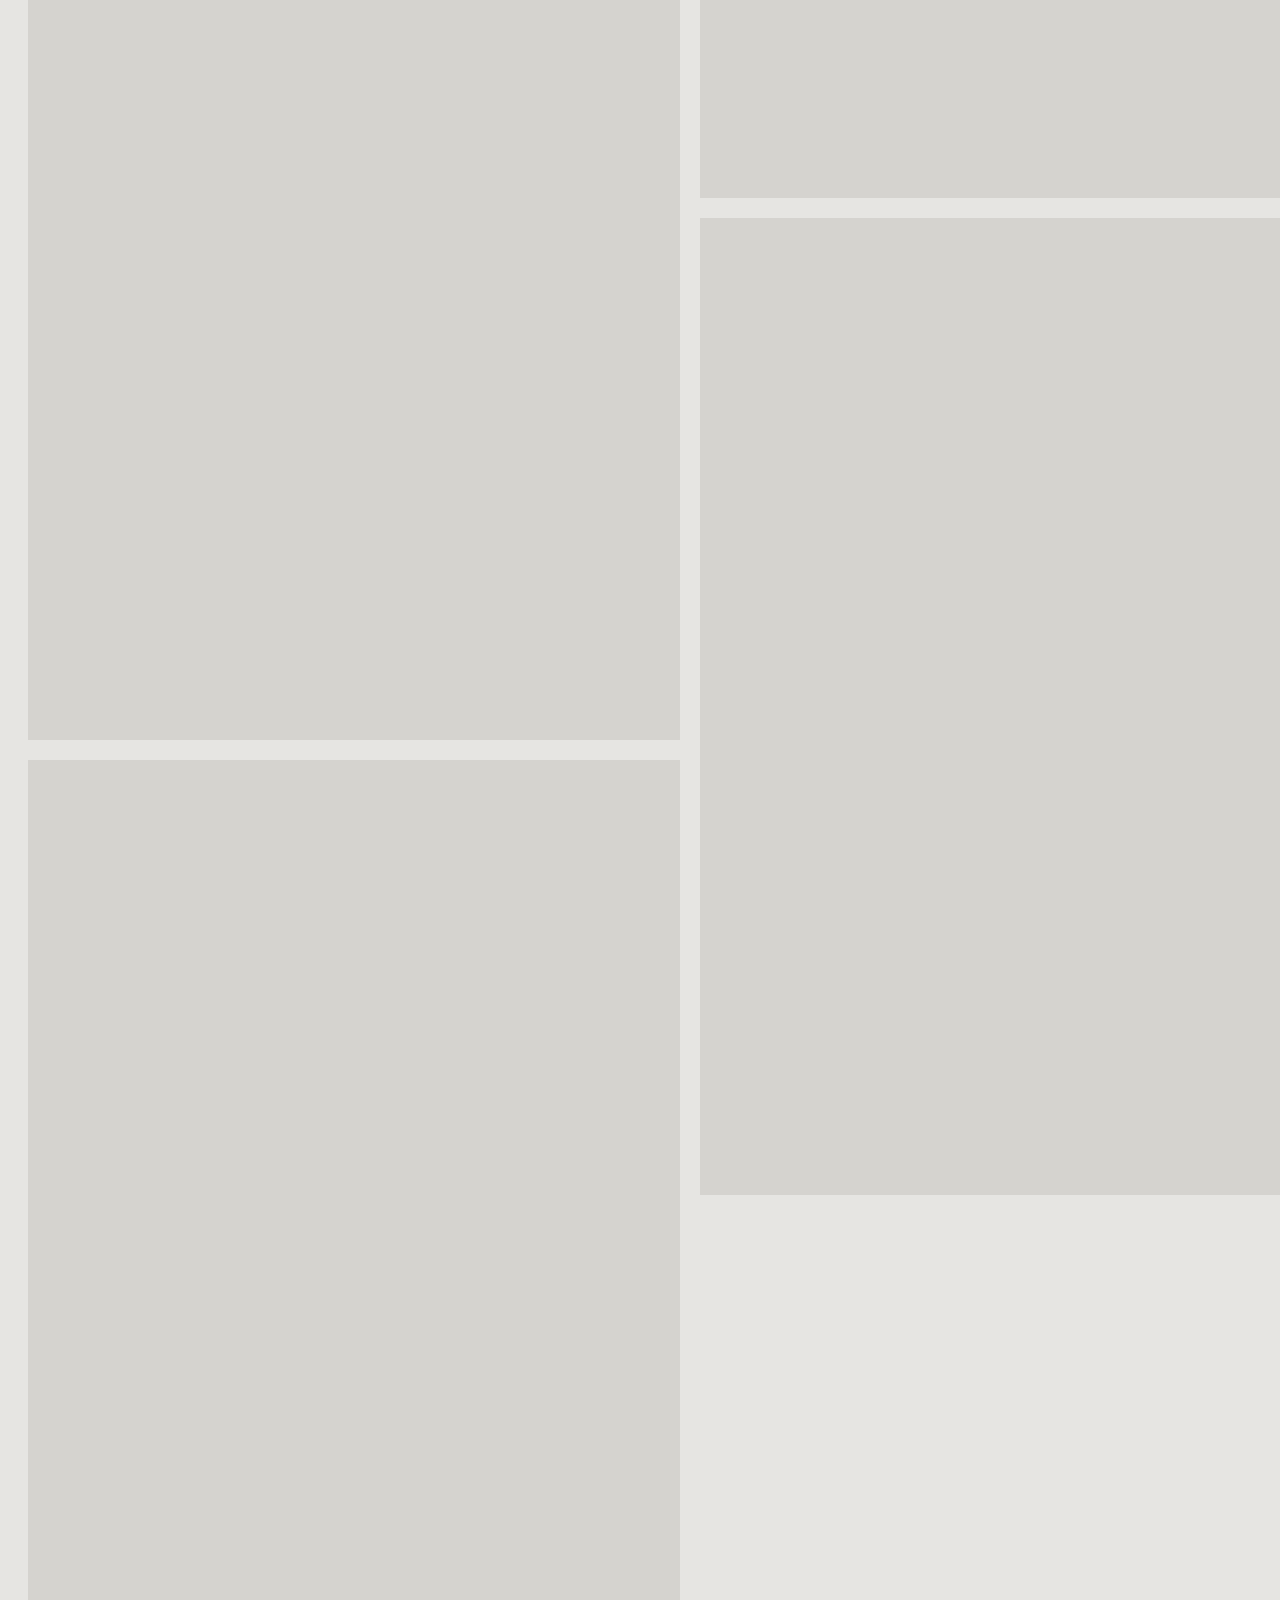
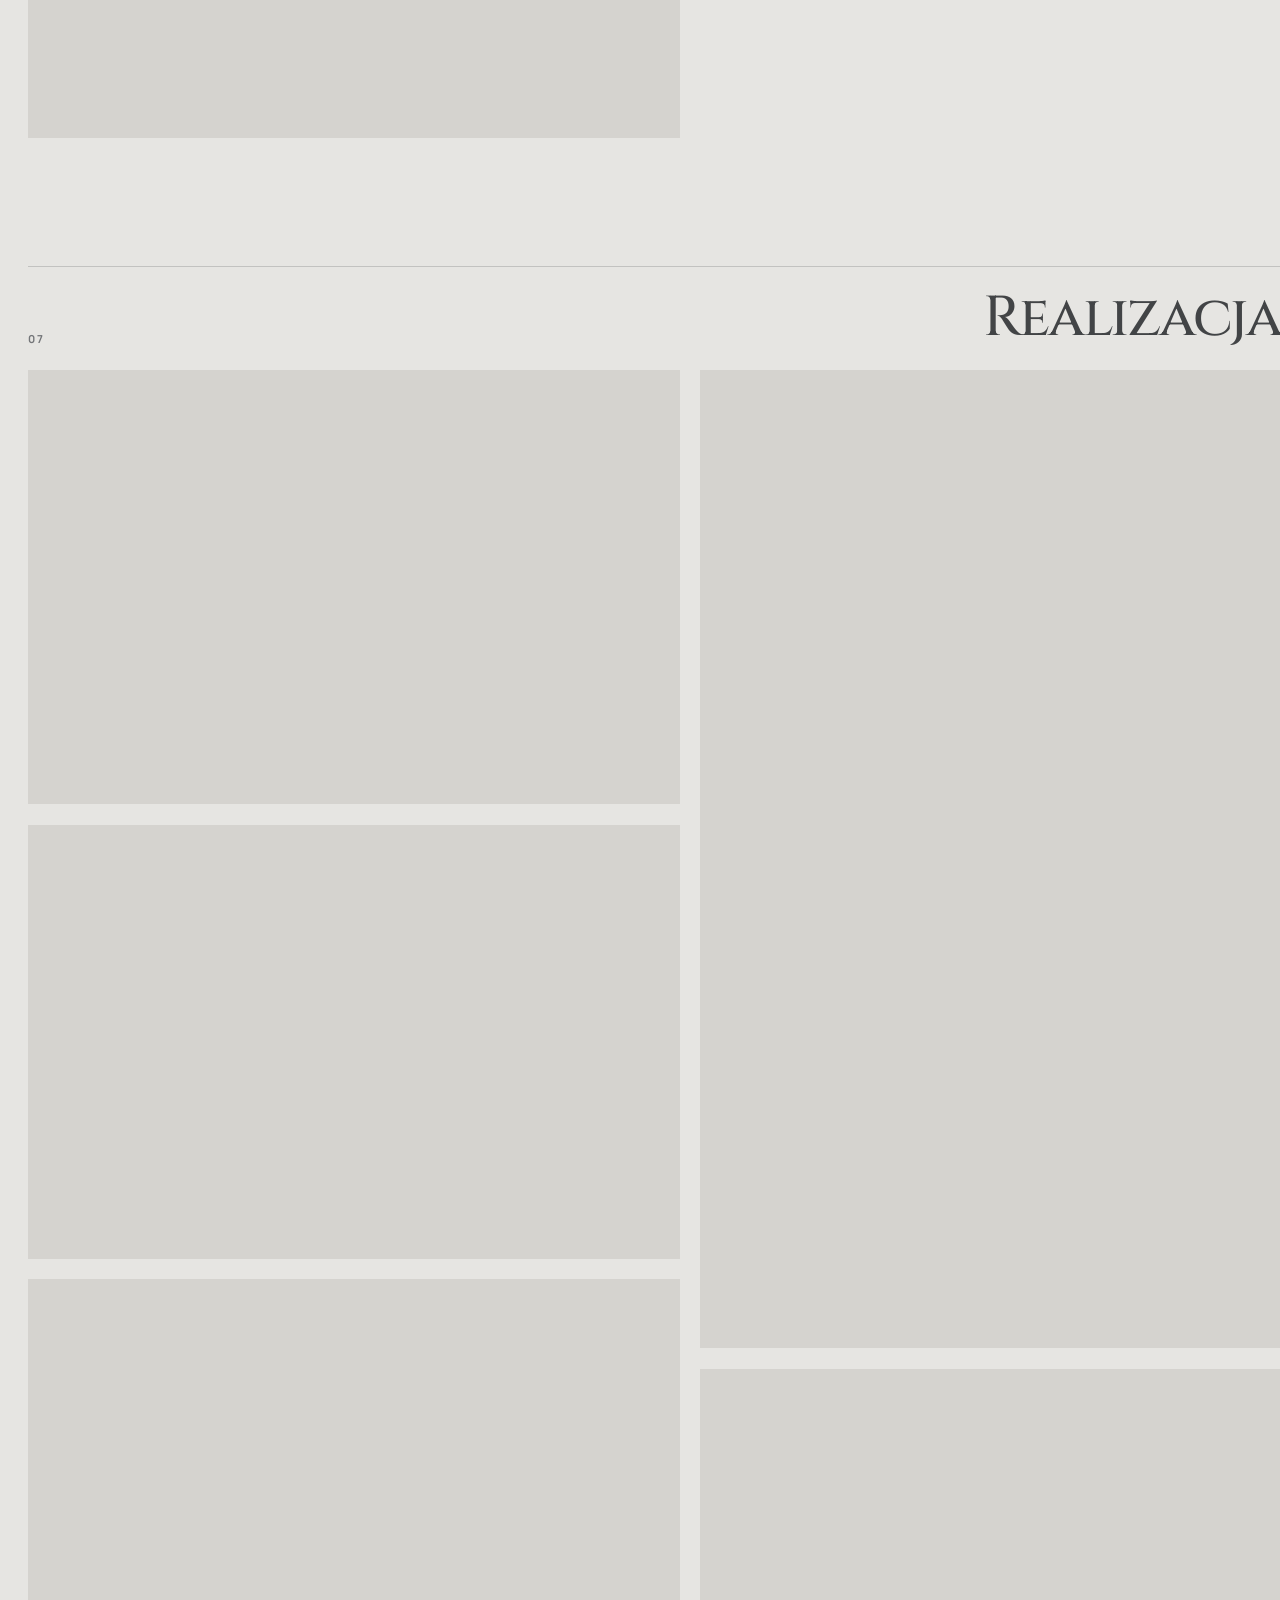
==== commit 4e5082ea: "Add files via upload" ====
--- a/galeria.html
+++ b/galeria.html
@@ -1,4 +1,5 @@
 <!DOCTYPE html>
+
 <html lang="pl">
 <head>
 <meta charset="utf-8"/>
@@ -7,8 +8,8 @@
 <meta content="Wybrane realizacje wnętrz Maciejewska Design, uporządkowane w osobne projekty." name="description"/>
 <link href="https://fonts.googleapis.com" rel="preconnect"/>
 <link crossorigin="" href="https://fonts.gstatic.com" rel="preconnect"/>
-<link href="https://fonts.googleapis.com/css2?family=Cinzel:wght@400;500;600&family=Manrope:wght@400;500;600;700&display=swap" rel="stylesheet"/>
-<link href="style.css?v=34" rel="stylesheet"/>
+<link href="https://fonts.googleapis.com/css2?family=Cinzel:wght@400;500;600&amp;family=Manrope:wght@400;500;600;700&amp;display=swap" rel="stylesheet"/>
+<link href="style.css?v=36" rel="stylesheet"/>
 </head>
 <body class="gallery-page">
 <header class="site-header is-scrolled" id="siteHeader">
@@ -33,17 +34,16 @@
 <div class="header__actions">
 <div class="social-links desktop-only">
 <a aria-label="Instagram" href="https://www.instagram.com/maciejewskadesign/" rel="noreferrer" target="_blank">
-<svg aria-hidden="true" viewBox="0 0 24 24"><path d="M7 2h10a5 5 0 0 1 5 5v10a5 5 0 0 1-5 5H7a5 5 0 0 1-5-5V7a5 5 0 0 1 5-5Zm0 2.2A2.8 2.8 0 0 0 4.2 7v10A2.8 2.8 0 0 0 7 19.8h10a2.8 2.8 0 0 0 2.8-2.8V7A2.8 2.8 0 0 0 17 4.2H7Zm10.4 1.6a.8.8 0 1 1 0 1.6.8.8 0 0 1 0-1.6ZM12 7a5 5 0 1 1 0 10 5 5 0 0 1 0-10Zm0 2.2A2.8 2.8 0 1 0 12 14.8 2.8 2.8 0 0 0 12 9.2Z"></path></svg>
+<svg aria-hidden="true" viewbox="0 0 24 24"><path d="M7 2h10a5 5 0 0 1 5 5v10a5 5 0 0 1-5 5H7a5 5 0 0 1-5-5V7a5 5 0 0 1 5-5Zm0 2.2A2.8 2.8 0 0 0 4.2 7v10A2.8 2.8 0 0 0 7 19.8h10a2.8 2.8 0 0 0 2.8-2.8V7A2.8 2.8 0 0 0 17 4.2H7Zm10.4 1.6a.8.8 0 1 1 0 1.6.8.8 0 0 1 0-1.6ZM12 7a5 5 0 1 1 0 10 5 5 0 0 1 0-10Zm0 2.2A2.8 2.8 0 1 0 12 14.8 2.8 2.8 0 0 0 12 9.2Z"></path></svg>
 </a>
 <a aria-label="Facebook" href="https://www.facebook.com/MaciejewskaDesign/?locale=pl_PL" rel="noreferrer" target="_blank">
-<svg aria-hidden="true" viewBox="0 0 24 24"><path d="M13.3 21v-7.8h2.6l.4-3h-3V8.3c0-.9.3-1.5 1.6-1.5H16V4.1c-.2 0-1-.1-2-.1-2 0-3.5 1.2-3.5 3.6v2.1H8v3h2.5V21h2.8Z"></path></svg>
+<svg aria-hidden="true" viewbox="0 0 24 24"><path d="M13.3 21v-7.8h2.6l.4-3h-3V8.3c0-.9.3-1.5 1.6-1.5H16V4.1c-.2 0-1-.1-2-.1-2 0-3.5 1.2-3.5 3.6v2.1H8v3h2.5V21h2.8Z"></path></svg>
 </a>
 </div>
 <a class="button button--ghost desktop-only" href="index.html#kontakt">Porozmawiajmy</a>
 </div>
 </div>
 </header>
-
 <main>
 <section class="gallery-hero">
 <div class="container gallery-hero__content">
@@ -53,7 +53,6 @@
 <a class="gallery-back" href="index.html#realizacje">← Wróć do strony głównej</a>
 </div>
 </section>
-
 <section class="gallery-grid-section">
 <div class="gallery-projects">
 <div class="gallery-project">
@@ -62,7 +61,7 @@
 <h2>Realizacja 01</h2>
 </div>
 <div class="container gallery-project__grid">
-<figure class="gallery-card"><img alt="Realizacja 01 — kadr 01" decoding="async" height="1279" loading="eager" fetchpriority="high" src="wizualizacja-001.webp" width="1917"/></figure><figure class="gallery-card"><img alt="Realizacja 01 — kadr 02" decoding="async" height="1800" loading="lazy" src="wizualizacja-002.webp" width="1201"/></figure><figure class="gallery-card"><img alt="Realizacja 01 — kadr 03" decoding="async" height="1259" loading="lazy" src="wizualizacja-003.webp" width="1887"/></figure><figure class="gallery-card"><img alt="Realizacja 01 — kadr 04" decoding="async" height="1216" loading="lazy" src="wizualizacja-004.webp" width="1820"/></figure><figure class="gallery-card"><img alt="Realizacja 01 — kadr 05" decoding="async" height="1920" loading="lazy" src="wizualizacja-005.webp" width="1286"/></figure><figure class="gallery-card"><img alt="Realizacja 01 — kadr 06" decoding="async" height="1294" loading="lazy" src="wizualizacja-006.webp" width="1943"/></figure><figure class="gallery-card"><img alt="Realizacja 01 — kadr 07" decoding="async" height="1896" loading="lazy" src="wizualizacja-007.webp" width="1264"/></figure><figure class="gallery-card"><img alt="Realizacja 01 — kadr 08" decoding="async" height="1960" loading="lazy" src="wizualizacja-008.webp" width="1307"/></figure>
+<figure class="gallery-card"><img alt="Realizacja 01 — kadr 01" decoding="async" fetchpriority="high" height="1279" loading="eager" src="wizualizacja-001.webp" width="1917"/></figure><figure class="gallery-card"><img alt="Realizacja 01 — kadr 02" decoding="async" height="1800" loading="lazy" src="wizualizacja-002.webp" width="1201"/></figure><figure class="gallery-card"><img alt="Realizacja 01 — kadr 03" decoding="async" height="1259" loading="lazy" src="wizualizacja-003.webp" width="1887"/></figure><figure class="gallery-card"><img alt="Realizacja 01 — kadr 04" decoding="async" height="1216" loading="lazy" src="wizualizacja-004.webp" width="1820"/></figure><figure class="gallery-card"><img alt="Realizacja 01 — kadr 05" decoding="async" height="1920" loading="lazy" src="wizualizacja-005.webp" width="1286"/></figure><figure class="gallery-card"><img alt="Realizacja 01 — kadr 06" decoding="async" height="1294" loading="lazy" src="wizualizacja-006.webp" width="1943"/></figure><figure class="gallery-card"><img alt="Realizacja 01 — kadr 07" decoding="async" height="1896" loading="lazy" src="wizualizacja-007.webp" width="1264"/></figure><figure class="gallery-card"><img alt="Realizacja 01 — kadr 08" decoding="async" height="1960" loading="lazy" src="wizualizacja-008.webp" width="1307"/></figure>
 </div>
 </div><div class="gallery-project">
 <div class="container gallery-project__head">
@@ -70,7 +69,7 @@
 <h2>Realizacja 02</h2>
 </div>
 <div class="container gallery-project__grid">
-<figure class="gallery-card"><img alt="Realizacja 02 — kadr 01" decoding="async" height="1908" loading="lazy" src="wizualizacja-009.webp" width="1274"/></figure><figure class="gallery-card"><img alt="Realizacja 02 — kadr 02" decoding="async" height="1956" loading="lazy" src="wizualizacja-010.webp" width="1304"/></figure><figure class="gallery-card"><img alt="Realizacja 02 — kadr 03" decoding="async" height="1881" loading="lazy" src="wizualizacja-011.webp" width="1257"/></figure><figure class="gallery-card"><img alt="Realizacja 02 — kadr 04" decoding="async" height="1334" loading="lazy" src="wizualizacja-012.webp" width="1997"/></figure><figure class="gallery-card"><img alt="Realizacja 02 — kadr 05" decoding="async" height="1946" loading="lazy" src="wizualizacja-013.webp" width="1298"/></figure>
+<figure class="gallery-card"><img alt="Realizacja 02 — kadr 01" decoding="async" height="1908" loading="lazy" src="wizualizacja-009.webp" width="1274"/></figure><figure class="gallery-card"><img alt="Realizacja 02 — kadr 02" decoding="async" height="1956" loading="lazy" src="wizualizacja-010.webp" width="1304"/></figure><figure class="gallery-card"><img alt="Realizacja 02 — kadr 03" decoding="async" height="1881" loading="lazy" src="wizualizacja-011.webp" width="1257"/></figure><figure class="gallery-card"><img alt="Realizacja 02 — kadr 04" decoding="async" height="1334" loading="lazy" src="wizualizacja-012.webp" width="1997"/></figure>
 </div>
 </div><div class="gallery-project">
 <div class="container gallery-project__head">
@@ -78,7 +77,7 @@
 <h2>Realizacja 03</h2>
 </div>
 <div class="container gallery-project__grid">
-<figure class="gallery-card"><img alt="Realizacja 03 — kadr 01" decoding="async" height="1943" loading="lazy" src="wizualizacja-014.webp" width="1298"/></figure><figure class="gallery-card"><img alt="Realizacja 03 — kadr 02" decoding="async" height="1943" loading="lazy" src="wizualizacja-015.webp" width="1296"/></figure><figure class="gallery-card"><img alt="Realizacja 03 — kadr 03" decoding="async" height="1916" loading="lazy" src="wizualizacja-016.webp" width="1275"/></figure><figure class="gallery-card"><img alt="Realizacja 03 — kadr 04" decoding="async" height="1892" loading="lazy" src="wizualizacja-017.webp" width="1260"/></figure><figure class="gallery-card"><img alt="Realizacja 03 — kadr 05" decoding="async" height="1943" loading="lazy" src="wizualizacja-018.webp" width="1296"/></figure><figure class="gallery-card"><img alt="Realizacja 03 — kadr 06" decoding="async" height="2200" loading="lazy" src="wizualizacja-019.webp" width="1467"/></figure>
+<figure class="gallery-card"><img alt="Realizacja 03 — kadr 01" decoding="async" height="1943" loading="lazy" src="wizualizacja-014.webp" width="1298"/></figure><figure class="gallery-card"><img alt="Realizacja 03 — kadr 02" decoding="async" height="1943" loading="lazy" src="wizualizacja-015.webp" width="1296"/></figure><figure class="gallery-card"><img alt="Realizacja 03 — kadr 04" decoding="async" height="1892" loading="lazy" src="wizualizacja-017.webp" width="1260"/></figure><figure class="gallery-card"><img alt="Realizacja 03 — kadr 05" decoding="async" height="1943" loading="lazy" src="wizualizacja-018.webp" width="1296"/></figure>
 </div>
 </div><div class="gallery-project">
 <div class="container gallery-project__head">
@@ -86,7 +85,7 @@
 <h2>Realizacja 04</h2>
 </div>
 <div class="container gallery-project__grid">
-<figure class="gallery-card"><img alt="Realizacja 04 — kadr 01" decoding="async" height="1100" loading="lazy" src="wizualizacja-020.webp" width="2200"/></figure><figure class="gallery-card"><img alt="Realizacja 04 — kadr 02" decoding="async" height="1325" loading="lazy" src="wizualizacja-021.webp" width="1789"/></figure><figure class="gallery-card"><img alt="Realizacja 04 — kadr 03" decoding="async" height="1466" loading="lazy" src="wizualizacja-022.webp" width="2200"/></figure><figure class="gallery-card"><img alt="Realizacja 04 — kadr 04" decoding="async" height="1465" loading="lazy" src="wizualizacja-023.webp" width="2200"/></figure><figure class="gallery-card"><img alt="Realizacja 04 — kadr 05" decoding="async" height="1942" loading="lazy" src="wizualizacja-024.webp" width="1295"/></figure>
+<figure class="gallery-card"><img alt="Realizacja 04 — kadr 01" decoding="async" height="1100" loading="lazy" src="wizualizacja-020.webp" width="2200"/></figure><figure class="gallery-card"><img alt="Realizacja 04 — kadr 02" decoding="async" height="1325" loading="lazy" src="wizualizacja-021.webp" width="1789"/></figure><figure class="gallery-card"><img alt="Realizacja 04 — kadr 03" decoding="async" height="1466" loading="lazy" src="wizualizacja-022.webp" width="2200"/></figure><figure class="gallery-card"><img alt="Realizacja 04 — kadr 04" decoding="async" height="1465" loading="lazy" src="wizualizacja-023.webp" width="2200"/></figure>
 </div>
 </div><div class="gallery-project">
 <div class="container gallery-project__head">
@@ -94,7 +93,7 @@
 <h2>Realizacja 05</h2>
 </div>
 <div class="container gallery-project__grid">
-<figure class="gallery-card"><img alt="Realizacja 05 — kadr 01" decoding="async" height="1900" loading="lazy" src="wizualizacja-025.webp" width="1265"/></figure><figure class="gallery-card"><img alt="Realizacja 05 — kadr 02" decoding="async" height="1832" loading="lazy" src="wizualizacja-026.webp" width="1221"/></figure><figure class="gallery-card"><img alt="Realizacja 05 — kadr 03" decoding="async" height="1295" loading="lazy" src="wizualizacja-027.webp" width="1941"/></figure><figure class="gallery-card"><img alt="Realizacja 05 — kadr 04" decoding="async" height="1232" loading="lazy" src="wizualizacja-028.webp" width="1848"/></figure>
+<figure class="gallery-card"><img alt="Realizacja 05 — kadr 01" decoding="async" height="1900" loading="lazy" src="wizualizacja-025.webp" width="1265"/></figure><figure class="gallery-card"><img alt="Realizacja 05 — kadr 02" decoding="async" height="1832" loading="lazy" src="wizualizacja-026.webp" width="1221"/></figure>
 </div>
 </div><div class="gallery-project">
 <div class="container gallery-project__head">
@@ -128,35 +127,10 @@
 <div class="container gallery-project__grid">
 <figure class="gallery-card"><img alt="Realizacja 09 — kadr 01" decoding="async" height="1910" loading="lazy" src="wizualizacja-053.webp" width="1272"/></figure><figure class="gallery-card"><img alt="Realizacja 09 — kadr 02" decoding="async" height="1296" loading="lazy" src="wizualizacja-054.webp" width="1943"/></figure><figure class="gallery-card"><img alt="Realizacja 09 — kadr 03" decoding="async" height="1942" loading="lazy" src="wizualizacja-055.webp" width="1295"/></figure><figure class="gallery-card"><img alt="Realizacja 09 — kadr 04" decoding="async" height="1285" loading="lazy" src="wizualizacja-056.webp" width="1928"/></figure><figure class="gallery-card"><img alt="Realizacja 09 — kadr 05" decoding="async" height="1822" loading="lazy" src="wizualizacja-057.webp" width="1214"/></figure>
 </div>
-</div><div class="gallery-project">
-<div class="container gallery-project__head">
-<span>10</span>
-<h2>Realizacja 10</h2>
-</div>
-<div class="container gallery-project__grid">
-<figure class="gallery-card"><img alt="Realizacja 10 — kadr 01" decoding="async" height="1466" loading="lazy" src="wizualizacja-058.webp" width="2200"/></figure><figure class="gallery-card"><img alt="Realizacja 10 — kadr 02" decoding="async" height="2169" loading="lazy" src="wizualizacja-059.webp" width="1447"/></figure><figure class="gallery-card"><img alt="Realizacja 10 — kadr 03" decoding="async" height="2200" loading="lazy" src="wizualizacja-060.webp" width="1467"/></figure>
-</div>
-</div><div class="gallery-project">
-<div class="container gallery-project__head">
-<span>11</span>
-<h2>Realizacja 11</h2>
-</div>
-<div class="container gallery-project__grid">
-<figure class="gallery-card"><img alt="Realizacja 11 — kadr 01" decoding="async" height="2200" loading="lazy" src="wizualizacja-061.webp" width="1467"/></figure><figure class="gallery-card"><img alt="Realizacja 11 — kadr 02" decoding="async" height="1891" loading="lazy" src="wizualizacja-062.webp" width="1263"/></figure><figure class="gallery-card"><img alt="Realizacja 11 — kadr 03" decoding="async" height="1905" loading="lazy" src="wizualizacja-063.webp" width="1273"/></figure><figure class="gallery-card"><img alt="Realizacja 11 — kadr 04" decoding="async" height="1279" loading="lazy" src="wizualizacja-064.webp" width="1920"/></figure><figure class="gallery-card"><img alt="Realizacja 11 — kadr 05" decoding="async" height="1883" loading="lazy" src="wizualizacja-065.webp" width="1255"/></figure><figure class="gallery-card"><img alt="Realizacja 11 — kadr 06" decoding="async" height="1847" loading="lazy" src="wizualizacja-066.webp" width="1231"/></figure><figure class="gallery-card"><img alt="Realizacja 11 — kadr 07" decoding="async" height="1941" loading="lazy" src="wizualizacja-067.webp" width="1294"/></figure>
-</div>
-</div><div class="gallery-project gallery-project--other">
-<div class="container gallery-project__head">
-<span>12</span>
-<h2>Pozostałe realizacje</h2>
-</div>
-<div class="container gallery-project__grid">
-<figure class="gallery-card"><img alt="Dodatkowa realizacja — kadr 01" decoding="async" height="1440" loading="lazy" src="realizacja-01.webp" width="1800"/></figure><figure class="gallery-card"><img alt="Dodatkowa realizacja — kadr 02" decoding="async" height="1440" loading="lazy" src="realizacja-02.webp" width="1800"/></figure><figure class="gallery-card"><img alt="Dodatkowa realizacja — kadr 03" decoding="async" height="1440" loading="lazy" src="realizacja-03.webp" width="1800"/></figure><figure class="gallery-card"><img alt="Dodatkowa realizacja — kadr 04" decoding="async" height="1800" loading="lazy" src="realizacja-04.webp" width="1440"/></figure><figure class="gallery-card"><img alt="Dodatkowa realizacja — kadr 05" decoding="async" height="1228" loading="lazy" src="realizacja-05.webp" width="2048"/></figure><figure class="gallery-card"><img alt="Dodatkowa realizacja — kadr 06" decoding="async" height="1040" loading="lazy" src="hero-main.jpg" width="1800"/></figure>
-</div>
 </div>
 </div>
 </section>
 </main>
-
 <footer class="site-footer">
 <div class="container footer__inner">
 <div class="footer__brand-block">
@@ -184,6 +158,6 @@
 <a href="#">Powrót na górę ↑</a>
 </div>
 </footer>
-<script src="script.js?v=28"></script>
+<script src="script.js?v=30"></script>
 </body>
 </html>
